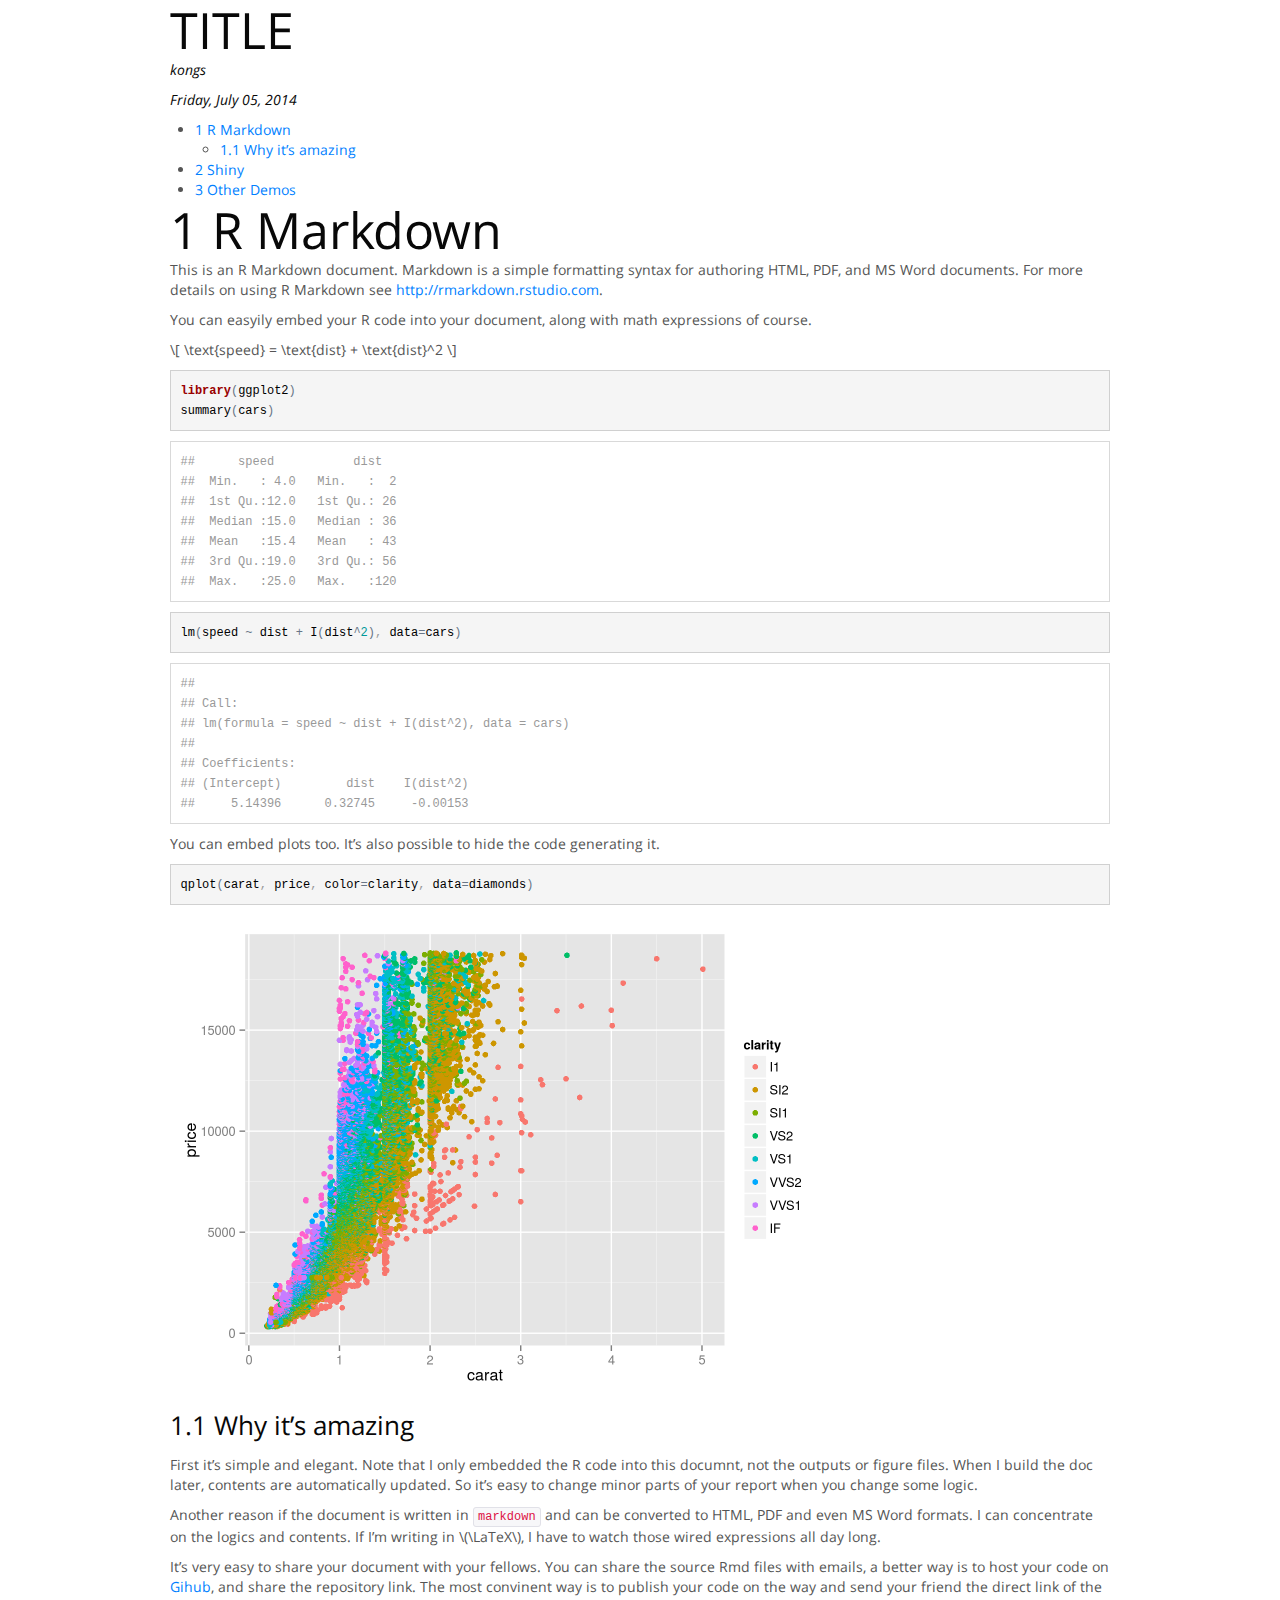
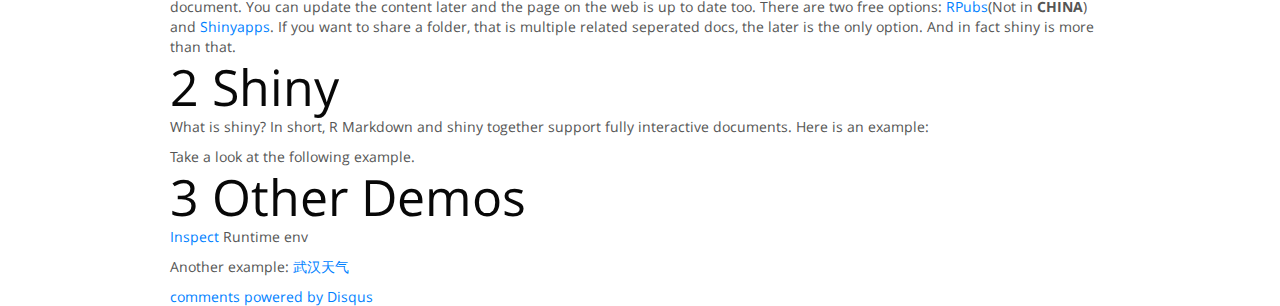
==== _template.html @ f4c54a5d "init" ====
<!DOCTYPE html>

<html xmlns="http://www.w3.org/1999/xhtml">

<head>

<meta charset="utf-8">
<meta http-equiv="Content-Type" content="text/html; charset=utf-8" />
<meta http-equiv="Content-Style-Type" content="text/css" />
<meta name="generator" content="pandoc" />

<meta name="author" content="kongs" />


<title>TITLE</title>

<script src="libs/jquery-1.11.0/jquery.min.js"></script>
<meta name="viewport" content="width=device-width, initial-scale=1.0" />
<link href="libs/bootstrap-2.3.2/css/cosmo.min.css" rel="stylesheet" />
<link href="libs/bootstrap-2.3.2/css/bootstrap-responsive.min.css" rel="stylesheet" />
<script src="libs/bootstrap-2.3.2/js/bootstrap.min.js"></script>

<style type="text/css">code{white-space: pre;}</style>
<link rel="stylesheet"
      href="libs/highlight/default.css"
      type="text/css" />
<script src="libs/highlight/highlight.js"></script>
<style type="text/css">
  pre:not([class]) {
    background-color: white;
  }
</style>
<script type="text/javascript">
if (window.hljs && document.readyState && document.readyState === "complete") {
   window.setTimeout(function() {
      hljs.initHighlighting();
   }, 0);
}
</script>



</head>

<body>

<style type = "text/css">
.main-container {
  max-width: 940px;
  margin-left: auto;
  margin-right: auto;
}
</style>
<div class="container-fluid main-container">


<div id="header">
<h1 class="title">TITLE</h1>
<h4 class="author"><em>kongs</em></h4>
<h4 class="date"><em>Friday, July 05, 2014</em></h4>
</div>

<div id="TOC">
<ul>
<li><a href="#r-markdown"><span class="toc-section-number">1</span> R Markdown</a><ul>
<li><a href="#why-its-amazing"><span class="toc-section-number">1.1</span> Why it’s amazing</a></li>
</ul></li>
<li><a href="#shiny"><span class="toc-section-number">2</span> Shiny</a></li>
<li><a href="#other-demos"><span class="toc-section-number">3</span> Other Demos</a></li>
</ul>
</div>

<div id="r-markdown" class="section level1">
<h1><span class="header-section-number">1</span> R Markdown</h1>
<p>This is an R Markdown document. Markdown is a simple formatting syntax for authoring HTML, PDF, and MS Word documents. For more details on using R Markdown see <a href="http://rmarkdown.rstudio.com">http://rmarkdown.rstudio.com</a>.</p>
<p>You can easyily embed your R code into your document, along with math expressions of course.</p>
<p><span class="math">\[ \text{speed} = \text{dist} + \text{dist}^2 \]</span></p>
<pre class="r"><code>library(ggplot2)
summary(cars)</code></pre>
<pre><code>##      speed           dist    
##  Min.   : 4.0   Min.   :  2  
##  1st Qu.:12.0   1st Qu.: 26  
##  Median :15.0   Median : 36  
##  Mean   :15.4   Mean   : 43  
##  3rd Qu.:19.0   3rd Qu.: 56  
##  Max.   :25.0   Max.   :120</code></pre>
<pre class="r"><code>lm(speed ~ dist + I(dist^2), data=cars)</code></pre>
<pre><code>## 
## Call:
## lm(formula = speed ~ dist + I(dist^2), data = cars)
## 
## Coefficients:
## (Intercept)         dist    I(dist^2)  
##     5.14396      0.32745     -0.00153</code></pre>
<p>You can embed plots too. It’s also possible to hide the code generating it.</p>
<pre class="r"><code>qplot(carat, price, color=clarity, data=diamonds)</code></pre>
<p><img src="images/unnamed-chunk-3.png" title="plot of chunk unnamed-chunk-3" alt="plot of chunk unnamed-chunk-3" width="672" /></p>
<div id="why-its-amazing" class="section level2">
<h2><span class="header-section-number">1.1</span> Why it’s amazing</h2>
<p>First it’s simple and elegant. Note that I only embedded the R code into this documnt, not the outputs or figure files. When I build the doc later, contents are automatically updated. So it’s easy to change minor parts of your report when you change some logic.</p>
<p>Another reason if the document is written in <code>markdown</code> and can be converted to HTML, PDF and even MS Word formats. I can concentrate on the logics and contents. If I’m writing in <span class="math">\(\LaTeX\)</span>, I have to watch those wired expressions all day long.</p>
<p>It’s very easy to share your document with your fellows. You can share the source Rmd files with emails, a better way is to host your code on <a href="https://github.com/">Gihub</a>, and share the repository link. The most convinent way is to publish your code on the way and send your friend the direct link of the document. You can update the content later and the page on the web is up to date too. There are two free options: <a href="http://rpubs.com/">RPubs</a>(Not in <strong>CHINA</strong>) and <a href="http://shiny.rstudio.com/">Shinyapps</a>. If you want to share a folder, that is multiple related seperated docs, the later is the only option. And in fact shiny is more than that.</p>
</div>
</div>
<div id="shiny" class="section level1">
<h1><span class="header-section-number">2</span> Shiny</h1>
<p>What is shiny? In short, R Markdown and shiny together support fully interactive documents. Here is an example:</p>
<p>Take a look at the following example.</p>
</div>
<div id="other-demos" class="section level1">
<h1><span class="header-section-number">3</span> Other Demos</h1>
<p><a href="inspect.Rmd">Inspect</a> Runtime env</p>
<p>Another example: <a href="WuhanAQI.Rmd">武汉天气</a></p>
</div>

<section class="comment">
<div id="disqus_thread"></div>
    <script type="text/javascript">
        /* * * CONFIGURATION VARIABLES: EDIT BEFORE PASTING INTO YOUR WEBPAGE * * */
        var disqus_shortname = 'rnotes'; // required: replace example with your forum shortname

        /* * * DON'T EDIT BELOW THIS LINE * * */
        (function() {
            var dsq = document.createElement('script'); dsq.type = 'text/javascript'; dsq.async = true;
            dsq.src = '//' + disqus_shortname + '.disqus.com/embed.js';
            (document.getElementsByTagName('head')[0] || document.getElementsByTagName('body')[0]).appendChild(dsq);
        })();
    </script>
    <noscript>Please enable JavaScript to view the <a href="http://disqus.com/?ref_noscript">comments powered by Disqus.</a></noscript>
    <a href="http://disqus.com" class="dsq-brlink">comments powered by <span class="logo-disqus">Disqus</span></a>
</section>

</div>

<script>

// add bootstrap table styles to pandoc tables
$(document).ready(function () {
  $('tr.header').parent('thead').parent('table').addClass('table table-condensed');
});

</script>

<!-- dynamically load mathjax for compatibility with --self-contained -->
<script>
  (function () {
    var script = document.createElement("script");
    script.type = "text/javascript";
    script.src  = "https://c328740.ssl.cf1.rackcdn.com/mathjax/latest/MathJax.js?config=TeX-AMS-MML_HTMLorMML";
    document.getElementsByTagName("head")[0].appendChild(script);
  })();
</script>

</body>
</html>
---- libs/bootstrap-2.3.2/css/cosmo.min.css ----
@font-face {
  font-family: 'Open Sans';
  font-style: normal;
  font-weight: 400;
  src: url(fonts/OpenSans.woff) format('woff'), url(fonts/OpenSans.ttf) format('truetype');
}
@font-face {
  font-family: 'Open Sans';
  font-style: normal;
  font-weight: 700;
  src: url(fonts/OpenSansBold.woff) format('woff'), url(fonts/OpenSansBold.ttf) format('truetype');
}
@font-face {
  font-family: 'Open Sans';
  font-style: italic;
  font-weight: 400;
  src: url(fonts/OpenSansItalic.woff) format('woff'), url(fonts/OpenSansItalic.ttf) format('truetype');
}
@font-face {
  font-family: 'Open Sans';
  font-style: italic;
  font-weight: 700;
  src: url(fonts/OpenSansBoldItalic.woff) format('woff'), url(fonts/OpenSansBoldItalic.ttf) format('truetype');
}

/*!
 * Bootstrap v2.3.2
 *
 * Copyright 2013 Twitter, Inc
 * Licensed under the Apache License v2.0
 * http://www.apache.org/licenses/LICENSE-2.0
 *
 * Designed and built with all the love in the world by @mdo and @fat.
 */.clearfix{*zoom:1}.clearfix:before,.clearfix:after{display:table;line-height:0;content:""}.clearfix:after{clear:both}.hide-text{font:0/0 a;color:transparent;text-shadow:none;background-color:transparent;border:0}.input-block-level{display:block;width:100%;min-height:30px;-webkit-box-sizing:border-box;-moz-box-sizing:border-box;box-sizing:border-box}article,aside,details,figcaption,figure,footer,header,hgroup,nav,section{display:block}audio,canvas,video{display:inline-block;*display:inline;*zoom:1}audio:not([controls]){display:none}html{font-size:100%;-webkit-text-size-adjust:100%;-ms-text-size-adjust:100%}a:focus{outline:thin dotted #333;outline:5px auto -webkit-focus-ring-color;outline-offset:-2px}a:hover,a:active{outline:0}sub,sup{position:relative;font-size:75%;line-height:0;vertical-align:baseline}sup{top:-0.5em}sub{bottom:-0.25em}img{width:auto\9;height:auto;max-width:100%;vertical-align:middle;border:0;-ms-interpolation-mode:bicubic}#map_canvas img,.google-maps img{max-width:none}button,input,select,textarea{margin:0;font-size:100%;vertical-align:middle}button,input{*overflow:visible;line-height:normal}button::-moz-focus-inner,input::-moz-focus-inner{padding:0;border:0}button,html input[type="button"],input[type="reset"],input[type="submit"]{cursor:pointer;-webkit-appearance:button}label,select,button,input[type="button"],input[type="reset"],input[type="submit"],input[type="radio"],input[type="checkbox"]{cursor:pointer}input[type="search"]{-webkit-box-sizing:content-box;-moz-box-sizing:content-box;box-sizing:content-box;-webkit-appearance:textfield}input[type="search"]::-webkit-search-decoration,input[type="search"]::-webkit-search-cancel-button{-webkit-appearance:none}textarea{overflow:auto;vertical-align:top}@media print{*{color:#000!important;text-shadow:none!important;background:transparent!important;box-shadow:none!important}a,a:visited{text-decoration:underline}a[href]:after{content:" (" attr(href) ")"}abbr[title]:after{content:" (" attr(title) ")"}.ir a:after,a[href^="javascript:"]:after,a[href^="#"]:after{content:""}pre,blockquote{border:1px solid #999;page-break-inside:avoid}thead{display:table-header-group}tr,img{page-break-inside:avoid}img{max-width:100%!important}@page{margin:.5cm}p,h2,h3{orphans:3;widows:3}h2,h3{page-break-after:avoid}}body{margin:0;font-family:"Open Sans",Calibri,Candara,Arial,sans-serif;font-size:14px;line-height:20px;color:#555;background-color:#fff}a{color:#007fff;text-decoration:none}a:hover,a:focus{color:#06c;text-decoration:underline}.img-rounded{-webkit-border-radius:6px;-moz-border-radius:6px;border-radius:6px}.img-polaroid{padding:4px;background-color:#fff;border:1px solid #ccc;border:1px solid rgba(0,0,0,0.2);-webkit-box-shadow:0 1px 3px rgba(0,0,0,0.1);-moz-box-shadow:0 1px 3px rgba(0,0,0,0.1);box-shadow:0 1px 3px rgba(0,0,0,0.1)}.img-circle{-webkit-border-radius:500px;-moz-border-radius:500px;border-radius:500px}.row{margin-left:-20px;*zoom:1}.row:before,.row:after{display:table;line-height:0;content:""}.row:after{clear:both}[class*="span"]{float:left;min-height:1px;margin-left:20px}.container,.navbar-static-top .container,.navbar-fixed-top .container,.navbar-fixed-bottom .container{width:940px}.span12{width:940px}.span11{width:860px}.span10{width:780px}.span9{width:700px}.span8{width:620px}.span7{width:540px}.span6{width:460px}.span5{width:380px}.span4{width:300px}.span3{width:220px}.span2{width:140px}.span1{width:60px}.offset12{margin-left:980px}.offset11{margin-left:900px}.offset10{margin-left:820px}.offset9{margin-left:740px}.offset8{margin-left:660px}.offset7{margin-left:580px}.offset6{margin-left:500px}.offset5{margin-left:420px}.offset4{margin-left:340px}.offset3{margin-left:260px}.offset2{margin-left:180px}.offset1{margin-left:100px}.row-fluid{width:100%;*zoom:1}.row-fluid:before,.row-fluid:after{display:table;line-height:0;content:""}.row-fluid:after{clear:both}.row-fluid [class*="span"]{display:block;float:left;width:100%;min-height:30px;margin-left:2.127659574468085%;*margin-left:2.074468085106383%;-webkit-box-sizing:border-box;-moz-box-sizing:border-box;box-sizing:border-box}.row-fluid [class*="span"]:first-child{margin-left:0}.row-fluid .controls-row [class*="span"]+[class*="span"]{margin-left:2.127659574468085%}.row-fluid .span12{width:100%;*width:99.94680851063829%}.row-fluid .span11{width:91.48936170212765%;*width:91.43617021276594%}.row-fluid .span10{width:82.97872340425532%;*width:82.92553191489361%}.row-fluid .span9{width:74.46808510638297%;*width:74.41489361702126%}.row-fluid .span8{width:65.95744680851064%;*width:65.90425531914893%}.row-fluid .span7{width:57.44680851063829%;*width:57.39361702127659%}.row-fluid .span6{width:48.93617021276595%;*width:48.88297872340425%}.row-fluid .span5{width:40.42553191489362%;*width:40.37234042553192%}.row-fluid .span4{width:31.914893617021278%;*width:31.861702127659576%}.row-fluid .span3{width:23.404255319148934%;*width:23.351063829787233%}.row-fluid .span2{width:14.893617021276595%;*width:14.840425531914894%}.row-fluid .span1{width:6.382978723404255%;*width:6.329787234042553%}.row-fluid .offset12{margin-left:104.25531914893617%;*margin-left:104.14893617021275%}.row-fluid .offset12:first-child{margin-left:102.12765957446808%;*margin-left:102.02127659574467%}.row-fluid .offset11{margin-left:95.74468085106382%;*margin-left:95.6382978723404%}.row-fluid .offset11:first-child{margin-left:93.61702127659574%;*margin-left:93.51063829787232%}.row-fluid .offset10{margin-left:87.23404255319149%;*margin-left:87.12765957446807%}.row-fluid .offset10:first-child{margin-left:85.1063829787234%;*margin-left:84.99999999999999%}.row-fluid .offset9{margin-left:78.72340425531914%;*margin-left:78.61702127659572%}.row-fluid .offset9:first-child{margin-left:76.59574468085106%;*margin-left:76.48936170212764%}.row-fluid .offset8{margin-left:70.2127659574468%;*margin-left:70.10638297872339%}.row-fluid .offset8:first-child{margin-left:68.08510638297872%;*margin-left:67.9787234042553%}.row-fluid .offset7{margin-left:61.70212765957446%;*margin-left:61.59574468085106%}.row-fluid .offset7:first-child{margin-left:59.574468085106375%;*margin-left:59.46808510638297%}.row-fluid .offset6{margin-left:53.191489361702125%;*margin-left:53.085106382978715%}.row-fluid .offset6:first-child{margin-left:51.063829787234035%;*margin-left:50.95744680851063%}.row-fluid .offset5{margin-left:44.68085106382979%;*margin-left:44.57446808510638%}.row-fluid .offset5:first-child{margin-left:42.5531914893617%;*margin-left:42.4468085106383%}.row-fluid .offset4{margin-left:36.170212765957444%;*margin-left:36.06382978723405%}.row-fluid .offset4:first-child{margin-left:34.04255319148936%;*margin-left:33.93617021276596%}.row-fluid .offset3{margin-left:27.659574468085104%;*margin-left:27.5531914893617%}.row-fluid .offset3:first-child{margin-left:25.53191489361702%;*margin-left:25.425531914893618%}.row-fluid .offset2{margin-left:19.148936170212764%;*margin-left:19.04255319148936%}.row-fluid .offset2:first-child{margin-left:17.02127659574468%;*margin-left:16.914893617021278%}.row-fluid .offset1{margin-left:10.638297872340425%;*margin-left:10.53191489361702%}.row-fluid .offset1:first-child{margin-left:8.51063829787234%;*margin-left:8.404255319148938%}[class*="span"].hide,.row-fluid [class*="span"].hide{display:none}[class*="span"].pull-right,.row-fluid [class*="span"].pull-right{float:right}.container{margin-right:auto;margin-left:auto;*zoom:1}.container:before,.container:after{display:table;line-height:0;content:""}.container:after{clear:both}.container-fluid{padding-right:20px;padding-left:20px;*zoom:1}.container-fluid:before,.container-fluid:after{display:table;line-height:0;content:""}.container-fluid:after{clear:both}p{margin:0 0 10px}.lead{margin-bottom:20px;font-size:21px;font-weight:200;line-height:30px}small{font-size:85%}strong{font-weight:bold}em{font-style:italic}cite{font-style:normal}.muted{color:#dfdfdf}a.muted:hover,a.muted:focus{color:#c6c6c6}.text-warning{color:#fff}a.text-warning:hover,a.text-warning:focus{color:#e6e6e6}.text-error{color:#fff}a.text-error:hover,a.text-error:focus{color:#e6e6e6}.text-info{color:#fff}a.text-info:hover,a.text-info:focus{color:#e6e6e6}.text-success{color:#fff}a.text-success:hover,a.text-success:focus{color:#e6e6e6}.text-left{text-align:left}.text-right{text-align:right}.text-center{text-align:center}h1,h2,h3,h4,h5,h6{margin:10px 0;font-family:inherit;font-weight:300;line-height:20px;color:#080808;text-rendering:optimizelegibility}h1 small,h2 small,h3 small,h4 small,h5 small,h6 small{font-weight:normal;line-height:1;color:#dfdfdf}h1,h2,h3{line-height:40px}h1{font-size:38.5px}h2{font-size:31.5px}h3{font-size:24.5px}h4{font-size:17.5px}h5{font-size:14px}h6{font-size:11.9px}h1 small{font-size:24.5px}h2 small{font-size:17.5px}h3 small{font-size:14px}h4 small{font-size:14px}.page-header{padding-bottom:9px;margin:20px 0 30px;border-bottom:1px solid #eee}ul,ol{padding:0;margin:0 0 10px 25px}ul ul,ul ol,ol ol,ol ul{margin-bottom:0}li{line-height:20px}ul.unstyled,ol.unstyled{margin-left:0;list-style:none}ul.inline,ol.inline{margin-left:0;list-style:none}ul.inline>li,ol.inline>li{display:inline-block;*display:inline;padding-right:5px;padding-left:5px;*zoom:1}dl{margin-bottom:20px}dt,dd{line-height:20px}dt{font-weight:bold}dd{margin-left:10px}.dl-horizontal{*zoom:1}.dl-horizontal:before,.dl-horizontal:after{display:table;line-height:0;content:""}.dl-horizontal:after{clear:both}.dl-horizontal dt{float:left;width:160px;overflow:hidden;clear:left;text-align:right;text-overflow:ellipsis;white-space:nowrap}.dl-horizontal dd{margin-left:180px}hr{margin:20px 0;border:0;border-top:1px solid #eee;border-bottom:1px solid #fff}abbr[title],abbr[data-original-title]{cursor:help;border-bottom:1px dotted #dfdfdf}abbr.initialism{font-size:90%;text-transform:uppercase}blockquote{padding:0 0 0 15px;margin:0 0 20px;border-left:5px solid #eee}blockquote p{margin-bottom:0;font-size:17.5px;font-weight:300;line-height:1.25}blockquote small{display:block;line-height:20px;color:#dfdfdf}blockquote small:before{content:'\2014 \00A0'}blockquote.pull-right{float:right;padding-right:15px;padding-left:0;border-right:5px solid #eee;border-left:0}blockquote.pull-right p,blockquote.pull-right small{text-align:right}blockquote.pull-right small:before{content:''}blockquote.pull-right small:after{content:'\00A0 \2014'}q:before,q:after,blockquote:before,blockquote:after{content:""}address{display:block;margin-bottom:20px;font-style:normal;line-height:20px}code,pre{padding:0 3px 2px;font-family:monospace;font-size:12px;color:#999;-webkit-border-radius:3px;-moz-border-radius:3px;border-radius:3px}code{padding:2px 4px;color:#d14;white-space:nowrap;background-color:#f7f7f9;border:1px solid #e1e1e8}pre{display:block;padding:9.5px;margin:0 0 10px;font-size:13px;line-height:20px;word-break:break-all;word-wrap:break-word;white-space:pre;white-space:pre-wrap;background-color:#f5f5f5;border:1px solid #ccc;border:1px solid rgba(0,0,0,0.15);-webkit-border-radius:0;-moz-border-radius:0;border-radius:0}pre.prettyprint{margin-bottom:20px}pre code{padding:0;color:inherit;white-space:pre;white-space:pre-wrap;background-color:transparent;border:0}.pre-scrollable{max-height:340px;overflow-y:scroll}form{margin:0 0 20px}fieldset{padding:0;margin:0;border:0}legend{display:block;width:100%;padding:0;margin-bottom:20px;font-size:21px;line-height:40px;color:#999;border:0;border-bottom:1px solid #e5e5e5}legend small{font-size:15px;color:#dfdfdf}label,input,button,select,textarea{font-size:14px;font-weight:normal;line-height:20px}input,button,select,textarea{font-family:"Open Sans",Calibri,Candara,Arial,sans-serif}label{display:block;margin-bottom:5px}select,textarea,input[type="text"],input[type="password"],input[type="datetime"],input[type="datetime-local"],input[type="date"],input[type="month"],input[type="time"],input[type="week"],input[type="number"],input[type="email"],input[type="url"],input[type="search"],input[type="tel"],input[type="color"],.uneditable-input{display:inline-block;height:20px;padding:4px 6px;margin-bottom:10px;font-size:14px;line-height:20px;color:#bbb;vertical-align:middle;-webkit-border-radius:0;-moz-border-radius:0;border-radius:0}input,textarea,.uneditable-input{width:206px}textarea{height:auto}textarea,input[type="text"],input[type="password"],input[type="datetime"],input[type="datetime-local"],input[type="date"],input[type="month"],input[type="time"],input[type="week"],input[type="number"],input[type="email"],input[type="url"],input[type="search"],input[type="tel"],input[type="color"],.uneditable-input{background-color:#fff;border:1px solid #bbb;-webkit-box-shadow:inset 0 1px 1px rgba(0,0,0,0.075);-moz-box-shadow:inset 0 1px 1px rgba(0,0,0,0.075);box-shadow:inset 0 1px 1px rgba(0,0,0,0.075);-webkit-transition:border linear .2s,box-shadow linear .2s;-moz-transition:border linear .2s,box-shadow linear .2s;-o-transition:border linear .2s,box-shadow linear .2s;transition:border linear .2s,box-shadow linear .2s}textarea:focus,input[type="text"]:focus,input[type="password"]:focus,input[type="datetime"]:focus,input[type="datetime-local"]:focus,input[type="date"]:focus,input[type="month"]:focus,input[type="time"]:focus,input[type="week"]:focus,input[type="number"]:focus,input[type="email"]:focus,input[type="url"]:focus,input[type="search"]:focus,input[type="tel"]:focus,input[type="color"]:focus,.uneditable-input:focus{border-color:rgba(82,168,236,0.8);outline:0;outline:thin dotted \9;-webkit-box-shadow:inset 0 1px 1px rgba(0,0,0,0.075),0 0 8px rgba(82,168,236,0.6);-moz-box-shadow:inset 0 1px 1px rgba(0,0,0,0.075),0 0 8px rgba(82,168,236,0.6);box-shadow:inset 0 1px 1px rgba(0,0,0,0.075),0 0 8px rgba(82,168,236,0.6)}input[type="radio"],input[type="checkbox"]{margin:4px 0 0;margin-top:1px \9;*margin-top:0;line-height:normal}input[type="file"],input[type="image"],input[type="submit"],input[type="reset"],input[type="button"],input[type="radio"],input[type="checkbox"]{width:auto}select,input[type="file"]{height:30px;*margin-top:4px;line-height:30px}select{width:220px;background-color:#fff;border:1px solid #bbb}select[multiple],select[size]{height:auto}select:focus,input[type="file"]:focus,input[type="radio"]:focus,input[type="checkbox"]:focus{outline:thin dotted #333;outline:5px auto -webkit-focus-ring-color;outline-offset:-2px}.uneditable-input,.uneditable-textarea{color:#dfdfdf;cursor:not-allowed;background-color:#fcfcfc;border-color:#bbb;-webkit-box-shadow:inset 0 1px 2px rgba(0,0,0,0.025);-moz-box-shadow:inset 0 1px 2px rgba(0,0,0,0.025);box-shadow:inset 0 1px 2px rgba(0,0,0,0.025)}.uneditable-input{overflow:hidden;white-space:nowrap}.uneditable-textarea{width:auto;height:auto}input:-moz-placeholder,textarea:-moz-placeholder{color:#bbb}input:-ms-input-placeholder,textarea:-ms-input-placeholder{color:#bbb}input::-webkit-input-placeholder,textarea::-webkit-input-placeholder{color:#bbb}.radio,.checkbox{min-height:20px;padding-left:20px}.radio input[type="radio"],.checkbox input[type="checkbox"]{float:left;margin-left:-20px}.controls>.radio:first-child,.controls>.checkbox:first-child{padding-top:5px}.radio.inline,.checkbox.inline{display:inline-block;padding-top:5px;margin-bottom:0;vertical-align:middle}.radio.inline+.radio.inline,.checkbox.inline+.checkbox.inline{margin-left:10px}.input-mini{width:60px}.input-small{width:90px}.input-medium{width:150px}.input-large{width:210px}.input-xlarge{width:270px}.input-xxlarge{width:530px}input[class*="span"],select[class*="span"],textarea[class*="span"],.uneditable-input[class*="span"],.row-fluid input[class*="span"],.row-fluid select[class*="span"],.row-fluid textarea[class*="span"],.row-fluid .uneditable-input[class*="span"]{float:none;margin-left:0}.input-append input[class*="span"],.input-append .uneditable-input[class*="span"],.input-prepend input[class*="span"],.input-prepend .uneditable-input[class*="span"],.row-fluid input[class*="span"],.row-fluid select[class*="span"],.row-fluid textarea[class*="span"],.row-fluid .uneditable-input[class*="span"],.row-fluid .input-prepend [class*="span"],.row-fluid .input-append [class*="span"]{display:inline-block}input,textarea,.uneditable-input{margin-left:0}.controls-row [class*="span"]+[class*="span"]{margin-left:20px}input.span12,textarea.span12,.uneditable-input.span12{width:926px}input.span11,textarea.span11,.uneditable-input.span11{width:846px}input.span10,textarea.span10,.uneditable-input.span10{width:766px}input.span9,textarea.span9,.uneditable-input.span9{width:686px}input.span8,textarea.span8,.uneditable-input.span8{width:606px}input.span7,textarea.span7,.uneditable-input.span7{width:526px}input.span6,textarea.span6,.uneditable-input.span6{width:446px}input.span5,textarea.span5,.uneditable-input.span5{width:366px}input.span4,textarea.span4,.uneditable-input.span4{width:286px}input.span3,textarea.span3,.uneditable-input.span3{width:206px}input.span2,textarea.span2,.uneditable-input.span2{width:126px}input.span1,textarea.span1,.uneditable-input.span1{width:46px}.controls-row{*zoom:1}.controls-row:before,.controls-row:after{display:table;line-height:0;content:""}.controls-row:after{clear:both}.controls-row [class*="span"],.row-fluid .controls-row [class*="span"]{float:left}.controls-row .checkbox[class*="span"],.controls-row .radio[class*="span"]{padding-top:5px}input[disabled],select[disabled],textarea[disabled],input[readonly],select[readonly],textarea[readonly]{cursor:not-allowed;background-color:#eee}input[type="radio"][disabled],input[type="checkbox"][disabled],input[type="radio"][readonly],input[type="checkbox"][readonly]{background-color:transparent}.control-group.warning .control-label,.control-group.warning .help-block,.control-group.warning .help-inline{color:#fff}.control-group.warning .checkbox,.control-group.warning .radio,.control-group.warning input,.control-group.warning select,.control-group.warning textarea{color:#fff}.control-group.warning input,.control-group.warning select,.control-group.warning textarea{border-color:#fff;-webkit-box-shadow:inset 0 1px 1px rgba(0,0,0,0.075);-moz-box-shadow:inset 0 1px 1px rgba(0,0,0,0.075);box-shadow:inset 0 1px 1px rgba(0,0,0,0.075)}.control-group.warning input:focus,.control-group.warning select:focus,.control-group.warning textarea:focus{border-color:#e6e6e6;-webkit-box-shadow:inset 0 1px 1px rgba(0,0,0,0.075),0 0 6px #fff;-moz-box-shadow:inset 0 1px 1px rgba(0,0,0,0.075),0 0 6px #fff;box-shadow:inset 0 1px 1px rgba(0,0,0,0.075),0 0 6px #fff}.control-group.warning .input-prepend .add-on,.control-group.warning .input-append .add-on{color:#fff;background-color:#ff7518;border-color:#fff}.control-group.error .control-label,.control-group.error .help-block,.control-group.error .help-inline{color:#fff}.control-group.error .checkbox,.control-group.error .radio,.control-group.error input,.control-group.error select,.control-group.error textarea{color:#fff}.control-group.error input,.control-group.error select,.control-group.error textarea{border-color:#fff;-webkit-box-shadow:inset 0 1px 1px rgba(0,0,0,0.075);-moz-box-shadow:inset 0 1px 1px rgba(0,0,0,0.075);box-shadow:inset 0 1px 1px rgba(0,0,0,0.075)}.control-group.error input:focus,.control-group.error select:focus,.control-group.error textarea:focus{border-color:#e6e6e6;-webkit-box-shadow:inset 0 1px 1px rgba(0,0,0,0.075),0 0 6px #fff;-moz-box-shadow:inset 0 1px 1px rgba(0,0,0,0.075),0 0 6px #fff;box-shadow:inset 0 1px 1px rgba(0,0,0,0.075),0 0 6px #fff}.control-group.error .input-prepend .add-on,.control-group.error .input-append .add-on{color:#fff;background-color:#ff0039;border-color:#fff}.control-group.success .control-label,.control-group.success .help-block,.control-group.success .help-inline{color:#fff}.control-group.success .checkbox,.control-group.success .radio,.control-group.success input,.control-group.success select,.control-group.success textarea{color:#fff}.control-group.success input,.control-group.success select,.control-group.success textarea{border-color:#fff;-webkit-box-shadow:inset 0 1px 1px rgba(0,0,0,0.075);-moz-box-shadow:inset 0 1px 1px rgba(0,0,0,0.075);box-shadow:inset 0 1px 1px rgba(0,0,0,0.075)}.control-group.success input:focus,.control-group.success select:focus,.control-group.success textarea:focus{border-color:#e6e6e6;-webkit-box-shadow:inset 0 1px 1px rgba(0,0,0,0.075),0 0 6px #fff;-moz-box-shadow:inset 0 1px 1px rgba(0,0,0,0.075),0 0 6px #fff;box-shadow:inset 0 1px 1px rgba(0,0,0,0.075),0 0 6px #fff}.control-group.success .input-prepend .add-on,.control-group.success .input-append .add-on{color:#fff;background-color:#3fb618;border-color:#fff}.control-group.info .control-label,.control-group.info .help-block,.control-group.info .help-inline{color:#fff}.control-group.info .checkbox,.control-group.info .radio,.control-group.info input,.control-group.info select,.control-group.info textarea{color:#fff}.control-group.info input,.control-group.info select,.control-group.info textarea{border-color:#fff;-webkit-box-shadow:inset 0 1px 1px rgba(0,0,0,0.075);-moz-box-shadow:inset 0 1px 1px rgba(0,0,0,0.075);box-shadow:inset 0 1px 1px rgba(0,0,0,0.075)}.control-group.info input:focus,.control-group.info select:focus,.control-group.info textarea:focus{border-color:#e6e6e6;-webkit-box-shadow:inset 0 1px 1px rgba(0,0,0,0.075),0 0 6px #fff;-moz-box-shadow:inset 0 1px 1px rgba(0,0,0,0.075),0 0 6px #fff;box-shadow:inset 0 1px 1px rgba(0,0,0,0.075),0 0 6px #fff}.control-group.info .input-prepend .add-on,.control-group.info .input-append .add-on{color:#fff;background-color:#9954bb;border-color:#fff}input:focus:invalid,textarea:focus:invalid,select:focus:invalid{color:#b94a48;border-color:#ee5f5b}input:focus:invalid:focus,textarea:focus:invalid:focus,select:focus:invalid:focus{border-color:#e9322d;-webkit-box-shadow:0 0 6px #f8b9b7;-moz-box-shadow:0 0 6px #f8b9b7;box-shadow:0 0 6px #f8b9b7}.form-actions{padding:19px 20px 20px;margin-top:20px;margin-bottom:20px;background-color:#f5f5f5;border-top:1px solid #e5e5e5;*zoom:1}.form-actions:before,.form-actions:after{display:table;line-height:0;content:""}.form-actions:after{clear:both}.help-block,.help-inline{color:#7b7b7b}.help-block{display:block;margin-bottom:10px}.help-inline{display:inline-block;*display:inline;padding-left:5px;vertical-align:middle;*zoom:1}.input-append,.input-prepend{display:inline-block;margin-bottom:10px;font-size:0;white-space:nowrap;vertical-align:middle}.input-append input,.input-prepend input,.input-append select,.input-prepend select,.input-append .uneditable-input,.input-prepend .uneditable-input,.input-append .dropdown-menu,.input-prepend .dropdown-menu,.input-append .popover,.input-prepend .popover{font-size:14px}.input-append input,.input-prepend input,.input-append select,.input-prepend select,.input-append .uneditable-input,.input-prepend .uneditable-input{position:relative;margin-bottom:0;*margin-left:0;vertical-align:top;-webkit-border-radius:0;-moz-border-radius:0;border-radius:0}.input-append input:focus,.input-prepend input:focus,.input-append select:focus,.input-prepend select:focus,.input-append .uneditable-input:focus,.input-prepend .uneditable-input:focus{z-index:2}.input-append .add-on,.input-prepend .add-on{display:inline-block;width:auto;height:20px;min-width:16px;padding:4px 5px;font-size:14px;font-weight:normal;line-height:20px;text-align:center;text-shadow:0 1px 0 #fff;background-color:#eee;border:1px solid #ccc}.input-append .add-on,.input-prepend .add-on,.input-append .btn,.input-prepend .btn,.input-append .btn-group>.dropdown-toggle,.input-prepend .btn-group>.dropdown-toggle{vertical-align:top;-webkit-border-radius:0;-moz-border-radius:0;border-radius:0}.input-append .active,.input-prepend .active{background-color:#96ed7a;border-color:#3fb618}.input-prepend .add-on,.input-prepend .btn{margin-right:-1px}.input-prepend .add-on:first-child,.input-prepend .btn:first-child{-webkit-border-radius:0;-moz-border-radius:0;border-radius:0}.input-append input,.input-append select,.input-append .uneditable-input{-webkit-border-radius:0;-moz-border-radius:0;border-radius:0}.input-append input+.btn-group .btn:last-child,.input-append select+.btn-group .btn:last-child,.input-append .uneditable-input+.btn-group .btn:last-child{-webkit-border-radius:0;-moz-border-radius:0;border-radius:0}.input-append .add-on,.input-append .btn,.input-append .btn-group{margin-left:-1px}.input-append .add-on:last-child,.input-append .btn:last-child,.input-append .btn-group:last-child>.dropdown-toggle{-webkit-border-radius:0;-moz-border-radius:0;border-radius:0}.input-prepend.input-append input,.input-prepend.input-append select,.input-prepend.input-append .uneditable-input{-webkit-border-radius:0;-moz-border-radius:0;border-radius:0}.input-prepend.input-append input+.btn-group .btn,.input-prepend.input-append select+.btn-group .btn,.input-prepend.input-append .uneditable-input+.btn-group .btn{-webkit-border-radius:0;-moz-border-radius:0;border-radius:0}.input-prepend.input-append .add-on:first-child,.input-prepend.input-append .btn:first-child{margin-right:-1px;-webkit-border-radius:0;-moz-border-radius:0;border-radius:0}.input-prepend.input-append .add-on:last-child,.input-prepend.input-append .btn:last-child{margin-left:-1px;-webkit-border-radius:0;-moz-border-radius:0;border-radius:0}.input-prepend.input-append .btn-group:first-child{margin-left:0}input.search-query{padding-right:14px;padding-right:4px \9;padding-left:14px;padding-left:4px \9;margin-bottom:0;-webkit-border-radius:15px;-moz-border-radius:15px;border-radius:15px}.form-search .input-append .search-query,.form-search .input-prepend .search-query{-webkit-border-radius:0;-moz-border-radius:0;border-radius:0}.form-search .input-append .search-query{-webkit-border-radius:14px 0 0 14px;-moz-border-radius:14px 0 0 14px;border-radius:14px 0 0 14px}.form-search .input-append .btn{-webkit-border-radius:0 14px 14px 0;-moz-border-radius:0 14px 14px 0;border-radius:0 14px 14px 0}.form-search .input-prepend .search-query{-webkit-border-radius:0 14px 14px 0;-moz-border-radius:0 14px 14px 0;border-radius:0 14px 14px 0}.form-search .input-prepend .btn{-webkit-border-radius:14px 0 0 14px;-moz-border-radius:14px 0 0 14px;border-radius:14px 0 0 14px}.form-search input,.form-inline input,.form-horizontal input,.form-search textarea,.form-inline textarea,.form-horizontal textarea,.form-search select,.form-inline select,.form-horizontal select,.form-search .help-inline,.form-inline .help-inline,.form-horizontal .help-inline,.form-search .uneditable-input,.form-inline .uneditable-input,.form-horizontal .uneditable-input,.form-search .input-prepend,.form-inline .input-prepend,.form-horizontal .input-prepend,.form-search .input-append,.form-inline .input-append,.form-horizontal .input-append{display:inline-block;*display:inline;margin-bottom:0;vertical-align:middle;*zoom:1}.form-search .hide,.form-inline .hide,.form-horizontal .hide{display:none}.form-search label,.form-inline label,.form-search .btn-group,.form-inline .btn-group{display:inline-block}.form-search .input-append,.form-inline .input-append,.form-search .input-prepend,.form-inline .input-prepend{margin-bottom:0}.form-search .radio,.form-search .checkbox,.form-inline .radio,.form-inline .checkbox{padding-left:0;margin-bottom:0;vertical-align:middle}.form-search .radio input[type="radio"],.form-search .checkbox input[type="checkbox"],.form-inline .radio input[type="radio"],.form-inline .checkbox input[type="checkbox"]{float:left;margin-right:3px;margin-left:0}.control-group{margin-bottom:10px}legend+.control-group{margin-top:20px;-webkit-margin-top-collapse:separate}.form-horizontal .control-group{margin-bottom:20px;*zoom:1}.form-horizontal .control-group:before,.form-horizontal .control-group:after{display:table;line-height:0;content:""}.form-horizontal .control-group:after{clear:both}.form-horizontal .control-label{float:left;width:160px;padding-top:5px;text-align:right}.form-horizontal .controls{*display:inline-block;*padding-left:20px;margin-left:180px;*margin-left:0}.form-horizontal .controls:first-child{*padding-left:180px}.form-horizontal .help-block{margin-bottom:0}.form-horizontal input+.help-block,.form-horizontal select+.help-block,.form-horizontal textarea+.help-block,.form-horizontal .uneditable-input+.help-block,.form-horizontal .input-prepend+.help-block,.form-horizontal .input-append+.help-block{margin-top:10px}.form-horizontal .form-actions{padding-left:180px}table{max-width:100%;background-color:transparent;border-collapse:collapse;border-spacing:0}.table{width:100%;margin-bottom:20px}.table th,.table td{padding:8px;line-height:20px;vertical-align:top;border-top:1px solid #ddd}.table th{font-weight:bold}.table thead th{vertical-align:bottom}.table caption+thead tr:first-child th,.table caption+thead tr:first-child td,.table colgroup+thead tr:first-child th,.table colgroup+thead tr:first-child td,.table thead:first-child tr:first-child th,.table thead:first-child tr:first-child td{border-top:0}.table tbody+tbody{border-top:2px solid #ddd}.table .table{background-color:#fff}.table-condensed th,.table-condensed td{padding:4px 5px}.table-bordered{border:1px solid #ddd;border-collapse:separate;*border-collapse:collapse;border-left:0;-webkit-border-radius:0;-moz-border-radius:0;border-radius:0}.table-bordered th,.table-bordered td{border-left:1px solid #ddd}.table-bordered caption+thead tr:first-child th,.table-bordered caption+tbody tr:first-child th,.table-bordered caption+tbody tr:first-child td,.table-bordered colgroup+thead tr:first-child th,.table-bordered colgroup+tbody tr:first-child th,.table-bordered colgroup+tbody tr:first-child td,.table-bordered thead:first-child tr:first-child th,.table-bordered tbody:first-child tr:first-child th,.table-bordered tbody:first-child tr:first-child td{border-top:0}.table-bordered thead:first-child tr:first-child>th:first-child,.table-bordered tbody:first-child tr:first-child>td:first-child,.table-bordered tbody:first-child tr:first-child>th:first-child{-webkit-border-top-left-radius:0;border-top-left-radius:0;-moz-border-radius-topleft:0}.table-bordered thead:first-child tr:first-child>th:last-child,.table-bordered tbody:first-child tr:first-child>td:last-child,.table-bordered tbody:first-child tr:first-child>th:last-child{-webkit-border-top-right-radius:0;border-top-right-radius:0;-moz-border-radius-topright:0}.table-bordered thead:last-child tr:last-child>th:first-child,.table-bordered tbody:last-child tr:last-child>td:first-child,.table-bordered tbody:last-child tr:last-child>th:first-child,.table-bordered tfoot:last-child tr:last-child>td:first-child,.table-bordered tfoot:last-child tr:last-child>th:first-child{-webkit-border-bottom-left-radius:0;border-bottom-left-radius:0;-moz-border-radius-bottomleft:0}.table-bordered thead:last-child tr:last-child>th:last-child,.table-bordered tbody:last-child tr:last-child>td:last-child,.table-bordered tbody:last-child tr:last-child>th:last-child,.table-bordered tfoot:last-child tr:last-child>td:last-child,.table-bordered tfoot:last-child tr:last-child>th:last-child{-webkit-border-bottom-right-radius:0;border-bottom-right-radius:0;-moz-border-radius-bottomright:0}.table-bordered tfoot+tbody:last-child tr:last-child td:first-child{-webkit-border-bottom-left-radius:0;border-bottom-left-radius:0;-moz-border-radius-bottomleft:0}.table-bordered tfoot+tbody:last-child tr:last-child td:last-child{-webkit-border-bottom-right-radius:0;border-bottom-right-radius:0;-moz-border-radius-bottomright:0}.table-bordered caption+thead tr:first-child th:first-child,.table-bordered caption+tbody tr:first-child td:first-child,.table-bordered colgroup+thead tr:first-child th:first-child,.table-bordered colgroup+tbody tr:first-child td:first-child{-webkit-border-top-left-radius:0;border-top-left-radius:0;-moz-border-radius-topleft:0}.table-bordered caption+thead tr:first-child th:last-child,.table-bordered caption+tbody tr:first-child td:last-child,.table-bordered colgroup+thead tr:first-child th:last-child,.table-bordered colgroup+tbody tr:first-child td:last-child{-webkit-border-top-right-radius:0;border-top-right-radius:0;-moz-border-radius-topright:0}.table-striped tbody>tr:nth-child(odd)>td,.table-striped tbody>tr:nth-child(odd)>th{background-color:#f9f9f9}.table-hover tbody tr:hover>td,.table-hover tbody tr:hover>th{background-color:#e8f8fd}table td[class*="span"],table th[class*="span"],.row-fluid table td[class*="span"],.row-fluid table th[class*="span"]{display:table-cell;float:none;margin-left:0}.table td.span1,.table th.span1{float:none;width:44px;margin-left:0}.table td.span2,.table th.span2{float:none;width:124px;margin-left:0}.table td.span3,.table th.span3{float:none;width:204px;margin-left:0}.table td.span4,.table th.span4{float:none;width:284px;margin-left:0}.table td.span5,.table th.span5{float:none;width:364px;margin-left:0}.table td.span6,.table th.span6{float:none;width:444px;margin-left:0}.table td.span7,.table th.span7{float:none;width:524px;margin-left:0}.table td.span8,.table th.span8{float:none;width:604px;margin-left:0}.table td.span9,.table th.span9{float:none;width:684px;margin-left:0}.table td.span10,.table th.span10{float:none;width:764px;margin-left:0}.table td.span11,.table th.span11{float:none;width:844px;margin-left:0}.table td.span12,.table th.span12{float:none;width:924px;margin-left:0}.table tbody tr.success>td{background-color:#3fb618}.table tbody tr.error>td{background-color:#ff0039}.table tbody tr.warning>td{background-color:#ff7518}.table tbody tr.info>td{background-color:#9954bb}.table-hover tbody tr.success:hover>td{background-color:#379f15}.table-hover tbody tr.error:hover>td{background-color:#e60033}.table-hover tbody tr.warning:hover>td{background-color:#fe6600}.table-hover tbody tr.info:hover>td{background-color:#8d46b0}[class^="icon-"],[class*=" icon-"]{display:inline-block;width:14px;height:14px;margin-top:1px;*margin-right:.3em;line-height:14px;vertical-align:text-top;background-image:url("../img/glyphicons-halflings.png");background-position:14px 14px;background-repeat:no-repeat}.icon-white,.nav-pills>.active>a>[class^="icon-"],.nav-pills>.active>a>[class*=" icon-"],.nav-list>.active>a>[class^="icon-"],.nav-list>.active>a>[class*=" icon-"],.navbar-inverse .nav>.active>a>[class^="icon-"],.navbar-inverse .nav>.active>a>[class*=" icon-"],.dropdown-menu>li>a:hover>[class^="icon-"],.dropdown-menu>li>a:focus>[class^="icon-"],.dropdown-menu>li>a:hover>[class*=" icon-"],.dropdown-menu>li>a:focus>[class*=" icon-"],.dropdown-menu>.active>a>[class^="icon-"],.dropdown-menu>.active>a>[class*=" icon-"],.dropdown-submenu:hover>a>[class^="icon-"],.dropdown-submenu:focus>a>[class^="icon-"],.dropdown-submenu:hover>a>[class*=" icon-"],.dropdown-submenu:focus>a>[class*=" icon-"]{background-image:url("../img/glyphicons-halflings-white.png")}.icon-glass{background-position:0 0}.icon-music{background-position:-24px 0}.icon-search{background-position:-48px 0}.icon-envelope{background-position:-72px 0}.icon-heart{background-position:-96px 0}.icon-star{background-position:-120px 0}.icon-star-empty{background-position:-144px 0}.icon-user{background-position:-168px 0}.icon-film{background-position:-192px 0}.icon-th-large{background-position:-216px 0}.icon-th{background-position:-240px 0}.icon-th-list{background-position:-264px 0}.icon-ok{background-position:-288px 0}.icon-remove{background-position:-312px 0}.icon-zoom-in{background-position:-336px 0}.icon-zoom-out{background-position:-360px 0}.icon-off{background-position:-384px 0}.icon-signal{background-position:-408px 0}.icon-cog{background-position:-432px 0}.icon-trash{background-position:-456px 0}.icon-home{background-position:0 -24px}.icon-file{background-position:-24px -24px}.icon-time{background-position:-48px -24px}.icon-road{background-position:-72px -24px}.icon-download-alt{background-position:-96px -24px}.icon-download{background-position:-120px -24px}.icon-upload{background-position:-144px -24px}.icon-inbox{background-position:-168px -24px}.icon-play-circle{background-position:-192px -24px}.icon-repeat{background-position:-216px -24px}.icon-refresh{background-position:-240px -24px}.icon-list-alt{background-position:-264px -24px}.icon-lock{background-position:-287px -24px}.icon-flag{background-position:-312px -24px}.icon-headphones{background-position:-336px -24px}.icon-volume-off{background-position:-360px -24px}.icon-volume-down{background-position:-384px -24px}.icon-volume-up{background-position:-408px -24px}.icon-qrcode{background-position:-432px -24px}.icon-barcode{background-position:-456px -24px}.icon-tag{background-position:0 -48px}.icon-tags{background-position:-25px -48px}.icon-book{background-position:-48px -48px}.icon-bookmark{background-position:-72px -48px}.icon-print{background-position:-96px -48px}.icon-camera{background-position:-120px -48px}.icon-font{background-position:-144px -48px}.icon-bold{background-position:-167px -48px}.icon-italic{background-position:-192px -48px}.icon-text-height{background-position:-216px -48px}.icon-text-width{background-position:-240px -48px}.icon-align-left{background-position:-264px -48px}.icon-align-center{background-position:-288px -48px}.icon-align-right{background-position:-312px -48px}.icon-align-justify{background-position:-336px -48px}.icon-list{background-position:-360px -48px}.icon-indent-left{background-position:-384px -48px}.icon-indent-right{background-position:-408px -48px}.icon-facetime-video{background-position:-432px -48px}.icon-picture{background-position:-456px -48px}.icon-pencil{background-position:0 -72px}.icon-map-marker{background-position:-24px -72px}.icon-adjust{background-position:-48px -72px}.icon-tint{background-position:-72px -72px}.icon-edit{background-position:-96px -72px}.icon-share{background-position:-120px -72px}.icon-check{background-position:-144px -72px}.icon-move{background-position:-168px -72px}.icon-step-backward{background-position:-192px -72px}.icon-fast-backward{background-position:-216px -72px}.icon-backward{background-position:-240px -72px}.icon-play{background-position:-264px -72px}.icon-pause{background-position:-288px -72px}.icon-stop{background-position:-312px -72px}.icon-forward{background-position:-336px -72px}.icon-fast-forward{background-position:-360px -72px}.icon-step-forward{background-position:-384px -72px}.icon-eject{background-position:-408px -72px}.icon-chevron-left{background-position:-432px -72px}.icon-chevron-right{background-position:-456px -72px}.icon-plus-sign{background-position:0 -96px}.icon-minus-sign{background-position:-24px -96px}.icon-remove-sign{background-position:-48px -96px}.icon-ok-sign{background-position:-72px -96px}.icon-question-sign{background-position:-96px -96px}.icon-info-sign{background-position:-120px -96px}.icon-screenshot{background-position:-144px -96px}.icon-remove-circle{background-position:-168px -96px}.icon-ok-circle{background-position:-192px -96px}.icon-ban-circle{background-position:-216px -96px}.icon-arrow-left{background-position:-240px -96px}.icon-arrow-right{background-position:-264px -96px}.icon-arrow-up{background-position:-289px -96px}.icon-arrow-down{background-position:-312px -96px}.icon-share-alt{background-position:-336px -96px}.icon-resize-full{background-position:-360px -96px}.icon-resize-small{background-position:-384px -96px}.icon-plus{background-position:-408px -96px}.icon-minus{background-position:-433px -96px}.icon-asterisk{background-position:-456px -96px}.icon-exclamation-sign{background-position:0 -120px}.icon-gift{background-position:-24px -120px}.icon-leaf{background-position:-48px -120px}.icon-fire{background-position:-72px -120px}.icon-eye-open{background-position:-96px -120px}.icon-eye-close{background-position:-120px -120px}.icon-warning-sign{background-position:-144px -120px}.icon-plane{background-position:-168px -120px}.icon-calendar{background-position:-192px -120px}.icon-random{width:16px;background-position:-216px -120px}.icon-comment{background-position:-240px -120px}.icon-magnet{background-position:-264px -120px}.icon-chevron-up{background-position:-288px -120px}.icon-chevron-down{background-position:-313px -119px}.icon-retweet{background-position:-336px -120px}.icon-shopping-cart{background-position:-360px -120px}.icon-folder-close{width:16px;background-position:-384px -120px}.icon-folder-open{width:16px;background-position:-408px -120px}.icon-resize-vertical{background-position:-432px -119px}.icon-resize-horizontal{background-position:-456px -118px}.icon-hdd{background-position:0 -144px}.icon-bullhorn{background-position:-24px -144px}.icon-bell{background-position:-48px -144px}.icon-certificate{background-position:-72px -144px}.icon-thumbs-up{background-position:-96px -144px}.icon-thumbs-down{background-position:-120px -144px}.icon-hand-right{background-position:-144px -144px}.icon-hand-left{background-position:-168px -144px}.icon-hand-up{background-position:-192px -144px}.icon-hand-down{background-position:-216px -144px}.icon-circle-arrow-right{background-position:-240px -144px}.icon-circle-arrow-left{background-position:-264px -144px}.icon-circle-arrow-up{background-position:-288px -144px}.icon-circle-arrow-down{background-position:-312px -144px}.icon-globe{background-position:-336px -144px}.icon-wrench{background-position:-360px -144px}.icon-tasks{background-position:-384px -144px}.icon-filter{background-position:-408px -144px}.icon-briefcase{background-position:-432px -144px}.icon-fullscreen{background-position:-456px -144px}.dropup,.dropdown{position:relative}.dropdown-toggle{*margin-bottom:-3px}.dropdown-toggle:active,.open .dropdown-toggle{outline:0}.caret{display:inline-block;width:0;height:0;vertical-align:top;border-top:4px solid #000;border-right:4px solid transparent;border-left:4px solid transparent;content:""}.dropdown .caret{margin-top:8px;margin-left:2px}.dropdown-menu{position:absolute;top:100%;left:0;z-index:1000;display:none;float:left;min-width:160px;padding:5px 0;margin:2px 0 0;list-style:none;background-color:#fff;border:1px solid #ccc;border:1px solid rgba(0,0,0,0.2);*border-right-width:2px;*border-bottom-width:2px;-webkit-border-radius:6px;-moz-border-radius:6px;border-radius:6px;-webkit-box-shadow:0 5px 10px rgba(0,0,0,0.2);-moz-box-shadow:0 5px 10px rgba(0,0,0,0.2);box-shadow:0 5px 10px rgba(0,0,0,0.2);-webkit-background-clip:padding-box;-moz-background-clip:padding;background-clip:padding-box}.dropdown-menu.pull-right{right:0;left:auto}.dropdown-menu .divider{*width:100%;height:1px;margin:9px 1px;*margin:-5px 0 5px;overflow:hidden;background-color:#e5e5e5;border-bottom:1px solid #fff}.dropdown-menu>li>a{display:block;padding:3px 20px;clear:both;font-weight:normal;line-height:20px;color:#999;white-space:nowrap}.dropdown-menu>li>a:hover,.dropdown-menu>li>a:focus,.dropdown-submenu:hover>a,.dropdown-submenu:focus>a{color:#fff;text-decoration:none;background-color:#007af5;background-image:-moz-linear-gradient(top,#007fff,#0072e6);background-image:-webkit-gradient(linear,0 0,0 100%,from(#007fff),to(#0072e6));background-image:-webkit-linear-gradient(top,#007fff,#0072e6);background-image:-o-linear-gradient(top,#007fff,#0072e6);background-image:linear-gradient(to bottom,#007fff,#0072e6);background-repeat:repeat-x;filter:progid:DXImageTransform.Microsoft.gradient(startColorstr='#ff007fff',endColorstr='#ff0072e6',GradientType=0)}.dropdown-menu>.active>a,.dropdown-menu>.active>a:hover,.dropdown-menu>.active>a:focus{color:#fff;text-decoration:none;background-color:#007af5;background-image:-moz-linear-gradient(top,#007fff,#0072e6);background-image:-webkit-gradient(linear,0 0,0 100%,from(#007fff),to(#0072e6));background-image:-webkit-linear-gradient(top,#007fff,#0072e6);background-image:-o-linear-gradient(top,#007fff,#0072e6);background-image:linear-gradient(to bottom,#007fff,#0072e6);background-repeat:repeat-x;outline:0;filter:progid:DXImageTransform.Microsoft.gradient(startColorstr='#ff007fff',endColorstr='#ff0072e6',GradientType=0)}.dropdown-menu>.disabled>a,.dropdown-menu>.disabled>a:hover,.dropdown-menu>.disabled>a:focus{color:#dfdfdf}.dropdown-menu>.disabled>a:hover,.dropdown-menu>.disabled>a:focus{text-decoration:none;cursor:default;background-color:transparent;background-image:none;filter:progid:DXImageTransform.Microsoft.gradient(enabled=false)}.open{*z-index:1000}.open>.dropdown-menu{display:block}.dropdown-backdrop{position:fixed;top:0;right:0;bottom:0;left:0;z-index:990}.pull-right>.dropdown-menu{right:0;left:auto}.dropup .caret,.navbar-fixed-bottom .dropdown .caret{border-top:0;border-bottom:4px solid #000;content:""}.dropup .dropdown-menu,.navbar-fixed-bottom .dropdown .dropdown-menu{top:auto;bottom:100%;margin-bottom:1px}.dropdown-submenu{position:relative}.dropdown-submenu>.dropdown-menu{top:0;left:100%;margin-top:-6px;margin-left:-1px;-webkit-border-radius:0 6px 6px 6px;-moz-border-radius:0 6px 6px 6px;border-radius:0 6px 6px 6px}.dropdown-submenu:hover>.dropdown-menu{display:block}.dropup .dropdown-submenu>.dropdown-menu{top:auto;bottom:0;margin-top:0;margin-bottom:-2px;-webkit-border-radius:5px 5px 5px 0;-moz-border-radius:5px 5px 5px 0;border-radius:5px 5px 5px 0}.dropdown-submenu>a:after{display:block;float:right;width:0;height:0;margin-top:5px;margin-right:-10px;border-color:transparent;border-left-color:#ccc;border-style:solid;border-width:5px 0 5px 5px;content:" "}.dropdown-submenu:hover>a:after{border-left-color:#fff}.dropdown-submenu.pull-left{float:none}.dropdown-submenu.pull-left>.dropdown-menu{left:-100%;margin-left:10px;-webkit-border-radius:6px 0 6px 6px;-moz-border-radius:6px 0 6px 6px;border-radius:6px 0 6px 6px}.dropdown .dropdown-menu .nav-header{padding-right:20px;padding-left:20px}.typeahead{z-index:1051;margin-top:2px;-webkit-border-radius:0;-moz-border-radius:0;border-radius:0}.well{min-height:20px;padding:19px;margin-bottom:20px;background-color:#eee;border:1px solid #dcdcdc;-webkit-border-radius:0;-moz-border-radius:0;border-radius:0;-webkit-box-shadow:inset 0 1px 1px rgba(0,0,0,0.05);-moz-box-shadow:inset 0 1px 1px rgba(0,0,0,0.05);box-shadow:inset 0 1px 1px rgba(0,0,0,0.05)}.well blockquote{border-color:#ddd;border-color:rgba(0,0,0,0.15)}.well-large{padding:24px;-webkit-border-radius:0;-moz-border-radius:0;border-radius:0}.well-small{padding:9px;-webkit-border-radius:0;-moz-border-radius:0;border-radius:0}.fade{opacity:0;-webkit-transition:opacity .15s linear;-moz-transition:opacity .15s linear;-o-transition:opacity .15s linear;transition:opacity .15s linear}.fade.in{opacity:1}.collapse{position:relative;height:0;overflow:hidden;-webkit-transition:height .35s ease;-moz-transition:height .35s ease;-o-transition:height .35s ease;transition:height .35s ease}.collapse.in{height:auto}.close{float:right;font-size:20px;font-weight:bold;line-height:20px;color:#000;text-shadow:0 1px 0 #fff;opacity:.2;filter:alpha(opacity=20)}.close:hover,.close:focus{color:#000;text-decoration:none;cursor:pointer;opacity:.4;filter:alpha(opacity=40)}button.close{padding:0;cursor:pointer;background:transparent;border:0;-webkit-appearance:none}.btn{display:inline-block;*display:inline;padding:4px 12px;margin-bottom:0;*margin-left:.3em;font-size:14px;line-height:20px;color:#999;text-align:center;text-shadow:0 1px 1px rgba(255,255,255,0.75);vertical-align:middle;cursor:pointer;background-color:#dfdfdf;*background-color:#c8c8c8;background-image:-moz-linear-gradient(top,#eee,#c8c8c8);background-image:-webkit-gradient(linear,0 0,0 100%,from(#eee),to(#c8c8c8));background-image:-webkit-linear-gradient(top,#eee,#c8c8c8);background-image:-o-linear-gradient(top,#eee,#c8c8c8);background-image:linear-gradient(to bottom,#eee,#c8c8c8);background-repeat:repeat-x;border:1px solid #bbb;*border:0;border-color:#c8c8c8 #c8c8c8 #a2a2a2;border-color:rgba(0,0,0,0.1) rgba(0,0,0,0.1) rgba(0,0,0,0.25);border-bottom-color:#a2a2a2;-webkit-border-radius:0;-moz-border-radius:0;border-radius:0;filter:progid:DXImageTransform.Microsoft.gradient(startColorstr='#ffeeeeee',endColorstr='#ffc8c8c8',GradientType=0);filter:progid:DXImageTransform.Microsoft.gradient(enabled=false);*zoom:1;-webkit-box-shadow:inset 0 1px 0 rgba(255,255,255,0.2),0 1px 2px rgba(0,0,0,0.05);-moz-box-shadow:inset 0 1px 0 rgba(255,255,255,0.2),0 1px 2px rgba(0,0,0,0.05);box-shadow:inset 0 1px 0 rgba(255,255,255,0.2),0 1px 2px rgba(0,0,0,0.05)}.btn:hover,.btn:focus,.btn:active,.btn.active,.btn.disabled,.btn[disabled]{color:#999;background-color:#c8c8c8;*background-color:#bbb}.btn:active,.btn.active{background-color:#aeaeae \9}.btn:first-child{*margin-left:0}.btn:hover,.btn:focus{color:#999;text-decoration:none;background-position:0 -15px;-webkit-transition:background-position .1s linear;-moz-transition:background-position .1s linear;-o-transition:background-position .1s linear;transition:background-position .1s linear}.btn:focus{outline:thin dotted #333;outline:5px auto -webkit-focus-ring-color;outline-offset:-2px}.btn.active,.btn:active{background-image:none;outline:0;-webkit-box-shadow:inset 0 2px 4px rgba(0,0,0,0.15),0 1px 2px rgba(0,0,0,0.05);-moz-box-shadow:inset 0 2px 4px rgba(0,0,0,0.15),0 1px 2px rgba(0,0,0,0.05);box-shadow:inset 0 2px 4px rgba(0,0,0,0.15),0 1px 2px rgba(0,0,0,0.05)}.btn.disabled,.btn[disabled]{cursor:default;background-image:none;opacity:.65;filter:alpha(opacity=65);-webkit-box-shadow:none;-moz-box-shadow:none;box-shadow:none}.btn-large{padding:22px 30px;font-size:17.5px;-webkit-border-radius:0;-moz-border-radius:0;border-radius:0}.btn-large [class^="icon-"],.btn-large [class*=" icon-"]{margin-top:4px}.btn-small{padding:2px 10px;font-size:11.9px;-webkit-border-radius:0;-moz-border-radius:0;border-radius:0}.btn-small [class^="icon-"],.btn-small [class*=" icon-"]{margin-top:0}.btn-mini [class^="icon-"],.btn-mini [class*=" icon-"]{margin-top:-1px}.btn-mini{padding:2px 6px;font-size:10.5px;-webkit-border-radius:0;-moz-border-radius:0;border-radius:0}.btn-block{display:block;width:100%;padding-right:0;padding-left:0;-webkit-box-sizing:border-box;-moz-box-sizing:border-box;box-sizing:border-box}.btn-block+.btn-block{margin-top:5px}input[type="submit"].btn-block,input[type="reset"].btn-block,input[type="button"].btn-block{width:100%}.btn-primary.active,.btn-warning.active,.btn-danger.active,.btn-success.active,.btn-info.active,.btn-inverse.active{color:rgba(255,255,255,0.75)}.btn-primary{color:#fff;text-shadow:0 -1px 0 rgba(0,0,0,0.25);background-color:#0f82f5;*background-color:#0072e6;background-image:-moz-linear-gradient(top,#1a8cff,#0072e6);background-image:-webkit-gradient(linear,0 0,0 100%,from(#1a8cff),to(#0072e6));background-image:-webkit-linear-gradient(top,#1a8cff,#0072e6);background-image:-o-linear-gradient(top,#1a8cff,#0072e6);background-image:linear-gradient(to bottom,#1a8cff,#0072e6);background-repeat:repeat-x;border-color:#0072e6 #0072e6 #004c99;border-color:rgba(0,0,0,0.1) rgba(0,0,0,0.1) rgba(0,0,0,0.25);filter:progid:DXImageTransform.Microsoft.gradient(startColorstr='#ff1a8cff',endColorstr='#ff0072e6',GradientType=0);filter:progid:DXImageTransform.Microsoft.gradient(enabled=false)}.btn-primary:hover,.btn-primary:focus,.btn-primary:active,.btn-primary.active,.btn-primary.disabled,.btn-primary[disabled]{color:#fff;background-color:#0072e6;*background-color:#06c}.btn-primary:active,.btn-primary.active{background-color:#0059b3 \9}.btn-warning{color:#fff;text-shadow:0 -1px 0 rgba(0,0,0,0.25);background-color:#fe781e;*background-color:#fe6600;background-image:-moz-linear-gradient(top,#ff8432,#fe6600);background-image:-webkit-gradient(linear,0 0,0 100%,from(#ff8432),to(#fe6600));background-image:-webkit-linear-gradient(top,#ff8432,#fe6600);background-image:-o-linear-gradient(top,#ff8432,#fe6600);background-image:linear-gradient(to bottom,#ff8432,#fe6600);background-repeat:repeat-x;border-color:#fe6600 #fe6600 #b14700;border-color:rgba(0,0,0,0.1) rgba(0,0,0,0.1) rgba(0,0,0,0.25);filter:progid:DXImageTransform.Microsoft.gradient(startColorstr='#ffff8432',endColorstr='#fffe6600',GradientType=0);filter:progid:DXImageTransform.Microsoft.gradient(enabled=false)}.btn-warning:hover,.btn-warning:focus,.btn-warning:active,.btn-warning.active,.btn-warning.disabled,.btn-warning[disabled]{color:#fff;background-color:#fe6600;*background-color:#e45c00}.btn-warning:active,.btn-warning.active{background-color:#cb5200 \9}.btn-danger{color:#fff;text-shadow:0 -1px 0 rgba(0,0,0,0.25);background-color:#f50f43;*background-color:#e60033;background-image:-moz-linear-gradient(top,#ff1a4d,#e60033);background-image:-webkit-gradient(linear,0 0,0 100%,from(#ff1a4d),to(#e60033));background-image:-webkit-linear-gradient(top,#ff1a4d,#e60033);background-image:-o-linear-gradient(top,#ff1a4d,#e60033);background-image:linear-gradient(to bottom,#ff1a4d,#e60033);background-repeat:repeat-x;border-color:#e60033 #e60033 #902;border-color:rgba(0,0,0,0.1) rgba(0,0,0,0.1) rgba(0,0,0,0.25);filter:progid:DXImageTransform.Microsoft.gradient(startColorstr='#ffff1a4d',endColorstr='#ffe60033',GradientType=0);filter:progid:DXImageTransform.Microsoft.gradient(enabled=false)}.btn-danger:hover,.btn-danger:focus,.btn-danger:active,.btn-danger.active,.btn-danger.disabled,.btn-danger[disabled]{color:#fff;background-color:#e60033;*background-color:#cc002e}.btn-danger:active,.btn-danger.active{background-color:#b30028 \9}.btn-success{color:#fff;text-shadow:0 -1px 0 rgba(0,0,0,0.25);background-color:#41bb19;*background-color:#379f15;background-image:-moz-linear-gradient(top,#47cd1b,#379f15);background-image:-webkit-gradient(linear,0 0,0 100%,from(#47cd1b),to(#379f15));background-image:-webkit-linear-gradient(top,#47cd1b,#379f15);background-image:-o-linear-gradient(top,#47cd1b,#379f15);background-image:linear-gradient(to bottom,#47cd1b,#379f15);background-repeat:repeat-x;border-color:#379f15 #379f15 #205c0c;border-color:rgba(0,0,0,0.1) rgba(0,0,0,0.1) rgba(0,0,0,0.25);filter:progid:DXImageTransform.Microsoft.gradient(startColorstr='#ff47cd1b',endColorstr='#ff379f15',GradientType=0);filter:progid:DXImageTransform.Microsoft.gradient(enabled=false)}.btn-success:hover,.btn-success:focus,.btn-success:active,.btn-success.active,.btn-success.disabled,.btn-success[disabled]{color:#fff;background-color:#379f15;*background-color:#2f8912}.btn-success:active,.btn-success.active{background-color:#28720f \9}.btn-info{color:#fff;text-shadow:0 -1px 0 rgba(0,0,0,0.25);background-color:#9b59bb;*background-color:#8d46b0;background-image:-moz-linear-gradient(top,#a466c2,#8d46b0);background-image:-webkit-gradient(linear,0 0,0 100%,from(#a466c2),to(#8d46b0));background-image:-webkit-linear-gradient(top,#a466c2,#8d46b0);background-image:-o-linear-gradient(top,#a466c2,#8d46b0);background-image:linear-gradient(to bottom,#a466c2,#8d46b0);background-repeat:repeat-x;border-color:#8d46b0 #8d46b0 #613079;border-color:rgba(0,0,0,0.1) rgba(0,0,0,0.1) rgba(0,0,0,0.25);filter:progid:DXImageTransform.Microsoft.gradient(startColorstr='#ffa466c2',endColorstr='#ff8d46b0',GradientType=0);filter:progid:DXImageTransform.Microsoft.gradient(enabled=false)}.btn-info:hover,.btn-info:focus,.btn-info:active,.btn-info.active,.btn-info.disabled,.btn-info[disabled]{color:#fff;background-color:#8d46b0;*background-color:#7e3f9d}.btn-info:active,.btn-info.active{background-color:#6f378b \9}.btn-inverse{color:#fff;text-shadow:0 -1px 0 rgba(0,0,0,0.25);background-color:#080808;*background-color:#000;background-image:-moz-linear-gradient(top,#0d0d0d,#000);background-image:-webkit-gradient(linear,0 0,0 100%,from(#0d0d0d),to(#000));background-image:-webkit-linear-gradient(top,#0d0d0d,#000);background-image:-o-linear-gradient(top,#0d0d0d,#000);background-image:linear-gradient(to bottom,#0d0d0d,#000);background-repeat:repeat-x;border-color:#000 #000 #000;border-color:rgba(0,0,0,0.1) rgba(0,0,0,0.1) rgba(0,0,0,0.25);filter:progid:DXImageTransform.Microsoft.gradient(startColorstr='#ff0d0d0d',endColorstr='#ff000000',GradientType=0);filter:progid:DXImageTransform.Microsoft.gradient(enabled=false)}.btn-inverse:hover,.btn-inverse:focus,.btn-inverse:active,.btn-inverse.active,.btn-inverse.disabled,.btn-inverse[disabled]{color:#fff;background-color:#000;*background-color:#000}.btn-inverse:active,.btn-inverse.active{background-color:#000 \9}button.btn,input[type="submit"].btn{*padding-top:3px;*padding-bottom:3px}button.btn::-moz-focus-inner,input[type="submit"].btn::-moz-focus-inner{padding:0;border:0}button.btn.btn-large,input[type="submit"].btn.btn-large{*padding-top:7px;*padding-bottom:7px}button.btn.btn-small,input[type="submit"].btn.btn-small{*padding-top:3px;*padding-bottom:3px}button.btn.btn-mini,input[type="submit"].btn.btn-mini{*padding-top:1px;*padding-bottom:1px}.btn-link,.btn-link:active,.btn-link[disabled]{background-color:transparent;background-image:none;-webkit-box-shadow:none;-moz-box-shadow:none;box-shadow:none}.btn-link{color:#007fff;cursor:pointer;border-color:transparent;-webkit-border-radius:0;-moz-border-radius:0;border-radius:0}.btn-link:hover,.btn-link:focus{color:#06c;text-decoration:underline;background-color:transparent}.btn-link[disabled]:hover,.btn-link[disabled]:focus{color:#999;text-decoration:none}.btn-group{position:relative;display:inline-block;*display:inline;*margin-left:.3em;font-size:0;white-space:nowrap;vertical-align:middle;*zoom:1}.btn-group:first-child{*margin-left:0}.btn-group+.btn-group{margin-left:5px}.btn-toolbar{margin-top:10px;margin-bottom:10px;font-size:0}.btn-toolbar>.btn+.btn,.btn-toolbar>.btn-group+.btn,.btn-toolbar>.btn+.btn-group{margin-left:5px}.btn-group>.btn{position:relative;-webkit-border-radius:0;-moz-border-radius:0;border-radius:0}.btn-group>.btn+.btn{margin-left:-1px}.btn-group>.btn,.btn-group>.dropdown-menu,.btn-group>.popover{font-size:14px}.btn-group>.btn-mini{font-size:10.5px}.btn-group>.btn-small{font-size:11.9px}.btn-group>.btn-large{font-size:17.5px}.btn-group>.btn:first-child{margin-left:0;-webkit-border-bottom-left-radius:0;border-bottom-left-radius:0;-webkit-border-top-left-radius:0;border-top-left-radius:0;-moz-border-radius-bottomleft:0;-moz-border-radius-topleft:0}.btn-group>.btn:last-child,.btn-group>.dropdown-toggle{-webkit-border-top-right-radius:0;border-top-right-radius:0;-webkit-border-bottom-right-radius:0;border-bottom-right-radius:0;-moz-border-radius-topright:0;-moz-border-radius-bottomright:0}.btn-group>.btn.large:first-child{margin-left:0;-webkit-border-bottom-left-radius:0;border-bottom-left-radius:0;-webkit-border-top-left-radius:0;border-top-left-radius:0;-moz-border-radius-bottomleft:0;-moz-border-radius-topleft:0}.btn-group>.btn.large:last-child,.btn-group>.large.dropdown-toggle{-webkit-border-top-right-radius:0;border-top-right-radius:0;-webkit-border-bottom-right-radius:0;border-bottom-right-radius:0;-moz-border-radius-topright:0;-moz-border-radius-bottomright:0}.btn-group>.btn:hover,.btn-group>.btn:focus,.btn-group>.btn:active,.btn-group>.btn.active{z-index:2}.btn-group .dropdown-toggle:active,.btn-group.open .dropdown-toggle{outline:0}.btn-group>.btn+.dropdown-toggle{*padding-top:5px;padding-right:8px;*padding-bottom:5px;padding-left:8px;-webkit-box-shadow:inset 1px 0 0 rgba(255,255,255,0.125),inset 0 1px 0 rgba(255,255,255,0.2),0 1px 2px rgba(0,0,0,0.05);-moz-box-shadow:inset 1px 0 0 rgba(255,255,255,0.125),inset 0 1px 0 rgba(255,255,255,0.2),0 1px 2px rgba(0,0,0,0.05);box-shadow:inset 1px 0 0 rgba(255,255,255,0.125),inset 0 1px 0 rgba(255,255,255,0.2),0 1px 2px rgba(0,0,0,0.05)}.btn-group>.btn-mini+.dropdown-toggle{*padding-top:2px;padding-right:5px;*padding-bottom:2px;padding-left:5px}.btn-group>.btn-small+.dropdown-toggle{*padding-top:5px;*padding-bottom:4px}.btn-group>.btn-large+.dropdown-toggle{*padding-top:7px;padding-right:12px;*padding-bottom:7px;padding-left:12px}.btn-group.open .dropdown-toggle{background-image:none;-webkit-box-shadow:inset 0 2px 4px rgba(0,0,0,0.15),0 1px 2px rgba(0,0,0,0.05);-moz-box-shadow:inset 0 2px 4px rgba(0,0,0,0.15),0 1px 2px rgba(0,0,0,0.05);box-shadow:inset 0 2px 4px rgba(0,0,0,0.15),0 1px 2px rgba(0,0,0,0.05)}.btn-group.open .btn.dropdown-toggle{background-color:#c8c8c8}.btn-group.open .btn-primary.dropdown-toggle{background-color:#0072e6}.btn-group.open .btn-warning.dropdown-toggle{background-color:#fe6600}.btn-group.open .btn-danger.dropdown-toggle{background-color:#e60033}.btn-group.open .btn-success.dropdown-toggle{background-color:#379f15}.btn-group.open .btn-info.dropdown-toggle{background-color:#8d46b0}.btn-group.open .btn-inverse.dropdown-toggle{background-color:#000}.btn .caret{margin-top:8px;margin-left:0}.btn-large .caret{margin-top:6px}.btn-large .caret{border-top-width:5px;border-right-width:5px;border-left-width:5px}.btn-mini .caret,.btn-small .caret{margin-top:8px}.dropup .btn-large .caret{border-bottom-width:5px}.btn-primary .caret,.btn-warning .caret,.btn-danger .caret,.btn-info .caret,.btn-success .caret,.btn-inverse .caret{border-top-color:#fff;border-bottom-color:#fff}.btn-group-vertical{display:inline-block;*display:inline;*zoom:1}.btn-group-vertical>.btn{display:block;float:none;max-width:100%;-webkit-border-radius:0;-moz-border-radius:0;border-radius:0}.btn-group-vertical>.btn+.btn{margin-top:-1px;margin-left:0}.btn-group-vertical>.btn:first-child{-webkit-border-radius:0;-moz-border-radius:0;border-radius:0}.btn-group-vertical>.btn:last-child{-webkit-border-radius:0;-moz-border-radius:0;border-radius:0}.btn-group-vertical>.btn-large:first-child{-webkit-border-radius:0;-moz-border-radius:0;border-radius:0}.btn-group-vertical>.btn-large:last-child{-webkit-border-radius:0;-moz-border-radius:0;border-radius:0}.alert{padding:8px 35px 8px 14px;margin-bottom:20px;text-shadow:0 1px 0 rgba(255,255,255,0.5);background-color:#ff7518;border:1px solid transparent;-webkit-border-radius:0;-moz-border-radius:0;border-radius:0}.alert,.alert h4{color:#fff}.alert h4{margin:0}.alert .close{position:relative;top:-2px;right:-21px;line-height:20px}.alert-success{color:#fff;background-color:#3fb618;border-color:transparent}.alert-success h4{color:#fff}.alert-danger,.alert-error{color:#fff;background-color:#ff0039;border-color:transparent}.alert-danger h4,.alert-error h4{color:#fff}.alert-info{color:#fff;background-color:#9954bb;border-color:transparent}.alert-info h4{color:#fff}.alert-block{padding-top:14px;padding-bottom:14px}.alert-block>p,.alert-block>ul{margin-bottom:0}.alert-block p+p{margin-top:5px}.nav{margin-bottom:20px;margin-left:0;list-style:none}.nav>li>a{display:block}.nav>li>a:hover,.nav>li>a:focus{text-decoration:none;background-color:#eee}.nav>li>a>img{max-width:none}.nav>.pull-right{float:right}.nav-header{display:block;padding:3px 15px;font-size:11px;font-weight:bold;line-height:20px;color:#dfdfdf;text-shadow:0 1px 0 rgba(255,255,255,0.5);text-transform:uppercase}.nav li+.nav-header{margin-top:9px}.nav-list{padding-right:15px;padding-left:15px;margin-bottom:0}.nav-list>li>a,.nav-list .nav-header{margin-right:-15px;margin-left:-15px;text-shadow:0 1px 0 rgba(255,255,255,0.5)}.nav-list>li>a{padding:3px 15px}.nav-list>.active>a,.nav-list>.active>a:hover,.nav-list>.active>a:focus{color:#fff;text-shadow:0 -1px 0 rgba(0,0,0,0.2);background-color:#007fff}.nav-list [class^="icon-"],.nav-list [class*=" icon-"]{margin-right:2px}.nav-list .divider{*width:100%;height:1px;margin:9px 1px;*margin:-5px 0 5px;overflow:hidden;background-color:#e5e5e5;border-bottom:1px solid #fff}.nav-tabs,.nav-pills{*zoom:1}.nav-tabs:before,.nav-pills:before,.nav-tabs:after,.nav-pills:after{display:table;line-height:0;content:""}.nav-tabs:after,.nav-pills:after{clear:both}.nav-tabs>li,.nav-pills>li{float:left}.nav-tabs>li>a,.nav-pills>li>a{padding-right:12px;padding-left:12px;margin-right:2px;line-height:14px}.nav-tabs{border-bottom:1px solid #ddd}.nav-tabs>li{margin-bottom:-1px}.nav-tabs>li>a{padding-top:8px;padding-bottom:8px;line-height:20px;border:1px solid transparent;-webkit-border-radius:4px 4px 0 0;-moz-border-radius:4px 4px 0 0;border-radius:4px 4px 0 0}.nav-tabs>li>a:hover,.nav-tabs>li>a:focus{border-color:#eee #eee #ddd}.nav-tabs>.active>a,.nav-tabs>.active>a:hover,.nav-tabs>.active>a:focus{color:#bbb;cursor:default;background-color:#fff;border:1px solid #ddd;border-bottom-color:transparent}.nav-pills>li>a{padding-top:8px;padding-bottom:8px;margin-top:2px;margin-bottom:2px;-webkit-border-radius:5px;-moz-border-radius:5px;border-radius:5px}.nav-pills>.active>a,.nav-pills>.active>a:hover,.nav-pills>.active>a:focus{color:#fff;background-color:#007fff}.nav-stacked>li{float:none}.nav-stacked>li>a{margin-right:0}.nav-tabs.nav-stacked{border-bottom:0}.nav-tabs.nav-stacked>li>a{border:1px solid #ddd;-webkit-border-radius:0;-moz-border-radius:0;border-radius:0}.nav-tabs.nav-stacked>li:first-child>a{-webkit-border-top-right-radius:4px;border-top-right-radius:4px;-webkit-border-top-left-radius:4px;border-top-left-radius:4px;-moz-border-radius-topright:4px;-moz-border-radius-topleft:4px}.nav-tabs.nav-stacked>li:last-child>a{-webkit-border-bottom-right-radius:4px;border-bottom-right-radius:4px;-webkit-border-bottom-left-radius:4px;border-bottom-left-radius:4px;-moz-border-radius-bottomright:4px;-moz-border-radius-bottomleft:4px}.nav-tabs.nav-stacked>li>a:hover,.nav-tabs.nav-stacked>li>a:focus{z-index:2;border-color:#ddd}.nav-pills.nav-stacked>li>a{margin-bottom:3px}.nav-pills.nav-stacked>li:last-child>a{margin-bottom:1px}.nav-tabs .dropdown-menu{-webkit-border-radius:0 0 6px 6px;-moz-border-radius:0 0 6px 6px;border-radius:0 0 6px 6px}.nav-pills .dropdown-menu{-webkit-border-radius:6px;-moz-border-radius:6px;border-radius:6px}.nav .dropdown-toggle .caret{margin-top:6px;border-top-color:#007fff;border-bottom-color:#007fff}.nav .dropdown-toggle:hover .caret,.nav .dropdown-toggle:focus .caret{border-top-color:#06c;border-bottom-color:#06c}.nav-tabs .dropdown-toggle .caret{margin-top:8px}.nav .active .dropdown-toggle .caret{border-top-color:#fff;border-bottom-color:#fff}.nav-tabs .active .dropdown-toggle .caret{border-top-color:#bbb;border-bottom-color:#bbb}.nav>.dropdown.active>a:hover,.nav>.dropdown.active>a:focus{cursor:pointer}.nav-tabs .open .dropdown-toggle,.nav-pills .open .dropdown-toggle,.nav>li.dropdown.open.active>a:hover,.nav>li.dropdown.open.active>a:focus{color:#fff;background-color:#dfdfdf;border-color:#dfdfdf}.nav li.dropdown.open .caret,.nav li.dropdown.open.active .caret,.nav li.dropdown.open a:hover .caret,.nav li.dropdown.open a:focus .caret{border-top-color:#fff;border-bottom-color:#fff;opacity:1;filter:alpha(opacity=100)}.tabs-stacked .open>a:hover,.tabs-stacked .open>a:focus{border-color:#dfdfdf}.tabbable{*zoom:1}.tabbable:before,.tabbable:after{display:table;line-height:0;content:""}.tabbable:after{clear:both}.tab-content{overflow:auto}.tabs-below>.nav-tabs,.tabs-right>.nav-tabs,.tabs-left>.nav-tabs{border-bottom:0}.tab-content>.tab-pane,.pill-content>.pill-pane{display:none}.tab-content>.active,.pill-content>.active{display:block}.tabs-below>.nav-tabs{border-top:1px solid #ddd}.tabs-below>.nav-tabs>li{margin-top:-1px;margin-bottom:0}.tabs-below>.nav-tabs>li>a{-webkit-border-radius:0 0 4px 4px;-moz-border-radius:0 0 4px 4px;border-radius:0 0 4px 4px}.tabs-below>.nav-tabs>li>a:hover,.tabs-below>.nav-tabs>li>a:focus{border-top-color:#ddd;border-bottom-color:transparent}.tabs-below>.nav-tabs>.active>a,.tabs-below>.nav-tabs>.active>a:hover,.tabs-below>.nav-tabs>.active>a:focus{border-color:transparent #ddd #ddd #ddd}.tabs-left>.nav-tabs>li,.tabs-right>.nav-tabs>li{float:none}.tabs-left>.nav-tabs>li>a,.tabs-right>.nav-tabs>li>a{min-width:74px;margin-right:0;margin-bottom:3px}.tabs-left>.nav-tabs{float:left;margin-right:19px;border-right:1px solid #ddd}.tabs-left>.nav-tabs>li>a{margin-right:-1px;-webkit-border-radius:4px 0 0 4px;-moz-border-radius:4px 0 0 4px;border-radius:4px 0 0 4px}.tabs-left>.nav-tabs>li>a:hover,.tabs-left>.nav-tabs>li>a:focus{border-color:#eee #ddd #eee #eee}.tabs-left>.nav-tabs .active>a,.tabs-left>.nav-tabs .active>a:hover,.tabs-left>.nav-tabs .active>a:focus{border-color:#ddd transparent #ddd #ddd;*border-right-color:#fff}.tabs-right>.nav-tabs{float:right;margin-left:19px;border-left:1px solid #ddd}.tabs-right>.nav-tabs>li>a{margin-left:-1px;-webkit-border-radius:0 4px 4px 0;-moz-border-radius:0 4px 4px 0;border-radius:0 4px 4px 0}.tabs-right>.nav-tabs>li>a:hover,.tabs-right>.nav-tabs>li>a:focus{border-color:#eee #eee #eee #ddd}.tabs-right>.nav-tabs .active>a,.tabs-right>.nav-tabs .active>a:hover,.tabs-right>.nav-tabs .active>a:focus{border-color:#ddd #ddd #ddd transparent;*border-left-color:#fff}.nav>.disabled>a{color:#dfdfdf}.nav>.disabled>a:hover,.nav>.disabled>a:focus{text-decoration:none;cursor:default;background-color:transparent}.navbar{*position:relative;*z-index:2;margin-bottom:20px;overflow:visible}.navbar-inner{min-height:50px;padding-right:20px;padding-left:20px;background-color:#080808;background-image:-moz-linear-gradient(top,#080808,#080808);background-image:-webkit-gradient(linear,0 0,0 100%,from(#080808),to(#080808));background-image:-webkit-linear-gradient(top,#080808,#080808);background-image:-o-linear-gradient(top,#080808,#080808);background-image:linear-gradient(to bottom,#080808,#080808);background-repeat:repeat-x;border:1px solid transparent;-webkit-border-radius:0;-moz-border-radius:0;border-radius:0;filter:progid:DXImageTransform.Microsoft.gradient(startColorstr='#ff080808',endColorstr='#ff080808',GradientType=0);*zoom:1;-webkit-box-shadow:0 1px 4px rgba(0,0,0,0.065);-moz-box-shadow:0 1px 4px rgba(0,0,0,0.065);box-shadow:0 1px 4px rgba(0,0,0,0.065)}.navbar-inner:before,.navbar-inner:after{display:table;line-height:0;content:""}.navbar-inner:after{clear:both}.navbar .container{width:auto}.nav-collapse.collapse{height:auto;overflow:visible}.navbar .brand{display:block;float:left;padding:15px 20px 15px;margin-left:-20px;font-size:20px;font-weight:200;color:#fff;text-shadow:0 1px 0 #080808}.navbar .brand:hover,.navbar .brand:focus{text-decoration:none}.navbar-text{margin-bottom:0;line-height:50px;color:#fff}.navbar-link{color:#fff}.navbar-link:hover,.navbar-link:focus{color:#bbb}.navbar .divider-vertical{height:50px;margin:0 9px;border-right:1px solid #080808;border-left:1px solid #080808}.navbar .btn,.navbar .btn-group{margin-top:10px}.navbar .btn-group .btn,.navbar .input-prepend .btn,.navbar .input-append .btn,.navbar .input-prepend .btn-group,.navbar .input-append .btn-group{margin-top:0}.navbar-form{margin-bottom:0;*zoom:1}.navbar-form:before,.navbar-form:after{display:table;line-height:0;content:""}.navbar-form:after{clear:both}.navbar-form input,.navbar-form select,.navbar-form .radio,.navbar-form .checkbox{margin-top:10px}.navbar-form input,.navbar-form select,.navbar-form .btn{display:inline-block;margin-bottom:0}.navbar-form input[type="image"],.navbar-form input[type="checkbox"],.navbar-form input[type="radio"]{margin-top:3px}.navbar-form .input-append,.navbar-form .input-prepend{margin-top:5px;white-space:nowrap}.navbar-form .input-append input,.navbar-form .input-prepend input{margin-top:0}.navbar-search{position:relative;float:left;margin-top:10px;margin-bottom:0}.navbar-search .search-query{padding:4px 14px;margin-bottom:0;font-family:"Open Sans",Calibri,Candara,Arial,sans-serif;font-size:13px;font-weight:normal;line-height:1;-webkit-border-radius:15px;-moz-border-radius:15px;border-radius:15px}.navbar-static-top{position:static;margin-bottom:0}.navbar-static-top .navbar-inner{-webkit-border-radius:0;-moz-border-radius:0;border-radius:0}.navbar-fixed-top,.navbar-fixed-bottom{position:fixed;right:0;left:0;z-index:1030;margin-bottom:0}.navbar-fixed-top .navbar-inner,.navbar-static-top .navbar-inner{border-width:0 0 1px}.navbar-fixed-bottom .navbar-inner{border-width:1px 0 0}.navbar-fixed-top .navbar-inner,.navbar-fixed-bottom .navbar-inner{padding-right:0;padding-left:0;-webkit-border-radius:0;-moz-border-radius:0;border-radius:0}.navbar-static-top .container,.navbar-fixed-top .container,.navbar-fixed-bottom .container{width:940px}.navbar-fixed-top{top:0}.navbar-fixed-top .navbar-inner,.navbar-static-top .navbar-inner{-webkit-box-shadow:0 1px 10px rgba(0,0,0,0.1);-moz-box-shadow:0 1px 10px rgba(0,0,0,0.1);box-shadow:0 1px 10px rgba(0,0,0,0.1)}.navbar-fixed-bottom{bottom:0}.navbar-fixed-bottom .navbar-inner{-webkit-box-shadow:0 -1px 10px rgba(0,0,0,0.1);-moz-box-shadow:0 -1px 10px rgba(0,0,0,0.1);box-shadow:0 -1px 10px rgba(0,0,0,0.1)}.navbar .nav{position:relative;left:0;display:block;float:left;margin:0 10px 0 0}.navbar .nav.pull-right{float:right;margin-right:0}.navbar .nav>li{float:left}.navbar .nav>li>a{float:none;padding:15px 15px 15px;color:#fff;text-decoration:none;text-shadow:0 1px 0 #080808}.navbar .nav .dropdown-toggle .caret{margin-top:8px}.navbar .nav>li>a:focus,.navbar .nav>li>a:hover{color:#bbb;text-decoration:none;background-color:rgba(0,0,0,0.05)}.navbar .nav>.active>a,.navbar .nav>.active>a:hover,.navbar .nav>.active>a:focus{color:#fff;text-decoration:none;background-color:transparent;-webkit-box-shadow:inset 0 3px 8px rgba(0,0,0,0.125);-moz-box-shadow:inset 0 3px 8px rgba(0,0,0,0.125);box-shadow:inset 0 3px 8px rgba(0,0,0,0.125)}.navbar .btn-navbar{display:none;float:right;padding:7px 10px;margin-right:5px;margin-left:5px;color:#fff;text-shadow:0 -1px 0 rgba(0,0,0,0.25);background-color:#000;*background-color:#000;background-image:-moz-linear-gradient(top,#000,#000);background-image:-webkit-gradient(linear,0 0,0 100%,from(#000),to(#000));background-image:-webkit-linear-gradient(top,#000,#000);background-image:-o-linear-gradient(top,#000,#000);background-image:linear-gradient(to bottom,#000,#000);background-repeat:repeat-x;border-color:#000 #000 #000;border-color:rgba(0,0,0,0.1) rgba(0,0,0,0.1) rgba(0,0,0,0.25);filter:progid:DXImageTransform.Microsoft.gradient(startColorstr='#ff000000',endColorstr='#ff000000',GradientType=0);filter:progid:DXImageTransform.Microsoft.gradient(enabled=false);-webkit-box-shadow:inset 0 1px 0 rgba(255,255,255,0.1),0 1px 0 rgba(255,255,255,0.075);-moz-box-shadow:inset 0 1px 0 rgba(255,255,255,0.1),0 1px 0 rgba(255,255,255,0.075);box-shadow:inset 0 1px 0 rgba(255,255,255,0.1),0 1px 0 rgba(255,255,255,0.075)}.navbar .btn-navbar:hover,.navbar .btn-navbar:focus,.navbar .btn-navbar:active,.navbar .btn-navbar.active,.navbar .btn-navbar.disabled,.navbar .btn-navbar[disabled]{color:#fff;background-color:#000;*background-color:#000}.navbar .btn-navbar:active,.navbar .btn-navbar.active{background-color:#000 \9}.navbar .btn-navbar .icon-bar{display:block;width:18px;height:2px;background-color:#f5f5f5;-webkit-border-radius:1px;-moz-border-radius:1px;border-radius:1px;-webkit-box-shadow:0 1px 0 rgba(0,0,0,0.25);-moz-box-shadow:0 1px 0 rgba(0,0,0,0.25);box-shadow:0 1px 0 rgba(0,0,0,0.25)}.btn-navbar .icon-bar+.icon-bar{margin-top:3px}.navbar .nav>li>.dropdown-menu:before{position:absolute;top:-7px;left:9px;display:inline-block;border-right:7px solid transparent;border-bottom:7px solid #ccc;border-left:7px solid transparent;border-bottom-color:rgba(0,0,0,0.2);content:''}.navbar .nav>li>.dropdown-menu:after{position:absolute;top:-6px;left:10px;display:inline-block;border-right:6px solid transparent;border-bottom:6px solid #fff;border-left:6px solid transparent;content:''}.navbar-fixed-bottom .nav>li>.dropdown-menu:before{top:auto;bottom:-7px;border-top:7px solid #ccc;border-bottom:0;border-top-color:rgba(0,0,0,0.2)}.navbar-fixed-bottom .nav>li>.dropdown-menu:after{top:auto;bottom:-6px;border-top:6px solid #fff;border-bottom:0}.navbar .nav li.dropdown>a:hover .caret,.navbar .nav li.dropdown>a:focus .caret{border-top-color:#bbb;border-bottom-color:#bbb}.navbar .nav li.dropdown.open>.dropdown-toggle,.navbar .nav li.dropdown.active>.dropdown-toggle,.navbar .nav li.dropdown.open.active>.dropdown-toggle{color:#fff;background-color:transparent}.navbar .nav li.dropdown>.dropdown-toggle .caret{border-top-color:#fff;border-bottom-color:#fff}.navbar .nav li.dropdown.open>.dropdown-toggle .caret,.navbar .nav li.dropdown.active>.dropdown-toggle .caret,.navbar .nav li.dropdown.open.active>.dropdown-toggle .caret{border-top-color:#fff;border-bottom-color:#fff}.navbar .pull-right>li>.dropdown-menu,.navbar .nav>li>.dropdown-menu.pull-right{right:0;left:auto}.navbar .pull-right>li>.dropdown-menu:before,.navbar .nav>li>.dropdown-menu.pull-right:before{right:12px;left:auto}.navbar .pull-right>li>.dropdown-menu:after,.navbar .nav>li>.dropdown-menu.pull-right:after{right:13px;left:auto}.navbar .pull-right>li>.dropdown-menu .dropdown-menu,.navbar .nav>li>.dropdown-menu.pull-right .dropdown-menu{right:100%;left:auto;margin-right:-1px;margin-left:0;-webkit-border-radius:6px 0 6px 6px;-moz-border-radius:6px 0 6px 6px;border-radius:6px 0 6px 6px}.navbar-inverse .navbar-inner{background-color:#007fff;background-image:-moz-linear-gradient(top,#007fff,#007fff);background-image:-webkit-gradient(linear,0 0,0 100%,from(#007fff),to(#007fff));background-image:-webkit-linear-gradient(top,#007fff,#007fff);background-image:-o-linear-gradient(top,#007fff,#007fff);background-image:linear-gradient(to bottom,#007fff,#007fff);background-repeat:repeat-x;border-color:transparent;filter:progid:DXImageTransform.Microsoft.gradient(startColorstr='#ff007fff',endColorstr='#ff007fff',GradientType=0)}.navbar-inverse .brand,.navbar-inverse .nav>li>a{color:#fff;text-shadow:0 -1px 0 rgba(0,0,0,0.25)}.navbar-inverse .brand:hover,.navbar-inverse .nav>li>a:hover,.navbar-inverse .brand:focus,.navbar-inverse .nav>li>a:focus{color:#fff}.navbar-inverse .brand{color:#fff}.navbar-inverse .navbar-text{color:#fff}.navbar-inverse .nav>li>a:focus,.navbar-inverse .nav>li>a:hover{color:#fff;background-color:rgba(0,0,0,0.05)}.navbar-inverse .nav .active>a,.navbar-inverse .nav .active>a:hover,.navbar-inverse .nav .active>a:focus{color:#fff;background-color:#007fff}.navbar-inverse .navbar-link{color:#fff}.navbar-inverse .navbar-link:hover,.navbar-inverse .navbar-link:focus{color:#fff}.navbar-inverse .divider-vertical{border-right-color:#007fff;border-left-color:#007fff}.navbar-inverse .nav li.dropdown.open>.dropdown-toggle,.navbar-inverse .nav li.dropdown.active>.dropdown-toggle,.navbar-inverse .nav li.dropdown.open.active>.dropdown-toggle{color:#fff;background-color:#007fff}.navbar-inverse .nav li.dropdown>a:hover .caret,.navbar-inverse .nav li.dropdown>a:focus .caret{border-top-color:#fff;border-bottom-color:#fff}.navbar-inverse .nav li.dropdown>.dropdown-toggle .caret{border-top-color:#fff;border-bottom-color:#fff}.navbar-inverse .nav li.dropdown.open>.dropdown-toggle .caret,.navbar-inverse .nav li.dropdown.active>.dropdown-toggle .caret,.navbar-inverse .nav li.dropdown.open.active>.dropdown-toggle .caret{border-top-color:#fff;border-bottom-color:#fff}.navbar-inverse .navbar-search .search-query{color:#fff;background-color:#80bfff;border-color:#007fff;-webkit-box-shadow:inset 0 1px 2px rgba(0,0,0,0.1),0 1px 0 rgba(255,255,255,0.15);-moz-box-shadow:inset 0 1px 2px rgba(0,0,0,0.1),0 1px 0 rgba(255,255,255,0.15);box-shadow:inset 0 1px 2px rgba(0,0,0,0.1),0 1px 0 rgba(255,255,255,0.15);-webkit-transition:none;-moz-transition:none;-o-transition:none;transition:none}.navbar-inverse .navbar-search .search-query:-moz-placeholder{color:#999}.navbar-inverse .navbar-search .search-query:-ms-input-placeholder{color:#999}.navbar-inverse .navbar-search .search-query::-webkit-input-placeholder{color:#999}.navbar-inverse .navbar-search .search-query:focus,.navbar-inverse .navbar-search .search-query.focused{padding:5px 15px;color:#999;text-shadow:0 1px 0 #fff;background-color:#fff;border:0;outline:0;-webkit-box-shadow:0 0 3px rgba(0,0,0,0.15);-moz-box-shadow:0 0 3px rgba(0,0,0,0.15);box-shadow:0 0 3px rgba(0,0,0,0.15)}.navbar-inverse .btn-navbar{color:#fff;text-shadow:0 -1px 0 rgba(0,0,0,0.25);background-color:#0072e6;*background-color:#0072e6;background-image:-moz-linear-gradient(top,#0072e6,#0072e6);background-image:-webkit-gradient(linear,0 0,0 100%,from(#0072e6),to(#0072e6));background-image:-webkit-linear-gradient(top,#0072e6,#0072e6);background-image:-o-linear-gradient(top,#0072e6,#0072e6);background-image:linear-gradient(to bottom,#0072e6,#0072e6);background-repeat:repeat-x;border-color:#0072e6 #0072e6 #004c99;border-color:rgba(0,0,0,0.1) rgba(0,0,0,0.1) rgba(0,0,0,0.25);filter:progid:DXImageTransform.Microsoft.gradient(startColorstr='#ff0072e6',endColorstr='#ff0072e6',GradientType=0);filter:progid:DXImageTransform.Microsoft.gradient(enabled=false)}.navbar-inverse .btn-navbar:hover,.navbar-inverse .btn-navbar:focus,.navbar-inverse .btn-navbar:active,.navbar-inverse .btn-navbar.active,.navbar-inverse .btn-navbar.disabled,.navbar-inverse .btn-navbar[disabled]{color:#fff;background-color:#0072e6;*background-color:#06c}.navbar-inverse .btn-navbar:active,.navbar-inverse .btn-navbar.active{background-color:#0059b3 \9}.breadcrumb{padding:8px 15px;margin:0 0 20px;list-style:none;background-color:#f5f5f5;-webkit-border-radius:0;-moz-border-radius:0;border-radius:0}.breadcrumb>li{display:inline-block;*display:inline;text-shadow:0 1px 0 #fff;*zoom:1}.breadcrumb>li>.divider{padding:0 5px;color:#ccc}.breadcrumb>.active{color:#dfdfdf}.pagination{margin:20px 0}.pagination ul{display:inline-block;*display:inline;margin-bottom:0;margin-left:0;-webkit-border-radius:0;-moz-border-radius:0;border-radius:0;*zoom:1;-webkit-box-shadow:0 1px 2px rgba(0,0,0,0.05);-moz-box-shadow:0 1px 2px rgba(0,0,0,0.05);box-shadow:0 1px 2px rgba(0,0,0,0.05)}.pagination ul>li{display:inline}.pagination ul>li>a,.pagination ul>li>span{float:left;padding:4px 12px;line-height:20px;text-decoration:none;background-color:#dfdfdf;border:1px solid transparent;border-left-width:0}.pagination ul>li>a:hover,.pagination ul>li>a:focus,.pagination ul>.active>a,.pagination ul>.active>span{background-color:#007fff}.pagination ul>.active>a,.pagination ul>.active>span{color:#dfdfdf;cursor:default}.pagination ul>.disabled>span,.pagination ul>.disabled>a,.pagination ul>.disabled>a:hover,.pagination ul>.disabled>a:focus{color:#dfdfdf;cursor:default;background-color:transparent}.pagination ul>li:first-child>a,.pagination ul>li:first-child>span{border-left-width:1px;-webkit-border-bottom-left-radius:0;border-bottom-left-radius:0;-webkit-border-top-left-radius:0;border-top-left-radius:0;-moz-border-radius-bottomleft:0;-moz-border-radius-topleft:0}.pagination ul>li:last-child>a,.pagination ul>li:last-child>span{-webkit-border-top-right-radius:0;border-top-right-radius:0;-webkit-border-bottom-right-radius:0;border-bottom-right-radius:0;-moz-border-radius-topright:0;-moz-border-radius-bottomright:0}.pagination-centered{text-align:center}.pagination-right{text-align:right}.pagination-large ul>li>a,.pagination-large ul>li>span{padding:22px 30px;font-size:17.5px}.pagination-large ul>li:first-child>a,.pagination-large ul>li:first-child>span{-webkit-border-bottom-left-radius:0;border-bottom-left-radius:0;-webkit-border-top-left-radius:0;border-top-left-radius:0;-moz-border-radius-bottomleft:0;-moz-border-radius-topleft:0}.pagination-large ul>li:last-child>a,.pagination-large ul>li:last-child>span{-webkit-border-top-right-radius:0;border-top-right-radius:0;-webkit-border-bottom-right-radius:0;border-bottom-right-radius:0;-moz-border-radius-topright:0;-moz-border-radius-bottomright:0}.pagination-mini ul>li:first-child>a,.pagination-small ul>li:first-child>a,.pagination-mini ul>li:first-child>span,.pagination-small ul>li:first-child>span{-webkit-border-bottom-left-radius:0;border-bottom-left-radius:0;-webkit-border-top-left-radius:0;border-top-left-radius:0;-moz-border-radius-bottomleft:0;-moz-border-radius-topleft:0}.pagination-mini ul>li:last-child>a,.pagination-small ul>li:last-child>a,.pagination-mini ul>li:last-child>span,.pagination-small ul>li:last-child>span{-webkit-border-top-right-radius:0;border-top-right-radius:0;-webkit-border-bottom-right-radius:0;border-bottom-right-radius:0;-moz-border-radius-topright:0;-moz-border-radius-bottomright:0}.pagination-small ul>li>a,.pagination-small ul>li>span{padding:2px 10px;font-size:11.9px}.pagination-mini ul>li>a,.pagination-mini ul>li>span{padding:2px 6px;font-size:10.5px}.pager{margin:20px 0;text-align:center;list-style:none;*zoom:1}.pager:before,.pager:after{display:table;line-height:0;content:""}.pager:after{clear:both}.pager li{display:inline}.pager li>a,.pager li>span{display:inline-block;padding:5px 14px;background-color:#fff;border:1px solid #ddd;-webkit-border-radius:15px;-moz-border-radius:15px;border-radius:15px}.pager li>a:hover,.pager li>a:focus{text-decoration:none;background-color:#f5f5f5}.pager .next>a,.pager .next>span{float:right}.pager .previous>a,.pager .previous>span{float:left}.pager .disabled>a,.pager .disabled>a:hover,.pager .disabled>a:focus,.pager .disabled>span{color:#dfdfdf;cursor:default;background-color:#fff}.modal-backdrop{position:fixed;top:0;right:0;bottom:0;left:0;z-index:1040;background-color:#000}.modal-backdrop.fade{opacity:0}.modal-backdrop,.modal-backdrop.fade.in{opacity:.8;filter:alpha(opacity=80)}.modal{position:fixed;top:10%;left:50%;z-index:1050;width:560px;margin-left:-280px;background-color:#fff;border:1px solid #999;border:1px solid rgba(0,0,0,0.3);*border:1px solid #999;-webkit-border-radius:6px;-moz-border-radius:6px;border-radius:6px;outline:0;-webkit-box-shadow:0 3px 7px rgba(0,0,0,0.3);-moz-box-shadow:0 3px 7px rgba(0,0,0,0.3);box-shadow:0 3px 7px rgba(0,0,0,0.3);-webkit-background-clip:padding-box;-moz-background-clip:padding-box;background-clip:padding-box}.modal.fade{top:-25%;-webkit-transition:opacity .3s linear,top .3s ease-out;-moz-transition:opacity .3s linear,top .3s ease-out;-o-transition:opacity .3s linear,top .3s ease-out;transition:opacity .3s linear,top .3s ease-out}.modal.fade.in{top:10%}.modal-header{padding:9px 15px;border-bottom:1px solid #eee}.modal-header .close{margin-top:2px}.modal-header h3{margin:0;line-height:30px}.modal-body{position:relative;max-height:400px;padding:15px;overflow-y:auto}.modal-form{margin-bottom:0}.modal-footer{padding:14px 15px 15px;margin-bottom:0;text-align:right;background-color:#f5f5f5;border-top:1px solid #ddd;-webkit-border-radius:0 0 6px 6px;-moz-border-radius:0 0 6px 6px;border-radius:0 0 6px 6px;*zoom:1;-webkit-box-shadow:inset 0 1px 0 #fff;-moz-box-shadow:inset 0 1px 0 #fff;box-shadow:inset 0 1px 0 #fff}.modal-footer:before,.modal-footer:after{display:table;line-height:0;content:""}.modal-footer:after{clear:both}.modal-footer .btn+.btn{margin-bottom:0;margin-left:5px}.modal-footer .btn-group .btn+.btn{margin-left:-1px}.modal-footer .btn-block+.btn-block{margin-left:0}.tooltip{position:absolute;z-index:1030;display:block;font-size:11px;line-height:1.4;opacity:0;filter:alpha(opacity=0);visibility:visible}.tooltip.in{opacity:.8;filter:alpha(opacity=80)}.tooltip.top{padding:5px 0;margin-top:-3px}.tooltip.right{padding:0 5px;margin-left:3px}.tooltip.bottom{padding:5px 0;margin-top:3px}.tooltip.left{padding:0 5px;margin-left:-3px}.tooltip-inner{max-width:200px;padding:8px;color:#fff;text-align:center;text-decoration:none;background-color:#000;-webkit-border-radius:0;-moz-border-radius:0;border-radius:0}.tooltip-arrow{position:absolute;width:0;height:0;border-color:transparent;border-style:solid}.tooltip.top .tooltip-arrow{bottom:0;left:50%;margin-left:-5px;border-top-color:#000;border-width:5px 5px 0}.tooltip.right .tooltip-arrow{top:50%;left:0;margin-top:-5px;border-right-color:#000;border-width:5px 5px 5px 0}.tooltip.left .tooltip-arrow{top:50%;right:0;margin-top:-5px;border-left-color:#000;border-width:5px 0 5px 5px}.tooltip.bottom .tooltip-arrow{top:0;left:50%;margin-left:-5px;border-bottom-color:#000;border-width:0 5px 5px}.popover{position:absolute;top:0;left:0;z-index:1010;display:none;max-width:276px;padding:1px;text-align:left;white-space:normal;background-color:#ff7518;border:1px solid #ccc;border:1px solid rgba(0,0,0,0.2);-webkit-border-radius:6px;-moz-border-radius:6px;border-radius:6px;-webkit-box-shadow:0 5px 10px rgba(0,0,0,0.2);-moz-box-shadow:0 5px 10px rgba(0,0,0,0.2);box-shadow:0 5px 10px rgba(0,0,0,0.2);-webkit-background-clip:padding-box;-moz-background-clip:padding;background-clip:padding-box}.popover.top{margin-top:-10px}.popover.right{margin-left:10px}.popover.bottom{margin-top:10px}.popover.left{margin-left:-10px}.popover-title{padding:8px 14px;margin:0;font-size:14px;font-weight:normal;line-height:18px;background-color:#ff7518;border-bottom:1px solid #fe6600;-webkit-border-radius:5px 5px 0 0;-moz-border-radius:5px 5px 0 0;border-radius:5px 5px 0 0}.popover-title:empty{display:none}.popover-content{padding:9px 14px}.popover .arrow,.popover .arrow:after{position:absolute;display:block;width:0;height:0;border-color:transparent;border-style:solid}.popover .arrow{border-width:16px}.popover .arrow:after{border-width:15px;content:""}.popover.top .arrow{bottom:-16px;left:50%;margin-left:-16px;border-top-color:#999;border-top-color:transparent;border-bottom-width:0}.popover.top .arrow:after{bottom:1px;margin-left:-15px;border-top-color:#ff7518;border-bottom-width:0}.popover.right .arrow{top:50%;left:-16px;margin-top:-16px;border-right-color:#999;border-right-color:transparent;border-left-width:0}.popover.right .arrow:after{bottom:-15px;left:1px;border-right-color:#ff7518;border-left-width:0}.popover.bottom .arrow{top:-16px;left:50%;margin-left:-16px;border-bottom-color:#999;border-bottom-color:transparent;border-top-width:0}.popover.bottom .arrow:after{top:1px;margin-left:-15px;border-bottom-color:#ff7518;border-top-width:0}.popover.left .arrow{top:50%;right:-16px;margin-top:-16px;border-left-color:#999;border-left-color:transparent;border-right-width:0}.popover.left .arrow:after{right:1px;bottom:-15px;border-left-color:#ff7518;border-right-width:0}.thumbnails{margin-left:-20px;list-style:none;*zoom:1}.thumbnails:before,.thumbnails:after{display:table;line-height:0;content:""}.thumbnails:after{clear:both}.row-fluid .thumbnails{margin-left:0}.thumbnails>li{float:left;margin-bottom:20px;margin-left:20px}.thumbnail{display:block;padding:4px;line-height:20px;border:1px solid #ddd;-webkit-border-radius:0;-moz-border-radius:0;border-radius:0;-webkit-box-shadow:0 1px 3px rgba(0,0,0,0.055);-moz-box-shadow:0 1px 3px rgba(0,0,0,0.055);box-shadow:0 1px 3px rgba(0,0,0,0.055);-webkit-transition:all .2s ease-in-out;-moz-transition:all .2s ease-in-out;-o-transition:all .2s ease-in-out;transition:all .2s ease-in-out}a.thumbnail:hover,a.thumbnail:focus{border-color:#007fff;-webkit-box-shadow:0 1px 4px rgba(0,105,214,0.25);-moz-box-shadow:0 1px 4px rgba(0,105,214,0.25);box-shadow:0 1px 4px rgba(0,105,214,0.25)}.thumbnail>img{display:block;max-width:100%;margin-right:auto;margin-left:auto}.thumbnail .caption{padding:9px;color:#bbb}.media,.media-body{overflow:hidden;*overflow:visible;zoom:1}.media,.media .media{margin-top:15px}.media:first-child{margin-top:0}.media-object{display:block}.media-heading{margin:0 0 5px}.media>.pull-left{margin-right:10px}.media>.pull-right{margin-left:10px}.media-list{margin-left:0;list-style:none}.label,.badge{display:inline-block;padding:2px 4px;font-size:11.844px;font-weight:bold;line-height:14px;color:#fff;text-shadow:0 -1px 0 rgba(0,0,0,0.25);white-space:nowrap;vertical-align:baseline;background-color:#dfdfdf}.label{-webkit-border-radius:3px;-moz-border-radius:3px;border-radius:3px}.badge{padding-right:9px;padding-left:9px;-webkit-border-radius:9px;-moz-border-radius:9px;border-radius:9px}.label:empty,.badge:empty{display:none}a.label:hover,a.label:focus,a.badge:hover,a.badge:focus{color:#fff;text-decoration:none;cursor:pointer}.label-important,.badge-important{background-color:#fff}.label-important[href],.badge-important[href]{background-color:#e6e6e6}.label-warning,.badge-warning{background-color:#ff7518}.label-warning[href],.badge-warning[href]{background-color:#e45c00}.label-success,.badge-success{background-color:#fff}.label-success[href],.badge-success[href]{background-color:#e6e6e6}.label-info,.badge-info{background-color:#fff}.label-info[href],.badge-info[href]{background-color:#e6e6e6}.label-inverse,.badge-inverse{background-color:#999}.label-inverse[href],.badge-inverse[href]{background-color:#808080}.btn .label,.btn .badge{position:relative;top:-1px}.btn-mini .label,.btn-mini .badge{top:0}@-webkit-keyframes progress-bar-stripes{from{background-position:40px 0}to{background-position:0 0}}@-moz-keyframes progress-bar-stripes{from{background-position:40px 0}to{background-position:0 0}}@-ms-keyframes progress-bar-stripes{from{background-position:40px 0}to{background-position:0 0}}@-o-keyframes progress-bar-stripes{from{background-position:0 0}to{background-position:40px 0}}@keyframes progress-bar-stripes{from{background-position:40px 0}to{background-position:0 0}}.progress{height:20px;margin-bottom:20px;overflow:hidden;background-color:#f7f7f7;background-image:-moz-linear-gradient(top,#f5f5f5,#f9f9f9);background-image:-webkit-gradient(linear,0 0,0 100%,from(#f5f5f5),to(#f9f9f9));background-image:-webkit-linear-gradient(top,#f5f5f5,#f9f9f9);background-image:-o-linear-gradient(top,#f5f5f5,#f9f9f9);background-image:linear-gradient(to bottom,#f5f5f5,#f9f9f9);background-repeat:repeat-x;-webkit-border-radius:0;-moz-border-radius:0;border-radius:0;filter:progid:DXImageTransform.Microsoft.gradient(startColorstr='#fff5f5f5',endColorstr='#fff9f9f9',GradientType=0);-webkit-box-shadow:inset 0 1px 2px rgba(0,0,0,0.1);-moz-box-shadow:inset 0 1px 2px rgba(0,0,0,0.1);box-shadow:inset 0 1px 2px rgba(0,0,0,0.1)}.progress .bar{float:left;width:0;height:100%;font-size:12px;color:#fff;text-align:center;text-shadow:0 -1px 0 rgba(0,0,0,0.25);background-color:#0e90d2;background-image:-moz-linear-gradient(top,#149bdf,#0480be);background-image:-webkit-gradient(linear,0 0,0 100%,from(#149bdf),to(#0480be));background-image:-webkit-linear-gradient(top,#149bdf,#0480be);background-image:-o-linear-gradient(top,#149bdf,#0480be);background-image:linear-gradient(to bottom,#149bdf,#0480be);background-repeat:repeat-x;filter:progid:DXImageTransform.Microsoft.gradient(startColorstr='#ff149bdf',endColorstr='#ff0480be',GradientType=0);-webkit-box-shadow:inset 0 -1px 0 rgba(0,0,0,0.15);-moz-box-shadow:inset 0 -1px 0 rgba(0,0,0,0.15);box-shadow:inset 0 -1px 0 rgba(0,0,0,0.15);-webkit-box-sizing:border-box;-moz-box-sizing:border-box;box-sizing:border-box;-webkit-transition:width .6s ease;-moz-transition:width .6s ease;-o-transition:width .6s ease;transition:width .6s ease}.progress .bar+.bar{-webkit-box-shadow:inset 1px 0 0 rgba(0,0,0,0.15),inset 0 -1px 0 rgba(0,0,0,0.15);-moz-box-shadow:inset 1px 0 0 rgba(0,0,0,0.15),inset 0 -1px 0 rgba(0,0,0,0.15);box-shadow:inset 1px 0 0 rgba(0,0,0,0.15),inset 0 -1px 0 rgba(0,0,0,0.15)}.progress-striped .bar{background-color:#149bdf;background-image:-webkit-gradient(linear,0 100%,100% 0,color-stop(0.25,rgba(255,255,255,0.15)),color-stop(0.25,transparent),color-stop(0.5,transparent),color-stop(0.5,rgba(255,255,255,0.15)),color-stop(0.75,rgba(255,255,255,0.15)),color-stop(0.75,transparent),to(transparent));background-image:-webkit-linear-gradient(45deg,rgba(255,255,255,0.15) 25%,transparent 25%,transparent 50%,rgba(255,255,255,0.15) 50%,rgba(255,255,255,0.15) 75%,transparent 75%,transparent);background-image:-moz-linear-gradient(45deg,rgba(255,255,255,0.15) 25%,transparent 25%,transparent 50%,rgba(255,255,255,0.15) 50%,rgba(255,255,255,0.15) 75%,transparent 75%,transparent);background-image:-o-linear-gradient(45deg,rgba(255,255,255,0.15) 25%,transparent 25%,transparent 50%,rgba(255,255,255,0.15) 50%,rgba(255,255,255,0.15) 75%,transparent 75%,transparent);background-image:linear-gradient(45deg,rgba(255,255,255,0.15) 25%,transparent 25%,transparent 50%,rgba(255,255,255,0.15) 50%,rgba(255,255,255,0.15) 75%,transparent 75%,transparent);-webkit-background-size:40px 40px;-moz-background-size:40px 40px;-o-background-size:40px 40px;background-size:40px 40px}.progress.active .bar{-webkit-animation:progress-bar-stripes 2s linear infinite;-moz-animation:progress-bar-stripes 2s linear infinite;-ms-animation:progress-bar-stripes 2s linear infinite;-o-animation:progress-bar-stripes 2s linear infinite;animation:progress-bar-stripes 2s linear infinite}.progress-danger .bar,.progress .bar-danger{background-color:#dd514c;background-image:-moz-linear-gradient(top,#ee5f5b,#c43c35);background-image:-webkit-gradient(linear,0 0,0 100%,from(#ee5f5b),to(#c43c35));background-image:-webkit-linear-gradient(top,#ee5f5b,#c43c35);background-image:-o-linear-gradient(top,#ee5f5b,#c43c35);background-image:linear-gradient(to bottom,#ee5f5b,#c43c35);background-repeat:repeat-x;filter:progid:DXImageTransform.Microsoft.gradient(startColorstr='#ffee5f5b',endColorstr='#ffc43c35',GradientType=0)}.progress-danger.progress-striped .bar,.progress-striped .bar-danger{background-color:#ee5f5b;background-image:-webkit-gradient(linear,0 100%,100% 0,color-stop(0.25,rgba(255,255,255,0.15)),color-stop(0.25,transparent),color-stop(0.5,transparent),color-stop(0.5,rgba(255,255,255,0.15)),color-stop(0.75,rgba(255,255,255,0.15)),color-stop(0.75,transparent),to(transparent));background-image:-webkit-linear-gradient(45deg,rgba(255,255,255,0.15) 25%,transparent 25%,transparent 50%,rgba(255,255,255,0.15) 50%,rgba(255,255,255,0.15) 75%,transparent 75%,transparent);background-image:-moz-linear-gradient(45deg,rgba(255,255,255,0.15) 25%,transparent 25%,transparent 50%,rgba(255,255,255,0.15) 50%,rgba(255,255,255,0.15) 75%,transparent 75%,transparent);background-image:-o-linear-gradient(45deg,rgba(255,255,255,0.15) 25%,transparent 25%,transparent 50%,rgba(255,255,255,0.15) 50%,rgba(255,255,255,0.15) 75%,transparent 75%,transparent);background-image:linear-gradient(45deg,rgba(255,255,255,0.15) 25%,transparent 25%,transparent 50%,rgba(255,255,255,0.15) 50%,rgba(255,255,255,0.15) 75%,transparent 75%,transparent)}.progress-success .bar,.progress .bar-success{background-color:#5eb95e;background-image:-moz-linear-gradient(top,#62c462,#57a957);background-image:-webkit-gradient(linear,0 0,0 100%,from(#62c462),to(#57a957));background-image:-webkit-linear-gradient(top,#62c462,#57a957);background-image:-o-linear-gradient(top,#62c462,#57a957);background-image:linear-gradient(to bottom,#62c462,#57a957);background-repeat:repeat-x;filter:progid:DXImageTransform.Microsoft.gradient(startColorstr='#ff62c462',endColorstr='#ff57a957',GradientType=0)}.progress-success.progress-striped .bar,.progress-striped .bar-success{background-color:#62c462;background-image:-webkit-gradient(linear,0 100%,100% 0,color-stop(0.25,rgba(255,255,255,0.15)),color-stop(0.25,transparent),color-stop(0.5,transparent),color-stop(0.5,rgba(255,255,255,0.15)),color-stop(0.75,rgba(255,255,255,0.15)),color-stop(0.75,transparent),to(transparent));background-image:-webkit-linear-gradient(45deg,rgba(255,255,255,0.15) 25%,transparent 25%,transparent 50%,rgba(255,255,255,0.15) 50%,rgba(255,255,255,0.15) 75%,transparent 75%,transparent);background-image:-moz-linear-gradient(45deg,rgba(255,255,255,0.15) 25%,transparent 25%,transparent 50%,rgba(255,255,255,0.15) 50%,rgba(255,255,255,0.15) 75%,transparent 75%,transparent);background-image:-o-linear-gradient(45deg,rgba(255,255,255,0.15) 25%,transparent 25%,transparent 50%,rgba(255,255,255,0.15) 50%,rgba(255,255,255,0.15) 75%,transparent 75%,transparent);background-image:linear-gradient(45deg,rgba(255,255,255,0.15) 25%,transparent 25%,transparent 50%,rgba(255,255,255,0.15) 50%,rgba(255,255,255,0.15) 75%,transparent 75%,transparent)}.progress-info .bar,.progress .bar-info{background-color:#4bb1cf;background-image:-moz-linear-gradient(top,#5bc0de,#339bb9);background-image:-webkit-gradient(linear,0 0,0 100%,from(#5bc0de),to(#339bb9));background-image:-webkit-linear-gradient(top,#5bc0de,#339bb9);background-image:-o-linear-gradient(top,#5bc0de,#339bb9);background-image:linear-gradient(to bottom,#5bc0de,#339bb9);background-repeat:repeat-x;filter:progid:DXImageTransform.Microsoft.gradient(startColorstr='#ff5bc0de',endColorstr='#ff339bb9',GradientType=0)}.progress-info.progress-striped .bar,.progress-striped .bar-info{background-color:#5bc0de;background-image:-webkit-gradient(linear,0 100%,100% 0,color-stop(0.25,rgba(255,255,255,0.15)),color-stop(0.25,transparent),color-stop(0.5,transparent),color-stop(0.5,rgba(255,255,255,0.15)),color-stop(0.75,rgba(255,255,255,0.15)),color-stop(0.75,transparent),to(transparent));background-image:-webkit-linear-gradient(45deg,rgba(255,255,255,0.15) 25%,transparent 25%,transparent 50%,rgba(255,255,255,0.15) 50%,rgba(255,255,255,0.15) 75%,transparent 75%,transparent);background-image:-moz-linear-gradient(45deg,rgba(255,255,255,0.15) 25%,transparent 25%,transparent 50%,rgba(255,255,255,0.15) 50%,rgba(255,255,255,0.15) 75%,transparent 75%,transparent);background-image:-o-linear-gradient(45deg,rgba(255,255,255,0.15) 25%,transparent 25%,transparent 50%,rgba(255,255,255,0.15) 50%,rgba(255,255,255,0.15) 75%,transparent 75%,transparent);background-image:linear-gradient(45deg,rgba(255,255,255,0.15) 25%,transparent 25%,transparent 50%,rgba(255,255,255,0.15) 50%,rgba(255,255,255,0.15) 75%,transparent 75%,transparent)}.progress-warning .bar,.progress .bar-warning{background-color:#ff9046;background-image:-moz-linear-gradient(top,#ffa365,#ff7518);background-image:-webkit-gradient(linear,0 0,0 100%,from(#ffa365),to(#ff7518));background-image:-webkit-linear-gradient(top,#ffa365,#ff7518);background-image:-o-linear-gradient(top,#ffa365,#ff7518);background-image:linear-gradient(to bottom,#ffa365,#ff7518);background-repeat:repeat-x;filter:progid:DXImageTransform.Microsoft.gradient(startColorstr='#ffffa365',endColorstr='#ffff7518',GradientType=0)}.progress-warning.progress-striped .bar,.progress-striped .bar-warning{background-color:#ffa365;background-image:-webkit-gradient(linear,0 100%,100% 0,color-stop(0.25,rgba(255,255,255,0.15)),color-stop(0.25,transparent),color-stop(0.5,transparent),color-stop(0.5,rgba(255,255,255,0.15)),color-stop(0.75,rgba(255,255,255,0.15)),color-stop(0.75,transparent),to(transparent));background-image:-webkit-linear-gradient(45deg,rgba(255,255,255,0.15) 25%,transparent 25%,transparent 50%,rgba(255,255,255,0.15) 50%,rgba(255,255,255,0.15) 75%,transparent 75%,transparent);background-image:-moz-linear-gradient(45deg,rgba(255,255,255,0.15) 25%,transparent 25%,transparent 50%,rgba(255,255,255,0.15) 50%,rgba(255,255,255,0.15) 75%,transparent 75%,transparent);background-image:-o-linear-gradient(45deg,rgba(255,255,255,0.15) 25%,transparent 25%,transparent 50%,rgba(255,255,255,0.15) 50%,rgba(255,255,255,0.15) 75%,transparent 75%,transparent);background-image:linear-gradient(45deg,rgba(255,255,255,0.15) 25%,transparent 25%,transparent 50%,rgba(255,255,255,0.15) 50%,rgba(255,255,255,0.15) 75%,transparent 75%,transparent)}.accordion{margin-bottom:20px}.accordion-group{margin-bottom:2px;border:1px solid #e5e5e5;-webkit-border-radius:0;-moz-border-radius:0;border-radius:0}.accordion-heading{border-bottom:0}.accordion-heading .accordion-toggle{display:block;padding:8px 15px}.accordion-toggle{cursor:pointer}.accordion-inner{padding:9px 15px;border-top:1px solid #e5e5e5}.carousel{position:relative;margin-bottom:20px;line-height:1}.carousel-inner{position:relative;width:100%;overflow:hidden}.carousel-inner>.item{position:relative;display:none;-webkit-transition:.6s ease-in-out left;-moz-transition:.6s ease-in-out left;-o-transition:.6s ease-in-out left;transition:.6s ease-in-out left}.carousel-inner>.item>img,.carousel-inner>.item>a>img{display:block;line-height:1}.carousel-inner>.active,.carousel-inner>.next,.carousel-inner>.prev{display:block}.carousel-inner>.active{left:0}.carousel-inner>.next,.carousel-inner>.prev{position:absolute;top:0;width:100%}.carousel-inner>.next{left:100%}.carousel-inner>.prev{left:-100%}.carousel-inner>.next.left,.carousel-inner>.prev.right{left:0}.carousel-inner>.active.left{left:-100%}.carousel-inner>.active.right{left:100%}.carousel-control{position:absolute;top:40%;left:15px;width:40px;height:40px;margin-top:-20px;font-size:60px;font-weight:100;line-height:30px;color:#fff;text-align:center;background:#080808;border:3px solid #fff;-webkit-border-radius:23px;-moz-border-radius:23px;border-radius:23px;opacity:.5;filter:alpha(opacity=50)}.carousel-control.right{right:15px;left:auto}.carousel-control:hover,.carousel-control:focus{color:#fff;text-decoration:none;opacity:.9;filter:alpha(opacity=90)}.carousel-indicators{position:absolute;top:15px;right:15px;z-index:5;margin:0;list-style:none}.carousel-indicators li{display:block;float:left;width:10px;height:10px;margin-left:5px;text-indent:-999px;background-color:#ccc;background-color:rgba(255,255,255,0.25);border-radius:5px}.carousel-indicators .active{background-color:#fff}.carousel-caption{position:absolute;right:0;bottom:0;left:0;padding:15px;background:#999;background:rgba(0,0,0,0.75)}.carousel-caption h4,.carousel-caption p{line-height:20px;color:#fff}.carousel-caption h4{margin:0 0 5px}.carousel-caption p{margin-bottom:0}.hero-unit{padding:60px;margin-bottom:30px;font-size:18px;font-weight:200;line-height:30px;color:inherit;background-color:#eee;-webkit-border-radius:6px;-moz-border-radius:6px;border-radius:6px}.hero-unit h1{margin-bottom:0;font-size:60px;line-height:1;letter-spacing:-1px;color:inherit}.hero-unit li{line-height:30px}.pull-right{float:right}.pull-left{float:left}.hide{display:none}.show{display:block}.invisible{visibility:hidden}.affix{position:fixed}body{font-weight:300}h1{font-size:50px}h2,h3{font-size:26px}h4{font-size:14px}h5,h6{font-size:11px}blockquote{padding:10px 15px;background-color:#eee;border-left-color:#bbb}blockquote.pull-right{padding:10px 15px;border-right-color:#bbb}blockquote small{color:#bbb}.muted{color:#bbb}.text-warning{color:#ff7518}a.text-warning:hover{color:#e45c00}.text-error{color:#ff0039}a.text-error:hover{color:#cc002e}.text-info{color:#9954bb}a.text-info:hover{color:#7e3f9d}.text-success{color:#3fb618}a.text-success:hover{color:#2f8912}.navbar .navbar-inner{background-image:none;-webkit-border-radius:0;-moz-border-radius:0;border-radius:0;-webkit-box-shadow:none;-moz-box-shadow:none;box-shadow:none}.navbar .brand:hover{color:#bbb}.navbar .nav>.active>a,.navbar .nav>.active>a:hover,.navbar .nav>.active>a:focus{background-color:rgba(0,0,0,0.05);-webkit-box-shadow:none;-moz-box-shadow:none;box-shadow:none}.navbar .nav li.dropdown.open>.dropdown-toggle,.navbar .nav li.dropdown.active>.dropdown-toggle,.navbar .nav li.dropdown.open.active>.dropdown-toggle{color:#fff}.navbar .nav li.dropdown.open>.dropdown-toggle:hover,.navbar .nav li.dropdown.active>.dropdown-toggle:hover,.navbar .nav li.dropdown.open.active>.dropdown-toggle:hover{color:#eee}.navbar .navbar-search .search-query{line-height:normal}.navbar-inverse .brand,.navbar-inverse .nav>li>a{text-shadow:none}.navbar-inverse .brand:hover,.navbar-inverse .nav>.active>a,.navbar-inverse .nav>.active>a:hover,.navbar-inverse .nav>.active>a:focus{color:#fff;background-color:rgba(0,0,0,0.05);-webkit-box-shadow:none;-moz-box-shadow:none;box-shadow:none}.navbar-inverse .navbar-search .search-query{color:#080808}div.subnav{margin:0 1px;background:#dfdfdf none;border:0;-webkit-border-radius:0;-moz-border-radius:0;border-radius:0;-webkit-box-shadow:none;-moz-box-shadow:none;box-shadow:none}div.subnav .nav{background-color:transparent}div.subnav .nav>li>a{border-color:transparent}div.subnav .nav>.active>a,div.subnav .nav>.active>a:hover{color:#fff;background-color:#000;border-color:transparent;-webkit-box-shadow:none;-moz-box-shadow:none;box-shadow:none}div.subnav-fixed{top:51px;margin:0}.nav .open .dropdown-toggle,.nav>li.dropdown.open.active>a:hover{color:#007fff}.nav-tabs>li>a{-webkit-border-radius:0;-moz-border-radius:0;border-radius:0}.nav-tabs.nav-stacked>li>a:hover{color:#fff;background-color:#007fff}.nav-tabs.nav-stacked>.active>a,.nav-tabs.nav-stacked>.active>a:hover{color:#bbb;background-color:#fff}.nav-tabs.nav-stacked>li:first-child>a,.nav-tabs.nav-stacked>li:last-child>a{-webkit-border-radius:0;-moz-border-radius:0;border-radius:0}.tabs-below>.nav-tabs>li>a,.tabs-left>.nav-tabs>li>a,.tabs-right>.nav-tabs>li>a{-webkit-border-radius:0;-moz-border-radius:0;border-radius:0}.nav-pills>li>a{color:#000;background-color:#dfdfdf;-webkit-border-radius:0;-moz-border-radius:0;border-radius:0}.nav-pills>li>a:hover{color:#fff;background-color:#000}.nav-pills>.disabled>a,.nav-pills>.disabled>a:hover{color:#999;background-color:#eee}.nav-list>li>a{color:#080808}.nav-list>li>a:hover{color:#fff;text-shadow:none;background-color:#007fff}.nav-list .nav-header{color:#080808}.nav-list .divider{background-color:#bbb;border-bottom:0}.pagination ul{-webkit-box-shadow:none;-moz-box-shadow:none;box-shadow:none}.pagination ul>li>a,.pagination ul>li>span{margin-right:6px;color:#080808}.pagination ul>li>a:hover,.pagination ul>li>span:hover{color:#fff;background-color:#080808}.pagination ul>li:last-child>a,.pagination ul>li:last-child>span{margin-right:0}.pagination ul>.active>a,.pagination ul>.active>span{color:#fff}.pagination ul>.disabled>span,.pagination ul>.disabled>a,.pagination ul>.disabled>a:hover{color:#999;background-color:#eee}.pager li>a,.pager li>span{color:#080808;background-color:#dfdfdf;border:0;-webkit-border-radius:0;-moz-border-radius:0;border-radius:0}.pager li>a:hover,.pager li>span:hover{color:#fff;background-color:#080808}.pager .disabled>a,.pager .disabled>a:hover,.pager .disabled>span{color:#999;background-color:#eee}.breadcrumb{background-color:#dfdfdf}.breadcrumb li{text-shadow:none}.breadcrumb .divider,.breadcrumb .active{color:#080808;text-shadow:none}.btn{padding:5px 12px;text-shadow:none;background-image:none;border:0;-webkit-border-radius:0;-moz-border-radius:0;border-radius:0;-webkit-box-shadow:none;-moz-box-shadow:none;box-shadow:none}.btn.disabled{box-shadow:inset 0 2px 4px rgba(0,0,0,0.15),0 1px 2px rgba(0,0,0,0.05)}.btn-large{padding:22px 30px}.btn-small{padding:2px 10px}.btn-mini{padding:2px 6px}.btn-group>.btn:first-child,.btn-group>.btn:last-child,.btn-group>.dropdown-toggle{-webkit-border-radius:0;-moz-border-radius:0;border-radius:0}.btn-group>.btn+.dropdown-toggle{-webkit-box-shadow:none;-moz-box-shadow:none;box-shadow:none}.table tbody tr.success td,.table tbody tr.error td,.table tbody tr.info td,.table tbody tr.warning td{color:#fff}.table-bordered{-webkit-border-radius:0;-moz-border-radius:0;border-radius:0}.table-bordered thead:first-child tr:first-child th:first-child,.table-bordered tbody:first-child tr:first-child td:first-child{-webkit-border-radius:0;-moz-border-radius:0;border-radius:0}.table-bordered thead:last-child tr:last-child th:first-child,.table-bordered tbody:last-child tr:last-child td:first-child,.table-bordered tfoot:last-child tr:last-child td:first-child{-webkit-border-radius:0;-moz-border-radius:0;border-radius:0}select,textarea,input[type="text"],input[type="password"],input[type="datetime"],input[type="datetime-local"],input[type="date"],input[type="month"],input[type="time"],input[type="week"],input[type="number"],input[type="email"],input[type="url"],input[type="search"],input[type="tel"],input[type="color"]{color:#080808}.control-group.warning .control-label,.control-group.warning .help-block,.control-group.warning .help-inline{color:#ff7518}.control-group.warning input,.control-group.warning select,.control-group.warning textarea{color:#080808;border-color:#ff7518}.control-group.error .control-label,.control-group.error .help-block,.control-group.error .help-inline{color:#ff0039}.control-group.error input,.control-group.error select,.control-group.error textarea{color:#080808;border-color:#ff0039}.control-group.info .control-label,.control-group.info .help-block,.control-group.info .help-inline{color:#9954bb}.control-group.info input,.control-group.info select,.control-group.info textarea{color:#080808;border-color:#9954bb}.control-group.success .control-label,.control-group.success .help-block,.control-group.success .help-inline{color:#3fb618}.control-group.success input,.control-group.success select,.control-group.success textarea{color:#080808;border-color:#3fb618}legend{color:#080808;border-bottom:0}.form-actions{background-color:#eee;border-top:0}.dropdown-menu{-webkit-border-radius:0;-moz-border-radius:0;border-radius:0}.alert{text-shadow:none;-webkit-border-radius:0;-moz-border-radius:0;border-radius:0}.alert-heading,.alert h1,.alert h2,.alert h3,.alert h4,.alert h5,.alert h6{color:#fff}.label{min-width:80px;min-height:80px;font-weight:300;text-shadow:none;-webkit-border-radius:0;-moz-border-radius:0;border-radius:0}.label-success{background-color:#3fb618}.label-important{background-color:#ff0039}.label-info{background-color:#9954bb}.label-inverse{background-color:#000}.badge{font-weight:300;text-shadow:none;-webkit-border-radius:0;-moz-border-radius:0;border-radius:0}.badge-success{background-color:#3fb618}.badge-important{background-color:#ff0039}.badge-info{background-color:#9954bb}.badge-inverse{background-color:#000}.hero-unit{border:0;-webkit-border-radius:0;-moz-border-radius:0;border-radius:0;-webkit-box-shadow:none;-moz-box-shadow:none;box-shadow:none}.well{border:0;-webkit-border-radius:0;-moz-border-radius:0;border-radius:0;-webkit-box-shadow:none;-moz-box-shadow:none;box-shadow:none}[class^="icon-"],[class*=" icon-"]{margin:0 2px;vertical-align:-2px}a.thumbnail{background-color:#dfdfdf}a.thumbnail:hover{background-color:#bbb;border-color:transparent}.progress{height:6px;background-color:#eee;background-image:none;-webkit-border-radius:0;-moz-border-radius:0;border-radius:0;-webkit-box-shadow:none;-moz-box-shadow:none;box-shadow:none}.progress .bar{background-color:#007fff;background-image:none}.progress-info{background-color:#9954bb}.progress-success{background-color:#3fb618}.progress-warning{background-color:#ff7518}.progress-danger{background-color:#ff0039}.modal{-webkit-border-radius:0;-moz-border-radius:0;border-radius:0}.modal-header{border-bottom:0}.modal-footer{background-color:transparent;border-top:0}.popover{color:#fff;-webkit-border-radius:0;-moz-border-radius:0;border-radius:0}.popover-title{color:#fff;border-bottom:0}.pull-right{float:right}.pull-left{float:left}.hide{display:none}.show{display:block}.invisible{visibility:hidden}.affix{position:fixed}
---- libs/highlight/default.css ----
pre .operator,
pre .paren {
 color: rgb(104, 118, 135)
}

pre .literal {
 color: #990073
}

pre .number {
 color: #099;
}

pre .comment {
 color: #998;
 font-style: italic
}

pre .keyword {
 color: #900;
 font-weight: bold
}

pre .identifier {
 color: rgb(0, 0, 0);
}

pre .string {
 color: #d14;
}
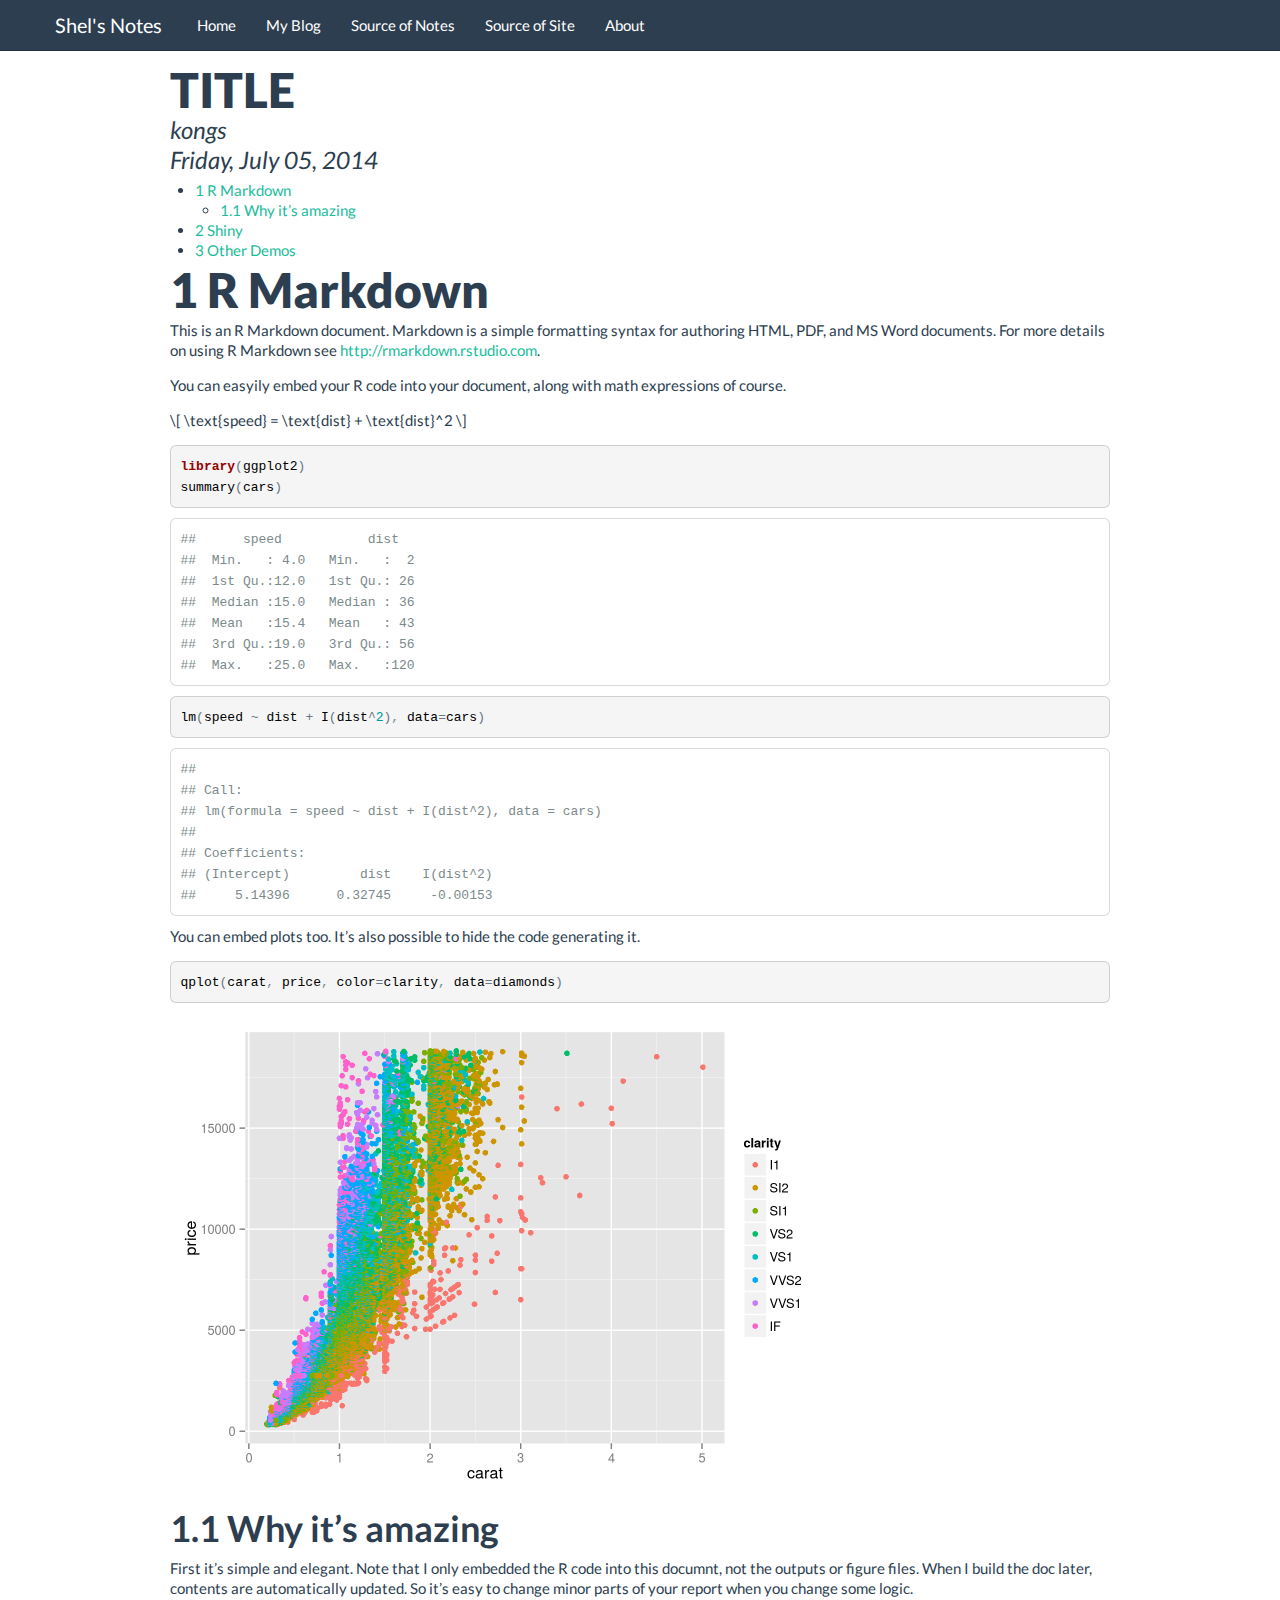
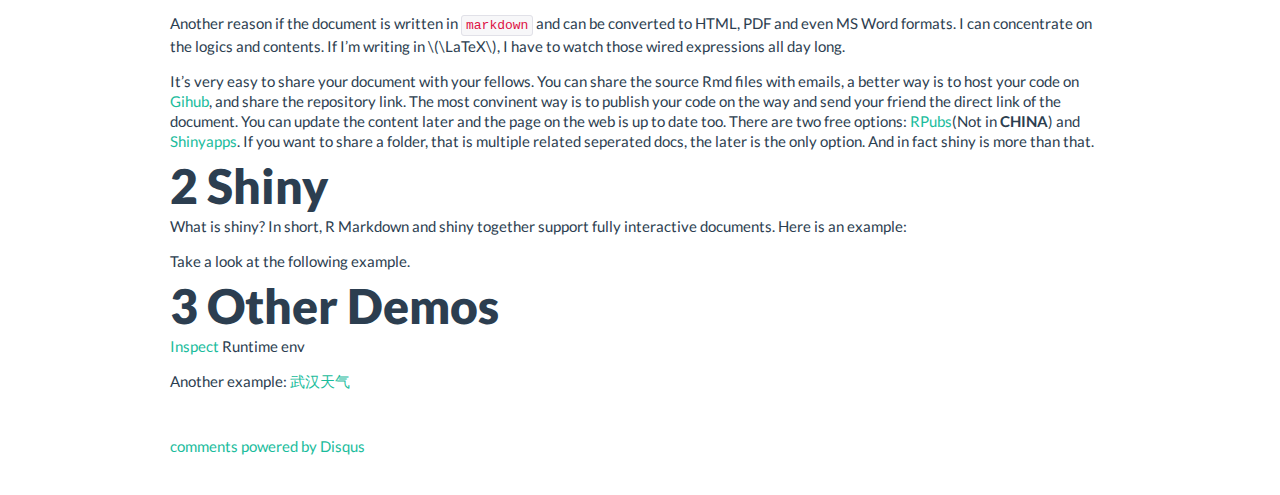
==== commit 3ae200cc: "add header navbar" ====
--- a/_template.html
+++ b/_template.html
@@ -16,9 +16,47 @@
 
 <script src="libs/jquery-1.11.0/jquery.min.js"></script>
 <meta name="viewport" content="width=device-width, initial-scale=1.0" />
-<link href="libs/bootstrap-2.3.2/css/cosmo.min.css" rel="stylesheet" />
+<link href="libs/bootstrap-2.3.2/css/flatly.min.css" rel="stylesheet" />
 <link href="libs/bootstrap-2.3.2/css/bootstrap-responsive.min.css" rel="stylesheet" />
 <script src="libs/bootstrap-2.3.2/js/bootstrap.min.js"></script>
+
+<style type="text/css">
+
+/* padding for bootstrap navbar */
+body {
+  padding-top: 60px;
+  padding-bottom: 40px;
+}
+@media (max-width: 979px) {
+  body {
+    padding-top: 0;
+  }
+}
+
+/* offset scroll position for anchor links (for fixed navbar)  */
+@media (min-width: 980px) {
+  .section h2 {
+    padding-top: 52px;
+    margin-top: -52px;
+  }
+  .section h3 {
+    padding-top: 52px;
+    margin-top: -52px;
+  }
+}
+
+
+/* don't use link color in navbar */
+.dropdown-menu>li>a {
+  color: black;
+}
+
+/* some padding for disqus */
+#disqus_thread {
+  margin-top: 45px;
+}
+
+</style>
 
 <style type="text/css">code{white-space: pre;}</style>
 <link rel="stylesheet"
@@ -53,6 +91,28 @@
 </style>
 <div class="container-fluid main-container">
 
+
+<div class="navbar navbar-default navbar-fixed-top">
+  <div class="navbar-inner">
+    <div class="container">
+      <button type="button" class="btn btn-navbar" data-toggle="collapse" data-target=".nav-collapse">
+        <span class="icon-bar"></span>
+        <span class="icon-bar"></span>
+        <span class="icon-bar"></span>
+      </button>
+      <a class="brand" href="/">Shel's Notes</a>
+      <div class="nav-collapse collapse">
+        <ul class="nav">
+          <li><a href="/">Home</a></li>
+          <li><a href="http://kongscn.github.io/">My Blog</a></li>
+          <li><a href='https://github.com/kongscn/notes'>Source of Notes</a></li>
+          <li><a href='https://github.com/kongscn/notes/tree/gh-pages'>Source of Site</a></li>
+          <li><a href='/README.html'>About</a></li>
+        </ul>
+      </div><!--/.nav-collapse -->
+    </div>
+  </div>
+</div>
 
 <div id="header">
 <h1 class="title">TITLE</h1>
--- a/libs/bootstrap-2.3.2/css/flatly.min.css
+++ b/libs/bootstrap-2.3.2/css/flatly.min.css
@@ -0,0 +1,34 @@
+@font-face {
+  font-family: 'Lato';
+  font-style: normal;
+  font-weight: 400;
+  src: url(fonts/Lato.woff) format('woff'), url(fonts/Lato.ttf) format('truetype');
+}
+@font-face {
+  font-family: 'Lato';
+  font-style: normal;
+  font-weight: 700;
+  src: url(fonts/LatoBold.woff) format('woff'), url(fonts/LatoBold.ttf) format('truetype');
+}
+@font-face {
+  font-family: 'Lato';
+  font-style: normal;
+  font-weight: 900;
+  src: url(fonts/LatoBlack.woff) format('woff'), url(fonts/LatoBlack.ttf) format('truetype');
+}
+@font-face {
+  font-family: 'Lato';
+  font-style: italic;
+  font-weight: 400;
+  src: url(fonts/LatoItalic.woff) format('woff'), url(fonts/LatoItalic.ttf) format('truetype');
+}
+
+/*!
+ * Bootstrap v2.3.2
+ *
+ * Copyright 2013 Twitter, Inc
+ * Licensed under the Apache License v2.0
+ * http://www.apache.org/licenses/LICENSE-2.0
+ *
+ * Designed and built with all the love in the world by @mdo and @fat.
+ */.clearfix{*zoom:1}.clearfix:before,.clearfix:after{display:table;line-height:0;content:""}.clearfix:after{clear:both}.hide-text{font:0/0 a;color:transparent;text-shadow:none;background-color:transparent;border:0}.input-block-level{display:block;width:100%;min-height:30px;-webkit-box-sizing:border-box;-moz-box-sizing:border-box;box-sizing:border-box}article,aside,details,figcaption,figure,footer,header,hgroup,nav,section{display:block}audio,canvas,video{display:inline-block;*display:inline;*zoom:1}audio:not([controls]){display:none}html{font-size:100%;-webkit-text-size-adjust:100%;-ms-text-size-adjust:100%}a:focus{outline:thin dotted #333;outline:5px auto -webkit-focus-ring-color;outline-offset:-2px}a:hover,a:active{outline:0}sub,sup{position:relative;font-size:75%;line-height:0;vertical-align:baseline}sup{top:-0.5em}sub{bottom:-0.25em}img{width:auto\9;height:auto;max-width:100%;vertical-align:middle;border:0;-ms-interpolation-mode:bicubic}#map_canvas img,.google-maps img{max-width:none}button,input,select,textarea{margin:0;font-size:100%;vertical-align:middle}button,input{*overflow:visible;line-height:normal}button::-moz-focus-inner,input::-moz-focus-inner{padding:0;border:0}button,html input[type="button"],input[type="reset"],input[type="submit"]{cursor:pointer;-webkit-appearance:button}label,select,button,input[type="button"],input[type="reset"],input[type="submit"],input[type="radio"],input[type="checkbox"]{cursor:pointer}input[type="search"]{-webkit-box-sizing:content-box;-moz-box-sizing:content-box;box-sizing:content-box;-webkit-appearance:textfield}input[type="search"]::-webkit-search-decoration,input[type="search"]::-webkit-search-cancel-button{-webkit-appearance:none}textarea{overflow:auto;vertical-align:top}@media print{*{color:#000!important;text-shadow:none!important;background:transparent!important;box-shadow:none!important}a,a:visited{text-decoration:underline}a[href]:after{content:" (" attr(href) ")"}abbr[title]:after{content:" (" attr(title) ")"}.ir a:after,a[href^="javascript:"]:after,a[href^="#"]:after{content:""}pre,blockquote{border:1px solid #999;page-break-inside:avoid}thead{display:table-header-group}tr,img{page-break-inside:avoid}img{max-width:100%!important}@page{margin:.5cm}p,h2,h3{orphans:3;widows:3}h2,h3{page-break-after:avoid}}body{margin:0;font-family:"Lato","Helvetica Neue",Helvetica,Arial,sans-serif;font-size:15px;line-height:20px;color:#2c3e50;background-color:#fff}a{color:#1abc9c;text-decoration:none}a:hover,a:focus{color:#1dd2af;text-decoration:underline}.img-rounded{-webkit-border-radius:6px;-moz-border-radius:6px;border-radius:6px}.img-polaroid{padding:4px;background-color:#fff;border:1px solid #ccc;border:1px solid rgba(0,0,0,0.2);-webkit-box-shadow:0 1px 3px rgba(0,0,0,0.1);-moz-box-shadow:0 1px 3px rgba(0,0,0,0.1);box-shadow:0 1px 3px rgba(0,0,0,0.1)}.img-circle{-webkit-border-radius:500px;-moz-border-radius:500px;border-radius:500px}.row{margin-left:-20px;*zoom:1}.row:before,.row:after{display:table;line-height:0;content:""}.row:after{clear:both}[class*="span"]{float:left;min-height:1px;margin-left:20px}.container,.navbar-static-top .container,.navbar-fixed-top .container,.navbar-fixed-bottom .container{width:940px}.span12{width:940px}.span11{width:860px}.span10{width:780px}.span9{width:700px}.span8{width:620px}.span7{width:540px}.span6{width:460px}.span5{width:380px}.span4{width:300px}.span3{width:220px}.span2{width:140px}.span1{width:60px}.offset12{margin-left:980px}.offset11{margin-left:900px}.offset10{margin-left:820px}.offset9{margin-left:740px}.offset8{margin-left:660px}.offset7{margin-left:580px}.offset6{margin-left:500px}.offset5{margin-left:420px}.offset4{margin-left:340px}.offset3{margin-left:260px}.offset2{margin-left:180px}.offset1{margin-left:100px}.row-fluid{width:100%;*zoom:1}.row-fluid:before,.row-fluid:after{display:table;line-height:0;content:""}.row-fluid:after{clear:both}.row-fluid [class*="span"]{display:block;float:left;width:100%;min-height:30px;margin-left:2.127659574468085%;*margin-left:2.074468085106383%;-webkit-box-sizing:border-box;-moz-box-sizing:border-box;box-sizing:border-box}.row-fluid [class*="span"]:first-child{margin-left:0}.row-fluid .controls-row [class*="span"]+[class*="span"]{margin-left:2.127659574468085%}.row-fluid .span12{width:100%;*width:99.94680851063829%}.row-fluid .span11{width:91.48936170212765%;*width:91.43617021276594%}.row-fluid .span10{width:82.97872340425532%;*width:82.92553191489361%}.row-fluid .span9{width:74.46808510638297%;*width:74.41489361702126%}.row-fluid .span8{width:65.95744680851064%;*width:65.90425531914893%}.row-fluid .span7{width:57.44680851063829%;*width:57.39361702127659%}.row-fluid .span6{width:48.93617021276595%;*width:48.88297872340425%}.row-fluid .span5{width:40.42553191489362%;*width:40.37234042553192%}.row-fluid .span4{width:31.914893617021278%;*width:31.861702127659576%}.row-fluid .span3{width:23.404255319148934%;*width:23.351063829787233%}.row-fluid .span2{width:14.893617021276595%;*width:14.840425531914894%}.row-fluid .span1{width:6.382978723404255%;*width:6.329787234042553%}.row-fluid .offset12{margin-left:104.25531914893617%;*margin-left:104.14893617021275%}.row-fluid .offset12:first-child{margin-left:102.12765957446808%;*margin-left:102.02127659574467%}.row-fluid .offset11{margin-left:95.74468085106382%;*margin-left:95.6382978723404%}.row-fluid .offset11:first-child{margin-left:93.61702127659574%;*margin-left:93.51063829787232%}.row-fluid .offset10{margin-left:87.23404255319149%;*margin-left:87.12765957446807%}.row-fluid .offset10:first-child{margin-left:85.1063829787234%;*margin-left:84.99999999999999%}.row-fluid .offset9{margin-left:78.72340425531914%;*margin-left:78.61702127659572%}.row-fluid .offset9:first-child{margin-left:76.59574468085106%;*margin-left:76.48936170212764%}.row-fluid .offset8{margin-left:70.2127659574468%;*margin-left:70.10638297872339%}.row-fluid .offset8:first-child{margin-left:68.08510638297872%;*margin-left:67.9787234042553%}.row-fluid .offset7{margin-left:61.70212765957446%;*margin-left:61.59574468085106%}.row-fluid .offset7:first-child{margin-left:59.574468085106375%;*margin-left:59.46808510638297%}.row-fluid .offset6{margin-left:53.191489361702125%;*margin-left:53.085106382978715%}.row-fluid .offset6:first-child{margin-left:51.063829787234035%;*margin-left:50.95744680851063%}.row-fluid .offset5{margin-left:44.68085106382979%;*margin-left:44.57446808510638%}.row-fluid .offset5:first-child{margin-left:42.5531914893617%;*margin-left:42.4468085106383%}.row-fluid .offset4{margin-left:36.170212765957444%;*margin-left:36.06382978723405%}.row-fluid .offset4:first-child{margin-left:34.04255319148936%;*margin-left:33.93617021276596%}.row-fluid .offset3{margin-left:27.659574468085104%;*margin-left:27.5531914893617%}.row-fluid .offset3:first-child{margin-left:25.53191489361702%;*margin-left:25.425531914893618%}.row-fluid .offset2{margin-left:19.148936170212764%;*margin-left:19.04255319148936%}.row-fluid .offset2:first-child{margin-left:17.02127659574468%;*margin-left:16.914893617021278%}.row-fluid .offset1{margin-left:10.638297872340425%;*margin-left:10.53191489361702%}.row-fluid .offset1:first-child{margin-left:8.51063829787234%;*margin-left:8.404255319148938%}[class*="span"].hide,.row-fluid [class*="span"].hide{display:none}[class*="span"].pull-right,.row-fluid [class*="span"].pull-right{float:right}.container{margin-right:auto;margin-left:auto;*zoom:1}.container:before,.container:after{display:table;line-height:0;content:""}.container:after{clear:both}.container-fluid{padding-right:20px;padding-left:20px;*zoom:1}.container-fluid:before,.container-fluid:after{display:table;line-height:0;content:""}.container-fluid:after{clear:both}p{margin:0 0 10px}.lead{margin-bottom:20px;font-size:22.5px;font-weight:200;line-height:30px}small{font-size:85%}strong{font-weight:bold}em{font-style:italic}cite{font-style:normal}.muted{color:#b4bcc2}a.muted:hover,a.muted:focus{color:#98a3ab}.text-warning{color:#e6bb0d}a.text-warning:hover,a.text-warning:focus{color:#b6940a}.text-error{color:#e74c3c}a.text-error:hover,a.text-error:focus{color:#d62c1a}.text-info{color:#3498db}a.text-info:hover,a.text-info:focus{color:#217dbb}.text-success{color:#18bc9c}a.text-success:hover,a.text-success:focus{color:#128f76}.text-left{text-align:left}.text-right{text-align:right}.text-center{text-align:center}h1,h2,h3,h4,h5,h6{margin:10px 0;font-family:inherit;font-weight:bold;line-height:20px;color:inherit;text-rendering:optimizelegibility}h1 small,h2 small,h3 small,h4 small,h5 small,h6 small{font-weight:normal;line-height:1;color:#b4bcc2}h1,h2,h3{line-height:40px}h1{font-size:41.25px}h2{font-size:33.75px}h3{font-size:26.25px}h4{font-size:18.75px}h5{font-size:15px}h6{font-size:12.75px}h1 small{font-size:26.25px}h2 small{font-size:18.75px}h3 small{font-size:15px}h4 small{font-size:15px}.page-header{padding-bottom:9px;margin:20px 0 30px;border-bottom:1px solid #ecf0f1}ul,ol{padding:0;margin:0 0 10px 25px}ul ul,ul ol,ol ol,ol ul{margin-bottom:0}li{line-height:20px}ul.unstyled,ol.unstyled{margin-left:0;list-style:none}ul.inline,ol.inline{margin-left:0;list-style:none}ul.inline>li,ol.inline>li{display:inline-block;*display:inline;padding-right:5px;padding-left:5px;*zoom:1}dl{margin-bottom:20px}dt,dd{line-height:20px}dt{font-weight:bold}dd{margin-left:10px}.dl-horizontal{*zoom:1}.dl-horizontal:before,.dl-horizontal:after{display:table;line-height:0;content:""}.dl-horizontal:after{clear:both}.dl-horizontal dt{float:left;width:160px;overflow:hidden;clear:left;text-align:right;text-overflow:ellipsis;white-space:nowrap}.dl-horizontal dd{margin-left:180px}hr{margin:20px 0;border:0;border-top:1px solid #ecf0f1;border-bottom:1px solid #fff}abbr[title],abbr[data-original-title]{cursor:help;border-bottom:1px dotted #b4bcc2}abbr.initialism{font-size:90%;text-transform:uppercase}blockquote{padding:0 0 0 15px;margin:0 0 20px;border-left:5px solid #ecf0f1}blockquote p{margin-bottom:0;font-size:18.75px;font-weight:300;line-height:1.25}blockquote small{display:block;line-height:20px;color:#b4bcc2}blockquote small:before{content:'\2014 \00A0'}blockquote.pull-right{float:right;padding-right:15px;padding-left:0;border-right:5px solid #ecf0f1;border-left:0}blockquote.pull-right p,blockquote.pull-right small{text-align:right}blockquote.pull-right small:before{content:''}blockquote.pull-right small:after{content:'\00A0 \2014'}q:before,q:after,blockquote:before,blockquote:after{content:""}address{display:block;margin-bottom:20px;font-style:normal;line-height:20px}code,pre{padding:0 3px 2px;font-family:monospace;font-size:13px;color:#7b8a8b;-webkit-border-radius:3px;-moz-border-radius:3px;border-radius:3px}code{padding:2px 4px;color:#d14;white-space:nowrap;background-color:#f7f7f9;border:1px solid #e1e1e8}pre{display:block;padding:9.5px;margin:0 0 10px;font-size:14px;line-height:20px;word-break:break-all;word-wrap:break-word;white-space:pre;white-space:pre-wrap;background-color:#f5f5f5;border:1px solid #ccc;border:1px solid rgba(0,0,0,0.15);-webkit-border-radius:6px;-moz-border-radius:6px;border-radius:6px}pre.prettyprint{margin-bottom:20px}pre code{padding:0;color:inherit;white-space:pre;white-space:pre-wrap;background-color:transparent;border:0}.pre-scrollable{max-height:340px;overflow-y:scroll}form{margin:0 0 20px}fieldset{padding:0;margin:0;border:0}legend{display:block;width:100%;padding:0;margin-bottom:20px;font-size:22.5px;line-height:40px;color:#7b8a8b;border:0;border-bottom:1px solid #e5e5e5}legend small{font-size:15px;color:#b4bcc2}label,input,button,select,textarea{font-size:15px;font-weight:normal;line-height:20px}input,button,select,textarea{font-family:"Lato","Helvetica Neue",Helvetica,Arial,sans-serif}label{display:block;margin-bottom:5px}select,textarea,input[type="text"],input[type="password"],input[type="datetime"],input[type="datetime-local"],input[type="date"],input[type="month"],input[type="time"],input[type="week"],input[type="number"],input[type="email"],input[type="url"],input[type="search"],input[type="tel"],input[type="color"],.uneditable-input{display:inline-block;height:20px;padding:4px 6px;margin-bottom:10px;font-size:15px;line-height:20px;color:#95a5a6;vertical-align:middle;-webkit-border-radius:6px;-moz-border-radius:6px;border-radius:6px}input,textarea,.uneditable-input{width:206px}textarea{height:auto}textarea,input[type="text"],input[type="password"],input[type="datetime"],input[type="datetime-local"],input[type="date"],input[type="month"],input[type="time"],input[type="week"],input[type="number"],input[type="email"],input[type="url"],input[type="search"],input[type="tel"],input[type="color"],.uneditable-input{background-color:#fff;border:1px solid #dce4ec;-webkit-box-shadow:inset 0 1px 1px rgba(0,0,0,0.075);-moz-box-shadow:inset 0 1px 1px rgba(0,0,0,0.075);box-shadow:inset 0 1px 1px rgba(0,0,0,0.075);-webkit-transition:border linear .2s,box-shadow linear .2s;-moz-transition:border linear .2s,box-shadow linear .2s;-o-transition:border linear .2s,box-shadow linear .2s;transition:border linear .2s,box-shadow linear .2s}textarea:focus,input[type="text"]:focus,input[type="password"]:focus,input[type="datetime"]:focus,input[type="datetime-local"]:focus,input[type="date"]:focus,input[type="month"]:focus,input[type="time"]:focus,input[type="week"]:focus,input[type="number"]:focus,input[type="email"]:focus,input[type="url"]:focus,input[type="search"]:focus,input[type="tel"]:focus,input[type="color"]:focus,.uneditable-input:focus{border-color:rgba(82,168,236,0.8);outline:0;outline:thin dotted \9;-webkit-box-shadow:inset 0 1px 1px rgba(0,0,0,0.075),0 0 8px rgba(82,168,236,0.6);-moz-box-shadow:inset 0 1px 1px rgba(0,0,0,0.075),0 0 8px rgba(82,168,236,0.6);box-shadow:inset 0 1px 1px rgba(0,0,0,0.075),0 0 8px rgba(82,168,236,0.6)}input[type="radio"],input[type="checkbox"]{margin:4px 0 0;margin-top:1px \9;*margin-top:0;line-height:normal}input[type="file"],input[type="image"],input[type="submit"],input[type="reset"],input[type="button"],input[type="radio"],input[type="checkbox"]{width:auto}select,input[type="file"]{height:30px;*margin-top:4px;line-height:30px}select{width:220px;background-color:#fff;border:1px solid #dce4ec}select[multiple],select[size]{height:auto}select:focus,input[type="file"]:focus,input[type="radio"]:focus,input[type="checkbox"]:focus{outline:thin dotted #333;outline:5px auto -webkit-focus-ring-color;outline-offset:-2px}.uneditable-input,.uneditable-textarea{color:#b4bcc2;cursor:not-allowed;background-color:#fcfcfc;border-color:#dce4ec;-webkit-box-shadow:inset 0 1px 2px rgba(0,0,0,0.025);-moz-box-shadow:inset 0 1px 2px rgba(0,0,0,0.025);box-shadow:inset 0 1px 2px rgba(0,0,0,0.025)}.uneditable-input{overflow:hidden;white-space:nowrap}.uneditable-textarea{width:auto;height:auto}input:-moz-placeholder,textarea:-moz-placeholder{color:#b4bcc2}input:-ms-input-placeholder,textarea:-ms-input-placeholder{color:#b4bcc2}input::-webkit-input-placeholder,textarea::-webkit-input-placeholder{color:#b4bcc2}.radio,.checkbox{min-height:20px;padding-left:20px}.radio input[type="radio"],.checkbox input[type="checkbox"]{float:left;margin-left:-20px}.controls>.radio:first-child,.controls>.checkbox:first-child{padding-top:5px}.radio.inline,.checkbox.inline{display:inline-block;padding-top:5px;margin-bottom:0;vertical-align:middle}.radio.inline+.radio.inline,.checkbox.inline+.checkbox.inline{margin-left:10px}.input-mini{width:60px}.input-small{width:90px}.input-medium{width:150px}.input-large{width:210px}.input-xlarge{width:270px}.input-xxlarge{width:530px}input[class*="span"],select[class*="span"],textarea[class*="span"],.uneditable-input[class*="span"],.row-fluid input[class*="span"],.row-fluid select[class*="span"],.row-fluid textarea[class*="span"],.row-fluid .uneditable-input[class*="span"]{float:none;margin-left:0}.input-append input[class*="span"],.input-append .uneditable-input[class*="span"],.input-prepend input[class*="span"],.input-prepend .uneditable-input[class*="span"],.row-fluid input[class*="span"],.row-fluid select[class*="span"],.row-fluid textarea[class*="span"],.row-fluid .uneditable-input[class*="span"],.row-fluid .input-prepend [class*="span"],.row-fluid .input-append [class*="span"]{display:inline-block}input,textarea,.uneditable-input{margin-left:0}.controls-row [class*="span"]+[class*="span"]{margin-left:20px}input.span12,textarea.span12,.uneditable-input.span12{width:926px}input.span11,textarea.span11,.uneditable-input.span11{width:846px}input.span10,textarea.span10,.uneditable-input.span10{width:766px}input.span9,textarea.span9,.uneditable-input.span9{width:686px}input.span8,textarea.span8,.uneditable-input.span8{width:606px}input.span7,textarea.span7,.uneditable-input.span7{width:526px}input.span6,textarea.span6,.uneditable-input.span6{width:446px}input.span5,textarea.span5,.uneditable-input.span5{width:366px}input.span4,textarea.span4,.uneditable-input.span4{width:286px}input.span3,textarea.span3,.uneditable-input.span3{width:206px}input.span2,textarea.span2,.uneditable-input.span2{width:126px}input.span1,textarea.span1,.uneditable-input.span1{width:46px}.controls-row{*zoom:1}.controls-row:before,.controls-row:after{display:table;line-height:0;content:""}.controls-row:after{clear:both}.controls-row [class*="span"],.row-fluid .controls-row [class*="span"]{float:left}.controls-row .checkbox[class*="span"],.controls-row .radio[class*="span"]{padding-top:5px}input[disabled],select[disabled],textarea[disabled],input[readonly],select[readonly],textarea[readonly]{cursor:not-allowed;background-color:#eaeded}input[type="radio"][disabled],input[type="checkbox"][disabled],input[type="radio"][readonly],input[type="checkbox"][readonly]{background-color:transparent}.control-group.warning .control-label,.control-group.warning .help-block,.control-group.warning .help-inline{color:#e6bb0d}.control-group.warning .checkbox,.control-group.warning .radio,.control-group.warning input,.control-group.warning select,.control-group.warning textarea{color:#e6bb0d}.control-group.warning input,.control-group.warning select,.control-group.warning textarea{border-color:#e6bb0d;-webkit-box-shadow:inset 0 1px 1px rgba(0,0,0,0.075);-moz-box-shadow:inset 0 1px 1px rgba(0,0,0,0.075);box-shadow:inset 0 1px 1px rgba(0,0,0,0.075)}.control-group.warning input:focus,.control-group.warning select:focus,.control-group.warning textarea:focus{border-color:#b6940a;-webkit-box-shadow:inset 0 1px 1px rgba(0,0,0,0.075),0 0 6px #f6d963;-moz-box-shadow:inset 0 1px 1px rgba(0,0,0,0.075),0 0 6px #f6d963;box-shadow:inset 0 1px 1px rgba(0,0,0,0.075),0 0 6px #f6d963}.control-group.warning .input-prepend .add-on,.control-group.warning .input-append .add-on{color:#e6bb0d;background-color:#e6bb0d;border-color:#e6bb0d}.control-group.error .control-label,.control-group.error .help-block,.control-group.error .help-inline{color:#e74c3c}.control-group.error .checkbox,.control-group.error .radio,.control-group.error input,.control-group.error select,.control-group.error textarea{color:#e74c3c}.control-group.error input,.control-group.error select,.control-group.error textarea{border-color:#e74c3c;-webkit-box-shadow:inset 0 1px 1px rgba(0,0,0,0.075);-moz-box-shadow:inset 0 1px 1px rgba(0,0,0,0.075);box-shadow:inset 0 1px 1px rgba(0,0,0,0.075)}.control-group.error input:focus,.control-group.error select:focus,.control-group.error textarea:focus{border-color:#d62c1a;-webkit-box-shadow:inset 0 1px 1px rgba(0,0,0,0.075),0 0 6px #f29f97;-moz-box-shadow:inset 0 1px 1px rgba(0,0,0,0.075),0 0 6px #f29f97;box-shadow:inset 0 1px 1px rgba(0,0,0,0.075),0 0 6px #f29f97}.control-group.error .input-prepend .add-on,.control-group.error .input-append .add-on{color:#e74c3c;background-color:#e74c3c;border-color:#e74c3c}.control-group.success .control-label,.control-group.success .help-block,.control-group.success .help-inline{color:#18bc9c}.control-group.success .checkbox,.control-group.success .radio,.control-group.success input,.control-group.success select,.control-group.success textarea{color:#18bc9c}.control-group.success input,.control-group.success select,.control-group.success textarea{border-color:#18bc9c;-webkit-box-shadow:inset 0 1px 1px rgba(0,0,0,0.075);-moz-box-shadow:inset 0 1px 1px rgba(0,0,0,0.075);box-shadow:inset 0 1px 1px rgba(0,0,0,0.075)}.control-group.success input:focus,.control-group.success select:focus,.control-group.success textarea:focus{border-color:#128f76;-webkit-box-shadow:inset 0 1px 1px rgba(0,0,0,0.075),0 0 6px #51e9cb;-moz-box-shadow:inset 0 1px 1px rgba(0,0,0,0.075),0 0 6px #51e9cb;box-shadow:inset 0 1px 1px rgba(0,0,0,0.075),0 0 6px #51e9cb}.control-group.success .input-prepend .add-on,.control-group.success .input-append .add-on{color:#18bc9c;background-color:#18bc9c;border-color:#18bc9c}.control-group.info .control-label,.control-group.info .help-block,.control-group.info .help-inline{color:#3498db}.control-group.info .checkbox,.control-group.info .radio,.control-group.info input,.control-group.info select,.control-group.info textarea{color:#3498db}.control-group.info input,.control-group.info select,.control-group.info textarea{border-color:#3498db;-webkit-box-shadow:inset 0 1px 1px rgba(0,0,0,0.075);-moz-box-shadow:inset 0 1px 1px rgba(0,0,0,0.075);box-shadow:inset 0 1px 1px rgba(0,0,0,0.075)}.control-group.info input:focus,.control-group.info select:focus,.control-group.info textarea:focus{border-color:#217dbb;-webkit-box-shadow:inset 0 1px 1px rgba(0,0,0,0.075),0 0 6px #8bc4ea;-moz-box-shadow:inset 0 1px 1px rgba(0,0,0,0.075),0 0 6px #8bc4ea;box-shadow:inset 0 1px 1px rgba(0,0,0,0.075),0 0 6px #8bc4ea}.control-group.info .input-prepend .add-on,.control-group.info .input-append .add-on{color:#3498db;background-color:#3498db;border-color:#3498db}input:focus:invalid,textarea:focus:invalid,select:focus:invalid{color:#b94a48;border-color:#ee5f5b}input:focus:invalid:focus,textarea:focus:invalid:focus,select:focus:invalid:focus{border-color:#e9322d;-webkit-box-shadow:0 0 6px #f8b9b7;-moz-box-shadow:0 0 6px #f8b9b7;box-shadow:0 0 6px #f8b9b7}.form-actions{padding:19px 20px 20px;margin-top:20px;margin-bottom:20px;background-color:#f5f5f5;border-top:1px solid #e5e5e5;*zoom:1}.form-actions:before,.form-actions:after{display:table;line-height:0;content:""}.form-actions:after{clear:both}.help-block,.help-inline{color:#476481}.help-block{display:block;margin-bottom:10px}.help-inline{display:inline-block;*display:inline;padding-left:5px;vertical-align:middle;*zoom:1}.input-append,.input-prepend{display:inline-block;margin-bottom:10px;font-size:0;white-space:nowrap;vertical-align:middle}.input-append input,.input-prepend input,.input-append select,.input-prepend select,.input-append .uneditable-input,.input-prepend .uneditable-input,.input-append .dropdown-menu,.input-prepend .dropdown-menu,.input-append .popover,.input-prepend .popover{font-size:15px}.input-append input,.input-prepend input,.input-append select,.input-prepend select,.input-append .uneditable-input,.input-prepend .uneditable-input{position:relative;margin-bottom:0;*margin-left:0;vertical-align:top;-webkit-border-radius:0 6px 6px 0;-moz-border-radius:0 6px 6px 0;border-radius:0 6px 6px 0}.input-append input:focus,.input-prepend input:focus,.input-append select:focus,.input-prepend select:focus,.input-append .uneditable-input:focus,.input-prepend .uneditable-input:focus{z-index:2}.input-append .add-on,.input-prepend .add-on{display:inline-block;width:auto;height:20px;min-width:16px;padding:4px 5px;font-size:15px;font-weight:normal;line-height:20px;text-align:center;text-shadow:0 1px 0 #fff;background-color:#ecf0f1;border:1px solid #ccc}.input-append .add-on,.input-prepend .add-on,.input-append .btn,.input-prepend .btn,.input-append .btn-group>.dropdown-toggle,.input-prepend .btn-group>.dropdown-toggle{vertical-align:top;-webkit-border-radius:0;-moz-border-radius:0;border-radius:0}.input-append .active,.input-prepend .active{background-color:#7eefd9;border-color:#18bc9c}.input-prepend .add-on,.input-prepend .btn{margin-right:-1px}.input-prepend .add-on:first-child,.input-prepend .btn:first-child{-webkit-border-radius:6px 0 0 6px;-moz-border-radius:6px 0 0 6px;border-radius:6px 0 0 6px}.input-append input,.input-append select,.input-append .uneditable-input{-webkit-border-radius:6px 0 0 6px;-moz-border-radius:6px 0 0 6px;border-radius:6px 0 0 6px}.input-append input+.btn-group .btn:last-child,.input-append select+.btn-group .btn:last-child,.input-append .uneditable-input+.btn-group .btn:last-child{-webkit-border-radius:0 6px 6px 0;-moz-border-radius:0 6px 6px 0;border-radius:0 6px 6px 0}.input-append .add-on,.input-append .btn,.input-append .btn-group{margin-left:-1px}.input-append .add-on:last-child,.input-append .btn:last-child,.input-append .btn-group:last-child>.dropdown-toggle{-webkit-border-radius:0 6px 6px 0;-moz-border-radius:0 6px 6px 0;border-radius:0 6px 6px 0}.input-prepend.input-append input,.input-prepend.input-append select,.input-prepend.input-append .uneditable-input{-webkit-border-radius:0;-moz-border-radius:0;border-radius:0}.input-prepend.input-append input+.btn-group .btn,.input-prepend.input-append select+.btn-group .btn,.input-prepend.input-append .uneditable-input+.btn-group .btn{-webkit-border-radius:0 6px 6px 0;-moz-border-radius:0 6px 6px 0;border-radius:0 6px 6px 0}.input-prepend.input-append .add-on:first-child,.input-prepend.input-append .btn:first-child{margin-right:-1px;-webkit-border-radius:6px 0 0 6px;-moz-border-radius:6px 0 0 6px;border-radius:6px 0 0 6px}.input-prepend.input-append .add-on:last-child,.input-prepend.input-append .btn:last-child{margin-left:-1px;-webkit-border-radius:0 6px 6px 0;-moz-border-radius:0 6px 6px 0;border-radius:0 6px 6px 0}.input-prepend.input-append .btn-group:first-child{margin-left:0}input.search-query{padding-right:14px;padding-right:4px \9;padding-left:14px;padding-left:4px \9;margin-bottom:0;-webkit-border-radius:15px;-moz-border-radius:15px;border-radius:15px}.form-search .input-append .search-query,.form-search .input-prepend .search-query{-webkit-border-radius:0;-moz-border-radius:0;border-radius:0}.form-search .input-append .search-query{-webkit-border-radius:14px 0 0 14px;-moz-border-radius:14px 0 0 14px;border-radius:14px 0 0 14px}.form-search .input-append .btn{-webkit-border-radius:0 14px 14px 0;-moz-border-radius:0 14px 14px 0;border-radius:0 14px 14px 0}.form-search .input-prepend .search-query{-webkit-border-radius:0 14px 14px 0;-moz-border-radius:0 14px 14px 0;border-radius:0 14px 14px 0}.form-search .input-prepend .btn{-webkit-border-radius:14px 0 0 14px;-moz-border-radius:14px 0 0 14px;border-radius:14px 0 0 14px}.form-search input,.form-inline input,.form-horizontal input,.form-search textarea,.form-inline textarea,.form-horizontal textarea,.form-search select,.form-inline select,.form-horizontal select,.form-search .help-inline,.form-inline .help-inline,.form-horizontal .help-inline,.form-search .uneditable-input,.form-inline .uneditable-input,.form-horizontal .uneditable-input,.form-search .input-prepend,.form-inline .input-prepend,.form-horizontal .input-prepend,.form-search .input-append,.form-inline .input-append,.form-horizontal .input-append{display:inline-block;*display:inline;margin-bottom:0;vertical-align:middle;*zoom:1}.form-search .hide,.form-inline .hide,.form-horizontal .hide{display:none}.form-search label,.form-inline label,.form-search .btn-group,.form-inline .btn-group{display:inline-block}.form-search .input-append,.form-inline .input-append,.form-search .input-prepend,.form-inline .input-prepend{margin-bottom:0}.form-search .radio,.form-search .checkbox,.form-inline .radio,.form-inline .checkbox{padding-left:0;margin-bottom:0;vertical-align:middle}.form-search .radio input[type="radio"],.form-search .checkbox input[type="checkbox"],.form-inline .radio input[type="radio"],.form-inline .checkbox input[type="checkbox"]{float:left;margin-right:3px;margin-left:0}.control-group{margin-bottom:10px}legend+.control-group{margin-top:20px;-webkit-margin-top-collapse:separate}.form-horizontal .control-group{margin-bottom:20px;*zoom:1}.form-horizontal .control-group:before,.form-horizontal .control-group:after{display:table;line-height:0;content:""}.form-horizontal .control-group:after{clear:both}.form-horizontal .control-label{float:left;width:160px;padding-top:5px;text-align:right}.form-horizontal .controls{*display:inline-block;*padding-left:20px;margin-left:180px;*margin-left:0}.form-horizontal .controls:first-child{*padding-left:180px}.form-horizontal .help-block{margin-bottom:0}.form-horizontal input+.help-block,.form-horizontal select+.help-block,.form-horizontal textarea+.help-block,.form-horizontal .uneditable-input+.help-block,.form-horizontal .input-prepend+.help-block,.form-horizontal .input-append+.help-block{margin-top:10px}.form-horizontal .form-actions{padding-left:180px}table{max-width:100%;background-color:transparent;border-collapse:collapse;border-spacing:0}.table{width:100%;margin-bottom:20px}.table th,.table td{padding:8px;line-height:20px;vertical-align:top;border-top:1px solid #ddd}.table th{font-weight:bold}.table thead th{vertical-align:bottom}.table caption+thead tr:first-child th,.table caption+thead tr:first-child td,.table colgroup+thead tr:first-child th,.table colgroup+thead tr:first-child td,.table thead:first-child tr:first-child th,.table thead:first-child tr:first-child td{border-top:0}.table tbody+tbody{border-top:2px solid #ddd}.table .table{background-color:#fff}.table-condensed th,.table-condensed td{padding:4px 5px}.table-bordered{border:1px solid #ddd;border-collapse:separate;*border-collapse:collapse;border-left:0;-webkit-border-radius:6px;-moz-border-radius:6px;border-radius:6px}.table-bordered th,.table-bordered td{border-left:1px solid #ddd}.table-bordered caption+thead tr:first-child th,.table-bordered caption+tbody tr:first-child th,.table-bordered caption+tbody tr:first-child td,.table-bordered colgroup+thead tr:first-child th,.table-bordered colgroup+tbody tr:first-child th,.table-bordered colgroup+tbody tr:first-child td,.table-bordered thead:first-child tr:first-child th,.table-bordered tbody:first-child tr:first-child th,.table-bordered tbody:first-child tr:first-child td{border-top:0}.table-bordered thead:first-child tr:first-child>th:first-child,.table-bordered tbody:first-child tr:first-child>td:first-child,.table-bordered tbody:first-child tr:first-child>th:first-child{-webkit-border-top-left-radius:6px;border-top-left-radius:6px;-moz-border-radius-topleft:6px}.table-bordered thead:first-child tr:first-child>th:last-child,.table-bordered tbody:first-child tr:first-child>td:last-child,.table-bordered tbody:first-child tr:first-child>th:last-child{-webkit-border-top-right-radius:6px;border-top-right-radius:6px;-moz-border-radius-topright:6px}.table-bordered thead:last-child tr:last-child>th:first-child,.table-bordered tbody:last-child tr:last-child>td:first-child,.table-bordered tbody:last-child tr:last-child>th:first-child,.table-bordered tfoot:last-child tr:last-child>td:first-child,.table-bordered tfoot:last-child tr:last-child>th:first-child{-webkit-border-bottom-left-radius:6px;border-bottom-left-radius:6px;-moz-border-radius-bottomleft:6px}.table-bordered thead:last-child tr:last-child>th:last-child,.table-bordered tbody:last-child tr:last-child>td:last-child,.table-bordered tbody:last-child tr:last-child>th:last-child,.table-bordered tfoot:last-child tr:last-child>td:last-child,.table-bordered tfoot:last-child tr:last-child>th:last-child{-webkit-border-bottom-right-radius:6px;border-bottom-right-radius:6px;-moz-border-radius-bottomright:6px}.table-bordered tfoot+tbody:last-child tr:last-child td:first-child{-webkit-border-bottom-left-radius:0;border-bottom-left-radius:0;-moz-border-radius-bottomleft:0}.table-bordered tfoot+tbody:last-child tr:last-child td:last-child{-webkit-border-bottom-right-radius:0;border-bottom-right-radius:0;-moz-border-radius-bottomright:0}.table-bordered caption+thead tr:first-child th:first-child,.table-bordered caption+tbody tr:first-child td:first-child,.table-bordered colgroup+thead tr:first-child th:first-child,.table-bordered colgroup+tbody tr:first-child td:first-child{-webkit-border-top-left-radius:6px;border-top-left-radius:6px;-moz-border-radius-topleft:6px}.table-bordered caption+thead tr:first-child th:last-child,.table-bordered caption+tbody tr:first-child td:last-child,.table-bordered colgroup+thead tr:first-child th:last-child,.table-bordered colgroup+tbody tr:first-child td:last-child{-webkit-border-top-right-radius:6px;border-top-right-radius:6px;-moz-border-radius-topright:6px}.table-striped tbody>tr:nth-child(odd)>td,.table-striped tbody>tr:nth-child(odd)>th{background-color:#f9f9f9}.table-hover tbody tr:hover>td,.table-hover tbody tr:hover>th{background-color:#f5f5f5}table td[class*="span"],table th[class*="span"],.row-fluid table td[class*="span"],.row-fluid table th[class*="span"]{display:table-cell;float:none;margin-left:0}.table td.span1,.table th.span1{float:none;width:44px;margin-left:0}.table td.span2,.table th.span2{float:none;width:124px;margin-left:0}.table td.span3,.table th.span3{float:none;width:204px;margin-left:0}.table td.span4,.table th.span4{float:none;width:284px;margin-left:0}.table td.span5,.table th.span5{float:none;width:364px;margin-left:0}.table td.span6,.table th.span6{float:none;width:444px;margin-left:0}.table td.span7,.table th.span7{float:none;width:524px;margin-left:0}.table td.span8,.table th.span8{float:none;width:604px;margin-left:0}.table td.span9,.table th.span9{float:none;width:684px;margin-left:0}.table td.span10,.table th.span10{float:none;width:764px;margin-left:0}.table td.span11,.table th.span11{float:none;width:844px;margin-left:0}.table td.span12,.table th.span12{float:none;width:924px;margin-left:0}.table tbody tr.success>td{background-color:#18bc9c}.table tbody tr.error>td{background-color:#e74c3c}.table tbody tr.warning>td{background-color:#e6bb0d}.table tbody tr.info>td{background-color:#3498db}.table-hover tbody tr.success:hover>td{background-color:#15a589}.table-hover tbody tr.error:hover>td{background-color:#e43725}.table-hover tbody tr.warning:hover>td{background-color:#cea70c}.table-hover tbody tr.info:hover>td{background-color:#258cd1}[class^="icon-"],[class*=" icon-"]{display:inline-block;width:14px;height:14px;margin-top:1px;*margin-right:.3em;line-height:14px;vertical-align:text-top;background-image:url("../img/glyphicons-halflings.png");background-position:14px 14px;background-repeat:no-repeat}.icon-white,.nav-pills>.active>a>[class^="icon-"],.nav-pills>.active>a>[class*=" icon-"],.nav-list>.active>a>[class^="icon-"],.nav-list>.active>a>[class*=" icon-"],.navbar-inverse .nav>.active>a>[class^="icon-"],.navbar-inverse .nav>.active>a>[class*=" icon-"],.dropdown-menu>li>a:hover>[class^="icon-"],.dropdown-menu>li>a:focus>[class^="icon-"],.dropdown-menu>li>a:hover>[class*=" icon-"],.dropdown-menu>li>a:focus>[class*=" icon-"],.dropdown-menu>.active>a>[class^="icon-"],.dropdown-menu>.active>a>[class*=" icon-"],.dropdown-submenu:hover>a>[class^="icon-"],.dropdown-submenu:focus>a>[class^="icon-"],.dropdown-submenu:hover>a>[class*=" icon-"],.dropdown-submenu:focus>a>[class*=" icon-"]{background-image:url("../img/glyphicons-halflings-white.png")}.icon-glass{background-position:0 0}.icon-music{background-position:-24px 0}.icon-search{background-position:-48px 0}.icon-envelope{background-position:-72px 0}.icon-heart{background-position:-96px 0}.icon-star{background-position:-120px 0}.icon-star-empty{background-position:-144px 0}.icon-user{background-position:-168px 0}.icon-film{background-position:-192px 0}.icon-th-large{background-position:-216px 0}.icon-th{background-position:-240px 0}.icon-th-list{background-position:-264px 0}.icon-ok{background-position:-288px 0}.icon-remove{background-position:-312px 0}.icon-zoom-in{background-position:-336px 0}.icon-zoom-out{background-position:-360px 0}.icon-off{background-position:-384px 0}.icon-signal{background-position:-408px 0}.icon-cog{background-position:-432px 0}.icon-trash{background-position:-456px 0}.icon-home{background-position:0 -24px}.icon-file{background-position:-24px -24px}.icon-time{background-position:-48px -24px}.icon-road{background-position:-72px -24px}.icon-download-alt{background-position:-96px -24px}.icon-download{background-position:-120px -24px}.icon-upload{background-position:-144px -24px}.icon-inbox{background-position:-168px -24px}.icon-play-circle{background-position:-192px -24px}.icon-repeat{background-position:-216px -24px}.icon-refresh{background-position:-240px -24px}.icon-list-alt{background-position:-264px -24px}.icon-lock{background-position:-287px -24px}.icon-flag{background-position:-312px -24px}.icon-headphones{background-position:-336px -24px}.icon-volume-off{background-position:-360px -24px}.icon-volume-down{background-position:-384px -24px}.icon-volume-up{background-position:-408px -24px}.icon-qrcode{background-position:-432px -24px}.icon-barcode{background-position:-456px -24px}.icon-tag{background-position:0 -48px}.icon-tags{background-position:-25px -48px}.icon-book{background-position:-48px -48px}.icon-bookmark{background-position:-72px -48px}.icon-print{background-position:-96px -48px}.icon-camera{background-position:-120px -48px}.icon-font{background-position:-144px -48px}.icon-bold{background-position:-167px -48px}.icon-italic{background-position:-192px -48px}.icon-text-height{background-position:-216px -48px}.icon-text-width{background-position:-240px -48px}.icon-align-left{background-position:-264px -48px}.icon-align-center{background-position:-288px -48px}.icon-align-right{background-position:-312px -48px}.icon-align-justify{background-position:-336px -48px}.icon-list{background-position:-360px -48px}.icon-indent-left{background-position:-384px -48px}.icon-indent-right{background-position:-408px -48px}.icon-facetime-video{background-position:-432px -48px}.icon-picture{background-position:-456px -48px}.icon-pencil{background-position:0 -72px}.icon-map-marker{background-position:-24px -72px}.icon-adjust{background-position:-48px -72px}.icon-tint{background-position:-72px -72px}.icon-edit{background-position:-96px -72px}.icon-share{background-position:-120px -72px}.icon-check{background-position:-144px -72px}.icon-move{background-position:-168px -72px}.icon-step-backward{background-position:-192px -72px}.icon-fast-backward{background-position:-216px -72px}.icon-backward{background-position:-240px -72px}.icon-play{background-position:-264px -72px}.icon-pause{background-position:-288px -72px}.icon-stop{background-position:-312px -72px}.icon-forward{background-position:-336px -72px}.icon-fast-forward{background-position:-360px -72px}.icon-step-forward{background-position:-384px -72px}.icon-eject{background-position:-408px -72px}.icon-chevron-left{background-position:-432px -72px}.icon-chevron-right{background-position:-456px -72px}.icon-plus-sign{background-position:0 -96px}.icon-minus-sign{background-position:-24px -96px}.icon-remove-sign{background-position:-48px -96px}.icon-ok-sign{background-position:-72px -96px}.icon-question-sign{background-position:-96px -96px}.icon-info-sign{background-position:-120px -96px}.icon-screenshot{background-position:-144px -96px}.icon-remove-circle{background-position:-168px -96px}.icon-ok-circle{background-position:-192px -96px}.icon-ban-circle{background-position:-216px -96px}.icon-arrow-left{background-position:-240px -96px}.icon-arrow-right{background-position:-264px -96px}.icon-arrow-up{background-position:-289px -96px}.icon-arrow-down{background-position:-312px -96px}.icon-share-alt{background-position:-336px -96px}.icon-resize-full{background-position:-360px -96px}.icon-resize-small{background-position:-384px -96px}.icon-plus{background-position:-408px -96px}.icon-minus{background-position:-433px -96px}.icon-asterisk{background-position:-456px -96px}.icon-exclamation-sign{background-position:0 -120px}.icon-gift{background-position:-24px -120px}.icon-leaf{background-position:-48px -120px}.icon-fire{background-position:-72px -120px}.icon-eye-open{background-position:-96px -120px}.icon-eye-close{background-position:-120px -120px}.icon-warning-sign{background-position:-144px -120px}.icon-plane{background-position:-168px -120px}.icon-calendar{background-position:-192px -120px}.icon-random{width:16px;background-position:-216px -120px}.icon-comment{background-position:-240px -120px}.icon-magnet{background-position:-264px -120px}.icon-chevron-up{background-position:-288px -120px}.icon-chevron-down{background-position:-313px -119px}.icon-retweet{background-position:-336px -120px}.icon-shopping-cart{background-position:-360px -120px}.icon-folder-close{width:16px;background-position:-384px -120px}.icon-folder-open{width:16px;background-position:-408px -120px}.icon-resize-vertical{background-position:-432px -119px}.icon-resize-horizontal{background-position:-456px -118px}.icon-hdd{background-position:0 -144px}.icon-bullhorn{background-position:-24px -144px}.icon-bell{background-position:-48px -144px}.icon-certificate{background-position:-72px -144px}.icon-thumbs-up{background-position:-96px -144px}.icon-thumbs-down{background-position:-120px -144px}.icon-hand-right{background-position:-144px -144px}.icon-hand-left{background-position:-168px -144px}.icon-hand-up{background-position:-192px -144px}.icon-hand-down{background-position:-216px -144px}.icon-circle-arrow-right{background-position:-240px -144px}.icon-circle-arrow-left{background-position:-264px -144px}.icon-circle-arrow-up{background-position:-288px -144px}.icon-circle-arrow-down{background-position:-312px -144px}.icon-globe{background-position:-336px -144px}.icon-wrench{background-position:-360px -144px}.icon-tasks{background-position:-384px -144px}.icon-filter{background-position:-408px -144px}.icon-briefcase{background-position:-432px -144px}.icon-fullscreen{background-position:-456px -144px}.dropup,.dropdown{position:relative}.dropdown-toggle{*margin-bottom:-3px}.dropdown-toggle:active,.open .dropdown-toggle{outline:0}.caret{display:inline-block;width:0;height:0;vertical-align:top;border-top:4px solid #000;border-right:4px solid transparent;border-left:4px solid transparent;content:""}.dropdown .caret{margin-top:8px;margin-left:2px}.dropdown-menu{position:absolute;top:100%;left:0;z-index:1000;display:none;float:left;min-width:160px;padding:5px 0;margin:2px 0 0;list-style:none;background-color:#2c3e50;border:1px solid #ccc;border:1px solid rgba(0,0,0,0);*border-right-width:2px;*border-bottom-width:2px;-webkit-border-radius:6px;-moz-border-radius:6px;border-radius:6px;-webkit-box-shadow:0 5px 10px rgba(0,0,0,0.2);-moz-box-shadow:0 5px 10px rgba(0,0,0,0.2);box-shadow:0 5px 10px rgba(0,0,0,0.2);-webkit-background-clip:padding-box;-moz-background-clip:padding;background-clip:padding-box}.dropdown-menu.pull-right{right:0;left:auto}.dropdown-menu .divider{*width:100%;height:1px;margin:9px 1px;*margin:-5px 0 5px;overflow:hidden;background-color:rgba(0,0,0,0.2);border-bottom:1px solid rgba(0,0,0,0.2)}.dropdown-menu>li>a{display:block;padding:3px 20px;clear:both;font-weight:normal;line-height:20px;color:#fff;white-space:nowrap}.dropdown-menu>li>a:hover,.dropdown-menu>li>a:focus,.dropdown-submenu:hover>a,.dropdown-submenu:focus>a{color:#fff;text-decoration:none;background-color:#17b394;background-image:-moz-linear-gradient(top,#18bc9c,#15a589);background-image:-webkit-gradient(linear,0 0,0 100%,from(#18bc9c),to(#15a589));background-image:-webkit-linear-gradient(top,#18bc9c,#15a589);background-image:-o-linear-gradient(top,#18bc9c,#15a589);background-image:linear-gradient(to bottom,#18bc9c,#15a589);background-repeat:repeat-x;filter:progid:DXImageTransform.Microsoft.gradient(startColorstr='#ff18bc9c',endColorstr='#ff15a589',GradientType=0)}.dropdown-menu>.active>a,.dropdown-menu>.active>a:hover,.dropdown-menu>.active>a:focus{color:#fff;text-decoration:none;background-color:#17b394;background-image:-moz-linear-gradient(top,#18bc9c,#15a589);background-image:-webkit-gradient(linear,0 0,0 100%,from(#18bc9c),to(#15a589));background-image:-webkit-linear-gradient(top,#18bc9c,#15a589);background-image:-o-linear-gradient(top,#18bc9c,#15a589);background-image:linear-gradient(to bottom,#18bc9c,#15a589);background-repeat:repeat-x;outline:0;filter:progid:DXImageTransform.Microsoft.gradient(startColorstr='#ff18bc9c',endColorstr='#ff15a589',GradientType=0)}.dropdown-menu>.disabled>a,.dropdown-menu>.disabled>a:hover,.dropdown-menu>.disabled>a:focus{color:#b4bcc2}.dropdown-menu>.disabled>a:hover,.dropdown-menu>.disabled>a:focus{text-decoration:none;cursor:default;background-color:transparent;background-image:none;filter:progid:DXImageTransform.Microsoft.gradient(enabled=false)}.open{*z-index:1000}.open>.dropdown-menu{display:block}.dropdown-backdrop{position:fixed;top:0;right:0;bottom:0;left:0;z-index:990}.pull-right>.dropdown-menu{right:0;left:auto}.dropup .caret,.navbar-fixed-bottom .dropdown .caret{border-top:0;border-bottom:4px solid #000;content:""}.dropup .dropdown-menu,.navbar-fixed-bottom .dropdown .dropdown-menu{top:auto;bottom:100%;margin-bottom:1px}.dropdown-submenu{position:relative}.dropdown-submenu>.dropdown-menu{top:0;left:100%;margin-top:-6px;margin-left:-1px;-webkit-border-radius:0 6px 6px 6px;-moz-border-radius:0 6px 6px 6px;border-radius:0 6px 6px 6px}.dropdown-submenu:hover>.dropdown-menu{display:block}.dropup .dropdown-submenu>.dropdown-menu{top:auto;bottom:0;margin-top:0;margin-bottom:-2px;-webkit-border-radius:5px 5px 5px 0;-moz-border-radius:5px 5px 5px 0;border-radius:5px 5px 5px 0}.dropdown-submenu>a:after{display:block;float:right;width:0;height:0;margin-top:5px;margin-right:-10px;border-color:transparent;border-left-color:#080b0e;border-style:solid;border-width:5px 0 5px 5px;content:" "}.dropdown-submenu:hover>a:after{border-left-color:#fff}.dropdown-submenu.pull-left{float:none}.dropdown-submenu.pull-left>.dropdown-menu{left:-100%;margin-left:10px;-webkit-border-radius:6px 0 6px 6px;-moz-border-radius:6px 0 6px 6px;border-radius:6px 0 6px 6px}.dropdown .dropdown-menu .nav-header{padding-right:20px;padding-left:20px}.typeahead{z-index:1051;margin-top:2px;-webkit-border-radius:6px;-moz-border-radius:6px;border-radius:6px}.well{min-height:20px;padding:19px;margin-bottom:20px;background-color:#ecf0f1;border:1px solid #d7e0e2;-webkit-border-radius:6px;-moz-border-radius:6px;border-radius:6px;-webkit-box-shadow:inset 0 1px 1px rgba(0,0,0,0.05);-moz-box-shadow:inset 0 1px 1px rgba(0,0,0,0.05);box-shadow:inset 0 1px 1px rgba(0,0,0,0.05)}.well blockquote{border-color:#ddd;border-color:rgba(0,0,0,0.15)}.well-large{padding:24px;-webkit-border-radius:10px;-moz-border-radius:10px;border-radius:10px}.well-small{padding:9px;-webkit-border-radius:3px;-moz-border-radius:3px;border-radius:3px}.fade{opacity:0;-webkit-transition:opacity .15s linear;-moz-transition:opacity .15s linear;-o-transition:opacity .15s linear;transition:opacity .15s linear}.fade.in{opacity:1}.collapse{position:relative;height:0;overflow:hidden;-webkit-transition:height .35s ease;-moz-transition:height .35s ease;-o-transition:height .35s ease;transition:height .35s ease}.collapse.in{height:auto}.close{float:right;font-size:20px;font-weight:bold;line-height:20px;color:#000;text-shadow:0 1px 0 #fff;opacity:.2;filter:alpha(opacity=20)}.close:hover,.close:focus{color:#000;text-decoration:none;cursor:pointer;opacity:.4;filter:alpha(opacity=40)}button.close{padding:0;cursor:pointer;background:transparent;border:0;-webkit-appearance:none}.btn{display:inline-block;*display:inline;padding:4px 12px;margin-bottom:0;*margin-left:.3em;font-size:15px;line-height:20px;color:#7b8a8b;text-align:center;text-shadow:0 1px 1px rgba(255,255,255,0.75);vertical-align:middle;cursor:pointer;background-color:#bfc6cb;*background-color:#d0d5d9;background-image:-moz-linear-gradient(top,#b4bcc2,#d0d5d9);background-image:-webkit-gradient(linear,0 0,0 100%,from(#b4bcc2),to(#d0d5d9));background-image:-webkit-linear-gradient(top,#b4bcc2,#d0d5d9);background-image:-o-linear-gradient(top,#b4bcc2,#d0d5d9);background-image:linear-gradient(to bottom,#b4bcc2,#d0d5d9);background-repeat:repeat-x;border:1px solid #ddd;*border:0;border-color:#d0d5d9 #d0d5d9 #a6afb7;border-color:rgba(0,0,0,0.1) rgba(0,0,0,0.1) rgba(0,0,0,0.25);border-bottom-color:#c4c4c4;-webkit-border-radius:6px;-moz-border-radius:6px;border-radius:6px;filter:progid:DXImageTransform.Microsoft.gradient(startColorstr='#ffb4bcc2',endColorstr='#ffd0d5d9',GradientType=0);filter:progid:DXImageTransform.Microsoft.gradient(enabled=false);*zoom:1;-webkit-box-shadow:inset 0 1px 0 rgba(255,255,255,0.2),0 1px 2px rgba(0,0,0,0.05);-moz-box-shadow:inset 0 1px 0 rgba(255,255,255,0.2),0 1px 2px rgba(0,0,0,0.05);box-shadow:inset 0 1px 0 rgba(255,255,255,0.2),0 1px 2px rgba(0,0,0,0.05)}.btn:hover,.btn:focus,.btn:active,.btn.active,.btn.disabled,.btn[disabled]{color:#7b8a8b;background-color:#d0d5d9;*background-color:#c2c9cd}.btn:active,.btn.active{background-color:#b4bcc2 \9}.btn:first-child{*margin-left:0}.btn:hover,.btn:focus{color:#7b8a8b;text-decoration:none;background-position:0 -15px;-webkit-transition:background-position .1s linear;-moz-transition:background-position .1s linear;-o-transition:background-position .1s linear;transition:background-position .1s linear}.btn:focus{outline:thin dotted #333;outline:5px auto -webkit-focus-ring-color;outline-offset:-2px}.btn.active,.btn:active{background-image:none;outline:0;-webkit-box-shadow:inset 0 2px 4px rgba(0,0,0,0.15),0 1px 2px rgba(0,0,0,0.05);-moz-box-shadow:inset 0 2px 4px rgba(0,0,0,0.15),0 1px 2px rgba(0,0,0,0.05);box-shadow:inset 0 2px 4px rgba(0,0,0,0.15),0 1px 2px rgba(0,0,0,0.05)}.btn.disabled,.btn[disabled]{cursor:default;background-image:none;opacity:.65;filter:alpha(opacity=65);-webkit-box-shadow:none;-moz-box-shadow:none;box-shadow:none}.btn-large{padding:18px 36px;font-size:18.75px;-webkit-border-radius:10px;-moz-border-radius:10px;border-radius:10px}.btn-large [class^="icon-"],.btn-large [class*=" icon-"]{margin-top:4px}.btn-small{padding:2px 12px;font-size:12.75px;-webkit-border-radius:3px;-moz-border-radius:3px;border-radius:3px}.btn-small [class^="icon-"],.btn-small [class*=" icon-"]{margin-top:0}.btn-mini [class^="icon-"],.btn-mini [class*=" icon-"]{margin-top:-1px}.btn-mini{padding:1px 8px;font-size:11.25px;-webkit-border-radius:3px;-moz-border-radius:3px;border-radius:3px}.btn-block{display:block;width:100%;padding-right:0;padding-left:0;-webkit-box-sizing:border-box;-moz-box-sizing:border-box;box-sizing:border-box}.btn-block+.btn-block{margin-top:5px}input[type="submit"].btn-block,input[type="reset"].btn-block,input[type="button"].btn-block{width:100%}.btn-primary.active,.btn-warning.active,.btn-danger.active,.btn-success.active,.btn-info.active,.btn-inverse.active{color:rgba(255,255,255,0.75)}.btn-primary{color:#fff;text-shadow:0 -1px 0 rgba(0,0,0,0.25);background-color:#33485d;*background-color:#3e5771;background-image:-moz-linear-gradient(top,#2c3e50,#3e5771);background-image:-webkit-gradient(linear,0 0,0 100%,from(#2c3e50),to(#3e5771));background-image:-webkit-linear-gradient(top,#2c3e50,#3e5771);background-image:-o-linear-gradient(top,#2c3e50,#3e5771);background-image:linear-gradient(to bottom,#2c3e50,#3e5771);background-repeat:repeat-x;border-color:#3e5771 #3e5771 #233140;border-color:rgba(0,0,0,0.1) rgba(0,0,0,0.1) rgba(0,0,0,0.25);filter:progid:DXImageTransform.Microsoft.gradient(startColorstr='#ff2c3e50',endColorstr='#ff3e5771',GradientType=0);filter:progid:DXImageTransform.Microsoft.gradient(enabled=false)}.btn-primary:hover,.btn-primary:focus,.btn-primary:active,.btn-primary.active,.btn-primary.disabled,.btn-primary[disabled]{color:#fff;background-color:#3e5771;*background-color:#354b60}.btn-primary:active,.btn-primary.active{background-color:#2c3e50 \9}.btn-warning{color:#fff;text-shadow:0 -1px 0 rgba(0,0,0,0.25);background-color:#f4a425;*background-color:#f5b043;background-image:-moz-linear-gradient(top,#f39c12,#f5b043);background-image:-webkit-gradient(linear,0 0,0 100%,from(#f39c12),to(#f5b043));background-image:-webkit-linear-gradient(top,#f39c12,#f5b043);background-image:-o-linear-gradient(top,#f39c12,#f5b043);background-image:linear-gradient(to bottom,#f39c12,#f5b043);background-repeat:repeat-x;border-color:#f5b043 #f5b043 #e08e0b;border-color:rgba(0,0,0,0.1) rgba(0,0,0,0.1) rgba(0,0,0,0.25);filter:progid:DXImageTransform.Microsoft.gradient(startColorstr='#fff39c12',endColorstr='#fff5b043',GradientType=0);filter:progid:DXImageTransform.Microsoft.gradient(enabled=false)}.btn-warning:hover,.btn-warning:focus,.btn-warning:active,.btn-warning.active,.btn-warning.disabled,.btn-warning[disabled]{color:#fff;background-color:#f5b043;*background-color:#f4a62a}.btn-warning:active,.btn-warning.active{background-color:#f39c12 \9}.btn-danger{color:#fff;text-shadow:0 -1px 0 rgba(0,0,0,0.25);background-color:#e95d4e;*background-color:#ed7669;background-image:-moz-linear-gradient(top,#e74c3c,#ed7669);background-image:-webkit-gradient(linear,0 0,0 100%,from(#e74c3c),to(#ed7669));background-image:-webkit-linear-gradient(top,#e74c3c,#ed7669);background-image:-o-linear-gradient(top,#e74c3c,#ed7669);background-image:linear-gradient(to bottom,#e74c3c,#ed7669);background-repeat:repeat-x;border-color:#ed7669 #ed7669 #e43725;border-color:rgba(0,0,0,0.1) rgba(0,0,0,0.1) rgba(0,0,0,0.25);filter:progid:DXImageTransform.Microsoft.gradient(startColorstr='#ffe74c3c',endColorstr='#ffed7669',GradientType=0);filter:progid:DXImageTransform.Microsoft.gradient(enabled=false)}.btn-danger:hover,.btn-danger:focus,.btn-danger:active,.btn-danger.active,.btn-danger.disabled,.btn-danger[disabled]{color:#fff;background-color:#ed7669;*background-color:#ea6153}.btn-danger:active,.btn-danger.active{background-color:#e74c3c \9}.btn-success{color:#fff;text-shadow:0 -1px 0 rgba(0,0,0,0.25);background-color:#1dccaa;*background-color:#24e3be;background-image:-moz-linear-gradient(top,#18bc9c,#24e3be);background-image:-webkit-gradient(linear,0 0,0 100%,from(#18bc9c),to(#24e3be));background-image:-webkit-linear-gradient(top,#18bc9c,#24e3be);background-image:-o-linear-gradient(top,#18bc9c,#24e3be);background-image:linear-gradient(to bottom,#18bc9c,#24e3be);background-repeat:repeat-x;border-color:#24e3be #24e3be #15a589;border-color:rgba(0,0,0,0.1) rgba(0,0,0,0.1) rgba(0,0,0,0.25);filter:progid:DXImageTransform.Microsoft.gradient(startColorstr='#ff18bc9c',endColorstr='#ff24e3be',GradientType=0);filter:progid:DXImageTransform.Microsoft.gradient(enabled=false)}.btn-success:hover,.btn-success:focus,.btn-success:active,.btn-success.active,.btn-success.disabled,.btn-success[disabled]{color:#fff;background-color:#24e3be;*background-color:#1bd3af}.btn-success:active,.btn-success.active{background-color:#18bc9c \9}.btn-info{color:#fff;text-shadow:0 -1px 0 rgba(0,0,0,0.25);background-color:#45a1de;*background-color:#5faee3;background-image:-moz-linear-gradient(top,#3498db,#5faee3);background-image:-webkit-gradient(linear,0 0,0 100%,from(#3498db),to(#5faee3));background-image:-webkit-linear-gradient(top,#3498db,#5faee3);background-image:-o-linear-gradient(top,#3498db,#5faee3);background-image:linear-gradient(to bottom,#3498db,#5faee3);background-repeat:repeat-x;border-color:#5faee3 #5faee3 #258cd1;border-color:rgba(0,0,0,0.1) rgba(0,0,0,0.1) rgba(0,0,0,0.25);filter:progid:DXImageTransform.Microsoft.gradient(startColorstr='#ff3498db',endColorstr='#ff5faee3',GradientType=0);filter:progid:DXImageTransform.Microsoft.gradient(enabled=false)}.btn-info:hover,.btn-info:focus,.btn-info:active,.btn-info.active,.btn-info.disabled,.btn-info[disabled]{color:#fff;background-color:#5faee3;*background-color:#4aa3df}.btn-info:active,.btn-info.active{background-color:#3498db \9}.btn-inverse{color:#fff;text-shadow:0 -1px 0 rgba(0,0,0,0.25);background-color:#2c2c2c;*background-color:#3c3c3c;background-image:-moz-linear-gradient(top,#222,#3c3c3c);background-image:-webkit-gradient(linear,0 0,0 100%,from(#222),to(#3c3c3c));background-image:-webkit-linear-gradient(top,#222,#3c3c3c);background-image:-o-linear-gradient(top,#222,#3c3c3c);background-image:linear-gradient(to bottom,#222,#3c3c3c);background-repeat:repeat-x;border-color:#3c3c3c #3c3c3c #151515;border-color:rgba(0,0,0,0.1) rgba(0,0,0,0.1) rgba(0,0,0,0.25);filter:progid:DXImageTransform.Microsoft.gradient(startColorstr='#ff222222',endColorstr='#ff3c3c3c',GradientType=0);filter:progid:DXImageTransform.Microsoft.gradient(enabled=false)}.btn-inverse:hover,.btn-inverse:focus,.btn-inverse:active,.btn-inverse.active,.btn-inverse.disabled,.btn-inverse[disabled]{color:#fff;background-color:#3c3c3c;*background-color:#2f2f2f}.btn-inverse:active,.btn-inverse.active{background-color:#222 \9}button.btn,input[type="submit"].btn{*padding-top:3px;*padding-bottom:3px}button.btn::-moz-focus-inner,input[type="submit"].btn::-moz-focus-inner{padding:0;border:0}button.btn.btn-large,input[type="submit"].btn.btn-large{*padding-top:7px;*padding-bottom:7px}button.btn.btn-small,input[type="submit"].btn.btn-small{*padding-top:3px;*padding-bottom:3px}button.btn.btn-mini,input[type="submit"].btn.btn-mini{*padding-top:1px;*padding-bottom:1px}.btn-link,.btn-link:active,.btn-link[disabled]{background-color:transparent;background-image:none;-webkit-box-shadow:none;-moz-box-shadow:none;box-shadow:none}.btn-link{color:#1abc9c;cursor:pointer;border-color:transparent;-webkit-border-radius:0;-moz-border-radius:0;border-radius:0}.btn-link:hover,.btn-link:focus{color:#1dd2af;text-decoration:underline;background-color:transparent}.btn-link[disabled]:hover,.btn-link[disabled]:focus{color:#7b8a8b;text-decoration:none}.btn-group{position:relative;display:inline-block;*display:inline;*margin-left:.3em;font-size:0;white-space:nowrap;vertical-align:middle;*zoom:1}.btn-group:first-child{*margin-left:0}.btn-group+.btn-group{margin-left:5px}.btn-toolbar{margin-top:10px;margin-bottom:10px;font-size:0}.btn-toolbar>.btn+.btn,.btn-toolbar>.btn-group+.btn,.btn-toolbar>.btn+.btn-group{margin-left:5px}.btn-group>.btn{position:relative;-webkit-border-radius:0;-moz-border-radius:0;border-radius:0}.btn-group>.btn+.btn{margin-left:-1px}.btn-group>.btn,.btn-group>.dropdown-menu,.btn-group>.popover{font-size:15px}.btn-group>.btn-mini{font-size:11.25px}.btn-group>.btn-small{font-size:12.75px}.btn-group>.btn-large{font-size:18.75px}.btn-group>.btn:first-child{margin-left:0;-webkit-border-bottom-left-radius:6px;border-bottom-left-radius:6px;-webkit-border-top-left-radius:6px;border-top-left-radius:6px;-moz-border-radius-bottomleft:6px;-moz-border-radius-topleft:6px}.btn-group>.btn:last-child,.btn-group>.dropdown-toggle{-webkit-border-top-right-radius:6px;border-top-right-radius:6px;-webkit-border-bottom-right-radius:6px;border-bottom-right-radius:6px;-moz-border-radius-topright:6px;-moz-border-radius-bottomright:6px}.btn-group>.btn.large:first-child{margin-left:0;-webkit-border-bottom-left-radius:10px;border-bottom-left-radius:10px;-webkit-border-top-left-radius:10px;border-top-left-radius:10px;-moz-border-radius-bottomleft:10px;-moz-border-radius-topleft:10px}.btn-group>.btn.large:last-child,.btn-group>.large.dropdown-toggle{-webkit-border-top-right-radius:10px;border-top-right-radius:10px;-webkit-border-bottom-right-radius:10px;border-bottom-right-radius:10px;-moz-border-radius-topright:10px;-moz-border-radius-bottomright:10px}.btn-group>.btn:hover,.btn-group>.btn:focus,.btn-group>.btn:active,.btn-group>.btn.active{z-index:2}.btn-group .dropdown-toggle:active,.btn-group.open .dropdown-toggle{outline:0}.btn-group>.btn+.dropdown-toggle{*padding-top:5px;padding-right:8px;*padding-bottom:5px;padding-left:8px;-webkit-box-shadow:inset 1px 0 0 rgba(255,255,255,0.125),inset 0 1px 0 rgba(255,255,255,0.2),0 1px 2px rgba(0,0,0,0.05);-moz-box-shadow:inset 1px 0 0 rgba(255,255,255,0.125),inset 0 1px 0 rgba(255,255,255,0.2),0 1px 2px rgba(0,0,0,0.05);box-shadow:inset 1px 0 0 rgba(255,255,255,0.125),inset 0 1px 0 rgba(255,255,255,0.2),0 1px 2px rgba(0,0,0,0.05)}.btn-group>.btn-mini+.dropdown-toggle{*padding-top:2px;padding-right:5px;*padding-bottom:2px;padding-left:5px}.btn-group>.btn-small+.dropdown-toggle{*padding-top:5px;*padding-bottom:4px}.btn-group>.btn-large+.dropdown-toggle{*padding-top:7px;padding-right:12px;*padding-bottom:7px;padding-left:12px}.btn-group.open .dropdown-toggle{background-image:none;-webkit-box-shadow:inset 0 2px 4px rgba(0,0,0,0.15),0 1px 2px rgba(0,0,0,0.05);-moz-box-shadow:inset 0 2px 4px rgba(0,0,0,0.15),0 1px 2px rgba(0,0,0,0.05);box-shadow:inset 0 2px 4px rgba(0,0,0,0.15),0 1px 2px rgba(0,0,0,0.05)}.btn-group.open .btn.dropdown-toggle{background-color:#d0d5d9}.btn-group.open .btn-primary.dropdown-toggle{background-color:#3e5771}.btn-group.open .btn-warning.dropdown-toggle{background-color:#f5b043}.btn-group.open .btn-danger.dropdown-toggle{background-color:#ed7669}.btn-group.open .btn-success.dropdown-toggle{background-color:#24e3be}.btn-group.open .btn-info.dropdown-toggle{background-color:#5faee3}.btn-group.open .btn-inverse.dropdown-toggle{background-color:#3c3c3c}.btn .caret{margin-top:8px;margin-left:0}.btn-large .caret{margin-top:6px}.btn-large .caret{border-top-width:5px;border-right-width:5px;border-left-width:5px}.btn-mini .caret,.btn-small .caret{margin-top:8px}.dropup .btn-large .caret{border-bottom-width:5px}.btn-primary .caret,.btn-warning .caret,.btn-danger .caret,.btn-info .caret,.btn-success .caret,.btn-inverse .caret{border-top-color:#fff;border-bottom-color:#fff}.btn-group-vertical{display:inline-block;*display:inline;*zoom:1}.btn-group-vertical>.btn{display:block;float:none;max-width:100%;-webkit-border-radius:0;-moz-border-radius:0;border-radius:0}.btn-group-vertical>.btn+.btn{margin-top:-1px;margin-left:0}.btn-group-vertical>.btn:first-child{-webkit-border-radius:6px 6px 0 0;-moz-border-radius:6px 6px 0 0;border-radius:6px 6px 0 0}.btn-group-vertical>.btn:last-child{-webkit-border-radius:0 0 6px 6px;-moz-border-radius:0 0 6px 6px;border-radius:0 0 6px 6px}.btn-group-vertical>.btn-large:first-child{-webkit-border-radius:10px 10px 0 0;-moz-border-radius:10px 10px 0 0;border-radius:10px 10px 0 0}.btn-group-vertical>.btn-large:last-child{-webkit-border-radius:0 0 10px 10px;-moz-border-radius:0 0 10px 10px;border-radius:0 0 10px 10px}.alert{padding:8px 35px 8px 14px;margin-bottom:20px;text-shadow:0 1px 0 rgba(255,255,255,0.5);background-color:#e6bb0d;border:1px solid transparent;-webkit-border-radius:6px;-moz-border-radius:6px;border-radius:6px}.alert,.alert h4{color:#e6bb0d}.alert h4{margin:0}.alert .close{position:relative;top:-2px;right:-21px;line-height:20px}.alert-success{color:#18bc9c;background-color:#18bc9c;border-color:transparent}.alert-success h4{color:#18bc9c}.alert-danger,.alert-error{color:#e74c3c;background-color:#e74c3c;border-color:transparent}.alert-danger h4,.alert-error h4{color:#e74c3c}.alert-info{color:#3498db;background-color:#3498db;border-color:transparent}.alert-info h4{color:#3498db}.alert-block{padding-top:14px;padding-bottom:14px}.alert-block>p,.alert-block>ul{margin-bottom:0}.alert-block p+p{margin-top:5px}.nav{margin-bottom:20px;margin-left:0;list-style:none}.nav>li>a{display:block}.nav>li>a:hover,.nav>li>a:focus{text-decoration:none;background-color:#ecf0f1}.nav>li>a>img{max-width:none}.nav>.pull-right{float:right}.nav-header{display:block;padding:3px 15px;font-size:11px;font-weight:bold;line-height:20px;color:#b4bcc2;text-shadow:0 1px 0 rgba(255,255,255,0.5);text-transform:uppercase}.nav li+.nav-header{margin-top:9px}.nav-list{padding-right:15px;padding-left:15px;margin-bottom:0}.nav-list>li>a,.nav-list .nav-header{margin-right:-15px;margin-left:-15px;text-shadow:0 1px 0 rgba(255,255,255,0.5)}.nav-list>li>a{padding:3px 15px}.nav-list>.active>a,.nav-list>.active>a:hover,.nav-list>.active>a:focus{color:#fff;text-shadow:0 -1px 0 rgba(0,0,0,0.2);background-color:#1abc9c}.nav-list [class^="icon-"],.nav-list [class*=" icon-"]{margin-right:2px}.nav-list .divider{*width:100%;height:1px;margin:9px 1px;*margin:-5px 0 5px;overflow:hidden;background-color:#e5e5e5;border-bottom:1px solid #fff}.nav-tabs,.nav-pills{*zoom:1}.nav-tabs:before,.nav-pills:before,.nav-tabs:after,.nav-pills:after{display:table;line-height:0;content:""}.nav-tabs:after,.nav-pills:after{clear:both}.nav-tabs>li,.nav-pills>li{float:left}.nav-tabs>li>a,.nav-pills>li>a{padding-right:12px;padding-left:12px;margin-right:2px;line-height:14px}.nav-tabs{border-bottom:1px solid #ddd}.nav-tabs>li{margin-bottom:-1px}.nav-tabs>li>a{padding-top:8px;padding-bottom:8px;line-height:20px;border:1px solid transparent;-webkit-border-radius:4px 4px 0 0;-moz-border-radius:4px 4px 0 0;border-radius:4px 4px 0 0}.nav-tabs>li>a:hover,.nav-tabs>li>a:focus{border-color:#ecf0f1 #ecf0f1 #ddd}.nav-tabs>.active>a,.nav-tabs>.active>a:hover,.nav-tabs>.active>a:focus{color:#95a5a6;cursor:default;background-color:#fff;border:1px solid #ddd;border-bottom-color:transparent}.nav-pills>li>a{padding-top:8px;padding-bottom:8px;margin-top:2px;margin-bottom:2px;-webkit-border-radius:5px;-moz-border-radius:5px;border-radius:5px}.nav-pills>.active>a,.nav-pills>.active>a:hover,.nav-pills>.active>a:focus{color:#fff;background-color:#1abc9c}.nav-stacked>li{float:none}.nav-stacked>li>a{margin-right:0}.nav-tabs.nav-stacked{border-bottom:0}.nav-tabs.nav-stacked>li>a{border:1px solid #ddd;-webkit-border-radius:0;-moz-border-radius:0;border-radius:0}.nav-tabs.nav-stacked>li:first-child>a{-webkit-border-top-right-radius:4px;border-top-right-radius:4px;-webkit-border-top-left-radius:4px;border-top-left-radius:4px;-moz-border-radius-topright:4px;-moz-border-radius-topleft:4px}.nav-tabs.nav-stacked>li:last-child>a{-webkit-border-bottom-right-radius:4px;border-bottom-right-radius:4px;-webkit-border-bottom-left-radius:4px;border-bottom-left-radius:4px;-moz-border-radius-bottomright:4px;-moz-border-radius-bottomleft:4px}.nav-tabs.nav-stacked>li>a:hover,.nav-tabs.nav-stacked>li>a:focus{z-index:2;border-color:#ddd}.nav-pills.nav-stacked>li>a{margin-bottom:3px}.nav-pills.nav-stacked>li:last-child>a{margin-bottom:1px}.nav-tabs .dropdown-menu{-webkit-border-radius:0 0 6px 6px;-moz-border-radius:0 0 6px 6px;border-radius:0 0 6px 6px}.nav-pills .dropdown-menu{-webkit-border-radius:6px;-moz-border-radius:6px;border-radius:6px}.nav .dropdown-toggle .caret{margin-top:6px;border-top-color:#1abc9c;border-bottom-color:#1abc9c}.nav .dropdown-toggle:hover .caret,.nav .dropdown-toggle:focus .caret{border-top-color:#1dd2af;border-bottom-color:#1dd2af}.nav-tabs .dropdown-toggle .caret{margin-top:8px}.nav .active .dropdown-toggle .caret{border-top-color:#fff;border-bottom-color:#fff}.nav-tabs .active .dropdown-toggle .caret{border-top-color:#95a5a6;border-bottom-color:#95a5a6}.nav>.dropdown.active>a:hover,.nav>.dropdown.active>a:focus{cursor:pointer}.nav-tabs .open .dropdown-toggle,.nav-pills .open .dropdown-toggle,.nav>li.dropdown.open.active>a:hover,.nav>li.dropdown.open.active>a:focus{color:#fff;background-color:#b4bcc2;border-color:#b4bcc2}.nav li.dropdown.open .caret,.nav li.dropdown.open.active .caret,.nav li.dropdown.open a:hover .caret,.nav li.dropdown.open a:focus .caret{border-top-color:#fff;border-bottom-color:#fff;opacity:1;filter:alpha(opacity=100)}.tabs-stacked .open>a:hover,.tabs-stacked .open>a:focus{border-color:#b4bcc2}.tabbable{*zoom:1}.tabbable:before,.tabbable:after{display:table;line-height:0;content:""}.tabbable:after{clear:both}.tab-content{overflow:auto}.tabs-below>.nav-tabs,.tabs-right>.nav-tabs,.tabs-left>.nav-tabs{border-bottom:0}.tab-content>.tab-pane,.pill-content>.pill-pane{display:none}.tab-content>.active,.pill-content>.active{display:block}.tabs-below>.nav-tabs{border-top:1px solid #ddd}.tabs-below>.nav-tabs>li{margin-top:-1px;margin-bottom:0}.tabs-below>.nav-tabs>li>a{-webkit-border-radius:0 0 4px 4px;-moz-border-radius:0 0 4px 4px;border-radius:0 0 4px 4px}.tabs-below>.nav-tabs>li>a:hover,.tabs-below>.nav-tabs>li>a:focus{border-top-color:#ddd;border-bottom-color:transparent}.tabs-below>.nav-tabs>.active>a,.tabs-below>.nav-tabs>.active>a:hover,.tabs-below>.nav-tabs>.active>a:focus{border-color:transparent #ddd #ddd #ddd}.tabs-left>.nav-tabs>li,.tabs-right>.nav-tabs>li{float:none}.tabs-left>.nav-tabs>li>a,.tabs-right>.nav-tabs>li>a{min-width:74px;margin-right:0;margin-bottom:3px}.tabs-left>.nav-tabs{float:left;margin-right:19px;border-right:1px solid #ddd}.tabs-left>.nav-tabs>li>a{margin-right:-1px;-webkit-border-radius:4px 0 0 4px;-moz-border-radius:4px 0 0 4px;border-radius:4px 0 0 4px}.tabs-left>.nav-tabs>li>a:hover,.tabs-left>.nav-tabs>li>a:focus{border-color:#ecf0f1 #ddd #ecf0f1 #ecf0f1}.tabs-left>.nav-tabs .active>a,.tabs-left>.nav-tabs .active>a:hover,.tabs-left>.nav-tabs .active>a:focus{border-color:#ddd transparent #ddd #ddd;*border-right-color:#fff}.tabs-right>.nav-tabs{float:right;margin-left:19px;border-left:1px solid #ddd}.tabs-right>.nav-tabs>li>a{margin-left:-1px;-webkit-border-radius:0 4px 4px 0;-moz-border-radius:0 4px 4px 0;border-radius:0 4px 4px 0}.tabs-right>.nav-tabs>li>a:hover,.tabs-right>.nav-tabs>li>a:focus{border-color:#ecf0f1 #ecf0f1 #ecf0f1 #ddd}.tabs-right>.nav-tabs .active>a,.tabs-right>.nav-tabs .active>a:hover,.tabs-right>.nav-tabs .active>a:focus{border-color:#ddd #ddd #ddd transparent;*border-left-color:#fff}.nav>.disabled>a{color:#b4bcc2}.nav>.disabled>a:hover,.nav>.disabled>a:focus{text-decoration:none;cursor:default;background-color:transparent}.navbar{*position:relative;*z-index:2;margin-bottom:20px;overflow:visible}.navbar-inner{min-height:50px;padding-right:20px;padding-left:20px;background-color:#2c3e50;background-image:-moz-linear-gradient(top,#2c3e50,#2c3e50);background-image:-webkit-gradient(linear,0 0,0 100%,from(#2c3e50),to(#2c3e50));background-image:-webkit-linear-gradient(top,#2c3e50,#2c3e50);background-image:-o-linear-gradient(top,#2c3e50,#2c3e50);background-image:linear-gradient(to bottom,#2c3e50,#2c3e50);background-repeat:repeat-x;border:1px solid #233140;-webkit-border-radius:6px;-moz-border-radius:6px;border-radius:6px;filter:progid:DXImageTransform.Microsoft.gradient(startColorstr='#ff2c3e50',endColorstr='#ff2c3e50',GradientType=0);*zoom:1;-webkit-box-shadow:0 1px 4px rgba(0,0,0,0.065);-moz-box-shadow:0 1px 4px rgba(0,0,0,0.065);box-shadow:0 1px 4px rgba(0,0,0,0.065)}.navbar-inner:before,.navbar-inner:after{display:table;line-height:0;content:""}.navbar-inner:after{clear:both}.navbar .container{width:auto}.nav-collapse.collapse{height:auto;overflow:visible}.navbar .brand{display:block;float:left;padding:15px 20px 15px;margin-left:-20px;font-size:20px;font-weight:200;color:#fff;text-shadow:0 1px 0 #2c3e50}.navbar .brand:hover,.navbar .brand:focus{text-decoration:none}.navbar-text{margin-bottom:0;line-height:50px;color:#fff}.navbar-link{color:#fff}.navbar-link:hover,.navbar-link:focus{color:#1abc9c}.navbar .divider-vertical{height:50px;margin:0 9px;border-right:1px solid #2c3e50;border-left:1px solid #2c3e50}.navbar .btn,.navbar .btn-group{margin-top:10px}.navbar .btn-group .btn,.navbar .input-prepend .btn,.navbar .input-append .btn,.navbar .input-prepend .btn-group,.navbar .input-append .btn-group{margin-top:0}.navbar-form{margin-bottom:0;*zoom:1}.navbar-form:before,.navbar-form:after{display:table;line-height:0;content:""}.navbar-form:after{clear:both}.navbar-form input,.navbar-form select,.navbar-form .radio,.navbar-form .checkbox{margin-top:10px}.navbar-form input,.navbar-form select,.navbar-form .btn{display:inline-block;margin-bottom:0}.navbar-form input[type="image"],.navbar-form input[type="checkbox"],.navbar-form input[type="radio"]{margin-top:3px}.navbar-form .input-append,.navbar-form .input-prepend{margin-top:5px;white-space:nowrap}.navbar-form .input-append input,.navbar-form .input-prepend input{margin-top:0}.navbar-search{position:relative;float:left;margin-top:10px;margin-bottom:0}.navbar-search .search-query{padding:4px 14px;margin-bottom:0;font-family:"Lato","Helvetica Neue",Helvetica,Arial,sans-serif;font-size:13px;font-weight:normal;line-height:1;-webkit-border-radius:15px;-moz-border-radius:15px;border-radius:15px}.navbar-static-top{position:static;margin-bottom:0}.navbar-static-top .navbar-inner{-webkit-border-radius:0;-moz-border-radius:0;border-radius:0}.navbar-fixed-top,.navbar-fixed-bottom{position:fixed;right:0;left:0;z-index:1030;margin-bottom:0}.navbar-fixed-top .navbar-inner,.navbar-static-top .navbar-inner{border-width:0 0 1px}.navbar-fixed-bottom .navbar-inner{border-width:1px 0 0}.navbar-fixed-top .navbar-inner,.navbar-fixed-bottom .navbar-inner{padding-right:0;padding-left:0;-webkit-border-radius:0;-moz-border-radius:0;border-radius:0}.navbar-static-top .container,.navbar-fixed-top .container,.navbar-fixed-bottom .container{width:940px}.navbar-fixed-top{top:0}.navbar-fixed-top .navbar-inner,.navbar-static-top .navbar-inner{-webkit-box-shadow:0 1px 10px rgba(0,0,0,0.1);-moz-box-shadow:0 1px 10px rgba(0,0,0,0.1);box-shadow:0 1px 10px rgba(0,0,0,0.1)}.navbar-fixed-bottom{bottom:0}.navbar-fixed-bottom .navbar-inner{-webkit-box-shadow:0 -1px 10px rgba(0,0,0,0.1);-moz-box-shadow:0 -1px 10px rgba(0,0,0,0.1);box-shadow:0 -1px 10px rgba(0,0,0,0.1)}.navbar .nav{position:relative;left:0;display:block;float:left;margin:0 10px 0 0}.navbar .nav.pull-right{float:right;margin-right:0}.navbar .nav>li{float:left}.navbar .nav>li>a{float:none;padding:15px 15px 15px;color:#fff;text-decoration:none;text-shadow:0 1px 0 #2c3e50}.navbar .nav .dropdown-toggle .caret{margin-top:8px}.navbar .nav>li>a:focus,.navbar .nav>li>a:hover{color:#1abc9c;text-decoration:none;background-color:transparent}.navbar .nav>.active>a,.navbar .nav>.active>a:hover,.navbar .nav>.active>a:focus{color:#1abc9c;text-decoration:none;background-color:#233140;-webkit-box-shadow:inset 0 3px 8px rgba(0,0,0,0.125);-moz-box-shadow:inset 0 3px 8px rgba(0,0,0,0.125);box-shadow:inset 0 3px 8px rgba(0,0,0,0.125)}.navbar .btn-navbar{display:none;float:right;padding:7px 10px;margin-right:5px;margin-left:5px;color:#fff;text-shadow:0 -1px 0 rgba(0,0,0,0.25);background-color:#233140;*background-color:#233140;background-image:-moz-linear-gradient(top,#233140,#233140);background-image:-webkit-gradient(linear,0 0,0 100%,from(#233140),to(#233140));background-image:-webkit-linear-gradient(top,#233140,#233140);background-image:-o-linear-gradient(top,#233140,#233140);background-image:linear-gradient(to bottom,#233140,#233140);background-repeat:repeat-x;border-color:#233140 #233140 #080b0e;border-color:rgba(0,0,0,0.1) rgba(0,0,0,0.1) rgba(0,0,0,0.25);filter:progid:DXImageTransform.Microsoft.gradient(startColorstr='#ff233140',endColorstr='#ff233140',GradientType=0);filter:progid:DXImageTransform.Microsoft.gradient(enabled=false);-webkit-box-shadow:inset 0 1px 0 rgba(255,255,255,0.1),0 1px 0 rgba(255,255,255,0.075);-moz-box-shadow:inset 0 1px 0 rgba(255,255,255,0.1),0 1px 0 rgba(255,255,255,0.075);box-shadow:inset 0 1px 0 rgba(255,255,255,0.1),0 1px 0 rgba(255,255,255,0.075)}.navbar .btn-navbar:hover,.navbar .btn-navbar:focus,.navbar .btn-navbar:active,.navbar .btn-navbar.active,.navbar .btn-navbar.disabled,.navbar .btn-navbar[disabled]{color:#fff;background-color:#233140;*background-color:#1a242f}.navbar .btn-navbar:active,.navbar .btn-navbar.active{background-color:#11181f \9}.navbar .btn-navbar .icon-bar{display:block;width:18px;height:2px;background-color:#f5f5f5;-webkit-border-radius:1px;-moz-border-radius:1px;border-radius:1px;-webkit-box-shadow:0 1px 0 rgba(0,0,0,0.25);-moz-box-shadow:0 1px 0 rgba(0,0,0,0.25);box-shadow:0 1px 0 rgba(0,0,0,0.25)}.btn-navbar .icon-bar+.icon-bar{margin-top:3px}.navbar .nav>li>.dropdown-menu:before{position:absolute;top:-7px;left:9px;display:inline-block;border-right:7px solid transparent;border-bottom:7px solid #ccc;border-left:7px solid transparent;border-bottom-color:rgba(0,0,0,0);content:''}.navbar .nav>li>.dropdown-menu:after{position:absolute;top:-6px;left:10px;display:inline-block;border-right:6px solid transparent;border-bottom:6px solid #2c3e50;border-left:6px solid transparent;content:''}.navbar-fixed-bottom .nav>li>.dropdown-menu:before{top:auto;bottom:-7px;border-top:7px solid #ccc;border-bottom:0;border-top-color:rgba(0,0,0,0)}.navbar-fixed-bottom .nav>li>.dropdown-menu:after{top:auto;bottom:-6px;border-top:6px solid #2c3e50;border-bottom:0}.navbar .nav li.dropdown>a:hover .caret,.navbar .nav li.dropdown>a:focus .caret{border-top-color:#1abc9c;border-bottom-color:#1abc9c}.navbar .nav li.dropdown.open>.dropdown-toggle,.navbar .nav li.dropdown.active>.dropdown-toggle,.navbar .nav li.dropdown.open.active>.dropdown-toggle{color:#1abc9c;background-color:#233140}.navbar .nav li.dropdown>.dropdown-toggle .caret{border-top-color:#fff;border-bottom-color:#fff}.navbar .nav li.dropdown.open>.dropdown-toggle .caret,.navbar .nav li.dropdown.active>.dropdown-toggle .caret,.navbar .nav li.dropdown.open.active>.dropdown-toggle .caret{border-top-color:#1abc9c;border-bottom-color:#1abc9c}.navbar .pull-right>li>.dropdown-menu,.navbar .nav>li>.dropdown-menu.pull-right{right:0;left:auto}.navbar .pull-right>li>.dropdown-menu:before,.navbar .nav>li>.dropdown-menu.pull-right:before{right:12px;left:auto}.navbar .pull-right>li>.dropdown-menu:after,.navbar .nav>li>.dropdown-menu.pull-right:after{right:13px;left:auto}.navbar .pull-right>li>.dropdown-menu .dropdown-menu,.navbar .nav>li>.dropdown-menu.pull-right .dropdown-menu{right:100%;left:auto;margin-right:-1px;margin-left:0;-webkit-border-radius:6px 0 6px 6px;-moz-border-radius:6px 0 6px 6px;border-radius:6px 0 6px 6px}.navbar-inverse .navbar-inner{background-color:#18bc9c;background-image:-moz-linear-gradient(top,#18bc9c,#18bc9c);background-image:-webkit-gradient(linear,0 0,0 100%,from(#18bc9c),to(#18bc9c));background-image:-webkit-linear-gradient(top,#18bc9c,#18bc9c);background-image:-o-linear-gradient(top,#18bc9c,#18bc9c);background-image:linear-gradient(to bottom,#18bc9c,#18bc9c);background-repeat:repeat-x;border-color:#15a589;filter:progid:DXImageTransform.Microsoft.gradient(startColorstr='#ff18bc9c',endColorstr='#ff18bc9c',GradientType=0)}.navbar-inverse .brand,.navbar-inverse .nav>li>a{color:#fff;text-shadow:0 -1px 0 rgba(0,0,0,0.25)}.navbar-inverse .brand:hover,.navbar-inverse .nav>li>a:hover,.navbar-inverse .brand:focus,.navbar-inverse .nav>li>a:focus{color:#2c3e50}.navbar-inverse .brand{color:#fff}.navbar-inverse .navbar-text{color:#fff}.navbar-inverse .nav>li>a:focus,.navbar-inverse .nav>li>a:hover{color:#2c3e50;background-color:transparent}.navbar-inverse .nav .active>a,.navbar-inverse .nav .active>a:hover,.navbar-inverse .nav .active>a:focus{color:#2c3e50;background-color:#15a589}.navbar-inverse .navbar-link{color:#fff}.navbar-inverse .navbar-link:hover,.navbar-inverse .navbar-link:focus{color:#2c3e50}.navbar-inverse .divider-vertical{border-right-color:#18bc9c;border-left-color:#18bc9c}.navbar-inverse .nav li.dropdown.open>.dropdown-toggle,.navbar-inverse .nav li.dropdown.active>.dropdown-toggle,.navbar-inverse .nav li.dropdown.open.active>.dropdown-toggle{color:#2c3e50;background-color:#15a589}.navbar-inverse .nav li.dropdown>a:hover .caret,.navbar-inverse .nav li.dropdown>a:focus .caret{border-top-color:#2c3e50;border-bottom-color:#2c3e50}.navbar-inverse .nav li.dropdown>.dropdown-toggle .caret{border-top-color:#fff;border-bottom-color:#fff}.navbar-inverse .nav li.dropdown.open>.dropdown-toggle .caret,.navbar-inverse .nav li.dropdown.active>.dropdown-toggle .caret,.navbar-inverse .nav li.dropdown.open.active>.dropdown-toggle .caret{border-top-color:#2c3e50;border-bottom-color:#2c3e50}.navbar-inverse .navbar-search .search-query{color:#fff;background-color:#fff;border-color:#b4bcc2;-webkit-box-shadow:inset 0 1px 2px rgba(0,0,0,0.1),0 1px 0 rgba(255,255,255,0.15);-moz-box-shadow:inset 0 1px 2px rgba(0,0,0,0.1),0 1px 0 rgba(255,255,255,0.15);box-shadow:inset 0 1px 2px rgba(0,0,0,0.1),0 1px 0 rgba(255,255,255,0.15);-webkit-transition:none;-moz-transition:none;-o-transition:none;transition:none}.navbar-inverse .navbar-search .search-query:-moz-placeholder{color:#95a5a6}.navbar-inverse .navbar-search .search-query:-ms-input-placeholder{color:#95a5a6}.navbar-inverse .navbar-search .search-query::-webkit-input-placeholder{color:#95a5a6}.navbar-inverse .navbar-search .search-query:focus,.navbar-inverse .navbar-search .search-query.focused{padding:5px 15px;color:#7b8a8b;text-shadow:0 1px 0 #fff;background-color:#fff;border:0;outline:0;-webkit-box-shadow:0 0 3px rgba(0,0,0,0.15);-moz-box-shadow:0 0 3px rgba(0,0,0,0.15);box-shadow:0 0 3px rgba(0,0,0,0.15)}.navbar-inverse .btn-navbar{color:#fff;text-shadow:0 -1px 0 rgba(0,0,0,0.25);background-color:#15a589;*background-color:#15a589;background-image:-moz-linear-gradient(top,#15a589,#15a589);background-image:-webkit-gradient(linear,0 0,0 100%,from(#15a589),to(#15a589));background-image:-webkit-linear-gradient(top,#15a589,#15a589);background-image:-o-linear-gradient(top,#15a589,#15a589);background-image:linear-gradient(to bottom,#15a589,#15a589);background-repeat:repeat-x;border-color:#15a589 #15a589 #0c6251;border-color:rgba(0,0,0,0.1) rgba(0,0,0,0.1) rgba(0,0,0,0.25);filter:progid:DXImageTransform.Microsoft.gradient(startColorstr='#ff15a589',endColorstr='#ff15a589',GradientType=0);filter:progid:DXImageTransform.Microsoft.gradient(enabled=false)}.navbar-inverse .btn-navbar:hover,.navbar-inverse .btn-navbar:focus,.navbar-inverse .btn-navbar:active,.navbar-inverse .btn-navbar.active,.navbar-inverse .btn-navbar.disabled,.navbar-inverse .btn-navbar[disabled]{color:#fff;background-color:#15a589;*background-color:#128f76}.navbar-inverse .btn-navbar:active,.navbar-inverse .btn-navbar.active{background-color:#0f7864 \9}.breadcrumb{padding:8px 15px;margin:0 0 20px;list-style:none;background-color:#f5f5f5;-webkit-border-radius:6px;-moz-border-radius:6px;border-radius:6px}.breadcrumb>li{display:inline-block;*display:inline;text-shadow:0 1px 0 #fff;*zoom:1}.breadcrumb>li>.divider{padding:0 5px;color:#ccc}.breadcrumb>.active{color:#b4bcc2}.pagination{margin:20px 0}.pagination ul{display:inline-block;*display:inline;margin-bottom:0;margin-left:0;-webkit-border-radius:6px;-moz-border-radius:6px;border-radius:6px;*zoom:1;-webkit-box-shadow:0 1px 2px rgba(0,0,0,0.05);-moz-box-shadow:0 1px 2px rgba(0,0,0,0.05);box-shadow:0 1px 2px rgba(0,0,0,0.05)}.pagination ul>li{display:inline}.pagination ul>li>a,.pagination ul>li>span{float:left;padding:4px 12px;line-height:20px;text-decoration:none;background-color:#fff;border:1px solid #ddd;border-left-width:0}.pagination ul>li>a:hover,.pagination ul>li>a:focus,.pagination ul>.active>a,.pagination ul>.active>span{background-color:#ecf0f1}.pagination ul>.active>a,.pagination ul>.active>span{color:#b4bcc2;cursor:default}.pagination ul>.disabled>span,.pagination ul>.disabled>a,.pagination ul>.disabled>a:hover,.pagination ul>.disabled>a:focus{color:#b4bcc2;cursor:default;background-color:transparent}.pagination ul>li:first-child>a,.pagination ul>li:first-child>span{border-left-width:1px;-webkit-border-bottom-left-radius:6px;border-bottom-left-radius:6px;-webkit-border-top-left-radius:6px;border-top-left-radius:6px;-moz-border-radius-bottomleft:6px;-moz-border-radius-topleft:6px}.pagination ul>li:last-child>a,.pagination ul>li:last-child>span{-webkit-border-top-right-radius:6px;border-top-right-radius:6px;-webkit-border-bottom-right-radius:6px;border-bottom-right-radius:6px;-moz-border-radius-topright:6px;-moz-border-radius-bottomright:6px}.pagination-centered{text-align:center}.pagination-right{text-align:right}.pagination-large ul>li>a,.pagination-large ul>li>span{padding:18px 36px;font-size:18.75px}.pagination-large ul>li:first-child>a,.pagination-large ul>li:first-child>span{-webkit-border-bottom-left-radius:10px;border-bottom-left-radius:10px;-webkit-border-top-left-radius:10px;border-top-left-radius:10px;-moz-border-radius-bottomleft:10px;-moz-border-radius-topleft:10px}.pagination-large ul>li:last-child>a,.pagination-large ul>li:last-child>span{-webkit-border-top-right-radius:10px;border-top-right-radius:10px;-webkit-border-bottom-right-radius:10px;border-bottom-right-radius:10px;-moz-border-radius-topright:10px;-moz-border-radius-bottomright:10px}.pagination-mini ul>li:first-child>a,.pagination-small ul>li:first-child>a,.pagination-mini ul>li:first-child>span,.pagination-small ul>li:first-child>span{-webkit-border-bottom-left-radius:3px;border-bottom-left-radius:3px;-webkit-border-top-left-radius:3px;border-top-left-radius:3px;-moz-border-radius-bottomleft:3px;-moz-border-radius-topleft:3px}.pagination-mini ul>li:last-child>a,.pagination-small ul>li:last-child>a,.pagination-mini ul>li:last-child>span,.pagination-small ul>li:last-child>span{-webkit-border-top-right-radius:3px;border-top-right-radius:3px;-webkit-border-bottom-right-radius:3px;border-bottom-right-radius:3px;-moz-border-radius-topright:3px;-moz-border-radius-bottomright:3px}.pagination-small ul>li>a,.pagination-small ul>li>span{padding:2px 12px;font-size:12.75px}.pagination-mini ul>li>a,.pagination-mini ul>li>span{padding:1px 8px;font-size:11.25px}.pager{margin:20px 0;text-align:center;list-style:none;*zoom:1}.pager:before,.pager:after{display:table;line-height:0;content:""}.pager:after{clear:both}.pager li{display:inline}.pager li>a,.pager li>span{display:inline-block;padding:5px 14px;background-color:#fff;border:1px solid #ddd;-webkit-border-radius:15px;-moz-border-radius:15px;border-radius:15px}.pager li>a:hover,.pager li>a:focus{text-decoration:none;background-color:#f5f5f5}.pager .next>a,.pager .next>span{float:right}.pager .previous>a,.pager .previous>span{float:left}.pager .disabled>a,.pager .disabled>a:hover,.pager .disabled>a:focus,.pager .disabled>span{color:#b4bcc2;cursor:default;background-color:#fff}.modal-backdrop{position:fixed;top:0;right:0;bottom:0;left:0;z-index:1040;background-color:#000}.modal-backdrop.fade{opacity:0}.modal-backdrop,.modal-backdrop.fade.in{opacity:.8;filter:alpha(opacity=80)}.modal{position:fixed;top:10%;left:50%;z-index:1050;width:560px;margin-left:-280px;background-color:#fff;border:1px solid #999;border:1px solid rgba(0,0,0,0.3);*border:1px solid #999;-webkit-border-radius:6px;-moz-border-radius:6px;border-radius:6px;outline:0;-webkit-box-shadow:0 3px 7px rgba(0,0,0,0.3);-moz-box-shadow:0 3px 7px rgba(0,0,0,0.3);box-shadow:0 3px 7px rgba(0,0,0,0.3);-webkit-background-clip:padding-box;-moz-background-clip:padding-box;background-clip:padding-box}.modal.fade{top:-25%;-webkit-transition:opacity .3s linear,top .3s ease-out;-moz-transition:opacity .3s linear,top .3s ease-out;-o-transition:opacity .3s linear,top .3s ease-out;transition:opacity .3s linear,top .3s ease-out}.modal.fade.in{top:10%}.modal-header{padding:9px 15px;border-bottom:1px solid #eee}.modal-header .close{margin-top:2px}.modal-header h3{margin:0;line-height:30px}.modal-body{position:relative;max-height:400px;padding:15px;overflow-y:auto}.modal-form{margin-bottom:0}.modal-footer{padding:14px 15px 15px;margin-bottom:0;text-align:right;background-color:#f5f5f5;border-top:1px solid #ddd;-webkit-border-radius:0 0 6px 6px;-moz-border-radius:0 0 6px 6px;border-radius:0 0 6px 6px;*zoom:1;-webkit-box-shadow:inset 0 1px 0 #fff;-moz-box-shadow:inset 0 1px 0 #fff;box-shadow:inset 0 1px 0 #fff}.modal-footer:before,.modal-footer:after{display:table;line-height:0;content:""}.modal-footer:after{clear:both}.modal-footer .btn+.btn{margin-bottom:0;margin-left:5px}.modal-footer .btn-group .btn+.btn{margin-left:-1px}.modal-footer .btn-block+.btn-block{margin-left:0}.tooltip{position:absolute;z-index:1030;display:block;font-size:11px;line-height:1.4;opacity:0;filter:alpha(opacity=0);visibility:visible}.tooltip.in{opacity:.8;filter:alpha(opacity=80)}.tooltip.top{padding:5px 0;margin-top:-3px}.tooltip.right{padding:0 5px;margin-left:3px}.tooltip.bottom{padding:5px 0;margin-top:3px}.tooltip.left{padding:0 5px;margin-left:-3px}.tooltip-inner{max-width:200px;padding:8px;color:#fff;text-align:center;text-decoration:none;background-color:#2c3e50;-webkit-border-radius:6px;-moz-border-radius:6px;border-radius:6px}.tooltip-arrow{position:absolute;width:0;height:0;border-color:transparent;border-style:solid}.tooltip.top .tooltip-arrow{bottom:0;left:50%;margin-left:-5px;border-top-color:#2c3e50;border-width:5px 5px 0}.tooltip.right .tooltip-arrow{top:50%;left:0;margin-top:-5px;border-right-color:#2c3e50;border-width:5px 5px 5px 0}.tooltip.left .tooltip-arrow{top:50%;right:0;margin-top:-5px;border-left-color:#2c3e50;border-width:5px 0 5px 5px}.tooltip.bottom .tooltip-arrow{top:0;left:50%;margin-left:-5px;border-bottom-color:#2c3e50;border-width:0 5px 5px}.popover{position:absolute;top:0;left:0;z-index:1010;display:none;max-width:276px;padding:1px;text-align:left;white-space:normal;background-color:#2c3e50;border:1px solid #ccc;border:1px solid rgba(0,0,0,0.2);-webkit-border-radius:6px;-moz-border-radius:6px;border-radius:6px;-webkit-box-shadow:0 5px 10px rgba(0,0,0,0.2);-moz-box-shadow:0 5px 10px rgba(0,0,0,0.2);box-shadow:0 5px 10px rgba(0,0,0,0.2);-webkit-background-clip:padding-box;-moz-background-clip:padding;background-clip:padding-box}.popover.top{margin-top:-10px}.popover.right{margin-left:10px}.popover.bottom{margin-top:10px}.popover.left{margin-left:-10px}.popover-title{padding:8px 14px;margin:0;font-size:14px;font-weight:normal;line-height:18px;background-color:#2c3e50;border-bottom:1px solid #233140;-webkit-border-radius:5px 5px 0 0;-moz-border-radius:5px 5px 0 0;border-radius:5px 5px 0 0}.popover-title:empty{display:none}.popover-content{padding:9px 14px}.popover .arrow,.popover .arrow:after{position:absolute;display:block;width:0;height:0;border-color:transparent;border-style:solid}.popover .arrow{border-width:11px}.popover .arrow:after{border-width:10px;content:""}.popover.top .arrow{bottom:-11px;left:50%;margin-left:-11px;border-top-color:#999;border-top-color:rgba(0,0,0,0.25);border-bottom-width:0}.popover.top .arrow:after{bottom:1px;margin-left:-10px;border-top-color:#2c3e50;border-bottom-width:0}.popover.right .arrow{top:50%;left:-11px;margin-top:-11px;border-right-color:#999;border-right-color:rgba(0,0,0,0.25);border-left-width:0}.popover.right .arrow:after{bottom:-10px;left:1px;border-right-color:#2c3e50;border-left-width:0}.popover.bottom .arrow{top:-11px;left:50%;margin-left:-11px;border-bottom-color:#999;border-bottom-color:rgba(0,0,0,0.25);border-top-width:0}.popover.bottom .arrow:after{top:1px;margin-left:-10px;border-bottom-color:#2c3e50;border-top-width:0}.popover.left .arrow{top:50%;right:-11px;margin-top:-11px;border-left-color:#999;border-left-color:rgba(0,0,0,0.25);border-right-width:0}.popover.left .arrow:after{right:1px;bottom:-10px;border-left-color:#2c3e50;border-right-width:0}.thumbnails{margin-left:-20px;list-style:none;*zoom:1}.thumbnails:before,.thumbnails:after{display:table;line-height:0;content:""}.thumbnails:after{clear:both}.row-fluid .thumbnails{margin-left:0}.thumbnails>li{float:left;margin-bottom:20px;margin-left:20px}.thumbnail{display:block;padding:4px;line-height:20px;border:1px solid #ddd;-webkit-border-radius:6px;-moz-border-radius:6px;border-radius:6px;-webkit-box-shadow:0 1px 3px rgba(0,0,0,0.055);-moz-box-shadow:0 1px 3px rgba(0,0,0,0.055);box-shadow:0 1px 3px rgba(0,0,0,0.055);-webkit-transition:all .2s ease-in-out;-moz-transition:all .2s ease-in-out;-o-transition:all .2s ease-in-out;transition:all .2s ease-in-out}a.thumbnail:hover,a.thumbnail:focus{border-color:#1abc9c;-webkit-box-shadow:0 1px 4px rgba(0,105,214,0.25);-moz-box-shadow:0 1px 4px rgba(0,105,214,0.25);box-shadow:0 1px 4px rgba(0,105,214,0.25)}.thumbnail>img{display:block;max-width:100%;margin-right:auto;margin-left:auto}.thumbnail .caption{padding:9px;color:#95a5a6}.media,.media-body{overflow:hidden;*overflow:visible;zoom:1}.media,.media .media{margin-top:15px}.media:first-child{margin-top:0}.media-object{display:block}.media-heading{margin:0 0 5px}.media>.pull-left{margin-right:10px}.media>.pull-right{margin-left:10px}.media-list{margin-left:0;list-style:none}.label,.badge{display:inline-block;padding:2px 4px;font-size:12.69px;font-weight:bold;line-height:14px;color:#fff;text-shadow:0 -1px 0 rgba(0,0,0,0.25);white-space:nowrap;vertical-align:baseline;background-color:#b4bcc2}.label{-webkit-border-radius:3px;-moz-border-radius:3px;border-radius:3px}.badge{padding-right:9px;padding-left:9px;-webkit-border-radius:9px;-moz-border-radius:9px;border-radius:9px}.label:empty,.badge:empty{display:none}a.label:hover,a.label:focus,a.badge:hover,a.badge:focus{color:#fff;text-decoration:none;cursor:pointer}.label-important,.badge-important{background-color:#e74c3c}.label-important[href],.badge-important[href]{background-color:#d62c1a}.label-warning,.badge-warning{background-color:#f39c12}.label-warning[href],.badge-warning[href]{background-color:#c87f0a}.label-success,.badge-success{background-color:#18bc9c}.label-success[href],.badge-success[href]{background-color:#128f76}.label-info,.badge-info{background-color:#3498db}.label-info[href],.badge-info[href]{background-color:#217dbb}.label-inverse,.badge-inverse{background-color:#7b8a8b}.label-inverse[href],.badge-inverse[href]{background-color:#636f70}.btn .label,.btn .badge{position:relative;top:-1px}.btn-mini .label,.btn-mini .badge{top:0}@-webkit-keyframes progress-bar-stripes{from{background-position:40px 0}to{background-position:0 0}}@-moz-keyframes progress-bar-stripes{from{background-position:40px 0}to{background-position:0 0}}@-ms-keyframes progress-bar-stripes{from{background-position:40px 0}to{background-position:0 0}}@-o-keyframes progress-bar-stripes{from{background-position:0 0}to{background-position:40px 0}}@keyframes progress-bar-stripes{from{background-position:40px 0}to{background-position:0 0}}.progress{height:20px;margin-bottom:20px;overflow:hidden;background-color:#f7f7f7;background-image:-moz-linear-gradient(top,#f5f5f5,#f9f9f9);background-image:-webkit-gradient(linear,0 0,0 100%,from(#f5f5f5),to(#f9f9f9));background-image:-webkit-linear-gradient(top,#f5f5f5,#f9f9f9);background-image:-o-linear-gradient(top,#f5f5f5,#f9f9f9);background-image:linear-gradient(to bottom,#f5f5f5,#f9f9f9);background-repeat:repeat-x;-webkit-border-radius:6px;-moz-border-radius:6px;border-radius:6px;filter:progid:DXImageTransform.Microsoft.gradient(startColorstr='#fff5f5f5',endColorstr='#fff9f9f9',GradientType=0);-webkit-box-shadow:inset 0 1px 2px rgba(0,0,0,0.1);-moz-box-shadow:inset 0 1px 2px rgba(0,0,0,0.1);box-shadow:inset 0 1px 2px rgba(0,0,0,0.1)}.progress .bar{float:left;width:0;height:100%;font-size:12px;color:#fff;text-align:center;text-shadow:0 -1px 0 rgba(0,0,0,0.25);background-color:#0e90d2;background-image:-moz-linear-gradient(top,#149bdf,#0480be);background-image:-webkit-gradient(linear,0 0,0 100%,from(#149bdf),to(#0480be));background-image:-webkit-linear-gradient(top,#149bdf,#0480be);background-image:-o-linear-gradient(top,#149bdf,#0480be);background-image:linear-gradient(to bottom,#149bdf,#0480be);background-repeat:repeat-x;filter:progid:DXImageTransform.Microsoft.gradient(startColorstr='#ff149bdf',endColorstr='#ff0480be',GradientType=0);-webkit-box-shadow:inset 0 -1px 0 rgba(0,0,0,0.15);-moz-box-shadow:inset 0 -1px 0 rgba(0,0,0,0.15);box-shadow:inset 0 -1px 0 rgba(0,0,0,0.15);-webkit-box-sizing:border-box;-moz-box-sizing:border-box;box-sizing:border-box;-webkit-transition:width .6s ease;-moz-transition:width .6s ease;-o-transition:width .6s ease;transition:width .6s ease}.progress .bar+.bar{-webkit-box-shadow:inset 1px 0 0 rgba(0,0,0,0.15),inset 0 -1px 0 rgba(0,0,0,0.15);-moz-box-shadow:inset 1px 0 0 rgba(0,0,0,0.15),inset 0 -1px 0 rgba(0,0,0,0.15);box-shadow:inset 1px 0 0 rgba(0,0,0,0.15),inset 0 -1px 0 rgba(0,0,0,0.15)}.progress-striped .bar{background-color:#149bdf;background-image:-webkit-gradient(linear,0 100%,100% 0,color-stop(0.25,rgba(255,255,255,0.15)),color-stop(0.25,transparent),color-stop(0.5,transparent),color-stop(0.5,rgba(255,255,255,0.15)),color-stop(0.75,rgba(255,255,255,0.15)),color-stop(0.75,transparent),to(transparent));background-image:-webkit-linear-gradient(45deg,rgba(255,255,255,0.15) 25%,transparent 25%,transparent 50%,rgba(255,255,255,0.15) 50%,rgba(255,255,255,0.15) 75%,transparent 75%,transparent);background-image:-moz-linear-gradient(45deg,rgba(255,255,255,0.15) 25%,transparent 25%,transparent 50%,rgba(255,255,255,0.15) 50%,rgba(255,255,255,0.15) 75%,transparent 75%,transparent);background-image:-o-linear-gradient(45deg,rgba(255,255,255,0.15) 25%,transparent 25%,transparent 50%,rgba(255,255,255,0.15) 50%,rgba(255,255,255,0.15) 75%,transparent 75%,transparent);background-image:linear-gradient(45deg,rgba(255,255,255,0.15) 25%,transparent 25%,transparent 50%,rgba(255,255,255,0.15) 50%,rgba(255,255,255,0.15) 75%,transparent 75%,transparent);-webkit-background-size:40px 40px;-moz-background-size:40px 40px;-o-background-size:40px 40px;background-size:40px 40px}.progress.active .bar{-webkit-animation:progress-bar-stripes 2s linear infinite;-moz-animation:progress-bar-stripes 2s linear infinite;-ms-animation:progress-bar-stripes 2s linear infinite;-o-animation:progress-bar-stripes 2s linear infinite;animation:progress-bar-stripes 2s linear infinite}.progress-danger .bar,.progress .bar-danger{background-color:#dd514c;background-image:-moz-linear-gradient(top,#ee5f5b,#c43c35);background-image:-webkit-gradient(linear,0 0,0 100%,from(#ee5f5b),to(#c43c35));background-image:-webkit-linear-gradient(top,#ee5f5b,#c43c35);background-image:-o-linear-gradient(top,#ee5f5b,#c43c35);background-image:linear-gradient(to bottom,#ee5f5b,#c43c35);background-repeat:repeat-x;filter:progid:DXImageTransform.Microsoft.gradient(startColorstr='#ffee5f5b',endColorstr='#ffc43c35',GradientType=0)}.progress-danger.progress-striped .bar,.progress-striped .bar-danger{background-color:#ee5f5b;background-image:-webkit-gradient(linear,0 100%,100% 0,color-stop(0.25,rgba(255,255,255,0.15)),color-stop(0.25,transparent),color-stop(0.5,transparent),color-stop(0.5,rgba(255,255,255,0.15)),color-stop(0.75,rgba(255,255,255,0.15)),color-stop(0.75,transparent),to(transparent));background-image:-webkit-linear-gradient(45deg,rgba(255,255,255,0.15) 25%,transparent 25%,transparent 50%,rgba(255,255,255,0.15) 50%,rgba(255,255,255,0.15) 75%,transparent 75%,transparent);background-image:-moz-linear-gradient(45deg,rgba(255,255,255,0.15) 25%,transparent 25%,transparent 50%,rgba(255,255,255,0.15) 50%,rgba(255,255,255,0.15) 75%,transparent 75%,transparent);background-image:-o-linear-gradient(45deg,rgba(255,255,255,0.15) 25%,transparent 25%,transparent 50%,rgba(255,255,255,0.15) 50%,rgba(255,255,255,0.15) 75%,transparent 75%,transparent);background-image:linear-gradient(45deg,rgba(255,255,255,0.15) 25%,transparent 25%,transparent 50%,rgba(255,255,255,0.15) 50%,rgba(255,255,255,0.15) 75%,transparent 75%,transparent)}.progress-success .bar,.progress .bar-success{background-color:#5eb95e;background-image:-moz-linear-gradient(top,#62c462,#57a957);background-image:-webkit-gradient(linear,0 0,0 100%,from(#62c462),to(#57a957));background-image:-webkit-linear-gradient(top,#62c462,#57a957);background-image:-o-linear-gradient(top,#62c462,#57a957);background-image:linear-gradient(to bottom,#62c462,#57a957);background-repeat:repeat-x;filter:progid:DXImageTransform.Microsoft.gradient(startColorstr='#ff62c462',endColorstr='#ff57a957',GradientType=0)}.progress-success.progress-striped .bar,.progress-striped .bar-success{background-color:#62c462;background-image:-webkit-gradient(linear,0 100%,100% 0,color-stop(0.25,rgba(255,255,255,0.15)),color-stop(0.25,transparent),color-stop(0.5,transparent),color-stop(0.5,rgba(255,255,255,0.15)),color-stop(0.75,rgba(255,255,255,0.15)),color-stop(0.75,transparent),to(transparent));background-image:-webkit-linear-gradient(45deg,rgba(255,255,255,0.15) 25%,transparent 25%,transparent 50%,rgba(255,255,255,0.15) 50%,rgba(255,255,255,0.15) 75%,transparent 75%,transparent);background-image:-moz-linear-gradient(45deg,rgba(255,255,255,0.15) 25%,transparent 25%,transparent 50%,rgba(255,255,255,0.15) 50%,rgba(255,255,255,0.15) 75%,transparent 75%,transparent);background-image:-o-linear-gradient(45deg,rgba(255,255,255,0.15) 25%,transparent 25%,transparent 50%,rgba(255,255,255,0.15) 50%,rgba(255,255,255,0.15) 75%,transparent 75%,transparent);background-image:linear-gradient(45deg,rgba(255,255,255,0.15) 25%,transparent 25%,transparent 50%,rgba(255,255,255,0.15) 50%,rgba(255,255,255,0.15) 75%,transparent 75%,transparent)}.progress-info .bar,.progress .bar-info{background-color:#4bb1cf;background-image:-moz-linear-gradient(top,#5bc0de,#339bb9);background-image:-webkit-gradient(linear,0 0,0 100%,from(#5bc0de),to(#339bb9));background-image:-webkit-linear-gradient(top,#5bc0de,#339bb9);background-image:-o-linear-gradient(top,#5bc0de,#339bb9);background-image:linear-gradient(to bottom,#5bc0de,#339bb9);background-repeat:repeat-x;filter:progid:DXImageTransform.Microsoft.gradient(startColorstr='#ff5bc0de',endColorstr='#ff339bb9',GradientType=0)}.progress-info.progress-striped .bar,.progress-striped .bar-info{background-color:#5bc0de;background-image:-webkit-gradient(linear,0 100%,100% 0,color-stop(0.25,rgba(255,255,255,0.15)),color-stop(0.25,transparent),color-stop(0.5,transparent),color-stop(0.5,rgba(255,255,255,0.15)),color-stop(0.75,rgba(255,255,255,0.15)),color-stop(0.75,transparent),to(transparent));background-image:-webkit-linear-gradient(45deg,rgba(255,255,255,0.15) 25%,transparent 25%,transparent 50%,rgba(255,255,255,0.15) 50%,rgba(255,255,255,0.15) 75%,transparent 75%,transparent);background-image:-moz-linear-gradient(45deg,rgba(255,255,255,0.15) 25%,transparent 25%,transparent 50%,rgba(255,255,255,0.15) 50%,rgba(255,255,255,0.15) 75%,transparent 75%,transparent);background-image:-o-linear-gradient(45deg,rgba(255,255,255,0.15) 25%,transparent 25%,transparent 50%,rgba(255,255,255,0.15) 50%,rgba(255,255,255,0.15) 75%,transparent 75%,transparent);background-image:linear-gradient(45deg,rgba(255,255,255,0.15) 25%,transparent 25%,transparent 50%,rgba(255,255,255,0.15) 50%,rgba(255,255,255,0.15) 75%,transparent 75%,transparent)}.progress-warning .bar,.progress .bar-warning{background-color:#f5ae3e;background-image:-moz-linear-gradient(top,#f7ba5b,#f39c12);background-image:-webkit-gradient(linear,0 0,0 100%,from(#f7ba5b),to(#f39c12));background-image:-webkit-linear-gradient(top,#f7ba5b,#f39c12);background-image:-o-linear-gradient(top,#f7ba5b,#f39c12);background-image:linear-gradient(to bottom,#f7ba5b,#f39c12);background-repeat:repeat-x;filter:progid:DXImageTransform.Microsoft.gradient(startColorstr='#fff7ba5b',endColorstr='#fff39c12',GradientType=0)}.progress-warning.progress-striped .bar,.progress-striped .bar-warning{background-color:#f7ba5b;background-image:-webkit-gradient(linear,0 100%,100% 0,color-stop(0.25,rgba(255,255,255,0.15)),color-stop(0.25,transparent),color-stop(0.5,transparent),color-stop(0.5,rgba(255,255,255,0.15)),color-stop(0.75,rgba(255,255,255,0.15)),color-stop(0.75,transparent),to(transparent));background-image:-webkit-linear-gradient(45deg,rgba(255,255,255,0.15) 25%,transparent 25%,transparent 50%,rgba(255,255,255,0.15) 50%,rgba(255,255,255,0.15) 75%,transparent 75%,transparent);background-image:-moz-linear-gradient(45deg,rgba(255,255,255,0.15) 25%,transparent 25%,transparent 50%,rgba(255,255,255,0.15) 50%,rgba(255,255,255,0.15) 75%,transparent 75%,transparent);background-image:-o-linear-gradient(45deg,rgba(255,255,255,0.15) 25%,transparent 25%,transparent 50%,rgba(255,255,255,0.15) 50%,rgba(255,255,255,0.15) 75%,transparent 75%,transparent);background-image:linear-gradient(45deg,rgba(255,255,255,0.15) 25%,transparent 25%,transparent 50%,rgba(255,255,255,0.15) 50%,rgba(255,255,255,0.15) 75%,transparent 75%,transparent)}.accordion{margin-bottom:20px}.accordion-group{margin-bottom:2px;border:1px solid #e5e5e5;-webkit-border-radius:6px;-moz-border-radius:6px;border-radius:6px}.accordion-heading{border-bottom:0}.accordion-heading .accordion-toggle{display:block;padding:8px 15px}.accordion-toggle{cursor:pointer}.accordion-inner{padding:9px 15px;border-top:1px solid #e5e5e5}.carousel{position:relative;margin-bottom:20px;line-height:1}.carousel-inner{position:relative;width:100%;overflow:hidden}.carousel-inner>.item{position:relative;display:none;-webkit-transition:.6s ease-in-out left;-moz-transition:.6s ease-in-out left;-o-transition:.6s ease-in-out left;transition:.6s ease-in-out left}.carousel-inner>.item>img,.carousel-inner>.item>a>img{display:block;line-height:1}.carousel-inner>.active,.carousel-inner>.next,.carousel-inner>.prev{display:block}.carousel-inner>.active{left:0}.carousel-inner>.next,.carousel-inner>.prev{position:absolute;top:0;width:100%}.carousel-inner>.next{left:100%}.carousel-inner>.prev{left:-100%}.carousel-inner>.next.left,.carousel-inner>.prev.right{left:0}.carousel-inner>.active.left{left:-100%}.carousel-inner>.active.right{left:100%}.carousel-control{position:absolute;top:40%;left:15px;width:40px;height:40px;margin-top:-20px;font-size:60px;font-weight:100;line-height:30px;color:#fff;text-align:center;background:#222;border:3px solid #fff;-webkit-border-radius:23px;-moz-border-radius:23px;border-radius:23px;opacity:.5;filter:alpha(opacity=50)}.carousel-control.right{right:15px;left:auto}.carousel-control:hover,.carousel-control:focus{color:#fff;text-decoration:none;opacity:.9;filter:alpha(opacity=90)}.carousel-indicators{position:absolute;top:15px;right:15px;z-index:5;margin:0;list-style:none}.carousel-indicators li{display:block;float:left;width:10px;height:10px;margin-left:5px;text-indent:-999px;background-color:#ccc;background-color:rgba(255,255,255,0.25);border-radius:5px}.carousel-indicators .active{background-color:#fff}.carousel-caption{position:absolute;right:0;bottom:0;left:0;padding:15px;background:#7b8a8b;background:rgba(0,0,0,0.75)}.carousel-caption h4,.carousel-caption p{line-height:20px;color:#fff}.carousel-caption h4{margin:0 0 5px}.carousel-caption p{margin-bottom:0}.hero-unit{padding:60px;margin-bottom:30px;font-size:18px;font-weight:200;line-height:30px;color:inherit;background-color:#ecf0f1;-webkit-border-radius:6px;-moz-border-radius:6px;border-radius:6px}.hero-unit h1{margin-bottom:0;font-size:60px;line-height:1;letter-spacing:-1px;color:inherit}.hero-unit li{line-height:30px}.pull-right{float:right}.pull-left{float:left}.hide{display:none}.show{display:block}.invisible{visibility:hidden}.affix{position:fixed}h1{font-size:48px;font-weight:900}h2{font-size:36px;font-weight:700}h3{font-size:28px;font-weight:700}h4{font-size:24px;font-weight:500}h5{font-size:16px;font-weight:500}h6{font-size:13px;font-weight:500;text-transform:none}p{margin-bottom:1em}.page-header{border-bottom:0}.navbar .brand{text-shadow:none}.navbar .brand:hover{color:#1dd2af}.navbar .navbar-inner{-webkit-box-shadow:none;-moz-box-shadow:none;box-shadow:none}.navbar .nav>li>a{text-shadow:none}.navbar .nav>.active>a,.navbar .nav>.active>a:hover,.navbar .nav>.active>a:focus{-webkit-box-shadow:none;-moz-box-shadow:none;box-shadow:none}.navbar .navbar-search .search-query{line-height:normal;border:0;-webkit-box-shadow:none;-moz-box-shadow:none;box-shadow:none}.navbar .btn-navbar{background-image:none;-webkit-box-shadow:none;-moz-box-shadow:none;box-shadow:none}.navbar .btn,.navbar .btn-group{margin-top:6px}.navbar-inverse .brand:hover{color:#2c3e50}.navbar-inverse .navbar-search .search-query{line-height:normal;color:#2c3e50;border-color:transparent;-webkit-box-shadow:none;-moz-box-shadow:none;box-shadow:none}.navbar-inverse .navbar-search .search-query:focus{padding:4px 14px;color:#2c3e50}div.subnav{background-color:#ecf0f1;background-image:none;border-color:transparent;-webkit-box-shadow:none;-moz-box-shadow:none;box-shadow:none}div.subnav-fixed{top:50px}div.subnav .nav>li>a{color:#2c3e50;border-color:transparent;-webkit-box-shadow:none;-moz-box-shadow:none;box-shadow:none}div.subnav .nav>.active>a,div.subnav .nav>.active>a:hover{color:#2c3e50;background-color:#cfd9db;border-color:transparent;-webkit-box-shadow:none;-moz-box-shadow:none;box-shadow:none}.nav-list>li>a,.nav-list>.active>a,.nav-list .nav-header{text-shadow:none}.nav-list .divider{background:0;border-bottom:2px solid rgba(0,0,0,0.2)}.nav-pills .open .dropdown-toggle{background-color:#2c3e50}.pagination ul{-webkit-box-shadow:none;-moz-box-shadow:none;box-shadow:none}.pagination ul>li>a{color:#fff;background-color:#18bc9c;border-color:transparent}.pagination ul>li>a:hover{background-color:#24e3be}.pagination ul>.active>a,.pagination ul>.active>a:hover{color:#2c3e50;background-color:#ecf0f1}.pagination ul>.disabled>a,.pagination ul>.disabled>a:hover{color:#fff;background-color:#24e3be}.pager li>a,.pager li>span{color:#fff;background-color:#18bc9c;border:0}.pager li>a:hover,.pager li>span:hover{background-color:#24e3be}.pager .disabled>a,.pager .disabled>span,.pager .disabled>a:hover,.pager .disabled>span:hover{color:#fff;background-color:#24e3be}.breadcrumb>li{text-shadow:none}.btn{padding:9px 20px;color:#fff;text-decoration:none;text-shadow:none;background-image:none;border:0;-webkit-box-shadow:none;-moz-box-shadow:none;box-shadow:none;-webkit-transition:.25s;-moz-transition:.25s;transition:.25s}.btn:hover,.btn:focus{color:white;-webkit-transition:.25s;-moz-transition:.25s;transition:.25s}.btn:active,.btn.active{color:rgba(255,255,255,0.75);-webkit-box-shadow:none;-moz-box-shadow:none;box-shadow:none}.btn.disabled,.btn[disabled]{color:white}.btn-large{padding:18px 36px}.btn-small{padding:2px 12px}.btn-mini{padding:1px 8px}.table tbody tr.success>td,.table tbody tr.error>td,.table tbody tr.warning>td,.table tbody tr.info>td{color:#fff}textarea,input[type="text"],input[type="password"],input[type="datetime"],input[type="datetime-local"],input[type="date"],input[type="month"],input[type="time"],input[type="week"],input[type="number"],input[type="email"],input[type="url"],input[type="search"],input[type="tel"],input[type="color"],.uneditable-input{padding:7px 6px;text-indent:1px;border:2px solid #dce4ec;-webkit-border-radius:6px;-moz-border-radius:6px;border-radius:6px;-webkit-box-shadow:none;-moz-box-shadow:none;box-shadow:none}textarea:-moz-placeholder,input[type="text"]:-moz-placeholder,input[type="password"]:-moz-placeholder,input[type="datetime"]:-moz-placeholder,input[type="datetime-local"]:-moz-placeholder,input[type="date"]:-moz-placeholder,input[type="month"]:-moz-placeholder,input[type="time"]:-moz-placeholder,input[type="week"]:-moz-placeholder,input[type="number"]:-moz-placeholder,input[type="email"]:-moz-placeholder,input[type="url"]:-moz-placeholder,input[type="search"]:-moz-placeholder,input[type="tel"]:-moz-placeholder,input[type="color"]:-moz-placeholder,.uneditable-input:-moz-placeholder{color:#acb6c0}textarea:-ms-input-placeholder,input[type="text"]:-ms-input-placeholder,input[type="password"]:-ms-input-placeholder,input[type="datetime"]:-ms-input-placeholder,input[type="datetime-local"]:-ms-input-placeholder,input[type="date"]:-ms-input-placeholder,input[type="month"]:-ms-input-placeholder,input[type="time"]:-ms-input-placeholder,input[type="week"]:-ms-input-placeholder,input[type="number"]:-ms-input-placeholder,input[type="email"]:-ms-input-placeholder,input[type="url"]:-ms-input-placeholder,input[type="search"]:-ms-input-placeholder,input[type="tel"]:-ms-input-placeholder,input[type="color"]:-ms-input-placeholder,.uneditable-input:-ms-input-placeholder{color:#acb6c0}textarea::-webkit-input-placeholder,input[type="text"]::-webkit-input-placeholder,input[type="password"]::-webkit-input-placeholder,input[type="datetime"]::-webkit-input-placeholder,input[type="datetime-local"]::-webkit-input-placeholder,input[type="date"]::-webkit-input-placeholder,input[type="month"]::-webkit-input-placeholder,input[type="time"]::-webkit-input-placeholder,input[type="week"]::-webkit-input-placeholder,input[type="number"]::-webkit-input-placeholder,input[type="email"]::-webkit-input-placeholder,input[type="url"]::-webkit-input-placeholder,input[type="search"]::-webkit-input-placeholder,input[type="tel"]::-webkit-input-placeholder,input[type="color"]::-webkit-input-placeholder,.uneditable-input::-webkit-input-placeholder{color:#acb6c0}textarea:focus,input[type="text"]:focus,input[type="password"]:focus,input[type="datetime"]:focus,input[type="datetime-local"]:focus,input[type="date"]:focus,input[type="month"]:focus,input[type="time"]:focus,input[type="week"]:focus,input[type="number"]:focus,input[type="email"]:focus,input[type="url"]:focus,input[type="search"]:focus,input[type="tel"]:focus,input[type="color"]:focus,.uneditable-input:focus{border-color:#1abc9c;-webkit-box-shadow:none;-moz-box-shadow:none;box-shadow:none}.input-prepend .add-on:first-child,.input-prepend .btn:first-child{-webkit-border-radius:6px 0 0 6px;-moz-border-radius:6px 0 0 6px;border-radius:6px 0 0 6px}.input-append input,.input-append select,.input-append .uneditable-input{-webkit-border-radius:6px 0 0 6px;-moz-border-radius:6px 0 0 6px;border-radius:6px 0 0 6px}.input-append input+.btn-group .btn:last-child,.input-append select+.btn-group .btn:last-child,.input-append .uneditable-input+.btn-group .btn:last-child{-webkit-border-radius:0 6px 6px 0;-moz-border-radius:0 6px 6px 0;border-radius:0 6px 6px 0}.input-append .add-on:last-child,.input-append .btn:last-child,.input-append .btn-group:last-child>.dropdown-toggle{-webkit-border-radius:0 6px 6px 0;-moz-border-radius:0 6px 6px 0;border-radius:0 6px 6px 0}.input-prepend input,.input-append input,.input-prepend select,.input-append select,.input-prepend .uneditable-input,.input-append .uneditable-input{-webkit-border-radius:0;-moz-border-radius:0;border-radius:0}.input-prepend input+.btn-group .btn,.input-append input+.btn-group .btn,.input-prepend select+.btn-group .btn,.input-append select+.btn-group .btn,.input-prepend .uneditable-input+.btn-group .btn,.input-append .uneditable-input+.btn-group .btn{-webkit-border-radius:0 6px 6px 0;-moz-border-radius:0 6px 6px 0;border-radius:0 6px 6px 0}.input-prepend .add-on:first-child,.input-append .add-on:first-child,.input-prepend .btn:first-child,.input-append .btn:first-child{-webkit-border-radius:6px 0 0 6px;-moz-border-radius:6px 0 0 6px;border-radius:6px 0 0 6px}.input-prepend .add-on:last-child,.input-append .add-on:last-child,.input-prepend .btn:last-child,.input-append .btn:last-child{-webkit-border-radius:0 6px 6px 0;-moz-border-radius:0 6px 6px 0;border-radius:0 6px 6px 0}.input-append .add-on,.input-prepend .add-on{padding:9px 5px;text-shadow:none;border:0}.control-group.error,.control-group.error input:focus,.control-group.error textarea:focus{border-color:#e74c3c;-webkit-box-shadow:none;-moz-box-shadow:none;box-shadow:none}.control-group.success,.control-group.success input:focus,.control-group.success textarea:focus{border-color:#2ecc71;-webkit-box-shadow:none;-moz-box-shadow:none;box-shadow:none}.control-group.warning,.control-group.warning input:focus,.control-group.warning textarea:focus{border-color:#f1c40f;-webkit-box-shadow:none;-moz-box-shadow:none;box-shadow:none}.control-group.info,.control-group.info input:focus,.control-group.info textarea:focus{border-color:#3498db;-webkit-box-shadow:none;-moz-box-shadow:none;box-shadow:none}input[disabled],input[readonly],textarea[disabled],textarea[readonly]{color:#cad2d3;cursor:default;background-color:#eaeded;border-color:transparent}input[type="file"]{line-height:16px}legend{color:#2c3e50;border-bottom:0}.form-actions{background-color:#dde4e6;border-top:0;-webkit-border-radius:6px;-moz-border-radius:6px;border-radius:6px}.alert{color:#fff;text-shadow:none;background-color:#f39c12}.alert h1,.alert h2,.alert h3,.alert h4,.alert h5,.alert h6{color:#fff}.alert-error{background-color:#e74c3c}.alert-success{background-color:#18bc9c}.alert-info{background-color:#3498db}.label{padding:6px 10px;text-shadow:none}.badge{padding:6px 10px;text-shadow:none;-webkit-border-radius:10px;-moz-border-radius:10px;border-radius:10px}.well{border:0;-webkit-box-shadow:none;-moz-box-shadow:none;box-shadow:none}.progress{height:12px;background:#ecf0f1;border-radius:32px;-webkit-box-shadow:none;-moz-box-shadow:none;box-shadow:none}.progress .bar{background-color:#2c3e50;background-image:none;-webkit-box-shadow:none;-moz-box-shadow:none;box-shadow:none}.progress .bar+.bar{-webkit-box-shadow:none;-moz-box-shadow:none;box-shadow:none}.progress-striped .bar{background-color:#2c3e50;background-image:-webkit-gradient(linear,0 100%,100% 0,color-stop(0.25,rgba(255,255,255,0.15)),color-stop(0.25,transparent),color-stop(0.5,transparent),color-stop(0.5,rgba(255,255,255,0.15)),color-stop(0.75,rgba(255,255,255,0.15)),color-stop(0.75,transparent),to(transparent));background-image:-webkit-linear-gradient(45deg,rgba(255,255,255,0.15) 25%,transparent 25%,transparent 50%,rgba(255,255,255,0.15) 50%,rgba(255,255,255,0.15) 75%,transparent 75%,transparent);background-image:-moz-linear-gradient(45deg,rgba(255,255,255,0.15) 25%,transparent 25%,transparent 50%,rgba(255,255,255,0.15) 50%,rgba(255,255,255,0.15) 75%,transparent 75%,transparent);background-image:-o-linear-gradient(45deg,rgba(255,255,255,0.15) 25%,transparent 25%,transparent 50%,rgba(255,255,255,0.15) 50%,rgba(255,255,255,0.15) 75%,transparent 75%,transparent);background-image:linear-gradient(45deg,rgba(255,255,255,0.15) 25%,transparent 25%,transparent 50%,rgba(255,255,255,0.15) 50%,rgba(255,255,255,0.15) 75%,transparent 75%,transparent)}.progress-success .bar,.progress-success.progress-striped .bar,.progress .bar-success{background-color:#18bc9c}.progress-warning .bar,.progress-warning.progress-striped .bar,.progress .bar-warning{background-color:#e6bb0d}.progress-danger .bar,.progress-danger.progress-striped .bar,.progress .bar-danger{background-color:#e74c3c}.progress-info .bar,.progress-info.progress-striped .bar,.progress .bar-info{background-color:#3498db}.tooltip.in{opacity:1}.popover{color:#fff}.popover-title{border-bottom:2px solid rgba(0,0,0,0.2)}.modal-header{color:#fff;background-color:#2c3e50;border-bottom:0}.modal-footer{background-color:#ecf0f1;border-top:0;-webkit-box-shadow:none;-moz-box-shadow:none;box-shadow:none}.close{text-shadow:none}@media(max-width:767px){div.subnav .nav>li:first-child>a,div.subnav .nav>li+li>a{border-color:transparent}div.subnav .nav>li:first-child>a:hover,div.subnav .nav>li+li>a:hover{background-color:#cfd9db}div.subnav .nav>li:last-child>a{border-radius:0 0 4px 4px}.input-append .add-on,.input-prepend .add-on,.input-append .btn,.input-prepend .btn{padding:5px}}@media(max-width:979px){.navbar .nav-collapse .nav>li>a{color:#fff}.navbar .nav-collapse .nav>li>a:hover{background-color:#18bc9c}}.pull-right{float:right}.pull-left{float:left}.hide{display:none}.show{display:block}.invisible{visibility:hidden}.affix{position:fixed}
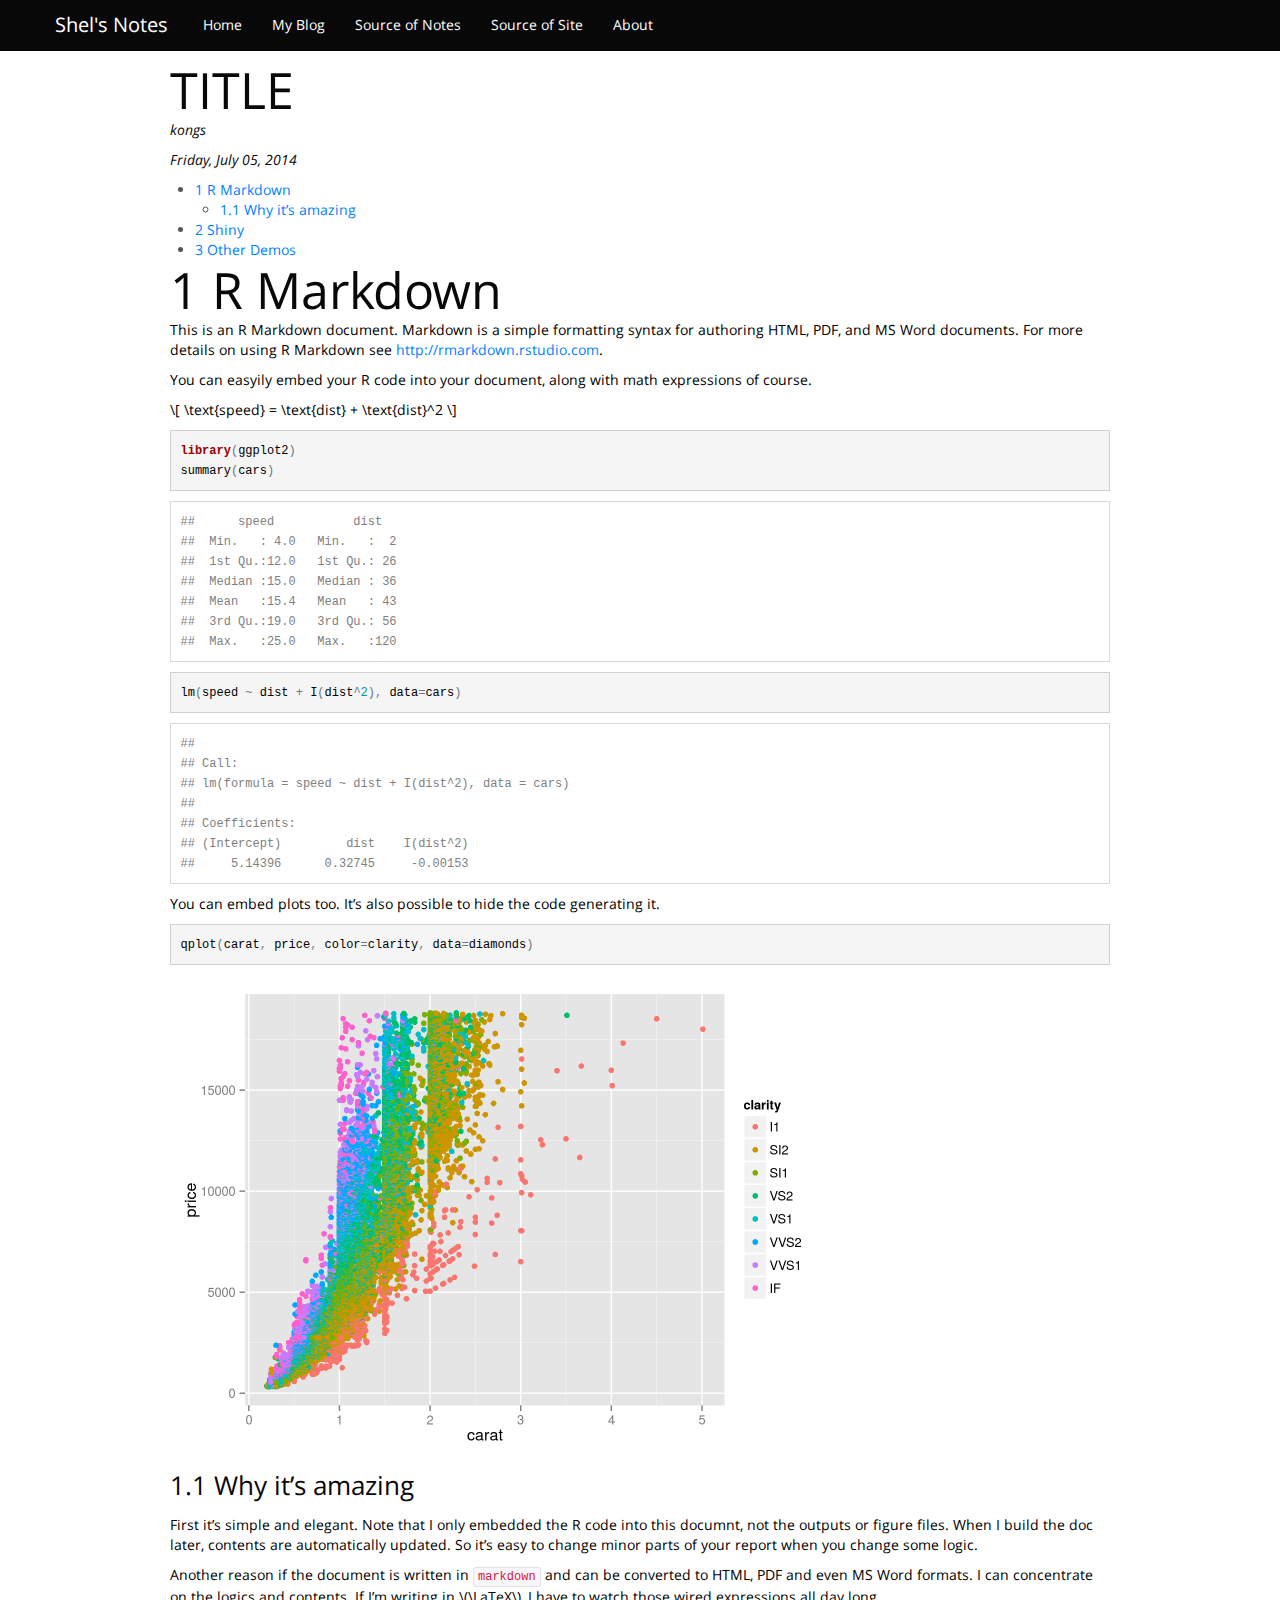
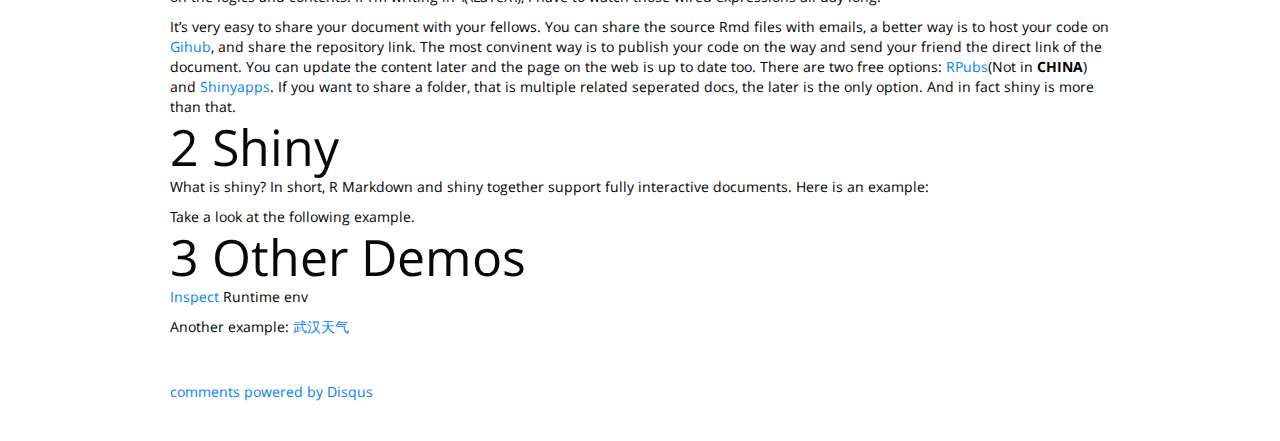
==== commit 435ede9c: "change style from flatly to cosmo" ====
--- a/_template.html
+++ b/_template.html
@@ -16,7 +16,7 @@
 
 <script src="libs/jquery-1.11.0/jquery.min.js"></script>
 <meta name="viewport" content="width=device-width, initial-scale=1.0" />
-<link href="libs/bootstrap-2.3.2/css/flatly.min.css" rel="stylesheet" />
+<link href="libs/bootstrap-2.3.2/css/cosmo.min.css" rel="stylesheet" />
 <link href="libs/bootstrap-2.3.2/css/bootstrap-responsive.min.css" rel="stylesheet" />
 <script src="libs/bootstrap-2.3.2/js/bootstrap.min.js"></script>
 
@@ -77,6 +77,7 @@
 </script>
 
 
+<link rel="stylesheet" href="include/custom.css" type="text/css" />
 
 </head>
 
@@ -100,14 +101,14 @@
         <span class="icon-bar"></span>
         <span class="icon-bar"></span>
       </button>
-      <a class="brand" href="/">Shel's Notes</a>
+      <a class="brand" href="/notes/">Shel's Notes</a>
       <div class="nav-collapse collapse">
         <ul class="nav">
-          <li><a href="/">Home</a></li>
+          <li><a href="/notes/">Home</a></li>
           <li><a href="http://kongscn.github.io/">My Blog</a></li>
           <li><a href='https://github.com/kongscn/notes'>Source of Notes</a></li>
           <li><a href='https://github.com/kongscn/notes/tree/gh-pages'>Source of Site</a></li>
-          <li><a href='/README.html'>About</a></li>
+          <li><a href='/notes/README.html'>About</a></li>
         </ul>
       </div><!--/.nav-collapse -->
     </div>
--- a/libs/bootstrap-2.3.2/css/cosmo.min.css
+++ b/libs/bootstrap-2.3.2/css/cosmo.min.css
@@ -0,0 +1,34 @@
+@font-face {
+  font-family: 'Open Sans';
+  font-style: normal;
+  font-weight: 400;
+  src: url(fonts/OpenSans.woff) format('woff'), url(fonts/OpenSans.ttf) format('truetype');
+}
+@font-face {
+  font-family: 'Open Sans';
+  font-style: normal;
+  font-weight: 700;
+  src: url(fonts/OpenSansBold.woff) format('woff'), url(fonts/OpenSansBold.ttf) format('truetype');
+}
+@font-face {
+  font-family: 'Open Sans';
+  font-style: italic;
+  font-weight: 400;
+  src: url(fonts/OpenSansItalic.woff) format('woff'), url(fonts/OpenSansItalic.ttf) format('truetype');
+}
+@font-face {
+  font-family: 'Open Sans';
+  font-style: italic;
+  font-weight: 700;
+  src: url(fonts/OpenSansBoldItalic.woff) format('woff'), url(fonts/OpenSansBoldItalic.ttf) format('truetype');
+}
+
+/*!
+ * Bootstrap v2.3.2
+ *
+ * Copyright 2013 Twitter, Inc
+ * Licensed under the Apache License v2.0
+ * http://www.apache.org/licenses/LICENSE-2.0
+ *
+ * Designed and built with all the love in the world by @mdo and @fat.
+ */.clearfix{*zoom:1}.clearfix:before,.clearfix:after{display:table;line-height:0;content:""}.clearfix:after{clear:both}.hide-text{font:0/0 a;color:transparent;text-shadow:none;background-color:transparent;border:0}.input-block-level{display:block;width:100%;min-height:30px;-webkit-box-sizing:border-box;-moz-box-sizing:border-box;box-sizing:border-box}article,aside,details,figcaption,figure,footer,header,hgroup,nav,section{display:block}audio,canvas,video{display:inline-block;*display:inline;*zoom:1}audio:not([controls]){display:none}html{font-size:100%;-webkit-text-size-adjust:100%;-ms-text-size-adjust:100%}a:focus{outline:thin dotted #333;outline:5px auto -webkit-focus-ring-color;outline-offset:-2px}a:hover,a:active{outline:0}sub,sup{position:relative;font-size:75%;line-height:0;vertical-align:baseline}sup{top:-0.5em}sub{bottom:-0.25em}img{width:auto\9;height:auto;max-width:100%;vertical-align:middle;border:0;-ms-interpolation-mode:bicubic}#map_canvas img,.google-maps img{max-width:none}button,input,select,textarea{margin:0;font-size:100%;vertical-align:middle}button,input{*overflow:visible;line-height:normal}button::-moz-focus-inner,input::-moz-focus-inner{padding:0;border:0}button,html input[type="button"],input[type="reset"],input[type="submit"]{cursor:pointer;-webkit-appearance:button}label,select,button,input[type="button"],input[type="reset"],input[type="submit"],input[type="radio"],input[type="checkbox"]{cursor:pointer}input[type="search"]{-webkit-box-sizing:content-box;-moz-box-sizing:content-box;box-sizing:content-box;-webkit-appearance:textfield}input[type="search"]::-webkit-search-decoration,input[type="search"]::-webkit-search-cancel-button{-webkit-appearance:none}textarea{overflow:auto;vertical-align:top}@media print{*{color:#000!important;text-shadow:none!important;background:transparent!important;box-shadow:none!important}a,a:visited{text-decoration:underline}a[href]:after{content:" (" attr(href) ")"}abbr[title]:after{content:" (" attr(title) ")"}.ir a:after,a[href^="javascript:"]:after,a[href^="#"]:after{content:""}pre,blockquote{border:1px solid #999;page-break-inside:avoid}thead{display:table-header-group}tr,img{page-break-inside:avoid}img{max-width:100%!important}@page{margin:.5cm}p,h2,h3{orphans:3;widows:3}h2,h3{page-break-after:avoid}}body{margin:0;font-family:"Open Sans",Calibri,Candara,Arial,sans-serif;font-size:14px;line-height:20px;color:#555;background-color:#fff}a{color:#007fff;text-decoration:none}a:hover,a:focus{color:#06c;text-decoration:underline}.img-rounded{-webkit-border-radius:6px;-moz-border-radius:6px;border-radius:6px}.img-polaroid{padding:4px;background-color:#fff;border:1px solid #ccc;border:1px solid rgba(0,0,0,0.2);-webkit-box-shadow:0 1px 3px rgba(0,0,0,0.1);-moz-box-shadow:0 1px 3px rgba(0,0,0,0.1);box-shadow:0 1px 3px rgba(0,0,0,0.1)}.img-circle{-webkit-border-radius:500px;-moz-border-radius:500px;border-radius:500px}.row{margin-left:-20px;*zoom:1}.row:before,.row:after{display:table;line-height:0;content:""}.row:after{clear:both}[class*="span"]{float:left;min-height:1px;margin-left:20px}.container,.navbar-static-top .container,.navbar-fixed-top .container,.navbar-fixed-bottom .container{width:940px}.span12{width:940px}.span11{width:860px}.span10{width:780px}.span9{width:700px}.span8{width:620px}.span7{width:540px}.span6{width:460px}.span5{width:380px}.span4{width:300px}.span3{width:220px}.span2{width:140px}.span1{width:60px}.offset12{margin-left:980px}.offset11{margin-left:900px}.offset10{margin-left:820px}.offset9{margin-left:740px}.offset8{margin-left:660px}.offset7{margin-left:580px}.offset6{margin-left:500px}.offset5{margin-left:420px}.offset4{margin-left:340px}.offset3{margin-left:260px}.offset2{margin-left:180px}.offset1{margin-left:100px}.row-fluid{width:100%;*zoom:1}.row-fluid:before,.row-fluid:after{display:table;line-height:0;content:""}.row-fluid:after{clear:both}.row-fluid [class*="span"]{display:block;float:left;width:100%;min-height:30px;margin-left:2.127659574468085%;*margin-left:2.074468085106383%;-webkit-box-sizing:border-box;-moz-box-sizing:border-box;box-sizing:border-box}.row-fluid [class*="span"]:first-child{margin-left:0}.row-fluid .controls-row [class*="span"]+[class*="span"]{margin-left:2.127659574468085%}.row-fluid .span12{width:100%;*width:99.94680851063829%}.row-fluid .span11{width:91.48936170212765%;*width:91.43617021276594%}.row-fluid .span10{width:82.97872340425532%;*width:82.92553191489361%}.row-fluid .span9{width:74.46808510638297%;*width:74.41489361702126%}.row-fluid .span8{width:65.95744680851064%;*width:65.90425531914893%}.row-fluid .span7{width:57.44680851063829%;*width:57.39361702127659%}.row-fluid .span6{width:48.93617021276595%;*width:48.88297872340425%}.row-fluid .span5{width:40.42553191489362%;*width:40.37234042553192%}.row-fluid .span4{width:31.914893617021278%;*width:31.861702127659576%}.row-fluid .span3{width:23.404255319148934%;*width:23.351063829787233%}.row-fluid .span2{width:14.893617021276595%;*width:14.840425531914894%}.row-fluid .span1{width:6.382978723404255%;*width:6.329787234042553%}.row-fluid .offset12{margin-left:104.25531914893617%;*margin-left:104.14893617021275%}.row-fluid .offset12:first-child{margin-left:102.12765957446808%;*margin-left:102.02127659574467%}.row-fluid .offset11{margin-left:95.74468085106382%;*margin-left:95.6382978723404%}.row-fluid .offset11:first-child{margin-left:93.61702127659574%;*margin-left:93.51063829787232%}.row-fluid .offset10{margin-left:87.23404255319149%;*margin-left:87.12765957446807%}.row-fluid .offset10:first-child{margin-left:85.1063829787234%;*margin-left:84.99999999999999%}.row-fluid .offset9{margin-left:78.72340425531914%;*margin-left:78.61702127659572%}.row-fluid .offset9:first-child{margin-left:76.59574468085106%;*margin-left:76.48936170212764%}.row-fluid .offset8{margin-left:70.2127659574468%;*margin-left:70.10638297872339%}.row-fluid .offset8:first-child{margin-left:68.08510638297872%;*margin-left:67.9787234042553%}.row-fluid .offset7{margin-left:61.70212765957446%;*margin-left:61.59574468085106%}.row-fluid .offset7:first-child{margin-left:59.574468085106375%;*margin-left:59.46808510638297%}.row-fluid .offset6{margin-left:53.191489361702125%;*margin-left:53.085106382978715%}.row-fluid .offset6:first-child{margin-left:51.063829787234035%;*margin-left:50.95744680851063%}.row-fluid .offset5{margin-left:44.68085106382979%;*margin-left:44.57446808510638%}.row-fluid .offset5:first-child{margin-left:42.5531914893617%;*margin-left:42.4468085106383%}.row-fluid .offset4{margin-left:36.170212765957444%;*margin-left:36.06382978723405%}.row-fluid .offset4:first-child{margin-left:34.04255319148936%;*margin-left:33.93617021276596%}.row-fluid .offset3{margin-left:27.659574468085104%;*margin-left:27.5531914893617%}.row-fluid .offset3:first-child{margin-left:25.53191489361702%;*margin-left:25.425531914893618%}.row-fluid .offset2{margin-left:19.148936170212764%;*margin-left:19.04255319148936%}.row-fluid .offset2:first-child{margin-left:17.02127659574468%;*margin-left:16.914893617021278%}.row-fluid .offset1{margin-left:10.638297872340425%;*margin-left:10.53191489361702%}.row-fluid .offset1:first-child{margin-left:8.51063829787234%;*margin-left:8.404255319148938%}[class*="span"].hide,.row-fluid [class*="span"].hide{display:none}[class*="span"].pull-right,.row-fluid [class*="span"].pull-right{float:right}.container{margin-right:auto;margin-left:auto;*zoom:1}.container:before,.container:after{display:table;line-height:0;content:""}.container:after{clear:both}.container-fluid{padding-right:20px;padding-left:20px;*zoom:1}.container-fluid:before,.container-fluid:after{display:table;line-height:0;content:""}.container-fluid:after{clear:both}p{margin:0 0 10px}.lead{margin-bottom:20px;font-size:21px;font-weight:200;line-height:30px}small{font-size:85%}strong{font-weight:bold}em{font-style:italic}cite{font-style:normal}.muted{color:#dfdfdf}a.muted:hover,a.muted:focus{color:#c6c6c6}.text-warning{color:#fff}a.text-warning:hover,a.text-warning:focus{color:#e6e6e6}.text-error{color:#fff}a.text-error:hover,a.text-error:focus{color:#e6e6e6}.text-info{color:#fff}a.text-info:hover,a.text-info:focus{color:#e6e6e6}.text-success{color:#fff}a.text-success:hover,a.text-success:focus{color:#e6e6e6}.text-left{text-align:left}.text-right{text-align:right}.text-center{text-align:center}h1,h2,h3,h4,h5,h6{margin:10px 0;font-family:inherit;font-weight:300;line-height:20px;color:#080808;text-rendering:optimizelegibility}h1 small,h2 small,h3 small,h4 small,h5 small,h6 small{font-weight:normal;line-height:1;color:#dfdfdf}h1,h2,h3{line-height:40px}h1{font-size:38.5px}h2{font-size:31.5px}h3{font-size:24.5px}h4{font-size:17.5px}h5{font-size:14px}h6{font-size:11.9px}h1 small{font-size:24.5px}h2 small{font-size:17.5px}h3 small{font-size:14px}h4 small{font-size:14px}.page-header{padding-bottom:9px;margin:20px 0 30px;border-bottom:1px solid #eee}ul,ol{padding:0;margin:0 0 10px 25px}ul ul,ul ol,ol ol,ol ul{margin-bottom:0}li{line-height:20px}ul.unstyled,ol.unstyled{margin-left:0;list-style:none}ul.inline,ol.inline{margin-left:0;list-style:none}ul.inline>li,ol.inline>li{display:inline-block;*display:inline;padding-right:5px;padding-left:5px;*zoom:1}dl{margin-bottom:20px}dt,dd{line-height:20px}dt{font-weight:bold}dd{margin-left:10px}.dl-horizontal{*zoom:1}.dl-horizontal:before,.dl-horizontal:after{display:table;line-height:0;content:""}.dl-horizontal:after{clear:both}.dl-horizontal dt{float:left;width:160px;overflow:hidden;clear:left;text-align:right;text-overflow:ellipsis;white-space:nowrap}.dl-horizontal dd{margin-left:180px}hr{margin:20px 0;border:0;border-top:1px solid #eee;border-bottom:1px solid #fff}abbr[title],abbr[data-original-title]{cursor:help;border-bottom:1px dotted #dfdfdf}abbr.initialism{font-size:90%;text-transform:uppercase}blockquote{padding:0 0 0 15px;margin:0 0 20px;border-left:5px solid #eee}blockquote p{margin-bottom:0;font-size:17.5px;font-weight:300;line-height:1.25}blockquote small{display:block;line-height:20px;color:#dfdfdf}blockquote small:before{content:'\2014 \00A0'}blockquote.pull-right{float:right;padding-right:15px;padding-left:0;border-right:5px solid #eee;border-left:0}blockquote.pull-right p,blockquote.pull-right small{text-align:right}blockquote.pull-right small:before{content:''}blockquote.pull-right small:after{content:'\00A0 \2014'}q:before,q:after,blockquote:before,blockquote:after{content:""}address{display:block;margin-bottom:20px;font-style:normal;line-height:20px}code,pre{padding:0 3px 2px;font-family:monospace;font-size:12px;color:#999;-webkit-border-radius:3px;-moz-border-radius:3px;border-radius:3px}code{padding:2px 4px;color:#d14;white-space:nowrap;background-color:#f7f7f9;border:1px solid #e1e1e8}pre{display:block;padding:9.5px;margin:0 0 10px;font-size:13px;line-height:20px;word-break:break-all;word-wrap:break-word;white-space:pre;white-space:pre-wrap;background-color:#f5f5f5;border:1px solid #ccc;border:1px solid rgba(0,0,0,0.15);-webkit-border-radius:0;-moz-border-radius:0;border-radius:0}pre.prettyprint{margin-bottom:20px}pre code{padding:0;color:inherit;white-space:pre;white-space:pre-wrap;background-color:transparent;border:0}.pre-scrollable{max-height:340px;overflow-y:scroll}form{margin:0 0 20px}fieldset{padding:0;margin:0;border:0}legend{display:block;width:100%;padding:0;margin-bottom:20px;font-size:21px;line-height:40px;color:#999;border:0;border-bottom:1px solid #e5e5e5}legend small{font-size:15px;color:#dfdfdf}label,input,button,select,textarea{font-size:14px;font-weight:normal;line-height:20px}input,button,select,textarea{font-family:"Open Sans",Calibri,Candara,Arial,sans-serif}label{display:block;margin-bottom:5px}select,textarea,input[type="text"],input[type="password"],input[type="datetime"],input[type="datetime-local"],input[type="date"],input[type="month"],input[type="time"],input[type="week"],input[type="number"],input[type="email"],input[type="url"],input[type="search"],input[type="tel"],input[type="color"],.uneditable-input{display:inline-block;height:20px;padding:4px 6px;margin-bottom:10px;font-size:14px;line-height:20px;color:#bbb;vertical-align:middle;-webkit-border-radius:0;-moz-border-radius:0;border-radius:0}input,textarea,.uneditable-input{width:206px}textarea{height:auto}textarea,input[type="text"],input[type="password"],input[type="datetime"],input[type="datetime-local"],input[type="date"],input[type="month"],input[type="time"],input[type="week"],input[type="number"],input[type="email"],input[type="url"],input[type="search"],input[type="tel"],input[type="color"],.uneditable-input{background-color:#fff;border:1px solid #bbb;-webkit-box-shadow:inset 0 1px 1px rgba(0,0,0,0.075);-moz-box-shadow:inset 0 1px 1px rgba(0,0,0,0.075);box-shadow:inset 0 1px 1px rgba(0,0,0,0.075);-webkit-transition:border linear .2s,box-shadow linear .2s;-moz-transition:border linear .2s,box-shadow linear .2s;-o-transition:border linear .2s,box-shadow linear .2s;transition:border linear .2s,box-shadow linear .2s}textarea:focus,input[type="text"]:focus,input[type="password"]:focus,input[type="datetime"]:focus,input[type="datetime-local"]:focus,input[type="date"]:focus,input[type="month"]:focus,input[type="time"]:focus,input[type="week"]:focus,input[type="number"]:focus,input[type="email"]:focus,input[type="url"]:focus,input[type="search"]:focus,input[type="tel"]:focus,input[type="color"]:focus,.uneditable-input:focus{border-color:rgba(82,168,236,0.8);outline:0;outline:thin dotted \9;-webkit-box-shadow:inset 0 1px 1px rgba(0,0,0,0.075),0 0 8px rgba(82,168,236,0.6);-moz-box-shadow:inset 0 1px 1px rgba(0,0,0,0.075),0 0 8px rgba(82,168,236,0.6);box-shadow:inset 0 1px 1px rgba(0,0,0,0.075),0 0 8px rgba(82,168,236,0.6)}input[type="radio"],input[type="checkbox"]{margin:4px 0 0;margin-top:1px \9;*margin-top:0;line-height:normal}input[type="file"],input[type="image"],input[type="submit"],input[type="reset"],input[type="button"],input[type="radio"],input[type="checkbox"]{width:auto}select,input[type="file"]{height:30px;*margin-top:4px;line-height:30px}select{width:220px;background-color:#fff;border:1px solid #bbb}select[multiple],select[size]{height:auto}select:focus,input[type="file"]:focus,input[type="radio"]:focus,input[type="checkbox"]:focus{outline:thin dotted #333;outline:5px auto -webkit-focus-ring-color;outline-offset:-2px}.uneditable-input,.uneditable-textarea{color:#dfdfdf;cursor:not-allowed;background-color:#fcfcfc;border-color:#bbb;-webkit-box-shadow:inset 0 1px 2px rgba(0,0,0,0.025);-moz-box-shadow:inset 0 1px 2px rgba(0,0,0,0.025);box-shadow:inset 0 1px 2px rgba(0,0,0,0.025)}.uneditable-input{overflow:hidden;white-space:nowrap}.uneditable-textarea{width:auto;height:auto}input:-moz-placeholder,textarea:-moz-placeholder{color:#bbb}input:-ms-input-placeholder,textarea:-ms-input-placeholder{color:#bbb}input::-webkit-input-placeholder,textarea::-webkit-input-placeholder{color:#bbb}.radio,.checkbox{min-height:20px;padding-left:20px}.radio input[type="radio"],.checkbox input[type="checkbox"]{float:left;margin-left:-20px}.controls>.radio:first-child,.controls>.checkbox:first-child{padding-top:5px}.radio.inline,.checkbox.inline{display:inline-block;padding-top:5px;margin-bottom:0;vertical-align:middle}.radio.inline+.radio.inline,.checkbox.inline+.checkbox.inline{margin-left:10px}.input-mini{width:60px}.input-small{width:90px}.input-medium{width:150px}.input-large{width:210px}.input-xlarge{width:270px}.input-xxlarge{width:530px}input[class*="span"],select[class*="span"],textarea[class*="span"],.uneditable-input[class*="span"],.row-fluid input[class*="span"],.row-fluid select[class*="span"],.row-fluid textarea[class*="span"],.row-fluid .uneditable-input[class*="span"]{float:none;margin-left:0}.input-append input[class*="span"],.input-append .uneditable-input[class*="span"],.input-prepend input[class*="span"],.input-prepend .uneditable-input[class*="span"],.row-fluid input[class*="span"],.row-fluid select[class*="span"],.row-fluid textarea[class*="span"],.row-fluid .uneditable-input[class*="span"],.row-fluid .input-prepend [class*="span"],.row-fluid .input-append [class*="span"]{display:inline-block}input,textarea,.uneditable-input{margin-left:0}.controls-row [class*="span"]+[class*="span"]{margin-left:20px}input.span12,textarea.span12,.uneditable-input.span12{width:926px}input.span11,textarea.span11,.uneditable-input.span11{width:846px}input.span10,textarea.span10,.uneditable-input.span10{width:766px}input.span9,textarea.span9,.uneditable-input.span9{width:686px}input.span8,textarea.span8,.uneditable-input.span8{width:606px}input.span7,textarea.span7,.uneditable-input.span7{width:526px}input.span6,textarea.span6,.uneditable-input.span6{width:446px}input.span5,textarea.span5,.uneditable-input.span5{width:366px}input.span4,textarea.span4,.uneditable-input.span4{width:286px}input.span3,textarea.span3,.uneditable-input.span3{width:206px}input.span2,textarea.span2,.uneditable-input.span2{width:126px}input.span1,textarea.span1,.uneditable-input.span1{width:46px}.controls-row{*zoom:1}.controls-row:before,.controls-row:after{display:table;line-height:0;content:""}.controls-row:after{clear:both}.controls-row [class*="span"],.row-fluid .controls-row [class*="span"]{float:left}.controls-row .checkbox[class*="span"],.controls-row .radio[class*="span"]{padding-top:5px}input[disabled],select[disabled],textarea[disabled],input[readonly],select[readonly],textarea[readonly]{cursor:not-allowed;background-color:#eee}input[type="radio"][disabled],input[type="checkbox"][disabled],input[type="radio"][readonly],input[type="checkbox"][readonly]{background-color:transparent}.control-group.warning .control-label,.control-group.warning .help-block,.control-group.warning .help-inline{color:#fff}.control-group.warning .checkbox,.control-group.warning .radio,.control-group.warning input,.control-group.warning select,.control-group.warning textarea{color:#fff}.control-group.warning input,.control-group.warning select,.control-group.warning textarea{border-color:#fff;-webkit-box-shadow:inset 0 1px 1px rgba(0,0,0,0.075);-moz-box-shadow:inset 0 1px 1px rgba(0,0,0,0.075);box-shadow:inset 0 1px 1px rgba(0,0,0,0.075)}.control-group.warning input:focus,.control-group.warning select:focus,.control-group.warning textarea:focus{border-color:#e6e6e6;-webkit-box-shadow:inset 0 1px 1px rgba(0,0,0,0.075),0 0 6px #fff;-moz-box-shadow:inset 0 1px 1px rgba(0,0,0,0.075),0 0 6px #fff;box-shadow:inset 0 1px 1px rgba(0,0,0,0.075),0 0 6px #fff}.control-group.warning .input-prepend .add-on,.control-group.warning .input-append .add-on{color:#fff;background-color:#ff7518;border-color:#fff}.control-group.error .control-label,.control-group.error .help-block,.control-group.error .help-inline{color:#fff}.control-group.error .checkbox,.control-group.error .radio,.control-group.error input,.control-group.error select,.control-group.error textarea{color:#fff}.control-group.error input,.control-group.error select,.control-group.error textarea{border-color:#fff;-webkit-box-shadow:inset 0 1px 1px rgba(0,0,0,0.075);-moz-box-shadow:inset 0 1px 1px rgba(0,0,0,0.075);box-shadow:inset 0 1px 1px rgba(0,0,0,0.075)}.control-group.error input:focus,.control-group.error select:focus,.control-group.error textarea:focus{border-color:#e6e6e6;-webkit-box-shadow:inset 0 1px 1px rgba(0,0,0,0.075),0 0 6px #fff;-moz-box-shadow:inset 0 1px 1px rgba(0,0,0,0.075),0 0 6px #fff;box-shadow:inset 0 1px 1px rgba(0,0,0,0.075),0 0 6px #fff}.control-group.error .input-prepend .add-on,.control-group.error .input-append .add-on{color:#fff;background-color:#ff0039;border-color:#fff}.control-group.success .control-label,.control-group.success .help-block,.control-group.success .help-inline{color:#fff}.control-group.success .checkbox,.control-group.success .radio,.control-group.success input,.control-group.success select,.control-group.success textarea{color:#fff}.control-group.success input,.control-group.success select,.control-group.success textarea{border-color:#fff;-webkit-box-shadow:inset 0 1px 1px rgba(0,0,0,0.075);-moz-box-shadow:inset 0 1px 1px rgba(0,0,0,0.075);box-shadow:inset 0 1px 1px rgba(0,0,0,0.075)}.control-group.success input:focus,.control-group.success select:focus,.control-group.success textarea:focus{border-color:#e6e6e6;-webkit-box-shadow:inset 0 1px 1px rgba(0,0,0,0.075),0 0 6px #fff;-moz-box-shadow:inset 0 1px 1px rgba(0,0,0,0.075),0 0 6px #fff;box-shadow:inset 0 1px 1px rgba(0,0,0,0.075),0 0 6px #fff}.control-group.success .input-prepend .add-on,.control-group.success .input-append .add-on{color:#fff;background-color:#3fb618;border-color:#fff}.control-group.info .control-label,.control-group.info .help-block,.control-group.info .help-inline{color:#fff}.control-group.info .checkbox,.control-group.info .radio,.control-group.info input,.control-group.info select,.control-group.info textarea{color:#fff}.control-group.info input,.control-group.info select,.control-group.info textarea{border-color:#fff;-webkit-box-shadow:inset 0 1px 1px rgba(0,0,0,0.075);-moz-box-shadow:inset 0 1px 1px rgba(0,0,0,0.075);box-shadow:inset 0 1px 1px rgba(0,0,0,0.075)}.control-group.info input:focus,.control-group.info select:focus,.control-group.info textarea:focus{border-color:#e6e6e6;-webkit-box-shadow:inset 0 1px 1px rgba(0,0,0,0.075),0 0 6px #fff;-moz-box-shadow:inset 0 1px 1px rgba(0,0,0,0.075),0 0 6px #fff;box-shadow:inset 0 1px 1px rgba(0,0,0,0.075),0 0 6px #fff}.control-group.info .input-prepend .add-on,.control-group.info .input-append .add-on{color:#fff;background-color:#9954bb;border-color:#fff}input:focus:invalid,textarea:focus:invalid,select:focus:invalid{color:#b94a48;border-color:#ee5f5b}input:focus:invalid:focus,textarea:focus:invalid:focus,select:focus:invalid:focus{border-color:#e9322d;-webkit-box-shadow:0 0 6px #f8b9b7;-moz-box-shadow:0 0 6px #f8b9b7;box-shadow:0 0 6px #f8b9b7}.form-actions{padding:19px 20px 20px;margin-top:20px;margin-bottom:20px;background-color:#f5f5f5;border-top:1px solid #e5e5e5;*zoom:1}.form-actions:before,.form-actions:after{display:table;line-height:0;content:""}.form-actions:after{clear:both}.help-block,.help-inline{color:#7b7b7b}.help-block{display:block;margin-bottom:10px}.help-inline{display:inline-block;*display:inline;padding-left:5px;vertical-align:middle;*zoom:1}.input-append,.input-prepend{display:inline-block;margin-bottom:10px;font-size:0;white-space:nowrap;vertical-align:middle}.input-append input,.input-prepend input,.input-append select,.input-prepend select,.input-append .uneditable-input,.input-prepend .uneditable-input,.input-append .dropdown-menu,.input-prepend .dropdown-menu,.input-append .popover,.input-prepend .popover{font-size:14px}.input-append input,.input-prepend input,.input-append select,.input-prepend select,.input-append .uneditable-input,.input-prepend .uneditable-input{position:relative;margin-bottom:0;*margin-left:0;vertical-align:top;-webkit-border-radius:0;-moz-border-radius:0;border-radius:0}.input-append input:focus,.input-prepend input:focus,.input-append select:focus,.input-prepend select:focus,.input-append .uneditable-input:focus,.input-prepend .uneditable-input:focus{z-index:2}.input-append .add-on,.input-prepend .add-on{display:inline-block;width:auto;height:20px;min-width:16px;padding:4px 5px;font-size:14px;font-weight:normal;line-height:20px;text-align:center;text-shadow:0 1px 0 #fff;background-color:#eee;border:1px solid #ccc}.input-append .add-on,.input-prepend .add-on,.input-append .btn,.input-prepend .btn,.input-append .btn-group>.dropdown-toggle,.input-prepend .btn-group>.dropdown-toggle{vertical-align:top;-webkit-border-radius:0;-moz-border-radius:0;border-radius:0}.input-append .active,.input-prepend .active{background-color:#96ed7a;border-color:#3fb618}.input-prepend .add-on,.input-prepend .btn{margin-right:-1px}.input-prepend .add-on:first-child,.input-prepend .btn:first-child{-webkit-border-radius:0;-moz-border-radius:0;border-radius:0}.input-append input,.input-append select,.input-append .uneditable-input{-webkit-border-radius:0;-moz-border-radius:0;border-radius:0}.input-append input+.btn-group .btn:last-child,.input-append select+.btn-group .btn:last-child,.input-append .uneditable-input+.btn-group .btn:last-child{-webkit-border-radius:0;-moz-border-radius:0;border-radius:0}.input-append .add-on,.input-append .btn,.input-append .btn-group{margin-left:-1px}.input-append .add-on:last-child,.input-append .btn:last-child,.input-append .btn-group:last-child>.dropdown-toggle{-webkit-border-radius:0;-moz-border-radius:0;border-radius:0}.input-prepend.input-append input,.input-prepend.input-append select,.input-prepend.input-append .uneditable-input{-webkit-border-radius:0;-moz-border-radius:0;border-radius:0}.input-prepend.input-append input+.btn-group .btn,.input-prepend.input-append select+.btn-group .btn,.input-prepend.input-append .uneditable-input+.btn-group .btn{-webkit-border-radius:0;-moz-border-radius:0;border-radius:0}.input-prepend.input-append .add-on:first-child,.input-prepend.input-append .btn:first-child{margin-right:-1px;-webkit-border-radius:0;-moz-border-radius:0;border-radius:0}.input-prepend.input-append .add-on:last-child,.input-prepend.input-append .btn:last-child{margin-left:-1px;-webkit-border-radius:0;-moz-border-radius:0;border-radius:0}.input-prepend.input-append .btn-group:first-child{margin-left:0}input.search-query{padding-right:14px;padding-right:4px \9;padding-left:14px;padding-left:4px \9;margin-bottom:0;-webkit-border-radius:15px;-moz-border-radius:15px;border-radius:15px}.form-search .input-append .search-query,.form-search .input-prepend .search-query{-webkit-border-radius:0;-moz-border-radius:0;border-radius:0}.form-search .input-append .search-query{-webkit-border-radius:14px 0 0 14px;-moz-border-radius:14px 0 0 14px;border-radius:14px 0 0 14px}.form-search .input-append .btn{-webkit-border-radius:0 14px 14px 0;-moz-border-radius:0 14px 14px 0;border-radius:0 14px 14px 0}.form-search .input-prepend .search-query{-webkit-border-radius:0 14px 14px 0;-moz-border-radius:0 14px 14px 0;border-radius:0 14px 14px 0}.form-search .input-prepend .btn{-webkit-border-radius:14px 0 0 14px;-moz-border-radius:14px 0 0 14px;border-radius:14px 0 0 14px}.form-search input,.form-inline input,.form-horizontal input,.form-search textarea,.form-inline textarea,.form-horizontal textarea,.form-search select,.form-inline select,.form-horizontal select,.form-search .help-inline,.form-inline .help-inline,.form-horizontal .help-inline,.form-search .uneditable-input,.form-inline .uneditable-input,.form-horizontal .uneditable-input,.form-search .input-prepend,.form-inline .input-prepend,.form-horizontal .input-prepend,.form-search .input-append,.form-inline .input-append,.form-horizontal .input-append{display:inline-block;*display:inline;margin-bottom:0;vertical-align:middle;*zoom:1}.form-search .hide,.form-inline .hide,.form-horizontal .hide{display:none}.form-search label,.form-inline label,.form-search .btn-group,.form-inline .btn-group{display:inline-block}.form-search .input-append,.form-inline .input-append,.form-search .input-prepend,.form-inline .input-prepend{margin-bottom:0}.form-search .radio,.form-search .checkbox,.form-inline .radio,.form-inline .checkbox{padding-left:0;margin-bottom:0;vertical-align:middle}.form-search .radio input[type="radio"],.form-search .checkbox input[type="checkbox"],.form-inline .radio input[type="radio"],.form-inline .checkbox input[type="checkbox"]{float:left;margin-right:3px;margin-left:0}.control-group{margin-bottom:10px}legend+.control-group{margin-top:20px;-webkit-margin-top-collapse:separate}.form-horizontal .control-group{margin-bottom:20px;*zoom:1}.form-horizontal .control-group:before,.form-horizontal .control-group:after{display:table;line-height:0;content:""}.form-horizontal .control-group:after{clear:both}.form-horizontal .control-label{float:left;width:160px;padding-top:5px;text-align:right}.form-horizontal .controls{*display:inline-block;*padding-left:20px;margin-left:180px;*margin-left:0}.form-horizontal .controls:first-child{*padding-left:180px}.form-horizontal .help-block{margin-bottom:0}.form-horizontal input+.help-block,.form-horizontal select+.help-block,.form-horizontal textarea+.help-block,.form-horizontal .uneditable-input+.help-block,.form-horizontal .input-prepend+.help-block,.form-horizontal .input-append+.help-block{margin-top:10px}.form-horizontal .form-actions{padding-left:180px}table{max-width:100%;background-color:transparent;border-collapse:collapse;border-spacing:0}.table{width:100%;margin-bottom:20px}.table th,.table td{padding:8px;line-height:20px;vertical-align:top;border-top:1px solid #ddd}.table th{font-weight:bold}.table thead th{vertical-align:bottom}.table caption+thead tr:first-child th,.table caption+thead tr:first-child td,.table colgroup+thead tr:first-child th,.table colgroup+thead tr:first-child td,.table thead:first-child tr:first-child th,.table thead:first-child tr:first-child td{border-top:0}.table tbody+tbody{border-top:2px solid #ddd}.table .table{background-color:#fff}.table-condensed th,.table-condensed td{padding:4px 5px}.table-bordered{border:1px solid #ddd;border-collapse:separate;*border-collapse:collapse;border-left:0;-webkit-border-radius:0;-moz-border-radius:0;border-radius:0}.table-bordered th,.table-bordered td{border-left:1px solid #ddd}.table-bordered caption+thead tr:first-child th,.table-bordered caption+tbody tr:first-child th,.table-bordered caption+tbody tr:first-child td,.table-bordered colgroup+thead tr:first-child th,.table-bordered colgroup+tbody tr:first-child th,.table-bordered colgroup+tbody tr:first-child td,.table-bordered thead:first-child tr:first-child th,.table-bordered tbody:first-child tr:first-child th,.table-bordered tbody:first-child tr:first-child td{border-top:0}.table-bordered thead:first-child tr:first-child>th:first-child,.table-bordered tbody:first-child tr:first-child>td:first-child,.table-bordered tbody:first-child tr:first-child>th:first-child{-webkit-border-top-left-radius:0;border-top-left-radius:0;-moz-border-radius-topleft:0}.table-bordered thead:first-child tr:first-child>th:last-child,.table-bordered tbody:first-child tr:first-child>td:last-child,.table-bordered tbody:first-child tr:first-child>th:last-child{-webkit-border-top-right-radius:0;border-top-right-radius:0;-moz-border-radius-topright:0}.table-bordered thead:last-child tr:last-child>th:first-child,.table-bordered tbody:last-child tr:last-child>td:first-child,.table-bordered tbody:last-child tr:last-child>th:first-child,.table-bordered tfoot:last-child tr:last-child>td:first-child,.table-bordered tfoot:last-child tr:last-child>th:first-child{-webkit-border-bottom-left-radius:0;border-bottom-left-radius:0;-moz-border-radius-bottomleft:0}.table-bordered thead:last-child tr:last-child>th:last-child,.table-bordered tbody:last-child tr:last-child>td:last-child,.table-bordered tbody:last-child tr:last-child>th:last-child,.table-bordered tfoot:last-child tr:last-child>td:last-child,.table-bordered tfoot:last-child tr:last-child>th:last-child{-webkit-border-bottom-right-radius:0;border-bottom-right-radius:0;-moz-border-radius-bottomright:0}.table-bordered tfoot+tbody:last-child tr:last-child td:first-child{-webkit-border-bottom-left-radius:0;border-bottom-left-radius:0;-moz-border-radius-bottomleft:0}.table-bordered tfoot+tbody:last-child tr:last-child td:last-child{-webkit-border-bottom-right-radius:0;border-bottom-right-radius:0;-moz-border-radius-bottomright:0}.table-bordered caption+thead tr:first-child th:first-child,.table-bordered caption+tbody tr:first-child td:first-child,.table-bordered colgroup+thead tr:first-child th:first-child,.table-bordered colgroup+tbody tr:first-child td:first-child{-webkit-border-top-left-radius:0;border-top-left-radius:0;-moz-border-radius-topleft:0}.table-bordered caption+thead tr:first-child th:last-child,.table-bordered caption+tbody tr:first-child td:last-child,.table-bordered colgroup+thead tr:first-child th:last-child,.table-bordered colgroup+tbody tr:first-child td:last-child{-webkit-border-top-right-radius:0;border-top-right-radius:0;-moz-border-radius-topright:0}.table-striped tbody>tr:nth-child(odd)>td,.table-striped tbody>tr:nth-child(odd)>th{background-color:#f9f9f9}.table-hover tbody tr:hover>td,.table-hover tbody tr:hover>th{background-color:#e8f8fd}table td[class*="span"],table th[class*="span"],.row-fluid table td[class*="span"],.row-fluid table th[class*="span"]{display:table-cell;float:none;margin-left:0}.table td.span1,.table th.span1{float:none;width:44px;margin-left:0}.table td.span2,.table th.span2{float:none;width:124px;margin-left:0}.table td.span3,.table th.span3{float:none;width:204px;margin-left:0}.table td.span4,.table th.span4{float:none;width:284px;margin-left:0}.table td.span5,.table th.span5{float:none;width:364px;margin-left:0}.table td.span6,.table th.span6{float:none;width:444px;margin-left:0}.table td.span7,.table th.span7{float:none;width:524px;margin-left:0}.table td.span8,.table th.span8{float:none;width:604px;margin-left:0}.table td.span9,.table th.span9{float:none;width:684px;margin-left:0}.table td.span10,.table th.span10{float:none;width:764px;margin-left:0}.table td.span11,.table th.span11{float:none;width:844px;margin-left:0}.table td.span12,.table th.span12{float:none;width:924px;margin-left:0}.table tbody tr.success>td{background-color:#3fb618}.table tbody tr.error>td{background-color:#ff0039}.table tbody tr.warning>td{background-color:#ff7518}.table tbody tr.info>td{background-color:#9954bb}.table-hover tbody tr.success:hover>td{background-color:#379f15}.table-hover tbody tr.error:hover>td{background-color:#e60033}.table-hover tbody tr.warning:hover>td{background-color:#fe6600}.table-hover tbody tr.info:hover>td{background-color:#8d46b0}[class^="icon-"],[class*=" icon-"]{display:inline-block;width:14px;height:14px;margin-top:1px;*margin-right:.3em;line-height:14px;vertical-align:text-top;background-image:url("../img/glyphicons-halflings.png");background-position:14px 14px;background-repeat:no-repeat}.icon-white,.nav-pills>.active>a>[class^="icon-"],.nav-pills>.active>a>[class*=" icon-"],.nav-list>.active>a>[class^="icon-"],.nav-list>.active>a>[class*=" icon-"],.navbar-inverse .nav>.active>a>[class^="icon-"],.navbar-inverse .nav>.active>a>[class*=" icon-"],.dropdown-menu>li>a:hover>[class^="icon-"],.dropdown-menu>li>a:focus>[class^="icon-"],.dropdown-menu>li>a:hover>[class*=" icon-"],.dropdown-menu>li>a:focus>[class*=" icon-"],.dropdown-menu>.active>a>[class^="icon-"],.dropdown-menu>.active>a>[class*=" icon-"],.dropdown-submenu:hover>a>[class^="icon-"],.dropdown-submenu:focus>a>[class^="icon-"],.dropdown-submenu:hover>a>[class*=" icon-"],.dropdown-submenu:focus>a>[class*=" icon-"]{background-image:url("../img/glyphicons-halflings-white.png")}.icon-glass{background-position:0 0}.icon-music{background-position:-24px 0}.icon-search{background-position:-48px 0}.icon-envelope{background-position:-72px 0}.icon-heart{background-position:-96px 0}.icon-star{background-position:-120px 0}.icon-star-empty{background-position:-144px 0}.icon-user{background-position:-168px 0}.icon-film{background-position:-192px 0}.icon-th-large{background-position:-216px 0}.icon-th{background-position:-240px 0}.icon-th-list{background-position:-264px 0}.icon-ok{background-position:-288px 0}.icon-remove{background-position:-312px 0}.icon-zoom-in{background-position:-336px 0}.icon-zoom-out{background-position:-360px 0}.icon-off{background-position:-384px 0}.icon-signal{background-position:-408px 0}.icon-cog{background-position:-432px 0}.icon-trash{background-position:-456px 0}.icon-home{background-position:0 -24px}.icon-file{background-position:-24px -24px}.icon-time{background-position:-48px -24px}.icon-road{background-position:-72px -24px}.icon-download-alt{background-position:-96px -24px}.icon-download{background-position:-120px -24px}.icon-upload{background-position:-144px -24px}.icon-inbox{background-position:-168px -24px}.icon-play-circle{background-position:-192px -24px}.icon-repeat{background-position:-216px -24px}.icon-refresh{background-position:-240px -24px}.icon-list-alt{background-position:-264px -24px}.icon-lock{background-position:-287px -24px}.icon-flag{background-position:-312px -24px}.icon-headphones{background-position:-336px -24px}.icon-volume-off{background-position:-360px -24px}.icon-volume-down{background-position:-384px -24px}.icon-volume-up{background-position:-408px -24px}.icon-qrcode{background-position:-432px -24px}.icon-barcode{background-position:-456px -24px}.icon-tag{background-position:0 -48px}.icon-tags{background-position:-25px -48px}.icon-book{background-position:-48px -48px}.icon-bookmark{background-position:-72px -48px}.icon-print{background-position:-96px -48px}.icon-camera{background-position:-120px -48px}.icon-font{background-position:-144px -48px}.icon-bold{background-position:-167px -48px}.icon-italic{background-position:-192px -48px}.icon-text-height{background-position:-216px -48px}.icon-text-width{background-position:-240px -48px}.icon-align-left{background-position:-264px -48px}.icon-align-center{background-position:-288px -48px}.icon-align-right{background-position:-312px -48px}.icon-align-justify{background-position:-336px -48px}.icon-list{background-position:-360px -48px}.icon-indent-left{background-position:-384px -48px}.icon-indent-right{background-position:-408px -48px}.icon-facetime-video{background-position:-432px -48px}.icon-picture{background-position:-456px -48px}.icon-pencil{background-position:0 -72px}.icon-map-marker{background-position:-24px -72px}.icon-adjust{background-position:-48px -72px}.icon-tint{background-position:-72px -72px}.icon-edit{background-position:-96px -72px}.icon-share{background-position:-120px -72px}.icon-check{background-position:-144px -72px}.icon-move{background-position:-168px -72px}.icon-step-backward{background-position:-192px -72px}.icon-fast-backward{background-position:-216px -72px}.icon-backward{background-position:-240px -72px}.icon-play{background-position:-264px -72px}.icon-pause{background-position:-288px -72px}.icon-stop{background-position:-312px -72px}.icon-forward{background-position:-336px -72px}.icon-fast-forward{background-position:-360px -72px}.icon-step-forward{background-position:-384px -72px}.icon-eject{background-position:-408px -72px}.icon-chevron-left{background-position:-432px -72px}.icon-chevron-right{background-position:-456px -72px}.icon-plus-sign{background-position:0 -96px}.icon-minus-sign{background-position:-24px -96px}.icon-remove-sign{background-position:-48px -96px}.icon-ok-sign{background-position:-72px -96px}.icon-question-sign{background-position:-96px -96px}.icon-info-sign{background-position:-120px -96px}.icon-screenshot{background-position:-144px -96px}.icon-remove-circle{background-position:-168px -96px}.icon-ok-circle{background-position:-192px -96px}.icon-ban-circle{background-position:-216px -96px}.icon-arrow-left{background-position:-240px -96px}.icon-arrow-right{background-position:-264px -96px}.icon-arrow-up{background-position:-289px -96px}.icon-arrow-down{background-position:-312px -96px}.icon-share-alt{background-position:-336px -96px}.icon-resize-full{background-position:-360px -96px}.icon-resize-small{background-position:-384px -96px}.icon-plus{background-position:-408px -96px}.icon-minus{background-position:-433px -96px}.icon-asterisk{background-position:-456px -96px}.icon-exclamation-sign{background-position:0 -120px}.icon-gift{background-position:-24px -120px}.icon-leaf{background-position:-48px -120px}.icon-fire{background-position:-72px -120px}.icon-eye-open{background-position:-96px -120px}.icon-eye-close{background-position:-120px -120px}.icon-warning-sign{background-position:-144px -120px}.icon-plane{background-position:-168px -120px}.icon-calendar{background-position:-192px -120px}.icon-random{width:16px;background-position:-216px -120px}.icon-comment{background-position:-240px -120px}.icon-magnet{background-position:-264px -120px}.icon-chevron-up{background-position:-288px -120px}.icon-chevron-down{background-position:-313px -119px}.icon-retweet{background-position:-336px -120px}.icon-shopping-cart{background-position:-360px -120px}.icon-folder-close{width:16px;background-position:-384px -120px}.icon-folder-open{width:16px;background-position:-408px -120px}.icon-resize-vertical{background-position:-432px -119px}.icon-resize-horizontal{background-position:-456px -118px}.icon-hdd{background-position:0 -144px}.icon-bullhorn{background-position:-24px -144px}.icon-bell{background-position:-48px -144px}.icon-certificate{background-position:-72px -144px}.icon-thumbs-up{background-position:-96px -144px}.icon-thumbs-down{background-position:-120px -144px}.icon-hand-right{background-position:-144px -144px}.icon-hand-left{background-position:-168px -144px}.icon-hand-up{background-position:-192px -144px}.icon-hand-down{background-position:-216px -144px}.icon-circle-arrow-right{background-position:-240px -144px}.icon-circle-arrow-left{background-position:-264px -144px}.icon-circle-arrow-up{background-position:-288px -144px}.icon-circle-arrow-down{background-position:-312px -144px}.icon-globe{background-position:-336px -144px}.icon-wrench{background-position:-360px -144px}.icon-tasks{background-position:-384px -144px}.icon-filter{background-position:-408px -144px}.icon-briefcase{background-position:-432px -144px}.icon-fullscreen{background-position:-456px -144px}.dropup,.dropdown{position:relative}.dropdown-toggle{*margin-bottom:-3px}.dropdown-toggle:active,.open .dropdown-toggle{outline:0}.caret{display:inline-block;width:0;height:0;vertical-align:top;border-top:4px solid #000;border-right:4px solid transparent;border-left:4px solid transparent;content:""}.dropdown .caret{margin-top:8px;margin-left:2px}.dropdown-menu{position:absolute;top:100%;left:0;z-index:1000;display:none;float:left;min-width:160px;padding:5px 0;margin:2px 0 0;list-style:none;background-color:#fff;border:1px solid #ccc;border:1px solid rgba(0,0,0,0.2);*border-right-width:2px;*border-bottom-width:2px;-webkit-border-radius:6px;-moz-border-radius:6px;border-radius:6px;-webkit-box-shadow:0 5px 10px rgba(0,0,0,0.2);-moz-box-shadow:0 5px 10px rgba(0,0,0,0.2);box-shadow:0 5px 10px rgba(0,0,0,0.2);-webkit-background-clip:padding-box;-moz-background-clip:padding;background-clip:padding-box}.dropdown-menu.pull-right{right:0;left:auto}.dropdown-menu .divider{*width:100%;height:1px;margin:9px 1px;*margin:-5px 0 5px;overflow:hidden;background-color:#e5e5e5;border-bottom:1px solid #fff}.dropdown-menu>li>a{display:block;padding:3px 20px;clear:both;font-weight:normal;line-height:20px;color:#999;white-space:nowrap}.dropdown-menu>li>a:hover,.dropdown-menu>li>a:focus,.dropdown-submenu:hover>a,.dropdown-submenu:focus>a{color:#fff;text-decoration:none;background-color:#007af5;background-image:-moz-linear-gradient(top,#007fff,#0072e6);background-image:-webkit-gradient(linear,0 0,0 100%,from(#007fff),to(#0072e6));background-image:-webkit-linear-gradient(top,#007fff,#0072e6);background-image:-o-linear-gradient(top,#007fff,#0072e6);background-image:linear-gradient(to bottom,#007fff,#0072e6);background-repeat:repeat-x;filter:progid:DXImageTransform.Microsoft.gradient(startColorstr='#ff007fff',endColorstr='#ff0072e6',GradientType=0)}.dropdown-menu>.active>a,.dropdown-menu>.active>a:hover,.dropdown-menu>.active>a:focus{color:#fff;text-decoration:none;background-color:#007af5;background-image:-moz-linear-gradient(top,#007fff,#0072e6);background-image:-webkit-gradient(linear,0 0,0 100%,from(#007fff),to(#0072e6));background-image:-webkit-linear-gradient(top,#007fff,#0072e6);background-image:-o-linear-gradient(top,#007fff,#0072e6);background-image:linear-gradient(to bottom,#007fff,#0072e6);background-repeat:repeat-x;outline:0;filter:progid:DXImageTransform.Microsoft.gradient(startColorstr='#ff007fff',endColorstr='#ff0072e6',GradientType=0)}.dropdown-menu>.disabled>a,.dropdown-menu>.disabled>a:hover,.dropdown-menu>.disabled>a:focus{color:#dfdfdf}.dropdown-menu>.disabled>a:hover,.dropdown-menu>.disabled>a:focus{text-decoration:none;cursor:default;background-color:transparent;background-image:none;filter:progid:DXImageTransform.Microsoft.gradient(enabled=false)}.open{*z-index:1000}.open>.dropdown-menu{display:block}.dropdown-backdrop{position:fixed;top:0;right:0;bottom:0;left:0;z-index:990}.pull-right>.dropdown-menu{right:0;left:auto}.dropup .caret,.navbar-fixed-bottom .dropdown .caret{border-top:0;border-bottom:4px solid #000;content:""}.dropup .dropdown-menu,.navbar-fixed-bottom .dropdown .dropdown-menu{top:auto;bottom:100%;margin-bottom:1px}.dropdown-submenu{position:relative}.dropdown-submenu>.dropdown-menu{top:0;left:100%;margin-top:-6px;margin-left:-1px;-webkit-border-radius:0 6px 6px 6px;-moz-border-radius:0 6px 6px 6px;border-radius:0 6px 6px 6px}.dropdown-submenu:hover>.dropdown-menu{display:block}.dropup .dropdown-submenu>.dropdown-menu{top:auto;bottom:0;margin-top:0;margin-bottom:-2px;-webkit-border-radius:5px 5px 5px 0;-moz-border-radius:5px 5px 5px 0;border-radius:5px 5px 5px 0}.dropdown-submenu>a:after{display:block;float:right;width:0;height:0;margin-top:5px;margin-right:-10px;border-color:transparent;border-left-color:#ccc;border-style:solid;border-width:5px 0 5px 5px;content:" "}.dropdown-submenu:hover>a:after{border-left-color:#fff}.dropdown-submenu.pull-left{float:none}.dropdown-submenu.pull-left>.dropdown-menu{left:-100%;margin-left:10px;-webkit-border-radius:6px 0 6px 6px;-moz-border-radius:6px 0 6px 6px;border-radius:6px 0 6px 6px}.dropdown .dropdown-menu .nav-header{padding-right:20px;padding-left:20px}.typeahead{z-index:1051;margin-top:2px;-webkit-border-radius:0;-moz-border-radius:0;border-radius:0}.well{min-height:20px;padding:19px;margin-bottom:20px;background-color:#eee;border:1px solid #dcdcdc;-webkit-border-radius:0;-moz-border-radius:0;border-radius:0;-webkit-box-shadow:inset 0 1px 1px rgba(0,0,0,0.05);-moz-box-shadow:inset 0 1px 1px rgba(0,0,0,0.05);box-shadow:inset 0 1px 1px rgba(0,0,0,0.05)}.well blockquote{border-color:#ddd;border-color:rgba(0,0,0,0.15)}.well-large{padding:24px;-webkit-border-radius:0;-moz-border-radius:0;border-radius:0}.well-small{padding:9px;-webkit-border-radius:0;-moz-border-radius:0;border-radius:0}.fade{opacity:0;-webkit-transition:opacity .15s linear;-moz-transition:opacity .15s linear;-o-transition:opacity .15s linear;transition:opacity .15s linear}.fade.in{opacity:1}.collapse{position:relative;height:0;overflow:hidden;-webkit-transition:height .35s ease;-moz-transition:height .35s ease;-o-transition:height .35s ease;transition:height .35s ease}.collapse.in{height:auto}.close{float:right;font-size:20px;font-weight:bold;line-height:20px;color:#000;text-shadow:0 1px 0 #fff;opacity:.2;filter:alpha(opacity=20)}.close:hover,.close:focus{color:#000;text-decoration:none;cursor:pointer;opacity:.4;filter:alpha(opacity=40)}button.close{padding:0;cursor:pointer;background:transparent;border:0;-webkit-appearance:none}.btn{display:inline-block;*display:inline;padding:4px 12px;margin-bottom:0;*margin-left:.3em;font-size:14px;line-height:20px;color:#999;text-align:center;text-shadow:0 1px 1px rgba(255,255,255,0.75);vertical-align:middle;cursor:pointer;background-color:#dfdfdf;*background-color:#c8c8c8;background-image:-moz-linear-gradient(top,#eee,#c8c8c8);background-image:-webkit-gradient(linear,0 0,0 100%,from(#eee),to(#c8c8c8));background-image:-webkit-linear-gradient(top,#eee,#c8c8c8);background-image:-o-linear-gradient(top,#eee,#c8c8c8);background-image:linear-gradient(to bottom,#eee,#c8c8c8);background-repeat:repeat-x;border:1px solid #bbb;*border:0;border-color:#c8c8c8 #c8c8c8 #a2a2a2;border-color:rgba(0,0,0,0.1) rgba(0,0,0,0.1) rgba(0,0,0,0.25);border-bottom-color:#a2a2a2;-webkit-border-radius:0;-moz-border-radius:0;border-radius:0;filter:progid:DXImageTransform.Microsoft.gradient(startColorstr='#ffeeeeee',endColorstr='#ffc8c8c8',GradientType=0);filter:progid:DXImageTransform.Microsoft.gradient(enabled=false);*zoom:1;-webkit-box-shadow:inset 0 1px 0 rgba(255,255,255,0.2),0 1px 2px rgba(0,0,0,0.05);-moz-box-shadow:inset 0 1px 0 rgba(255,255,255,0.2),0 1px 2px rgba(0,0,0,0.05);box-shadow:inset 0 1px 0 rgba(255,255,255,0.2),0 1px 2px rgba(0,0,0,0.05)}.btn:hover,.btn:focus,.btn:active,.btn.active,.btn.disabled,.btn[disabled]{color:#999;background-color:#c8c8c8;*background-color:#bbb}.btn:active,.btn.active{background-color:#aeaeae \9}.btn:first-child{*margin-left:0}.btn:hover,.btn:focus{color:#999;text-decoration:none;background-position:0 -15px;-webkit-transition:background-position .1s linear;-moz-transition:background-position .1s linear;-o-transition:background-position .1s linear;transition:background-position .1s linear}.btn:focus{outline:thin dotted #333;outline:5px auto -webkit-focus-ring-color;outline-offset:-2px}.btn.active,.btn:active{background-image:none;outline:0;-webkit-box-shadow:inset 0 2px 4px rgba(0,0,0,0.15),0 1px 2px rgba(0,0,0,0.05);-moz-box-shadow:inset 0 2px 4px rgba(0,0,0,0.15),0 1px 2px rgba(0,0,0,0.05);box-shadow:inset 0 2px 4px rgba(0,0,0,0.15),0 1px 2px rgba(0,0,0,0.05)}.btn.disabled,.btn[disabled]{cursor:default;background-image:none;opacity:.65;filter:alpha(opacity=65);-webkit-box-shadow:none;-moz-box-shadow:none;box-shadow:none}.btn-large{padding:22px 30px;font-size:17.5px;-webkit-border-radius:0;-moz-border-radius:0;border-radius:0}.btn-large [class^="icon-"],.btn-large [class*=" icon-"]{margin-top:4px}.btn-small{padding:2px 10px;font-size:11.9px;-webkit-border-radius:0;-moz-border-radius:0;border-radius:0}.btn-small [class^="icon-"],.btn-small [class*=" icon-"]{margin-top:0}.btn-mini [class^="icon-"],.btn-mini [class*=" icon-"]{margin-top:-1px}.btn-mini{padding:2px 6px;font-size:10.5px;-webkit-border-radius:0;-moz-border-radius:0;border-radius:0}.btn-block{display:block;width:100%;padding-right:0;padding-left:0;-webkit-box-sizing:border-box;-moz-box-sizing:border-box;box-sizing:border-box}.btn-block+.btn-block{margin-top:5px}input[type="submit"].btn-block,input[type="reset"].btn-block,input[type="button"].btn-block{width:100%}.btn-primary.active,.btn-warning.active,.btn-danger.active,.btn-success.active,.btn-info.active,.btn-inverse.active{color:rgba(255,255,255,0.75)}.btn-primary{color:#fff;text-shadow:0 -1px 0 rgba(0,0,0,0.25);background-color:#0f82f5;*background-color:#0072e6;background-image:-moz-linear-gradient(top,#1a8cff,#0072e6);background-image:-webkit-gradient(linear,0 0,0 100%,from(#1a8cff),to(#0072e6));background-image:-webkit-linear-gradient(top,#1a8cff,#0072e6);background-image:-o-linear-gradient(top,#1a8cff,#0072e6);background-image:linear-gradient(to bottom,#1a8cff,#0072e6);background-repeat:repeat-x;border-color:#0072e6 #0072e6 #004c99;border-color:rgba(0,0,0,0.1) rgba(0,0,0,0.1) rgba(0,0,0,0.25);filter:progid:DXImageTransform.Microsoft.gradient(startColorstr='#ff1a8cff',endColorstr='#ff0072e6',GradientType=0);filter:progid:DXImageTransform.Microsoft.gradient(enabled=false)}.btn-primary:hover,.btn-primary:focus,.btn-primary:active,.btn-primary.active,.btn-primary.disabled,.btn-primary[disabled]{color:#fff;background-color:#0072e6;*background-color:#06c}.btn-primary:active,.btn-primary.active{background-color:#0059b3 \9}.btn-warning{color:#fff;text-shadow:0 -1px 0 rgba(0,0,0,0.25);background-color:#fe781e;*background-color:#fe6600;background-image:-moz-linear-gradient(top,#ff8432,#fe6600);background-image:-webkit-gradient(linear,0 0,0 100%,from(#ff8432),to(#fe6600));background-image:-webkit-linear-gradient(top,#ff8432,#fe6600);background-image:-o-linear-gradient(top,#ff8432,#fe6600);background-image:linear-gradient(to bottom,#ff8432,#fe6600);background-repeat:repeat-x;border-color:#fe6600 #fe6600 #b14700;border-color:rgba(0,0,0,0.1) rgba(0,0,0,0.1) rgba(0,0,0,0.25);filter:progid:DXImageTransform.Microsoft.gradient(startColorstr='#ffff8432',endColorstr='#fffe6600',GradientType=0);filter:progid:DXImageTransform.Microsoft.gradient(enabled=false)}.btn-warning:hover,.btn-warning:focus,.btn-warning:active,.btn-warning.active,.btn-warning.disabled,.btn-warning[disabled]{color:#fff;background-color:#fe6600;*background-color:#e45c00}.btn-warning:active,.btn-warning.active{background-color:#cb5200 \9}.btn-danger{color:#fff;text-shadow:0 -1px 0 rgba(0,0,0,0.25);background-color:#f50f43;*background-color:#e60033;background-image:-moz-linear-gradient(top,#ff1a4d,#e60033);background-image:-webkit-gradient(linear,0 0,0 100%,from(#ff1a4d),to(#e60033));background-image:-webkit-linear-gradient(top,#ff1a4d,#e60033);background-image:-o-linear-gradient(top,#ff1a4d,#e60033);background-image:linear-gradient(to bottom,#ff1a4d,#e60033);background-repeat:repeat-x;border-color:#e60033 #e60033 #902;border-color:rgba(0,0,0,0.1) rgba(0,0,0,0.1) rgba(0,0,0,0.25);filter:progid:DXImageTransform.Microsoft.gradient(startColorstr='#ffff1a4d',endColorstr='#ffe60033',GradientType=0);filter:progid:DXImageTransform.Microsoft.gradient(enabled=false)}.btn-danger:hover,.btn-danger:focus,.btn-danger:active,.btn-danger.active,.btn-danger.disabled,.btn-danger[disabled]{color:#fff;background-color:#e60033;*background-color:#cc002e}.btn-danger:active,.btn-danger.active{background-color:#b30028 \9}.btn-success{color:#fff;text-shadow:0 -1px 0 rgba(0,0,0,0.25);background-color:#41bb19;*background-color:#379f15;background-image:-moz-linear-gradient(top,#47cd1b,#379f15);background-image:-webkit-gradient(linear,0 0,0 100%,from(#47cd1b),to(#379f15));background-image:-webkit-linear-gradient(top,#47cd1b,#379f15);background-image:-o-linear-gradient(top,#47cd1b,#379f15);background-image:linear-gradient(to bottom,#47cd1b,#379f15);background-repeat:repeat-x;border-color:#379f15 #379f15 #205c0c;border-color:rgba(0,0,0,0.1) rgba(0,0,0,0.1) rgba(0,0,0,0.25);filter:progid:DXImageTransform.Microsoft.gradient(startColorstr='#ff47cd1b',endColorstr='#ff379f15',GradientType=0);filter:progid:DXImageTransform.Microsoft.gradient(enabled=false)}.btn-success:hover,.btn-success:focus,.btn-success:active,.btn-success.active,.btn-success.disabled,.btn-success[disabled]{color:#fff;background-color:#379f15;*background-color:#2f8912}.btn-success:active,.btn-success.active{background-color:#28720f \9}.btn-info{color:#fff;text-shadow:0 -1px 0 rgba(0,0,0,0.25);background-color:#9b59bb;*background-color:#8d46b0;background-image:-moz-linear-gradient(top,#a466c2,#8d46b0);background-image:-webkit-gradient(linear,0 0,0 100%,from(#a466c2),to(#8d46b0));background-image:-webkit-linear-gradient(top,#a466c2,#8d46b0);background-image:-o-linear-gradient(top,#a466c2,#8d46b0);background-image:linear-gradient(to bottom,#a466c2,#8d46b0);background-repeat:repeat-x;border-color:#8d46b0 #8d46b0 #613079;border-color:rgba(0,0,0,0.1) rgba(0,0,0,0.1) rgba(0,0,0,0.25);filter:progid:DXImageTransform.Microsoft.gradient(startColorstr='#ffa466c2',endColorstr='#ff8d46b0',GradientType=0);filter:progid:DXImageTransform.Microsoft.gradient(enabled=false)}.btn-info:hover,.btn-info:focus,.btn-info:active,.btn-info.active,.btn-info.disabled,.btn-info[disabled]{color:#fff;background-color:#8d46b0;*background-color:#7e3f9d}.btn-info:active,.btn-info.active{background-color:#6f378b \9}.btn-inverse{color:#fff;text-shadow:0 -1px 0 rgba(0,0,0,0.25);background-color:#080808;*background-color:#000;background-image:-moz-linear-gradient(top,#0d0d0d,#000);background-image:-webkit-gradient(linear,0 0,0 100%,from(#0d0d0d),to(#000));background-image:-webkit-linear-gradient(top,#0d0d0d,#000);background-image:-o-linear-gradient(top,#0d0d0d,#000);background-image:linear-gradient(to bottom,#0d0d0d,#000);background-repeat:repeat-x;border-color:#000 #000 #000;border-color:rgba(0,0,0,0.1) rgba(0,0,0,0.1) rgba(0,0,0,0.25);filter:progid:DXImageTransform.Microsoft.gradient(startColorstr='#ff0d0d0d',endColorstr='#ff000000',GradientType=0);filter:progid:DXImageTransform.Microsoft.gradient(enabled=false)}.btn-inverse:hover,.btn-inverse:focus,.btn-inverse:active,.btn-inverse.active,.btn-inverse.disabled,.btn-inverse[disabled]{color:#fff;background-color:#000;*background-color:#000}.btn-inverse:active,.btn-inverse.active{background-color:#000 \9}button.btn,input[type="submit"].btn{*padding-top:3px;*padding-bottom:3px}button.btn::-moz-focus-inner,input[type="submit"].btn::-moz-focus-inner{padding:0;border:0}button.btn.btn-large,input[type="submit"].btn.btn-large{*padding-top:7px;*padding-bottom:7px}button.btn.btn-small,input[type="submit"].btn.btn-small{*padding-top:3px;*padding-bottom:3px}button.btn.btn-mini,input[type="submit"].btn.btn-mini{*padding-top:1px;*padding-bottom:1px}.btn-link,.btn-link:active,.btn-link[disabled]{background-color:transparent;background-image:none;-webkit-box-shadow:none;-moz-box-shadow:none;box-shadow:none}.btn-link{color:#007fff;cursor:pointer;border-color:transparent;-webkit-border-radius:0;-moz-border-radius:0;border-radius:0}.btn-link:hover,.btn-link:focus{color:#06c;text-decoration:underline;background-color:transparent}.btn-link[disabled]:hover,.btn-link[disabled]:focus{color:#999;text-decoration:none}.btn-group{position:relative;display:inline-block;*display:inline;*margin-left:.3em;font-size:0;white-space:nowrap;vertical-align:middle;*zoom:1}.btn-group:first-child{*margin-left:0}.btn-group+.btn-group{margin-left:5px}.btn-toolbar{margin-top:10px;margin-bottom:10px;font-size:0}.btn-toolbar>.btn+.btn,.btn-toolbar>.btn-group+.btn,.btn-toolbar>.btn+.btn-group{margin-left:5px}.btn-group>.btn{position:relative;-webkit-border-radius:0;-moz-border-radius:0;border-radius:0}.btn-group>.btn+.btn{margin-left:-1px}.btn-group>.btn,.btn-group>.dropdown-menu,.btn-group>.popover{font-size:14px}.btn-group>.btn-mini{font-size:10.5px}.btn-group>.btn-small{font-size:11.9px}.btn-group>.btn-large{font-size:17.5px}.btn-group>.btn:first-child{margin-left:0;-webkit-border-bottom-left-radius:0;border-bottom-left-radius:0;-webkit-border-top-left-radius:0;border-top-left-radius:0;-moz-border-radius-bottomleft:0;-moz-border-radius-topleft:0}.btn-group>.btn:last-child,.btn-group>.dropdown-toggle{-webkit-border-top-right-radius:0;border-top-right-radius:0;-webkit-border-bottom-right-radius:0;border-bottom-right-radius:0;-moz-border-radius-topright:0;-moz-border-radius-bottomright:0}.btn-group>.btn.large:first-child{margin-left:0;-webkit-border-bottom-left-radius:0;border-bottom-left-radius:0;-webkit-border-top-left-radius:0;border-top-left-radius:0;-moz-border-radius-bottomleft:0;-moz-border-radius-topleft:0}.btn-group>.btn.large:last-child,.btn-group>.large.dropdown-toggle{-webkit-border-top-right-radius:0;border-top-right-radius:0;-webkit-border-bottom-right-radius:0;border-bottom-right-radius:0;-moz-border-radius-topright:0;-moz-border-radius-bottomright:0}.btn-group>.btn:hover,.btn-group>.btn:focus,.btn-group>.btn:active,.btn-group>.btn.active{z-index:2}.btn-group .dropdown-toggle:active,.btn-group.open .dropdown-toggle{outline:0}.btn-group>.btn+.dropdown-toggle{*padding-top:5px;padding-right:8px;*padding-bottom:5px;padding-left:8px;-webkit-box-shadow:inset 1px 0 0 rgba(255,255,255,0.125),inset 0 1px 0 rgba(255,255,255,0.2),0 1px 2px rgba(0,0,0,0.05);-moz-box-shadow:inset 1px 0 0 rgba(255,255,255,0.125),inset 0 1px 0 rgba(255,255,255,0.2),0 1px 2px rgba(0,0,0,0.05);box-shadow:inset 1px 0 0 rgba(255,255,255,0.125),inset 0 1px 0 rgba(255,255,255,0.2),0 1px 2px rgba(0,0,0,0.05)}.btn-group>.btn-mini+.dropdown-toggle{*padding-top:2px;padding-right:5px;*padding-bottom:2px;padding-left:5px}.btn-group>.btn-small+.dropdown-toggle{*padding-top:5px;*padding-bottom:4px}.btn-group>.btn-large+.dropdown-toggle{*padding-top:7px;padding-right:12px;*padding-bottom:7px;padding-left:12px}.btn-group.open .dropdown-toggle{background-image:none;-webkit-box-shadow:inset 0 2px 4px rgba(0,0,0,0.15),0 1px 2px rgba(0,0,0,0.05);-moz-box-shadow:inset 0 2px 4px rgba(0,0,0,0.15),0 1px 2px rgba(0,0,0,0.05);box-shadow:inset 0 2px 4px rgba(0,0,0,0.15),0 1px 2px rgba(0,0,0,0.05)}.btn-group.open .btn.dropdown-toggle{background-color:#c8c8c8}.btn-group.open .btn-primary.dropdown-toggle{background-color:#0072e6}.btn-group.open .btn-warning.dropdown-toggle{background-color:#fe6600}.btn-group.open .btn-danger.dropdown-toggle{background-color:#e60033}.btn-group.open .btn-success.dropdown-toggle{background-color:#379f15}.btn-group.open .btn-info.dropdown-toggle{background-color:#8d46b0}.btn-group.open .btn-inverse.dropdown-toggle{background-color:#000}.btn .caret{margin-top:8px;margin-left:0}.btn-large .caret{margin-top:6px}.btn-large .caret{border-top-width:5px;border-right-width:5px;border-left-width:5px}.btn-mini .caret,.btn-small .caret{margin-top:8px}.dropup .btn-large .caret{border-bottom-width:5px}.btn-primary .caret,.btn-warning .caret,.btn-danger .caret,.btn-info .caret,.btn-success .caret,.btn-inverse .caret{border-top-color:#fff;border-bottom-color:#fff}.btn-group-vertical{display:inline-block;*display:inline;*zoom:1}.btn-group-vertical>.btn{display:block;float:none;max-width:100%;-webkit-border-radius:0;-moz-border-radius:0;border-radius:0}.btn-group-vertical>.btn+.btn{margin-top:-1px;margin-left:0}.btn-group-vertical>.btn:first-child{-webkit-border-radius:0;-moz-border-radius:0;border-radius:0}.btn-group-vertical>.btn:last-child{-webkit-border-radius:0;-moz-border-radius:0;border-radius:0}.btn-group-vertical>.btn-large:first-child{-webkit-border-radius:0;-moz-border-radius:0;border-radius:0}.btn-group-vertical>.btn-large:last-child{-webkit-border-radius:0;-moz-border-radius:0;border-radius:0}.alert{padding:8px 35px 8px 14px;margin-bottom:20px;text-shadow:0 1px 0 rgba(255,255,255,0.5);background-color:#ff7518;border:1px solid transparent;-webkit-border-radius:0;-moz-border-radius:0;border-radius:0}.alert,.alert h4{color:#fff}.alert h4{margin:0}.alert .close{position:relative;top:-2px;right:-21px;line-height:20px}.alert-success{color:#fff;background-color:#3fb618;border-color:transparent}.alert-success h4{color:#fff}.alert-danger,.alert-error{color:#fff;background-color:#ff0039;border-color:transparent}.alert-danger h4,.alert-error h4{color:#fff}.alert-info{color:#fff;background-color:#9954bb;border-color:transparent}.alert-info h4{color:#fff}.alert-block{padding-top:14px;padding-bottom:14px}.alert-block>p,.alert-block>ul{margin-bottom:0}.alert-block p+p{margin-top:5px}.nav{margin-bottom:20px;margin-left:0;list-style:none}.nav>li>a{display:block}.nav>li>a:hover,.nav>li>a:focus{text-decoration:none;background-color:#eee}.nav>li>a>img{max-width:none}.nav>.pull-right{float:right}.nav-header{display:block;padding:3px 15px;font-size:11px;font-weight:bold;line-height:20px;color:#dfdfdf;text-shadow:0 1px 0 rgba(255,255,255,0.5);text-transform:uppercase}.nav li+.nav-header{margin-top:9px}.nav-list{padding-right:15px;padding-left:15px;margin-bottom:0}.nav-list>li>a,.nav-list .nav-header{margin-right:-15px;margin-left:-15px;text-shadow:0 1px 0 rgba(255,255,255,0.5)}.nav-list>li>a{padding:3px 15px}.nav-list>.active>a,.nav-list>.active>a:hover,.nav-list>.active>a:focus{color:#fff;text-shadow:0 -1px 0 rgba(0,0,0,0.2);background-color:#007fff}.nav-list [class^="icon-"],.nav-list [class*=" icon-"]{margin-right:2px}.nav-list .divider{*width:100%;height:1px;margin:9px 1px;*margin:-5px 0 5px;overflow:hidden;background-color:#e5e5e5;border-bottom:1px solid #fff}.nav-tabs,.nav-pills{*zoom:1}.nav-tabs:before,.nav-pills:before,.nav-tabs:after,.nav-pills:after{display:table;line-height:0;content:""}.nav-tabs:after,.nav-pills:after{clear:both}.nav-tabs>li,.nav-pills>li{float:left}.nav-tabs>li>a,.nav-pills>li>a{padding-right:12px;padding-left:12px;margin-right:2px;line-height:14px}.nav-tabs{border-bottom:1px solid #ddd}.nav-tabs>li{margin-bottom:-1px}.nav-tabs>li>a{padding-top:8px;padding-bottom:8px;line-height:20px;border:1px solid transparent;-webkit-border-radius:4px 4px 0 0;-moz-border-radius:4px 4px 0 0;border-radius:4px 4px 0 0}.nav-tabs>li>a:hover,.nav-tabs>li>a:focus{border-color:#eee #eee #ddd}.nav-tabs>.active>a,.nav-tabs>.active>a:hover,.nav-tabs>.active>a:focus{color:#bbb;cursor:default;background-color:#fff;border:1px solid #ddd;border-bottom-color:transparent}.nav-pills>li>a{padding-top:8px;padding-bottom:8px;margin-top:2px;margin-bottom:2px;-webkit-border-radius:5px;-moz-border-radius:5px;border-radius:5px}.nav-pills>.active>a,.nav-pills>.active>a:hover,.nav-pills>.active>a:focus{color:#fff;background-color:#007fff}.nav-stacked>li{float:none}.nav-stacked>li>a{margin-right:0}.nav-tabs.nav-stacked{border-bottom:0}.nav-tabs.nav-stacked>li>a{border:1px solid #ddd;-webkit-border-radius:0;-moz-border-radius:0;border-radius:0}.nav-tabs.nav-stacked>li:first-child>a{-webkit-border-top-right-radius:4px;border-top-right-radius:4px;-webkit-border-top-left-radius:4px;border-top-left-radius:4px;-moz-border-radius-topright:4px;-moz-border-radius-topleft:4px}.nav-tabs.nav-stacked>li:last-child>a{-webkit-border-bottom-right-radius:4px;border-bottom-right-radius:4px;-webkit-border-bottom-left-radius:4px;border-bottom-left-radius:4px;-moz-border-radius-bottomright:4px;-moz-border-radius-bottomleft:4px}.nav-tabs.nav-stacked>li>a:hover,.nav-tabs.nav-stacked>li>a:focus{z-index:2;border-color:#ddd}.nav-pills.nav-stacked>li>a{margin-bottom:3px}.nav-pills.nav-stacked>li:last-child>a{margin-bottom:1px}.nav-tabs .dropdown-menu{-webkit-border-radius:0 0 6px 6px;-moz-border-radius:0 0 6px 6px;border-radius:0 0 6px 6px}.nav-pills .dropdown-menu{-webkit-border-radius:6px;-moz-border-radius:6px;border-radius:6px}.nav .dropdown-toggle .caret{margin-top:6px;border-top-color:#007fff;border-bottom-color:#007fff}.nav .dropdown-toggle:hover .caret,.nav .dropdown-toggle:focus .caret{border-top-color:#06c;border-bottom-color:#06c}.nav-tabs .dropdown-toggle .caret{margin-top:8px}.nav .active .dropdown-toggle .caret{border-top-color:#fff;border-bottom-color:#fff}.nav-tabs .active .dropdown-toggle .caret{border-top-color:#bbb;border-bottom-color:#bbb}.nav>.dropdown.active>a:hover,.nav>.dropdown.active>a:focus{cursor:pointer}.nav-tabs .open .dropdown-toggle,.nav-pills .open .dropdown-toggle,.nav>li.dropdown.open.active>a:hover,.nav>li.dropdown.open.active>a:focus{color:#fff;background-color:#dfdfdf;border-color:#dfdfdf}.nav li.dropdown.open .caret,.nav li.dropdown.open.active .caret,.nav li.dropdown.open a:hover .caret,.nav li.dropdown.open a:focus .caret{border-top-color:#fff;border-bottom-color:#fff;opacity:1;filter:alpha(opacity=100)}.tabs-stacked .open>a:hover,.tabs-stacked .open>a:focus{border-color:#dfdfdf}.tabbable{*zoom:1}.tabbable:before,.tabbable:after{display:table;line-height:0;content:""}.tabbable:after{clear:both}.tab-content{overflow:auto}.tabs-below>.nav-tabs,.tabs-right>.nav-tabs,.tabs-left>.nav-tabs{border-bottom:0}.tab-content>.tab-pane,.pill-content>.pill-pane{display:none}.tab-content>.active,.pill-content>.active{display:block}.tabs-below>.nav-tabs{border-top:1px solid #ddd}.tabs-below>.nav-tabs>li{margin-top:-1px;margin-bottom:0}.tabs-below>.nav-tabs>li>a{-webkit-border-radius:0 0 4px 4px;-moz-border-radius:0 0 4px 4px;border-radius:0 0 4px 4px}.tabs-below>.nav-tabs>li>a:hover,.tabs-below>.nav-tabs>li>a:focus{border-top-color:#ddd;border-bottom-color:transparent}.tabs-below>.nav-tabs>.active>a,.tabs-below>.nav-tabs>.active>a:hover,.tabs-below>.nav-tabs>.active>a:focus{border-color:transparent #ddd #ddd #ddd}.tabs-left>.nav-tabs>li,.tabs-right>.nav-tabs>li{float:none}.tabs-left>.nav-tabs>li>a,.tabs-right>.nav-tabs>li>a{min-width:74px;margin-right:0;margin-bottom:3px}.tabs-left>.nav-tabs{float:left;margin-right:19px;border-right:1px solid #ddd}.tabs-left>.nav-tabs>li>a{margin-right:-1px;-webkit-border-radius:4px 0 0 4px;-moz-border-radius:4px 0 0 4px;border-radius:4px 0 0 4px}.tabs-left>.nav-tabs>li>a:hover,.tabs-left>.nav-tabs>li>a:focus{border-color:#eee #ddd #eee #eee}.tabs-left>.nav-tabs .active>a,.tabs-left>.nav-tabs .active>a:hover,.tabs-left>.nav-tabs .active>a:focus{border-color:#ddd transparent #ddd #ddd;*border-right-color:#fff}.tabs-right>.nav-tabs{float:right;margin-left:19px;border-left:1px solid #ddd}.tabs-right>.nav-tabs>li>a{margin-left:-1px;-webkit-border-radius:0 4px 4px 0;-moz-border-radius:0 4px 4px 0;border-radius:0 4px 4px 0}.tabs-right>.nav-tabs>li>a:hover,.tabs-right>.nav-tabs>li>a:focus{border-color:#eee #eee #eee #ddd}.tabs-right>.nav-tabs .active>a,.tabs-right>.nav-tabs .active>a:hover,.tabs-right>.nav-tabs .active>a:focus{border-color:#ddd #ddd #ddd transparent;*border-left-color:#fff}.nav>.disabled>a{color:#dfdfdf}.nav>.disabled>a:hover,.nav>.disabled>a:focus{text-decoration:none;cursor:default;background-color:transparent}.navbar{*position:relative;*z-index:2;margin-bottom:20px;overflow:visible}.navbar-inner{min-height:50px;padding-right:20px;padding-left:20px;background-color:#080808;background-image:-moz-linear-gradient(top,#080808,#080808);background-image:-webkit-gradient(linear,0 0,0 100%,from(#080808),to(#080808));background-image:-webkit-linear-gradient(top,#080808,#080808);background-image:-o-linear-gradient(top,#080808,#080808);background-image:linear-gradient(to bottom,#080808,#080808);background-repeat:repeat-x;border:1px solid transparent;-webkit-border-radius:0;-moz-border-radius:0;border-radius:0;filter:progid:DXImageTransform.Microsoft.gradient(startColorstr='#ff080808',endColorstr='#ff080808',GradientType=0);*zoom:1;-webkit-box-shadow:0 1px 4px rgba(0,0,0,0.065);-moz-box-shadow:0 1px 4px rgba(0,0,0,0.065);box-shadow:0 1px 4px rgba(0,0,0,0.065)}.navbar-inner:before,.navbar-inner:after{display:table;line-height:0;content:""}.navbar-inner:after{clear:both}.navbar .container{width:auto}.nav-collapse.collapse{height:auto;overflow:visible}.navbar .brand{display:block;float:left;padding:15px 20px 15px;margin-left:-20px;font-size:20px;font-weight:200;color:#fff;text-shadow:0 1px 0 #080808}.navbar .brand:hover,.navbar .brand:focus{text-decoration:none}.navbar-text{margin-bottom:0;line-height:50px;color:#fff}.navbar-link{color:#fff}.navbar-link:hover,.navbar-link:focus{color:#bbb}.navbar .divider-vertical{height:50px;margin:0 9px;border-right:1px solid #080808;border-left:1px solid #080808}.navbar .btn,.navbar .btn-group{margin-top:10px}.navbar .btn-group .btn,.navbar .input-prepend .btn,.navbar .input-append .btn,.navbar .input-prepend .btn-group,.navbar .input-append .btn-group{margin-top:0}.navbar-form{margin-bottom:0;*zoom:1}.navbar-form:before,.navbar-form:after{display:table;line-height:0;content:""}.navbar-form:after{clear:both}.navbar-form input,.navbar-form select,.navbar-form .radio,.navbar-form .checkbox{margin-top:10px}.navbar-form input,.navbar-form select,.navbar-form .btn{display:inline-block;margin-bottom:0}.navbar-form input[type="image"],.navbar-form input[type="checkbox"],.navbar-form input[type="radio"]{margin-top:3px}.navbar-form .input-append,.navbar-form .input-prepend{margin-top:5px;white-space:nowrap}.navbar-form .input-append input,.navbar-form .input-prepend input{margin-top:0}.navbar-search{position:relative;float:left;margin-top:10px;margin-bottom:0}.navbar-search .search-query{padding:4px 14px;margin-bottom:0;font-family:"Open Sans",Calibri,Candara,Arial,sans-serif;font-size:13px;font-weight:normal;line-height:1;-webkit-border-radius:15px;-moz-border-radius:15px;border-radius:15px}.navbar-static-top{position:static;margin-bottom:0}.navbar-static-top .navbar-inner{-webkit-border-radius:0;-moz-border-radius:0;border-radius:0}.navbar-fixed-top,.navbar-fixed-bottom{position:fixed;right:0;left:0;z-index:1030;margin-bottom:0}.navbar-fixed-top .navbar-inner,.navbar-static-top .navbar-inner{border-width:0 0 1px}.navbar-fixed-bottom .navbar-inner{border-width:1px 0 0}.navbar-fixed-top .navbar-inner,.navbar-fixed-bottom .navbar-inner{padding-right:0;padding-left:0;-webkit-border-radius:0;-moz-border-radius:0;border-radius:0}.navbar-static-top .container,.navbar-fixed-top .container,.navbar-fixed-bottom .container{width:940px}.navbar-fixed-top{top:0}.navbar-fixed-top .navbar-inner,.navbar-static-top .navbar-inner{-webkit-box-shadow:0 1px 10px rgba(0,0,0,0.1);-moz-box-shadow:0 1px 10px rgba(0,0,0,0.1);box-shadow:0 1px 10px rgba(0,0,0,0.1)}.navbar-fixed-bottom{bottom:0}.navbar-fixed-bottom .navbar-inner{-webkit-box-shadow:0 -1px 10px rgba(0,0,0,0.1);-moz-box-shadow:0 -1px 10px rgba(0,0,0,0.1);box-shadow:0 -1px 10px rgba(0,0,0,0.1)}.navbar .nav{position:relative;left:0;display:block;float:left;margin:0 10px 0 0}.navbar .nav.pull-right{float:right;margin-right:0}.navbar .nav>li{float:left}.navbar .nav>li>a{float:none;padding:15px 15px 15px;color:#fff;text-decoration:none;text-shadow:0 1px 0 #080808}.navbar .nav .dropdown-toggle .caret{margin-top:8px}.navbar .nav>li>a:focus,.navbar .nav>li>a:hover{color:#bbb;text-decoration:none;background-color:rgba(0,0,0,0.05)}.navbar .nav>.active>a,.navbar .nav>.active>a:hover,.navbar .nav>.active>a:focus{color:#fff;text-decoration:none;background-color:transparent;-webkit-box-shadow:inset 0 3px 8px rgba(0,0,0,0.125);-moz-box-shadow:inset 0 3px 8px rgba(0,0,0,0.125);box-shadow:inset 0 3px 8px rgba(0,0,0,0.125)}.navbar .btn-navbar{display:none;float:right;padding:7px 10px;margin-right:5px;margin-left:5px;color:#fff;text-shadow:0 -1px 0 rgba(0,0,0,0.25);background-color:#000;*background-color:#000;background-image:-moz-linear-gradient(top,#000,#000);background-image:-webkit-gradient(linear,0 0,0 100%,from(#000),to(#000));background-image:-webkit-linear-gradient(top,#000,#000);background-image:-o-linear-gradient(top,#000,#000);background-image:linear-gradient(to bottom,#000,#000);background-repeat:repeat-x;border-color:#000 #000 #000;border-color:rgba(0,0,0,0.1) rgba(0,0,0,0.1) rgba(0,0,0,0.25);filter:progid:DXImageTransform.Microsoft.gradient(startColorstr='#ff000000',endColorstr='#ff000000',GradientType=0);filter:progid:DXImageTransform.Microsoft.gradient(enabled=false);-webkit-box-shadow:inset 0 1px 0 rgba(255,255,255,0.1),0 1px 0 rgba(255,255,255,0.075);-moz-box-shadow:inset 0 1px 0 rgba(255,255,255,0.1),0 1px 0 rgba(255,255,255,0.075);box-shadow:inset 0 1px 0 rgba(255,255,255,0.1),0 1px 0 rgba(255,255,255,0.075)}.navbar .btn-navbar:hover,.navbar .btn-navbar:focus,.navbar .btn-navbar:active,.navbar .btn-navbar.active,.navbar .btn-navbar.disabled,.navbar .btn-navbar[disabled]{color:#fff;background-color:#000;*background-color:#000}.navbar .btn-navbar:active,.navbar .btn-navbar.active{background-color:#000 \9}.navbar .btn-navbar .icon-bar{display:block;width:18px;height:2px;background-color:#f5f5f5;-webkit-border-radius:1px;-moz-border-radius:1px;border-radius:1px;-webkit-box-shadow:0 1px 0 rgba(0,0,0,0.25);-moz-box-shadow:0 1px 0 rgba(0,0,0,0.25);box-shadow:0 1px 0 rgba(0,0,0,0.25)}.btn-navbar .icon-bar+.icon-bar{margin-top:3px}.navbar .nav>li>.dropdown-menu:before{position:absolute;top:-7px;left:9px;display:inline-block;border-right:7px solid transparent;border-bottom:7px solid #ccc;border-left:7px solid transparent;border-bottom-color:rgba(0,0,0,0.2);content:''}.navbar .nav>li>.dropdown-menu:after{position:absolute;top:-6px;left:10px;display:inline-block;border-right:6px solid transparent;border-bottom:6px solid #fff;border-left:6px solid transparent;content:''}.navbar-fixed-bottom .nav>li>.dropdown-menu:before{top:auto;bottom:-7px;border-top:7px solid #ccc;border-bottom:0;border-top-color:rgba(0,0,0,0.2)}.navbar-fixed-bottom .nav>li>.dropdown-menu:after{top:auto;bottom:-6px;border-top:6px solid #fff;border-bottom:0}.navbar .nav li.dropdown>a:hover .caret,.navbar .nav li.dropdown>a:focus .caret{border-top-color:#bbb;border-bottom-color:#bbb}.navbar .nav li.dropdown.open>.dropdown-toggle,.navbar .nav li.dropdown.active>.dropdown-toggle,.navbar .nav li.dropdown.open.active>.dropdown-toggle{color:#fff;background-color:transparent}.navbar .nav li.dropdown>.dropdown-toggle .caret{border-top-color:#fff;border-bottom-color:#fff}.navbar .nav li.dropdown.open>.dropdown-toggle .caret,.navbar .nav li.dropdown.active>.dropdown-toggle .caret,.navbar .nav li.dropdown.open.active>.dropdown-toggle .caret{border-top-color:#fff;border-bottom-color:#fff}.navbar .pull-right>li>.dropdown-menu,.navbar .nav>li>.dropdown-menu.pull-right{right:0;left:auto}.navbar .pull-right>li>.dropdown-menu:before,.navbar .nav>li>.dropdown-menu.pull-right:before{right:12px;left:auto}.navbar .pull-right>li>.dropdown-menu:after,.navbar .nav>li>.dropdown-menu.pull-right:after{right:13px;left:auto}.navbar .pull-right>li>.dropdown-menu .dropdown-menu,.navbar .nav>li>.dropdown-menu.pull-right .dropdown-menu{right:100%;left:auto;margin-right:-1px;margin-left:0;-webkit-border-radius:6px 0 6px 6px;-moz-border-radius:6px 0 6px 6px;border-radius:6px 0 6px 6px}.navbar-inverse .navbar-inner{background-color:#007fff;background-image:-moz-linear-gradient(top,#007fff,#007fff);background-image:-webkit-gradient(linear,0 0,0 100%,from(#007fff),to(#007fff));background-image:-webkit-linear-gradient(top,#007fff,#007fff);background-image:-o-linear-gradient(top,#007fff,#007fff);background-image:linear-gradient(to bottom,#007fff,#007fff);background-repeat:repeat-x;border-color:transparent;filter:progid:DXImageTransform.Microsoft.gradient(startColorstr='#ff007fff',endColorstr='#ff007fff',GradientType=0)}.navbar-inverse .brand,.navbar-inverse .nav>li>a{color:#fff;text-shadow:0 -1px 0 rgba(0,0,0,0.25)}.navbar-inverse .brand:hover,.navbar-inverse .nav>li>a:hover,.navbar-inverse .brand:focus,.navbar-inverse .nav>li>a:focus{color:#fff}.navbar-inverse .brand{color:#fff}.navbar-inverse .navbar-text{color:#fff}.navbar-inverse .nav>li>a:focus,.navbar-inverse .nav>li>a:hover{color:#fff;background-color:rgba(0,0,0,0.05)}.navbar-inverse .nav .active>a,.navbar-inverse .nav .active>a:hover,.navbar-inverse .nav .active>a:focus{color:#fff;background-color:#007fff}.navbar-inverse .navbar-link{color:#fff}.navbar-inverse .navbar-link:hover,.navbar-inverse .navbar-link:focus{color:#fff}.navbar-inverse .divider-vertical{border-right-color:#007fff;border-left-color:#007fff}.navbar-inverse .nav li.dropdown.open>.dropdown-toggle,.navbar-inverse .nav li.dropdown.active>.dropdown-toggle,.navbar-inverse .nav li.dropdown.open.active>.dropdown-toggle{color:#fff;background-color:#007fff}.navbar-inverse .nav li.dropdown>a:hover .caret,.navbar-inverse .nav li.dropdown>a:focus .caret{border-top-color:#fff;border-bottom-color:#fff}.navbar-inverse .nav li.dropdown>.dropdown-toggle .caret{border-top-color:#fff;border-bottom-color:#fff}.navbar-inverse .nav li.dropdown.open>.dropdown-toggle .caret,.navbar-inverse .nav li.dropdown.active>.dropdown-toggle .caret,.navbar-inverse .nav li.dropdown.open.active>.dropdown-toggle .caret{border-top-color:#fff;border-bottom-color:#fff}.navbar-inverse .navbar-search .search-query{color:#fff;background-color:#80bfff;border-color:#007fff;-webkit-box-shadow:inset 0 1px 2px rgba(0,0,0,0.1),0 1px 0 rgba(255,255,255,0.15);-moz-box-shadow:inset 0 1px 2px rgba(0,0,0,0.1),0 1px 0 rgba(255,255,255,0.15);box-shadow:inset 0 1px 2px rgba(0,0,0,0.1),0 1px 0 rgba(255,255,255,0.15);-webkit-transition:none;-moz-transition:none;-o-transition:none;transition:none}.navbar-inverse .navbar-search .search-query:-moz-placeholder{color:#999}.navbar-inverse .navbar-search .search-query:-ms-input-placeholder{color:#999}.navbar-inverse .navbar-search .search-query::-webkit-input-placeholder{color:#999}.navbar-inverse .navbar-search .search-query:focus,.navbar-inverse .navbar-search .search-query.focused{padding:5px 15px;color:#999;text-shadow:0 1px 0 #fff;background-color:#fff;border:0;outline:0;-webkit-box-shadow:0 0 3px rgba(0,0,0,0.15);-moz-box-shadow:0 0 3px rgba(0,0,0,0.15);box-shadow:0 0 3px rgba(0,0,0,0.15)}.navbar-inverse .btn-navbar{color:#fff;text-shadow:0 -1px 0 rgba(0,0,0,0.25);background-color:#0072e6;*background-color:#0072e6;background-image:-moz-linear-gradient(top,#0072e6,#0072e6);background-image:-webkit-gradient(linear,0 0,0 100%,from(#0072e6),to(#0072e6));background-image:-webkit-linear-gradient(top,#0072e6,#0072e6);background-image:-o-linear-gradient(top,#0072e6,#0072e6);background-image:linear-gradient(to bottom,#0072e6,#0072e6);background-repeat:repeat-x;border-color:#0072e6 #0072e6 #004c99;border-color:rgba(0,0,0,0.1) rgba(0,0,0,0.1) rgba(0,0,0,0.25);filter:progid:DXImageTransform.Microsoft.gradient(startColorstr='#ff0072e6',endColorstr='#ff0072e6',GradientType=0);filter:progid:DXImageTransform.Microsoft.gradient(enabled=false)}.navbar-inverse .btn-navbar:hover,.navbar-inverse .btn-navbar:focus,.navbar-inverse .btn-navbar:active,.navbar-inverse .btn-navbar.active,.navbar-inverse .btn-navbar.disabled,.navbar-inverse .btn-navbar[disabled]{color:#fff;background-color:#0072e6;*background-color:#06c}.navbar-inverse .btn-navbar:active,.navbar-inverse .btn-navbar.active{background-color:#0059b3 \9}.breadcrumb{padding:8px 15px;margin:0 0 20px;list-style:none;background-color:#f5f5f5;-webkit-border-radius:0;-moz-border-radius:0;border-radius:0}.breadcrumb>li{display:inline-block;*display:inline;text-shadow:0 1px 0 #fff;*zoom:1}.breadcrumb>li>.divider{padding:0 5px;color:#ccc}.breadcrumb>.active{color:#dfdfdf}.pagination{margin:20px 0}.pagination ul{display:inline-block;*display:inline;margin-bottom:0;margin-left:0;-webkit-border-radius:0;-moz-border-radius:0;border-radius:0;*zoom:1;-webkit-box-shadow:0 1px 2px rgba(0,0,0,0.05);-moz-box-shadow:0 1px 2px rgba(0,0,0,0.05);box-shadow:0 1px 2px rgba(0,0,0,0.05)}.pagination ul>li{display:inline}.pagination ul>li>a,.pagination ul>li>span{float:left;padding:4px 12px;line-height:20px;text-decoration:none;background-color:#dfdfdf;border:1px solid transparent;border-left-width:0}.pagination ul>li>a:hover,.pagination ul>li>a:focus,.pagination ul>.active>a,.pagination ul>.active>span{background-color:#007fff}.pagination ul>.active>a,.pagination ul>.active>span{color:#dfdfdf;cursor:default}.pagination ul>.disabled>span,.pagination ul>.disabled>a,.pagination ul>.disabled>a:hover,.pagination ul>.disabled>a:focus{color:#dfdfdf;cursor:default;background-color:transparent}.pagination ul>li:first-child>a,.pagination ul>li:first-child>span{border-left-width:1px;-webkit-border-bottom-left-radius:0;border-bottom-left-radius:0;-webkit-border-top-left-radius:0;border-top-left-radius:0;-moz-border-radius-bottomleft:0;-moz-border-radius-topleft:0}.pagination ul>li:last-child>a,.pagination ul>li:last-child>span{-webkit-border-top-right-radius:0;border-top-right-radius:0;-webkit-border-bottom-right-radius:0;border-bottom-right-radius:0;-moz-border-radius-topright:0;-moz-border-radius-bottomright:0}.pagination-centered{text-align:center}.pagination-right{text-align:right}.pagination-large ul>li>a,.pagination-large ul>li>span{padding:22px 30px;font-size:17.5px}.pagination-large ul>li:first-child>a,.pagination-large ul>li:first-child>span{-webkit-border-bottom-left-radius:0;border-bottom-left-radius:0;-webkit-border-top-left-radius:0;border-top-left-radius:0;-moz-border-radius-bottomleft:0;-moz-border-radius-topleft:0}.pagination-large ul>li:last-child>a,.pagination-large ul>li:last-child>span{-webkit-border-top-right-radius:0;border-top-right-radius:0;-webkit-border-bottom-right-radius:0;border-bottom-right-radius:0;-moz-border-radius-topright:0;-moz-border-radius-bottomright:0}.pagination-mini ul>li:first-child>a,.pagination-small ul>li:first-child>a,.pagination-mini ul>li:first-child>span,.pagination-small ul>li:first-child>span{-webkit-border-bottom-left-radius:0;border-bottom-left-radius:0;-webkit-border-top-left-radius:0;border-top-left-radius:0;-moz-border-radius-bottomleft:0;-moz-border-radius-topleft:0}.pagination-mini ul>li:last-child>a,.pagination-small ul>li:last-child>a,.pagination-mini ul>li:last-child>span,.pagination-small ul>li:last-child>span{-webkit-border-top-right-radius:0;border-top-right-radius:0;-webkit-border-bottom-right-radius:0;border-bottom-right-radius:0;-moz-border-radius-topright:0;-moz-border-radius-bottomright:0}.pagination-small ul>li>a,.pagination-small ul>li>span{padding:2px 10px;font-size:11.9px}.pagination-mini ul>li>a,.pagination-mini ul>li>span{padding:2px 6px;font-size:10.5px}.pager{margin:20px 0;text-align:center;list-style:none;*zoom:1}.pager:before,.pager:after{display:table;line-height:0;content:""}.pager:after{clear:both}.pager li{display:inline}.pager li>a,.pager li>span{display:inline-block;padding:5px 14px;background-color:#fff;border:1px solid #ddd;-webkit-border-radius:15px;-moz-border-radius:15px;border-radius:15px}.pager li>a:hover,.pager li>a:focus{text-decoration:none;background-color:#f5f5f5}.pager .next>a,.pager .next>span{float:right}.pager .previous>a,.pager .previous>span{float:left}.pager .disabled>a,.pager .disabled>a:hover,.pager .disabled>a:focus,.pager .disabled>span{color:#dfdfdf;cursor:default;background-color:#fff}.modal-backdrop{position:fixed;top:0;right:0;bottom:0;left:0;z-index:1040;background-color:#000}.modal-backdrop.fade{opacity:0}.modal-backdrop,.modal-backdrop.fade.in{opacity:.8;filter:alpha(opacity=80)}.modal{position:fixed;top:10%;left:50%;z-index:1050;width:560px;margin-left:-280px;background-color:#fff;border:1px solid #999;border:1px solid rgba(0,0,0,0.3);*border:1px solid #999;-webkit-border-radius:6px;-moz-border-radius:6px;border-radius:6px;outline:0;-webkit-box-shadow:0 3px 7px rgba(0,0,0,0.3);-moz-box-shadow:0 3px 7px rgba(0,0,0,0.3);box-shadow:0 3px 7px rgba(0,0,0,0.3);-webkit-background-clip:padding-box;-moz-background-clip:padding-box;background-clip:padding-box}.modal.fade{top:-25%;-webkit-transition:opacity .3s linear,top .3s ease-out;-moz-transition:opacity .3s linear,top .3s ease-out;-o-transition:opacity .3s linear,top .3s ease-out;transition:opacity .3s linear,top .3s ease-out}.modal.fade.in{top:10%}.modal-header{padding:9px 15px;border-bottom:1px solid #eee}.modal-header .close{margin-top:2px}.modal-header h3{margin:0;line-height:30px}.modal-body{position:relative;max-height:400px;padding:15px;overflow-y:auto}.modal-form{margin-bottom:0}.modal-footer{padding:14px 15px 15px;margin-bottom:0;text-align:right;background-color:#f5f5f5;border-top:1px solid #ddd;-webkit-border-radius:0 0 6px 6px;-moz-border-radius:0 0 6px 6px;border-radius:0 0 6px 6px;*zoom:1;-webkit-box-shadow:inset 0 1px 0 #fff;-moz-box-shadow:inset 0 1px 0 #fff;box-shadow:inset 0 1px 0 #fff}.modal-footer:before,.modal-footer:after{display:table;line-height:0;content:""}.modal-footer:after{clear:both}.modal-footer .btn+.btn{margin-bottom:0;margin-left:5px}.modal-footer .btn-group .btn+.btn{margin-left:-1px}.modal-footer .btn-block+.btn-block{margin-left:0}.tooltip{position:absolute;z-index:1030;display:block;font-size:11px;line-height:1.4;opacity:0;filter:alpha(opacity=0);visibility:visible}.tooltip.in{opacity:.8;filter:alpha(opacity=80)}.tooltip.top{padding:5px 0;margin-top:-3px}.tooltip.right{padding:0 5px;margin-left:3px}.tooltip.bottom{padding:5px 0;margin-top:3px}.tooltip.left{padding:0 5px;margin-left:-3px}.tooltip-inner{max-width:200px;padding:8px;color:#fff;text-align:center;text-decoration:none;background-color:#000;-webkit-border-radius:0;-moz-border-radius:0;border-radius:0}.tooltip-arrow{position:absolute;width:0;height:0;border-color:transparent;border-style:solid}.tooltip.top .tooltip-arrow{bottom:0;left:50%;margin-left:-5px;border-top-color:#000;border-width:5px 5px 0}.tooltip.right .tooltip-arrow{top:50%;left:0;margin-top:-5px;border-right-color:#000;border-width:5px 5px 5px 0}.tooltip.left .tooltip-arrow{top:50%;right:0;margin-top:-5px;border-left-color:#000;border-width:5px 0 5px 5px}.tooltip.bottom .tooltip-arrow{top:0;left:50%;margin-left:-5px;border-bottom-color:#000;border-width:0 5px 5px}.popover{position:absolute;top:0;left:0;z-index:1010;display:none;max-width:276px;padding:1px;text-align:left;white-space:normal;background-color:#ff7518;border:1px solid #ccc;border:1px solid rgba(0,0,0,0.2);-webkit-border-radius:6px;-moz-border-radius:6px;border-radius:6px;-webkit-box-shadow:0 5px 10px rgba(0,0,0,0.2);-moz-box-shadow:0 5px 10px rgba(0,0,0,0.2);box-shadow:0 5px 10px rgba(0,0,0,0.2);-webkit-background-clip:padding-box;-moz-background-clip:padding;background-clip:padding-box}.popover.top{margin-top:-10px}.popover.right{margin-left:10px}.popover.bottom{margin-top:10px}.popover.left{margin-left:-10px}.popover-title{padding:8px 14px;margin:0;font-size:14px;font-weight:normal;line-height:18px;background-color:#ff7518;border-bottom:1px solid #fe6600;-webkit-border-radius:5px 5px 0 0;-moz-border-radius:5px 5px 0 0;border-radius:5px 5px 0 0}.popover-title:empty{display:none}.popover-content{padding:9px 14px}.popover .arrow,.popover .arrow:after{position:absolute;display:block;width:0;height:0;border-color:transparent;border-style:solid}.popover .arrow{border-width:16px}.popover .arrow:after{border-width:15px;content:""}.popover.top .arrow{bottom:-16px;left:50%;margin-left:-16px;border-top-color:#999;border-top-color:transparent;border-bottom-width:0}.popover.top .arrow:after{bottom:1px;margin-left:-15px;border-top-color:#ff7518;border-bottom-width:0}.popover.right .arrow{top:50%;left:-16px;margin-top:-16px;border-right-color:#999;border-right-color:transparent;border-left-width:0}.popover.right .arrow:after{bottom:-15px;left:1px;border-right-color:#ff7518;border-left-width:0}.popover.bottom .arrow{top:-16px;left:50%;margin-left:-16px;border-bottom-color:#999;border-bottom-color:transparent;border-top-width:0}.popover.bottom .arrow:after{top:1px;margin-left:-15px;border-bottom-color:#ff7518;border-top-width:0}.popover.left .arrow{top:50%;right:-16px;margin-top:-16px;border-left-color:#999;border-left-color:transparent;border-right-width:0}.popover.left .arrow:after{right:1px;bottom:-15px;border-left-color:#ff7518;border-right-width:0}.thumbnails{margin-left:-20px;list-style:none;*zoom:1}.thumbnails:before,.thumbnails:after{display:table;line-height:0;content:""}.thumbnails:after{clear:both}.row-fluid .thumbnails{margin-left:0}.thumbnails>li{float:left;margin-bottom:20px;margin-left:20px}.thumbnail{display:block;padding:4px;line-height:20px;border:1px solid #ddd;-webkit-border-radius:0;-moz-border-radius:0;border-radius:0;-webkit-box-shadow:0 1px 3px rgba(0,0,0,0.055);-moz-box-shadow:0 1px 3px rgba(0,0,0,0.055);box-shadow:0 1px 3px rgba(0,0,0,0.055);-webkit-transition:all .2s ease-in-out;-moz-transition:all .2s ease-in-out;-o-transition:all .2s ease-in-out;transition:all .2s ease-in-out}a.thumbnail:hover,a.thumbnail:focus{border-color:#007fff;-webkit-box-shadow:0 1px 4px rgba(0,105,214,0.25);-moz-box-shadow:0 1px 4px rgba(0,105,214,0.25);box-shadow:0 1px 4px rgba(0,105,214,0.25)}.thumbnail>img{display:block;max-width:100%;margin-right:auto;margin-left:auto}.thumbnail .caption{padding:9px;color:#bbb}.media,.media-body{overflow:hidden;*overflow:visible;zoom:1}.media,.media .media{margin-top:15px}.media:first-child{margin-top:0}.media-object{display:block}.media-heading{margin:0 0 5px}.media>.pull-left{margin-right:10px}.media>.pull-right{margin-left:10px}.media-list{margin-left:0;list-style:none}.label,.badge{display:inline-block;padding:2px 4px;font-size:11.844px;font-weight:bold;line-height:14px;color:#fff;text-shadow:0 -1px 0 rgba(0,0,0,0.25);white-space:nowrap;vertical-align:baseline;background-color:#dfdfdf}.label{-webkit-border-radius:3px;-moz-border-radius:3px;border-radius:3px}.badge{padding-right:9px;padding-left:9px;-webkit-border-radius:9px;-moz-border-radius:9px;border-radius:9px}.label:empty,.badge:empty{display:none}a.label:hover,a.label:focus,a.badge:hover,a.badge:focus{color:#fff;text-decoration:none;cursor:pointer}.label-important,.badge-important{background-color:#fff}.label-important[href],.badge-important[href]{background-color:#e6e6e6}.label-warning,.badge-warning{background-color:#ff7518}.label-warning[href],.badge-warning[href]{background-color:#e45c00}.label-success,.badge-success{background-color:#fff}.label-success[href],.badge-success[href]{background-color:#e6e6e6}.label-info,.badge-info{background-color:#fff}.label-info[href],.badge-info[href]{background-color:#e6e6e6}.label-inverse,.badge-inverse{background-color:#999}.label-inverse[href],.badge-inverse[href]{background-color:#808080}.btn .label,.btn .badge{position:relative;top:-1px}.btn-mini .label,.btn-mini .badge{top:0}@-webkit-keyframes progress-bar-stripes{from{background-position:40px 0}to{background-position:0 0}}@-moz-keyframes progress-bar-stripes{from{background-position:40px 0}to{background-position:0 0}}@-ms-keyframes progress-bar-stripes{from{background-position:40px 0}to{background-position:0 0}}@-o-keyframes progress-bar-stripes{from{background-position:0 0}to{background-position:40px 0}}@keyframes progress-bar-stripes{from{background-position:40px 0}to{background-position:0 0}}.progress{height:20px;margin-bottom:20px;overflow:hidden;background-color:#f7f7f7;background-image:-moz-linear-gradient(top,#f5f5f5,#f9f9f9);background-image:-webkit-gradient(linear,0 0,0 100%,from(#f5f5f5),to(#f9f9f9));background-image:-webkit-linear-gradient(top,#f5f5f5,#f9f9f9);background-image:-o-linear-gradient(top,#f5f5f5,#f9f9f9);background-image:linear-gradient(to bottom,#f5f5f5,#f9f9f9);background-repeat:repeat-x;-webkit-border-radius:0;-moz-border-radius:0;border-radius:0;filter:progid:DXImageTransform.Microsoft.gradient(startColorstr='#fff5f5f5',endColorstr='#fff9f9f9',GradientType=0);-webkit-box-shadow:inset 0 1px 2px rgba(0,0,0,0.1);-moz-box-shadow:inset 0 1px 2px rgba(0,0,0,0.1);box-shadow:inset 0 1px 2px rgba(0,0,0,0.1)}.progress .bar{float:left;width:0;height:100%;font-size:12px;color:#fff;text-align:center;text-shadow:0 -1px 0 rgba(0,0,0,0.25);background-color:#0e90d2;background-image:-moz-linear-gradient(top,#149bdf,#0480be);background-image:-webkit-gradient(linear,0 0,0 100%,from(#149bdf),to(#0480be));background-image:-webkit-linear-gradient(top,#149bdf,#0480be);background-image:-o-linear-gradient(top,#149bdf,#0480be);background-image:linear-gradient(to bottom,#149bdf,#0480be);background-repeat:repeat-x;filter:progid:DXImageTransform.Microsoft.gradient(startColorstr='#ff149bdf',endColorstr='#ff0480be',GradientType=0);-webkit-box-shadow:inset 0 -1px 0 rgba(0,0,0,0.15);-moz-box-shadow:inset 0 -1px 0 rgba(0,0,0,0.15);box-shadow:inset 0 -1px 0 rgba(0,0,0,0.15);-webkit-box-sizing:border-box;-moz-box-sizing:border-box;box-sizing:border-box;-webkit-transition:width .6s ease;-moz-transition:width .6s ease;-o-transition:width .6s ease;transition:width .6s ease}.progress .bar+.bar{-webkit-box-shadow:inset 1px 0 0 rgba(0,0,0,0.15),inset 0 -1px 0 rgba(0,0,0,0.15);-moz-box-shadow:inset 1px 0 0 rgba(0,0,0,0.15),inset 0 -1px 0 rgba(0,0,0,0.15);box-shadow:inset 1px 0 0 rgba(0,0,0,0.15),inset 0 -1px 0 rgba(0,0,0,0.15)}.progress-striped .bar{background-color:#149bdf;background-image:-webkit-gradient(linear,0 100%,100% 0,color-stop(0.25,rgba(255,255,255,0.15)),color-stop(0.25,transparent),color-stop(0.5,transparent),color-stop(0.5,rgba(255,255,255,0.15)),color-stop(0.75,rgba(255,255,255,0.15)),color-stop(0.75,transparent),to(transparent));background-image:-webkit-linear-gradient(45deg,rgba(255,255,255,0.15) 25%,transparent 25%,transparent 50%,rgba(255,255,255,0.15) 50%,rgba(255,255,255,0.15) 75%,transparent 75%,transparent);background-image:-moz-linear-gradient(45deg,rgba(255,255,255,0.15) 25%,transparent 25%,transparent 50%,rgba(255,255,255,0.15) 50%,rgba(255,255,255,0.15) 75%,transparent 75%,transparent);background-image:-o-linear-gradient(45deg,rgba(255,255,255,0.15) 25%,transparent 25%,transparent 50%,rgba(255,255,255,0.15) 50%,rgba(255,255,255,0.15) 75%,transparent 75%,transparent);background-image:linear-gradient(45deg,rgba(255,255,255,0.15) 25%,transparent 25%,transparent 50%,rgba(255,255,255,0.15) 50%,rgba(255,255,255,0.15) 75%,transparent 75%,transparent);-webkit-background-size:40px 40px;-moz-background-size:40px 40px;-o-background-size:40px 40px;background-size:40px 40px}.progress.active .bar{-webkit-animation:progress-bar-stripes 2s linear infinite;-moz-animation:progress-bar-stripes 2s linear infinite;-ms-animation:progress-bar-stripes 2s linear infinite;-o-animation:progress-bar-stripes 2s linear infinite;animation:progress-bar-stripes 2s linear infinite}.progress-danger .bar,.progress .bar-danger{background-color:#dd514c;background-image:-moz-linear-gradient(top,#ee5f5b,#c43c35);background-image:-webkit-gradient(linear,0 0,0 100%,from(#ee5f5b),to(#c43c35));background-image:-webkit-linear-gradient(top,#ee5f5b,#c43c35);background-image:-o-linear-gradient(top,#ee5f5b,#c43c35);background-image:linear-gradient(to bottom,#ee5f5b,#c43c35);background-repeat:repeat-x;filter:progid:DXImageTransform.Microsoft.gradient(startColorstr='#ffee5f5b',endColorstr='#ffc43c35',GradientType=0)}.progress-danger.progress-striped .bar,.progress-striped .bar-danger{background-color:#ee5f5b;background-image:-webkit-gradient(linear,0 100%,100% 0,color-stop(0.25,rgba(255,255,255,0.15)),color-stop(0.25,transparent),color-stop(0.5,transparent),color-stop(0.5,rgba(255,255,255,0.15)),color-stop(0.75,rgba(255,255,255,0.15)),color-stop(0.75,transparent),to(transparent));background-image:-webkit-linear-gradient(45deg,rgba(255,255,255,0.15) 25%,transparent 25%,transparent 50%,rgba(255,255,255,0.15) 50%,rgba(255,255,255,0.15) 75%,transparent 75%,transparent);background-image:-moz-linear-gradient(45deg,rgba(255,255,255,0.15) 25%,transparent 25%,transparent 50%,rgba(255,255,255,0.15) 50%,rgba(255,255,255,0.15) 75%,transparent 75%,transparent);background-image:-o-linear-gradient(45deg,rgba(255,255,255,0.15) 25%,transparent 25%,transparent 50%,rgba(255,255,255,0.15) 50%,rgba(255,255,255,0.15) 75%,transparent 75%,transparent);background-image:linear-gradient(45deg,rgba(255,255,255,0.15) 25%,transparent 25%,transparent 50%,rgba(255,255,255,0.15) 50%,rgba(255,255,255,0.15) 75%,transparent 75%,transparent)}.progress-success .bar,.progress .bar-success{background-color:#5eb95e;background-image:-moz-linear-gradient(top,#62c462,#57a957);background-image:-webkit-gradient(linear,0 0,0 100%,from(#62c462),to(#57a957));background-image:-webkit-linear-gradient(top,#62c462,#57a957);background-image:-o-linear-gradient(top,#62c462,#57a957);background-image:linear-gradient(to bottom,#62c462,#57a957);background-repeat:repeat-x;filter:progid:DXImageTransform.Microsoft.gradient(startColorstr='#ff62c462',endColorstr='#ff57a957',GradientType=0)}.progress-success.progress-striped .bar,.progress-striped .bar-success{background-color:#62c462;background-image:-webkit-gradient(linear,0 100%,100% 0,color-stop(0.25,rgba(255,255,255,0.15)),color-stop(0.25,transparent),color-stop(0.5,transparent),color-stop(0.5,rgba(255,255,255,0.15)),color-stop(0.75,rgba(255,255,255,0.15)),color-stop(0.75,transparent),to(transparent));background-image:-webkit-linear-gradient(45deg,rgba(255,255,255,0.15) 25%,transparent 25%,transparent 50%,rgba(255,255,255,0.15) 50%,rgba(255,255,255,0.15) 75%,transparent 75%,transparent);background-image:-moz-linear-gradient(45deg,rgba(255,255,255,0.15) 25%,transparent 25%,transparent 50%,rgba(255,255,255,0.15) 50%,rgba(255,255,255,0.15) 75%,transparent 75%,transparent);background-image:-o-linear-gradient(45deg,rgba(255,255,255,0.15) 25%,transparent 25%,transparent 50%,rgba(255,255,255,0.15) 50%,rgba(255,255,255,0.15) 75%,transparent 75%,transparent);background-image:linear-gradient(45deg,rgba(255,255,255,0.15) 25%,transparent 25%,transparent 50%,rgba(255,255,255,0.15) 50%,rgba(255,255,255,0.15) 75%,transparent 75%,transparent)}.progress-info .bar,.progress .bar-info{background-color:#4bb1cf;background-image:-moz-linear-gradient(top,#5bc0de,#339bb9);background-image:-webkit-gradient(linear,0 0,0 100%,from(#5bc0de),to(#339bb9));background-image:-webkit-linear-gradient(top,#5bc0de,#339bb9);background-image:-o-linear-gradient(top,#5bc0de,#339bb9);background-image:linear-gradient(to bottom,#5bc0de,#339bb9);background-repeat:repeat-x;filter:progid:DXImageTransform.Microsoft.gradient(startColorstr='#ff5bc0de',endColorstr='#ff339bb9',GradientType=0)}.progress-info.progress-striped .bar,.progress-striped .bar-info{background-color:#5bc0de;background-image:-webkit-gradient(linear,0 100%,100% 0,color-stop(0.25,rgba(255,255,255,0.15)),color-stop(0.25,transparent),color-stop(0.5,transparent),color-stop(0.5,rgba(255,255,255,0.15)),color-stop(0.75,rgba(255,255,255,0.15)),color-stop(0.75,transparent),to(transparent));background-image:-webkit-linear-gradient(45deg,rgba(255,255,255,0.15) 25%,transparent 25%,transparent 50%,rgba(255,255,255,0.15) 50%,rgba(255,255,255,0.15) 75%,transparent 75%,transparent);background-image:-moz-linear-gradient(45deg,rgba(255,255,255,0.15) 25%,transparent 25%,transparent 50%,rgba(255,255,255,0.15) 50%,rgba(255,255,255,0.15) 75%,transparent 75%,transparent);background-image:-o-linear-gradient(45deg,rgba(255,255,255,0.15) 25%,transparent 25%,transparent 50%,rgba(255,255,255,0.15) 50%,rgba(255,255,255,0.15) 75%,transparent 75%,transparent);background-image:linear-gradient(45deg,rgba(255,255,255,0.15) 25%,transparent 25%,transparent 50%,rgba(255,255,255,0.15) 50%,rgba(255,255,255,0.15) 75%,transparent 75%,transparent)}.progress-warning .bar,.progress .bar-warning{background-color:#ff9046;background-image:-moz-linear-gradient(top,#ffa365,#ff7518);background-image:-webkit-gradient(linear,0 0,0 100%,from(#ffa365),to(#ff7518));background-image:-webkit-linear-gradient(top,#ffa365,#ff7518);background-image:-o-linear-gradient(top,#ffa365,#ff7518);background-image:linear-gradient(to bottom,#ffa365,#ff7518);background-repeat:repeat-x;filter:progid:DXImageTransform.Microsoft.gradient(startColorstr='#ffffa365',endColorstr='#ffff7518',GradientType=0)}.progress-warning.progress-striped .bar,.progress-striped .bar-warning{background-color:#ffa365;background-image:-webkit-gradient(linear,0 100%,100% 0,color-stop(0.25,rgba(255,255,255,0.15)),color-stop(0.25,transparent),color-stop(0.5,transparent),color-stop(0.5,rgba(255,255,255,0.15)),color-stop(0.75,rgba(255,255,255,0.15)),color-stop(0.75,transparent),to(transparent));background-image:-webkit-linear-gradient(45deg,rgba(255,255,255,0.15) 25%,transparent 25%,transparent 50%,rgba(255,255,255,0.15) 50%,rgba(255,255,255,0.15) 75%,transparent 75%,transparent);background-image:-moz-linear-gradient(45deg,rgba(255,255,255,0.15) 25%,transparent 25%,transparent 50%,rgba(255,255,255,0.15) 50%,rgba(255,255,255,0.15) 75%,transparent 75%,transparent);background-image:-o-linear-gradient(45deg,rgba(255,255,255,0.15) 25%,transparent 25%,transparent 50%,rgba(255,255,255,0.15) 50%,rgba(255,255,255,0.15) 75%,transparent 75%,transparent);background-image:linear-gradient(45deg,rgba(255,255,255,0.15) 25%,transparent 25%,transparent 50%,rgba(255,255,255,0.15) 50%,rgba(255,255,255,0.15) 75%,transparent 75%,transparent)}.accordion{margin-bottom:20px}.accordion-group{margin-bottom:2px;border:1px solid #e5e5e5;-webkit-border-radius:0;-moz-border-radius:0;border-radius:0}.accordion-heading{border-bottom:0}.accordion-heading .accordion-toggle{display:block;padding:8px 15px}.accordion-toggle{cursor:pointer}.accordion-inner{padding:9px 15px;border-top:1px solid #e5e5e5}.carousel{position:relative;margin-bottom:20px;line-height:1}.carousel-inner{position:relative;width:100%;overflow:hidden}.carousel-inner>.item{position:relative;display:none;-webkit-transition:.6s ease-in-out left;-moz-transition:.6s ease-in-out left;-o-transition:.6s ease-in-out left;transition:.6s ease-in-out left}.carousel-inner>.item>img,.carousel-inner>.item>a>img{display:block;line-height:1}.carousel-inner>.active,.carousel-inner>.next,.carousel-inner>.prev{display:block}.carousel-inner>.active{left:0}.carousel-inner>.next,.carousel-inner>.prev{position:absolute;top:0;width:100%}.carousel-inner>.next{left:100%}.carousel-inner>.prev{left:-100%}.carousel-inner>.next.left,.carousel-inner>.prev.right{left:0}.carousel-inner>.active.left{left:-100%}.carousel-inner>.active.right{left:100%}.carousel-control{position:absolute;top:40%;left:15px;width:40px;height:40px;margin-top:-20px;font-size:60px;font-weight:100;line-height:30px;color:#fff;text-align:center;background:#080808;border:3px solid #fff;-webkit-border-radius:23px;-moz-border-radius:23px;border-radius:23px;opacity:.5;filter:alpha(opacity=50)}.carousel-control.right{right:15px;left:auto}.carousel-control:hover,.carousel-control:focus{color:#fff;text-decoration:none;opacity:.9;filter:alpha(opacity=90)}.carousel-indicators{position:absolute;top:15px;right:15px;z-index:5;margin:0;list-style:none}.carousel-indicators li{display:block;float:left;width:10px;height:10px;margin-left:5px;text-indent:-999px;background-color:#ccc;background-color:rgba(255,255,255,0.25);border-radius:5px}.carousel-indicators .active{background-color:#fff}.carousel-caption{position:absolute;right:0;bottom:0;left:0;padding:15px;background:#999;background:rgba(0,0,0,0.75)}.carousel-caption h4,.carousel-caption p{line-height:20px;color:#fff}.carousel-caption h4{margin:0 0 5px}.carousel-caption p{margin-bottom:0}.hero-unit{padding:60px;margin-bottom:30px;font-size:18px;font-weight:200;line-height:30px;color:inherit;background-color:#eee;-webkit-border-radius:6px;-moz-border-radius:6px;border-radius:6px}.hero-unit h1{margin-bottom:0;font-size:60px;line-height:1;letter-spacing:-1px;color:inherit}.hero-unit li{line-height:30px}.pull-right{float:right}.pull-left{float:left}.hide{display:none}.show{display:block}.invisible{visibility:hidden}.affix{position:fixed}body{font-weight:300}h1{font-size:50px}h2,h3{font-size:26px}h4{font-size:14px}h5,h6{font-size:11px}blockquote{padding:10px 15px;background-color:#eee;border-left-color:#bbb}blockquote.pull-right{padding:10px 15px;border-right-color:#bbb}blockquote small{color:#bbb}.muted{color:#bbb}.text-warning{color:#ff7518}a.text-warning:hover{color:#e45c00}.text-error{color:#ff0039}a.text-error:hover{color:#cc002e}.text-info{color:#9954bb}a.text-info:hover{color:#7e3f9d}.text-success{color:#3fb618}a.text-success:hover{color:#2f8912}.navbar .navbar-inner{background-image:none;-webkit-border-radius:0;-moz-border-radius:0;border-radius:0;-webkit-box-shadow:none;-moz-box-shadow:none;box-shadow:none}.navbar .brand:hover{color:#bbb}.navbar .nav>.active>a,.navbar .nav>.active>a:hover,.navbar .nav>.active>a:focus{background-color:rgba(0,0,0,0.05);-webkit-box-shadow:none;-moz-box-shadow:none;box-shadow:none}.navbar .nav li.dropdown.open>.dropdown-toggle,.navbar .nav li.dropdown.active>.dropdown-toggle,.navbar .nav li.dropdown.open.active>.dropdown-toggle{color:#fff}.navbar .nav li.dropdown.open>.dropdown-toggle:hover,.navbar .nav li.dropdown.active>.dropdown-toggle:hover,.navbar .nav li.dropdown.open.active>.dropdown-toggle:hover{color:#eee}.navbar .navbar-search .search-query{line-height:normal}.navbar-inverse .brand,.navbar-inverse .nav>li>a{text-shadow:none}.navbar-inverse .brand:hover,.navbar-inverse .nav>.active>a,.navbar-inverse .nav>.active>a:hover,.navbar-inverse .nav>.active>a:focus{color:#fff;background-color:rgba(0,0,0,0.05);-webkit-box-shadow:none;-moz-box-shadow:none;box-shadow:none}.navbar-inverse .navbar-search .search-query{color:#080808}div.subnav{margin:0 1px;background:#dfdfdf none;border:0;-webkit-border-radius:0;-moz-border-radius:0;border-radius:0;-webkit-box-shadow:none;-moz-box-shadow:none;box-shadow:none}div.subnav .nav{background-color:transparent}div.subnav .nav>li>a{border-color:transparent}div.subnav .nav>.active>a,div.subnav .nav>.active>a:hover{color:#fff;background-color:#000;border-color:transparent;-webkit-box-shadow:none;-moz-box-shadow:none;box-shadow:none}div.subnav-fixed{top:51px;margin:0}.nav .open .dropdown-toggle,.nav>li.dropdown.open.active>a:hover{color:#007fff}.nav-tabs>li>a{-webkit-border-radius:0;-moz-border-radius:0;border-radius:0}.nav-tabs.nav-stacked>li>a:hover{color:#fff;background-color:#007fff}.nav-tabs.nav-stacked>.active>a,.nav-tabs.nav-stacked>.active>a:hover{color:#bbb;background-color:#fff}.nav-tabs.nav-stacked>li:first-child>a,.nav-tabs.nav-stacked>li:last-child>a{-webkit-border-radius:0;-moz-border-radius:0;border-radius:0}.tabs-below>.nav-tabs>li>a,.tabs-left>.nav-tabs>li>a,.tabs-right>.nav-tabs>li>a{-webkit-border-radius:0;-moz-border-radius:0;border-radius:0}.nav-pills>li>a{color:#000;background-color:#dfdfdf;-webkit-border-radius:0;-moz-border-radius:0;border-radius:0}.nav-pills>li>a:hover{color:#fff;background-color:#000}.nav-pills>.disabled>a,.nav-pills>.disabled>a:hover{color:#999;background-color:#eee}.nav-list>li>a{color:#080808}.nav-list>li>a:hover{color:#fff;text-shadow:none;background-color:#007fff}.nav-list .nav-header{color:#080808}.nav-list .divider{background-color:#bbb;border-bottom:0}.pagination ul{-webkit-box-shadow:none;-moz-box-shadow:none;box-shadow:none}.pagination ul>li>a,.pagination ul>li>span{margin-right:6px;color:#080808}.pagination ul>li>a:hover,.pagination ul>li>span:hover{color:#fff;background-color:#080808}.pagination ul>li:last-child>a,.pagination ul>li:last-child>span{margin-right:0}.pagination ul>.active>a,.pagination ul>.active>span{color:#fff}.pagination ul>.disabled>span,.pagination ul>.disabled>a,.pagination ul>.disabled>a:hover{color:#999;background-color:#eee}.pager li>a,.pager li>span{color:#080808;background-color:#dfdfdf;border:0;-webkit-border-radius:0;-moz-border-radius:0;border-radius:0}.pager li>a:hover,.pager li>span:hover{color:#fff;background-color:#080808}.pager .disabled>a,.pager .disabled>a:hover,.pager .disabled>span{color:#999;background-color:#eee}.breadcrumb{background-color:#dfdfdf}.breadcrumb li{text-shadow:none}.breadcrumb .divider,.breadcrumb .active{color:#080808;text-shadow:none}.btn{padding:5px 12px;text-shadow:none;background-image:none;border:0;-webkit-border-radius:0;-moz-border-radius:0;border-radius:0;-webkit-box-shadow:none;-moz-box-shadow:none;box-shadow:none}.btn.disabled{box-shadow:inset 0 2px 4px rgba(0,0,0,0.15),0 1px 2px rgba(0,0,0,0.05)}.btn-large{padding:22px 30px}.btn-small{padding:2px 10px}.btn-mini{padding:2px 6px}.btn-group>.btn:first-child,.btn-group>.btn:last-child,.btn-group>.dropdown-toggle{-webkit-border-radius:0;-moz-border-radius:0;border-radius:0}.btn-group>.btn+.dropdown-toggle{-webkit-box-shadow:none;-moz-box-shadow:none;box-shadow:none}.table tbody tr.success td,.table tbody tr.error td,.table tbody tr.info td,.table tbody tr.warning td{color:#fff}.table-bordered{-webkit-border-radius:0;-moz-border-radius:0;border-radius:0}.table-bordered thead:first-child tr:first-child th:first-child,.table-bordered tbody:first-child tr:first-child td:first-child{-webkit-border-radius:0;-moz-border-radius:0;border-radius:0}.table-bordered thead:last-child tr:last-child th:first-child,.table-bordered tbody:last-child tr:last-child td:first-child,.table-bordered tfoot:last-child tr:last-child td:first-child{-webkit-border-radius:0;-moz-border-radius:0;border-radius:0}select,textarea,input[type="text"],input[type="password"],input[type="datetime"],input[type="datetime-local"],input[type="date"],input[type="month"],input[type="time"],input[type="week"],input[type="number"],input[type="email"],input[type="url"],input[type="search"],input[type="tel"],input[type="color"]{color:#080808}.control-group.warning .control-label,.control-group.warning .help-block,.control-group.warning .help-inline{color:#ff7518}.control-group.warning input,.control-group.warning select,.control-group.warning textarea{color:#080808;border-color:#ff7518}.control-group.error .control-label,.control-group.error .help-block,.control-group.error .help-inline{color:#ff0039}.control-group.error input,.control-group.error select,.control-group.error textarea{color:#080808;border-color:#ff0039}.control-group.info .control-label,.control-group.info .help-block,.control-group.info .help-inline{color:#9954bb}.control-group.info input,.control-group.info select,.control-group.info textarea{color:#080808;border-color:#9954bb}.control-group.success .control-label,.control-group.success .help-block,.control-group.success .help-inline{color:#3fb618}.control-group.success input,.control-group.success select,.control-group.success textarea{color:#080808;border-color:#3fb618}legend{color:#080808;border-bottom:0}.form-actions{background-color:#eee;border-top:0}.dropdown-menu{-webkit-border-radius:0;-moz-border-radius:0;border-radius:0}.alert{text-shadow:none;-webkit-border-radius:0;-moz-border-radius:0;border-radius:0}.alert-heading,.alert h1,.alert h2,.alert h3,.alert h4,.alert h5,.alert h6{color:#fff}.label{min-width:80px;min-height:80px;font-weight:300;text-shadow:none;-webkit-border-radius:0;-moz-border-radius:0;border-radius:0}.label-success{background-color:#3fb618}.label-important{background-color:#ff0039}.label-info{background-color:#9954bb}.label-inverse{background-color:#000}.badge{font-weight:300;text-shadow:none;-webkit-border-radius:0;-moz-border-radius:0;border-radius:0}.badge-success{background-color:#3fb618}.badge-important{background-color:#ff0039}.badge-info{background-color:#9954bb}.badge-inverse{background-color:#000}.hero-unit{border:0;-webkit-border-radius:0;-moz-border-radius:0;border-radius:0;-webkit-box-shadow:none;-moz-box-shadow:none;box-shadow:none}.well{border:0;-webkit-border-radius:0;-moz-border-radius:0;border-radius:0;-webkit-box-shadow:none;-moz-box-shadow:none;box-shadow:none}[class^="icon-"],[class*=" icon-"]{margin:0 2px;vertical-align:-2px}a.thumbnail{background-color:#dfdfdf}a.thumbnail:hover{background-color:#bbb;border-color:transparent}.progress{height:6px;background-color:#eee;background-image:none;-webkit-border-radius:0;-moz-border-radius:0;border-radius:0;-webkit-box-shadow:none;-moz-box-shadow:none;box-shadow:none}.progress .bar{background-color:#007fff;background-image:none}.progress-info{background-color:#9954bb}.progress-success{background-color:#3fb618}.progress-warning{background-color:#ff7518}.progress-danger{background-color:#ff0039}.modal{-webkit-border-radius:0;-moz-border-radius:0;border-radius:0}.modal-header{border-bottom:0}.modal-footer{background-color:transparent;border-top:0}.popover{color:#fff;-webkit-border-radius:0;-moz-border-radius:0;border-radius:0}.popover-title{color:#fff;border-bottom:0}.pull-right{float:right}.pull-left{float:left}.hide{display:none}.show{display:block}.invisible{visibility:hidden}.affix{position:fixed}
--- a/include/custom.css
+++ b/include/custom.css
@@ -0,0 +1,11 @@
+pre .comment {
+    color: gray;
+}
+
+pre code {
+    color: gray;
+}
+
+p {
+  color: black;
+}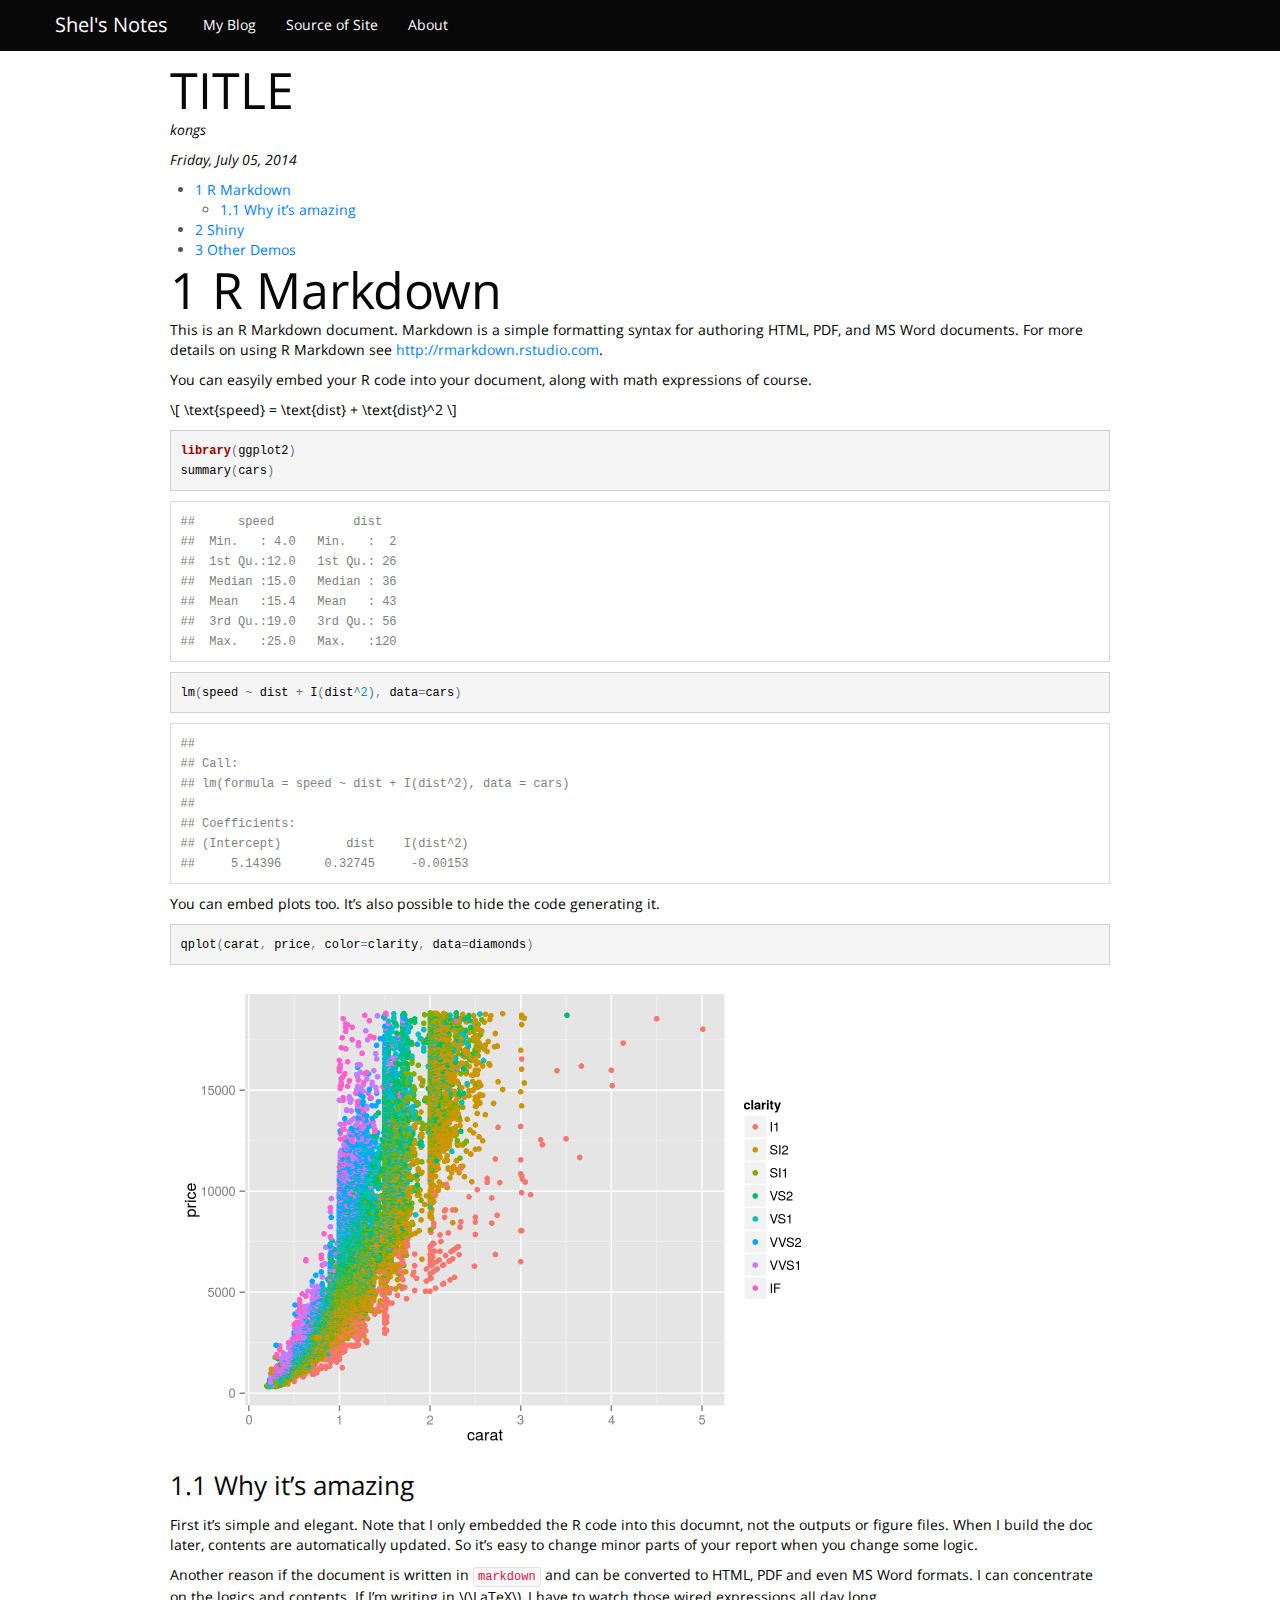
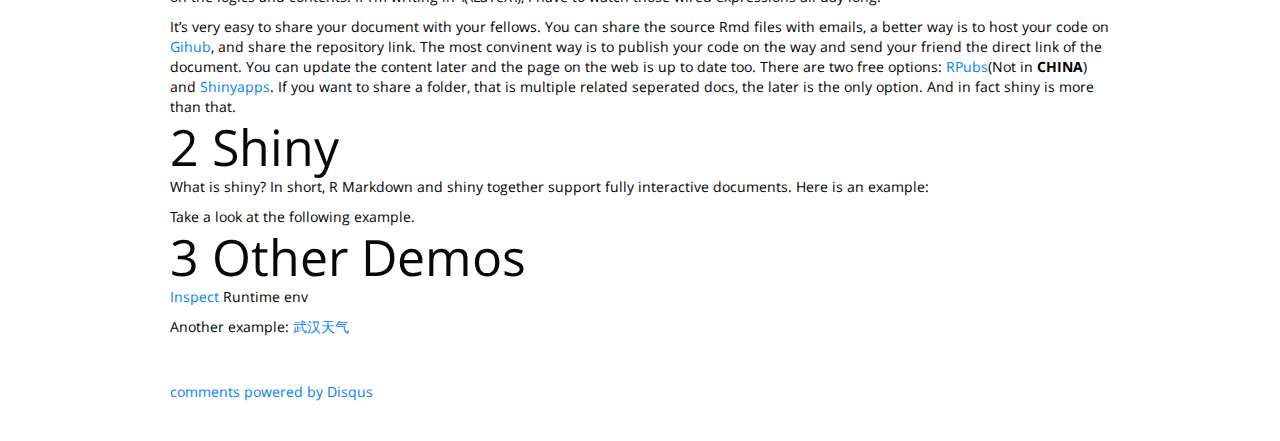
==== commit d20d04c6: "change navbar links" ====
--- a/_template.html
+++ b/_template.html
@@ -104,9 +104,9 @@
       <a class="brand" href="/notes/">Shel's Notes</a>
       <div class="nav-collapse collapse">
         <ul class="nav">
-          <li><a href="/notes/">Home</a></li>
+          <!-- <li><a href="/notes/">Home</a></li> -->
           <li><a href="http://kongscn.github.io/">My Blog</a></li>
-          <li><a href='https://github.com/kongscn/notes'>Source of Notes</a></li>
+          <!-- <li><a href='https://github.com/kongscn/notes'>Source of Notes</a></li> -->
           <li><a href='https://github.com/kongscn/notes/tree/gh-pages'>Source of Site</a></li>
           <li><a href='/notes/README.html'>About</a></li>
         </ul>
